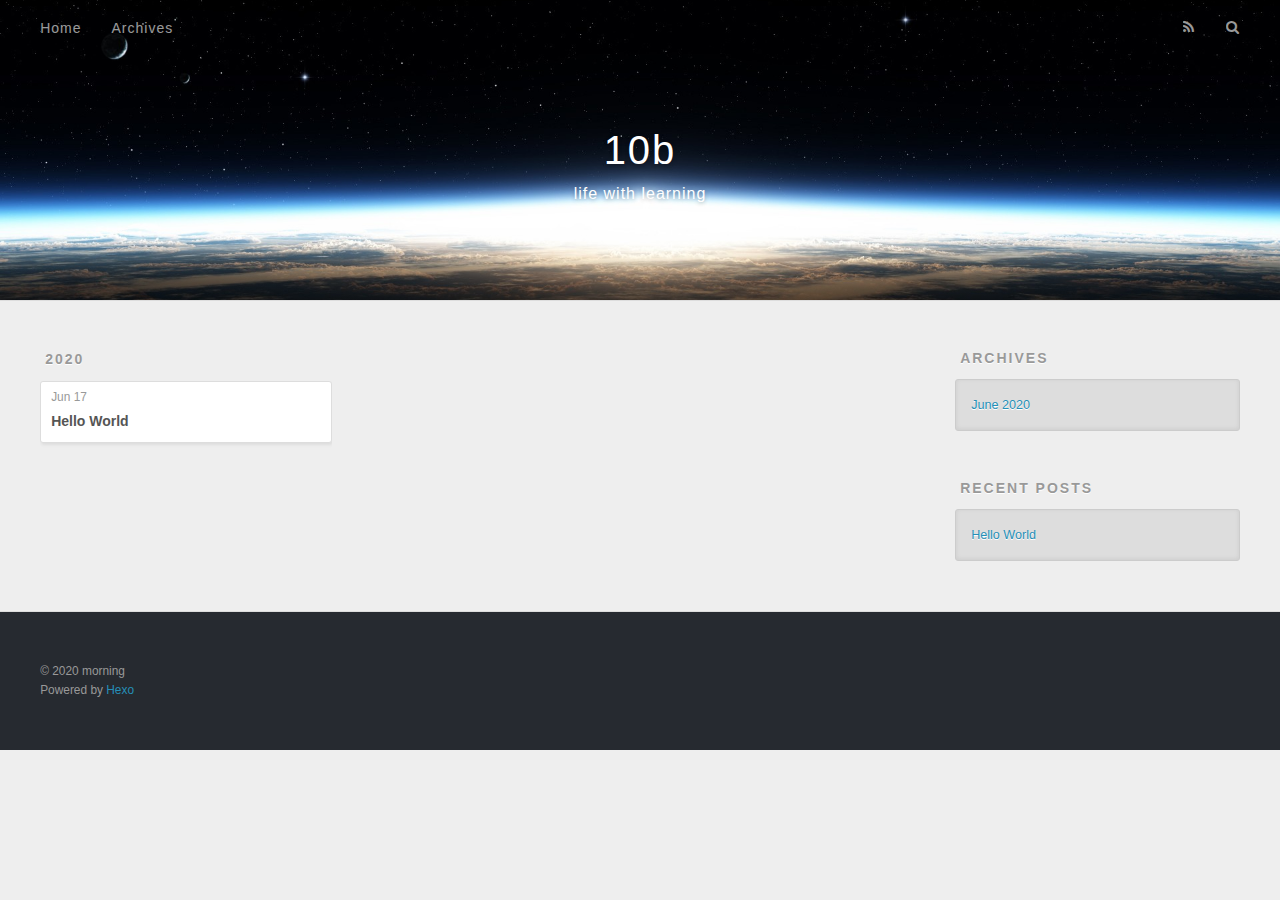
==== archives/index.html @ f396c90d "Site updated: 2020-06-17 15:58:06" ====
<!DOCTYPE html>
<html>
<head>
  <meta charset="utf-8">
  

  
  <title>Archives | 10b</title>
  <meta name="viewport" content="width=device-width, initial-scale=1, maximum-scale=1">
  <meta property="og:type" content="website">
<meta property="og:title" content="10b">
<meta property="og:url" content="http://morning19.github.io/archives/index.html">
<meta property="og:site_name" content="10b">
<meta property="og:locale" content="en_US">
<meta property="article:author" content="morning">
<meta property="article:tag" content="coding">
<meta property="article:tag" content=" music">
<meta property="article:tag" content=" food">
<meta property="article:tag" content=" environment">
<meta name="twitter:card" content="summary">
  
    <link rel="alternate" href="/atom.xml" title="10b" type="application/atom+xml">
  
  
    <link rel="icon" href="/favicon.png">
  
  
    <link href="//fonts.googleapis.com/css?family=Source+Code+Pro" rel="stylesheet" type="text/css">
  
  
<link rel="stylesheet" href="/css/style.css">

<meta name="generator" content="Hexo 4.2.1"></head>

<body>
  <div id="container">
    <div id="wrap">
      <header id="header">
  <div id="banner"></div>
  <div id="header-outer" class="outer">
    <div id="header-title" class="inner">
      <h1 id="logo-wrap">
        <a href="/" id="logo">10b</a>
      </h1>
      
        <h2 id="subtitle-wrap">
          <a href="/" id="subtitle">life with learning</a>
        </h2>
      
    </div>
    <div id="header-inner" class="inner">
      <nav id="main-nav">
        <a id="main-nav-toggle" class="nav-icon"></a>
        
          <a class="main-nav-link" href="/">Home</a>
        
          <a class="main-nav-link" href="/archives">Archives</a>
        
      </nav>
      <nav id="sub-nav">
        
          <a id="nav-rss-link" class="nav-icon" href="/atom.xml" title="RSS Feed"></a>
        
        <a id="nav-search-btn" class="nav-icon" title="Search"></a>
      </nav>
      <div id="search-form-wrap">
        <form action="//google.com/search" method="get" accept-charset="UTF-8" class="search-form"><input type="search" name="q" class="search-form-input" placeholder="Search"><button type="submit" class="search-form-submit">&#xF002;</button><input type="hidden" name="sitesearch" value="http://morning19.github.io"></form>
      </div>
    </div>
  </div>
</header>
      <div class="outer">
        <section id="main">
  
  
    
    
      
      
      <section class="archives-wrap">
        <div class="archive-year-wrap">
          <a href="/archives/2020" class="archive-year">2020</a>
        </div>
        <div class="archives">
    
    <article class="archive-article archive-type-post">
  <div class="archive-article-inner">
    <header class="archive-article-header">
      <a href="/2020/06/17/hello-world/" class="archive-article-date">
  <time datetime="2020-06-17T13:44:21.506Z" itemprop="datePublished">Jun 17</time>
</a>
      
  
    <h1 itemprop="name">
      <a class="archive-article-title" href="/2020/06/17/hello-world/">Hello World</a>
    </h1>
  

    </header>
  </div>
</article>
  
  
    </div></section>
  


</section>
        
          <aside id="sidebar">
  
    

  
    

  
    
  
    
  <div class="widget-wrap">
    <h3 class="widget-title">Archives</h3>
    <div class="widget">
      <ul class="archive-list"><li class="archive-list-item"><a class="archive-list-link" href="/archives/2020/06/">June 2020</a></li></ul>
    </div>
  </div>


  
    
  <div class="widget-wrap">
    <h3 class="widget-title">Recent Posts</h3>
    <div class="widget">
      <ul>
        
          <li>
            <a href="/2020/06/17/hello-world/">Hello World</a>
          </li>
        
      </ul>
    </div>
  </div>

  
</aside>
        
      </div>
      <footer id="footer">
  
  <div class="outer">
    <div id="footer-info" class="inner">
      &copy; 2020 morning<br>
      Powered by <a href="http://hexo.io/" target="_blank">Hexo</a>
    </div>
  </div>
</footer>
    </div>
    <nav id="mobile-nav">
  
    <a href="/" class="mobile-nav-link">Home</a>
  
    <a href="/archives" class="mobile-nav-link">Archives</a>
  
</nav>
    

<script src="//ajax.googleapis.com/ajax/libs/jquery/2.0.3/jquery.min.js"></script>


  
<link rel="stylesheet" href="/fancybox/jquery.fancybox.css">

  
<script src="/fancybox/jquery.fancybox.pack.js"></script>




<script src="/js/script.js"></script>




  </div>
</body>
</html>
---- css/style.css ----
body {
  width: 100%;
}
body:before,
body:after {
  content: "";
  display: table;
}
body:after {
  clear: both;
}
html,
body,
div,
span,
applet,
object,
iframe,
h1,
h2,
h3,
h4,
h5,
h6,
p,
blockquote,
pre,
a,
abbr,
acronym,
address,
big,
cite,
code,
del,
dfn,
em,
img,
ins,
kbd,
q,
s,
samp,
small,
strike,
strong,
sub,
sup,
tt,
var,
dl,
dt,
dd,
ol,
ul,
li,
fieldset,
form,
label,
legend,
table,
caption,
tbody,
tfoot,
thead,
tr,
th,
td {
  margin: 0;
  padding: 0;
  border: 0;
  outline: 0;
  font-weight: inherit;
  font-style: inherit;
  font-family: inherit;
  font-size: 100%;
  vertical-align: baseline;
}
body {
  line-height: 1;
  color: #000;
  background: #fff;
}
ol,
ul {
  list-style: none;
}
table {
  border-collapse: separate;
  border-spacing: 0;
  vertical-align: middle;
}
caption,
th,
td {
  text-align: left;
  font-weight: normal;
  vertical-align: middle;
}
a img {
  border: none;
}
input,
button {
  margin: 0;
  padding: 0;
}
input::-moz-focus-inner,
button::-moz-focus-inner {
  border: 0;
  padding: 0;
}
@font-face {
  font-family: FontAwesome;
  font-style: normal;
  font-weight: normal;
  src: url("fonts/fontawesome-webfont.eot?v=#4.0.3");
  src: url("fonts/fontawesome-webfont.eot?#iefix&v=#4.0.3") format("embedded-opentype"), url("fonts/fontawesome-webfont.woff?v=#4.0.3") format("woff"), url("fonts/fontawesome-webfont.ttf?v=#4.0.3") format("truetype"), url("fonts/fontawesome-webfont.svg#fontawesomeregular?v=#4.0.3") format("svg");
}
html,
body,
#container {
  height: 100%;
}
body {
  background: #eee;
  font: 14px -apple-system, BlinkMacSystemFont, "Segoe UI", "Roboto", "Oxygen", "Ubuntu", "Cantarell", "Fira Sans", "Droid Sans", "Helvetica Neue", sans-serif;
  -webkit-text-size-adjust: 100%;
}
.outer {
  max-width: 1220px;
  margin: 0 auto;
  padding: 0 20px;
}
.outer:before,
.outer:after {
  content: "";
  display: table;
}
.outer:after {
  clear: both;
}
.inner {
  display: inline;
  float: left;
  width: 98.33333333333333%;
  margin: 0 0.833333333333333%;
}
.left,
.alignleft {
  float: left;
}
.right,
.alignright {
  float: right;
}
.clear {
  clear: both;
}
#container {
  position: relative;
}
.mobile-nav-on {
  overflow: hidden;
}
#wrap {
  height: 100%;
  width: 100%;
  position: absolute;
  top: 0;
  left: 0;
  -webkit-transition: 0.2s ease-out;
  -moz-transition: 0.2s ease-out;
  -ms-transition: 0.2s ease-out;
  transition: 0.2s ease-out;
  z-index: 1;
  background: #eee;
}
.mobile-nav-on #wrap {
  left: 280px;
}
@media screen and (min-width: 768px) {
  #main {
    display: inline;
    float: left;
    width: 73.33333333333333%;
    margin: 0 0.833333333333333%;
  }
}
.article-date,
.article-category-link,
.archive-year,
.widget-title {
  text-decoration: none;
  text-transform: uppercase;
  letter-spacing: 2px;
  color: #999;
  margin-bottom: 1em;
  margin-left: 5px;
  line-height: 1em;
  text-shadow: 0 1px #fff;
  font-weight: bold;
}
.article-inner,
.archive-article-inner {
  background: #fff;
  -webkit-box-shadow: 1px 2px 3px #ddd;
  box-shadow: 1px 2px 3px #ddd;
  border: 1px solid #ddd;
  border-radius: 3px;
}
.article-entry h1,
.widget h1 {
  font-size: 2em;
}
.article-entry h2,
.widget h2 {
  font-size: 1.5em;
}
.article-entry h3,
.widget h3 {
  font-size: 1.3em;
}
.article-entry h4,
.widget h4 {
  font-size: 1.2em;
}
.article-entry h5,
.widget h5 {
  font-size: 1em;
}
.article-entry h6,
.widget h6 {
  font-size: 1em;
  color: #999;
}
.article-entry hr,
.widget hr {
  border: 1px dashed #ddd;
}
.article-entry strong,
.widget strong {
  font-weight: bold;
}
.article-entry em,
.widget em,
.article-entry cite,
.widget cite {
  font-style: italic;
}
.article-entry sup,
.widget sup,
.article-entry sub,
.widget sub {
  font-size: 0.75em;
  line-height: 0;
  position: relative;
  vertical-align: baseline;
}
.article-entry sup,
.widget sup {
  top: -0.5em;
}
.article-entry sub,
.widget sub {
  bottom: -0.2em;
}
.article-entry small,
.widget small {
  font-size: 0.85em;
}
.article-entry acronym,
.widget acronym,
.article-entry abbr,
.widget abbr {
  border-bottom: 1px dotted;
}
.article-entry ul,
.widget ul,
.article-entry ol,
.widget ol,
.article-entry dl,
.widget dl {
  margin: 0 20px;
  line-height: 1.6em;
}
.article-entry ul ul,
.widget ul ul,
.article-entry ol ul,
.widget ol ul,
.article-entry ul ol,
.widget ul ol,
.article-entry ol ol,
.widget ol ol {
  margin-top: 0;
  margin-bottom: 0;
}
.article-entry ul,
.widget ul {
  list-style: disc;
}
.article-entry ol,
.widget ol {
  list-style: decimal;
}
.article-entry dt,
.widget dt {
  font-weight: bold;
}
#header {
  height: 300px;
  position: relative;
  border-bottom: 1px solid #ddd;
}
#header:before,
#header:after {
  content: "";
  position: absolute;
  left: 0;
  right: 0;
  height: 40px;
}
#header:before {
  top: 0;
  background: -webkit-linear-gradient(rgba(0,0,0,0.2), transparent);
  background: -moz-linear-gradient(rgba(0,0,0,0.2), transparent);
  background: -ms-linear-gradient(rgba(0,0,0,0.2), transparent);
  background: linear-gradient(rgba(0,0,0,0.2), transparent);
}
#header:after {
  bottom: 0;
  background: -webkit-linear-gradient(transparent, rgba(0,0,0,0.2));
  background: -moz-linear-gradient(transparent, rgba(0,0,0,0.2));
  background: -ms-linear-gradient(transparent, rgba(0,0,0,0.2));
  background: linear-gradient(transparent, rgba(0,0,0,0.2));
}
#header-outer {
  height: 100%;
  position: relative;
}
#header-inner {
  position: relative;
  overflow: hidden;
}
#banner {
  position: absolute;
  top: 0;
  left: 0;
  width: 100%;
  height: 100%;
  background: url("images/banner.jpg") center #000;
  -webkit-background-size: cover;
  -moz-background-size: cover;
  background-size: cover;
  z-index: -1;
}
#header-title {
  text-align: center;
  height: 40px;
  position: absolute;
  top: 50%;
  left: 0;
  margin-top: -20px;
}
#logo,
#subtitle {
  text-decoration: none;
  color: #fff;
  font-weight: 300;
  text-shadow: 0 1px 4px rgba(0,0,0,0.3);
}
#logo {
  font-size: 40px;
  line-height: 40px;
  letter-spacing: 2px;
}
#subtitle {
  font-size: 16px;
  line-height: 16px;
  letter-spacing: 1px;
}
#subtitle-wrap {
  margin-top: 16px;
}
#main-nav {
  float: left;
  margin-left: -15px;
}
.nav-icon,
.main-nav-link {
  float: left;
  color: #fff;
  opacity: 0.6;
  text-decoration: none;
  text-shadow: 0 1px rgba(0,0,0,0.2);
  -webkit-transition: opacity 0.2s;
  -moz-transition: opacity 0.2s;
  -ms-transition: opacity 0.2s;
  transition: opacity 0.2s;
  display: block;
  padding: 20px 15px;
}
.nav-icon:hover,
.main-nav-link:hover {
  opacity: 1;
}
.nav-icon {
  font-family: FontAwesome;
  text-align: center;
  font-size: 14px;
  width: 14px;
  height: 14px;
  padding: 20px 15px;
  position: relative;
  cursor: pointer;
}
.main-nav-link {
  font-weight: 300;
  letter-spacing: 1px;
}
@media screen and (max-width: 479px) {
  .main-nav-link {
    display: none;
  }
}
#main-nav-toggle {
  display: none;
}
#main-nav-toggle:before {
  content: "\f0c9";
}
@media screen and (max-width: 479px) {
  #main-nav-toggle {
    display: block;
  }
}
#sub-nav {
  float: right;
  margin-right: -15px;
}
#nav-rss-link:before {
  content: "\f09e";
}
#nav-search-btn:before {
  content: "\f002";
}
#search-form-wrap {
  position: absolute;
  top: 15px;
  width: 150px;
  height: 30px;
  right: -150px;
  opacity: 0;
  -webkit-transition: 0.2s ease-out;
  -moz-transition: 0.2s ease-out;
  -ms-transition: 0.2s ease-out;
  transition: 0.2s ease-out;
}
#search-form-wrap.on {
  opacity: 1;
  right: 0;
}
@media screen and (max-width: 479px) {
  #search-form-wrap {
    width: 100%;
    right: -100%;
  }
}
.search-form {
  position: absolute;
  top: 0;
  left: 0;
  right: 0;
  background: #fff;
  padding: 5px 15px;
  border-radius: 15px;
  -webkit-box-shadow: 0 0 10px rgba(0,0,0,0.3);
  box-shadow: 0 0 10px rgba(0,0,0,0.3);
}
.search-form-input {
  border: none;
  background: none;
  color: #555;
  width: 100%;
  font: 13px -apple-system, BlinkMacSystemFont, "Segoe UI", "Roboto", "Oxygen", "Ubuntu", "Cantarell", "Fira Sans", "Droid Sans", "Helvetica Neue", sans-serif;
  outline: none;
}
.search-form-input::-webkit-search-results-decoration,
.search-form-input::-webkit-search-cancel-button {
  -webkit-appearance: none;
}
.search-form-submit {
  position: absolute;
  top: 50%;
  right: 10px;
  margin-top: -7px;
  font: 13px FontAwesome;
  border: none;
  background: none;
  color: #bbb;
  cursor: pointer;
}
.search-form-submit:hover,
.search-form-submit:focus {
  color: #777;
}
.article {
  margin: 50px 0;
}
.article-inner {
  overflow: hidden;
}
.article-meta:before,
.article-meta:after {
  content: "";
  display: table;
}
.article-meta:after {
  clear: both;
}
.article-date {
  float: left;
}
.article-category {
  float: left;
  line-height: 1em;
  color: #ccc;
  text-shadow: 0 1px #fff;
  margin-left: 8px;
}
.article-category:before {
  content: "\2022";
}
.article-category-link {
  margin: 0 12px 1em;
}
.article-header {
  padding: 20px 20px 0;
}
.article-title {
  text-decoration: none;
  font-size: 2em;
  font-weight: bold;
  color: #555;
  line-height: 1.1em;
  -webkit-transition: color 0.2s;
  -moz-transition: color 0.2s;
  -ms-transition: color 0.2s;
  transition: color 0.2s;
}
a.article-title:hover {
  color: #258fb8;
}
.article-entry {
  color: #555;
  padding: 0 20px;
}
.article-entry:before,
.article-entry:after {
  content: "";
  display: table;
}
.article-entry:after {
  clear: both;
}
.article-entry p,
.article-entry table {
  line-height: 1.6em;
  margin: 1.6em 0;
}
.article-entry h1,
.article-entry h2,
.article-entry h3,
.article-entry h4,
.article-entry h5,
.article-entry h6 {
  font-weight: bold;
}
.article-entry h1,
.article-entry h2,
.article-entry h3,
.article-entry h4,
.article-entry h5,
.article-entry h6 {
  line-height: 1.1em;
  margin: 1.1em 0;
}
.article-entry a {
  color: #258fb8;
  text-decoration: none;
}
.article-entry a:hover {
  text-decoration: underline;
}
.article-entry ul,
.article-entry ol,
.article-entry dl {
  margin-top: 1.6em;
  margin-bottom: 1.6em;
}
.article-entry img,
.article-entry video {
  max-width: 100%;
  height: auto;
  display: block;
  margin: auto;
}
.article-entry iframe {
  border: none;
}
.article-entry table {
  width: 100%;
  border-collapse: collapse;
  border-spacing: 0;
}
.article-entry th {
  font-weight: bold;
  border-bottom: 3px solid #ddd;
  padding-bottom: 0.5em;
}
.article-entry td {
  border-bottom: 1px solid #ddd;
  padding: 10px 0;
}
.article-entry blockquote {
  font-family: Georgia, "Times New Roman", serif;
  font-size: 1.4em;
  margin: 1.6em 20px;
  text-align: center;
}
.article-entry blockquote footer {
  font-size: 14px;
  margin: 1.6em 0;
  font-family: -apple-system, BlinkMacSystemFont, "Segoe UI", "Roboto", "Oxygen", "Ubuntu", "Cantarell", "Fira Sans", "Droid Sans", "Helvetica Neue", sans-serif;
}
.article-entry blockquote footer cite:before {
  content: "—";
  padding: 0 0.5em;
}
.article-entry .pullquote {
  text-align: left;
  width: 45%;
  margin: 0;
}
.article-entry .pullquote.left {
  margin-left: 0.5em;
  margin-right: 1em;
}
.article-entry .pullquote.right {
  margin-right: 0.5em;
  margin-left: 1em;
}
.article-entry .caption {
  color: #999;
  display: block;
  font-size: 0.9em;
  margin-top: 0.5em;
  position: relative;
  text-align: center;
}
.article-entry .video-container {
  position: relative;
  padding-top: 56.25%;
  height: 0;
  overflow: hidden;
}
.article-entry .video-container iframe,
.article-entry .video-container object,
.article-entry .video-container embed {
  position: absolute;
  top: 0;
  left: 0;
  width: 100%;
  height: 100%;
  margin-top: 0;
}
.article-more-link a {
  display: inline-block;
  line-height: 1em;
  padding: 6px 15px;
  border-radius: 15px;
  background: #eee;
  color: #999;
  text-shadow: 0 1px #fff;
  text-decoration: none;
}
.article-more-link a:hover {
  background: #258fb8;
  color: #fff;
  text-decoration: none;
  text-shadow: 0 1px #1e7293;
}
.article-footer {
  font-size: 0.85em;
  line-height: 1.6em;
  border-top: 1px solid #ddd;
  padding-top: 1.6em;
  margin: 0 20px 20px;
}
.article-footer:before,
.article-footer:after {
  content: "";
  display: table;
}
.article-footer:after {
  clear: both;
}
.article-footer a {
  color: #999;
  text-decoration: none;
}
.article-footer a:hover {
  color: #555;
}
.article-tag-list-item {
  float: left;
  margin-right: 10px;
}
.article-tag-list-link:before {
  content: "#";
}
.article-comment-link {
  float: right;
}
.article-comment-link:before {
  content: "\f075";
  font-family: FontAwesome;
  padding-right: 8px;
}
.article-share-link {
  cursor: pointer;
  float: right;
  margin-left: 20px;
}
.article-share-link:before {
  content: "\f064";
  font-family: FontAwesome;
  padding-right: 6px;
}
#article-nav {
  position: relative;
}
#article-nav:before,
#article-nav:after {
  content: "";
  display: table;
}
#article-nav:after {
  clear: both;
}
@media screen and (min-width: 768px) {
  #article-nav {
    margin: 50px 0;
  }
  #article-nav:before {
    width: 8px;
    height: 8px;
    position: absolute;
    top: 50%;
    left: 50%;
    margin-top: -4px;
    margin-left: -4px;
    content: "";
    border-radius: 50%;
    background: #ddd;
    -webkit-box-shadow: 0 1px 2px #fff;
    box-shadow: 0 1px 2px #fff;
  }
}
.article-nav-link-wrap {
  text-decoration: none;
  text-shadow: 0 1px #fff;
  color: #999;
  -webkit-box-sizing: border-box;
  -moz-box-sizing: border-box;
  box-sizing: border-box;
  margin-top: 50px;
  text-align: center;
  display: block;
}
.article-nav-link-wrap:hover {
  color: #555;
}
@media screen and (min-width: 768px) {
  .article-nav-link-wrap {
    width: 50%;
    margin-top: 0;
  }
}
@media screen and (min-width: 768px) {
  #article-nav-newer {
    float: left;
    text-align: right;
    padding-right: 20px;
  }
}
@media screen and (min-width: 768px) {
  #article-nav-older {
    float: right;
    text-align: left;
    padding-left: 20px;
  }
}
.article-nav-caption {
  text-transform: uppercase;
  letter-spacing: 2px;
  color: #ddd;
  line-height: 1em;
  font-weight: bold;
}
#article-nav-newer .article-nav-caption {
  margin-right: -2px;
}
.article-nav-title {
  font-size: 0.85em;
  line-height: 1.6em;
  margin-top: 0.5em;
}
.article-share-box {
  position: absolute;
  display: none;
  background: #fff;
  -webkit-box-shadow: 1px 2px 10px rgba(0,0,0,0.2);
  box-shadow: 1px 2px 10px rgba(0,0,0,0.2);
  border-radius: 3px;
  margin-left: -145px;
  overflow: hidden;
  z-index: 1;
}
.article-share-box.on {
  display: block;
}
.article-share-input {
  width: 100%;
  background: none;
  -webkit-box-sizing: border-box;
  -moz-box-sizing: border-box;
  box-sizing: border-box;
  font: 14px -apple-system, BlinkMacSystemFont, "Segoe UI", "Roboto", "Oxygen", "Ubuntu", "Cantarell", "Fira Sans", "Droid Sans", "Helvetica Neue", sans-serif;
  padding: 0 15px;
  color: #555;
  outline: none;
  border: 1px solid #ddd;
  border-radius: 3px 3px 0 0;
  height: 36px;
  line-height: 36px;
}
.article-share-links {
  background: #eee;
}
.article-share-links:before,
.article-share-links:after {
  content: "";
  display: table;
}
.article-share-links:after {
  clear: both;
}
.article-share-twitter,
.article-share-facebook,
.article-share-pinterest,
.article-share-google {
  width: 50px;
  height: 36px;
  display: block;
  float: left;
  position: relative;
  color: #999;
  text-shadow: 0 1px #fff;
}
.article-share-twitter:before,
.article-share-facebook:before,
.article-share-pinterest:before,
.article-share-google:before {
  font-size: 20px;
  font-family: FontAwesome;
  width: 20px;
  height: 20px;
  position: absolute;
  top: 50%;
  left: 50%;
  margin-top: -10px;
  margin-left: -10px;
  text-align: center;
}
.article-share-twitter:hover,
.article-share-facebook:hover,
.article-share-pinterest:hover,
.article-share-google:hover {
  color: #fff;
}
.article-share-twitter:before {
  content: "\f099";
}
.article-share-twitter:hover {
  background: #00aced;
  text-shadow: 0 1px #008abe;
}
.article-share-facebook:before {
  content: "\f09a";
}
.article-share-facebook:hover {
  background: #3b5998;
  text-shadow: 0 1px #2f477a;
}
.article-share-pinterest:before {
  content: "\f0d2";
}
.article-share-pinterest:hover {
  background: #cb2027;
  text-shadow: 0 1px #a21a1f;
}
.article-share-google:before {
  content: "\f0d5";
}
.article-share-google:hover {
  background: #dd4b39;
  text-shadow: 0 1px #be3221;
}
.article-gallery {
  background: #000;
  position: relative;
}
.article-gallery-photos {
  position: relative;
  overflow: hidden;
}
.article-gallery-img {
  display: none;
  max-width: 100%;
}
.article-gallery-img:first-child {
  display: block;
}
.article-gallery-img.loaded {
  position: absolute;
  display: block;
}
.article-gallery-img img {
  display: block;
  max-width: 100%;
  margin: 0 auto;
}
#comments {
  background: #fff;
  -webkit-box-shadow: 1px 2px 3px #ddd;
  box-shadow: 1px 2px 3px #ddd;
  padding: 20px;
  border: 1px solid #ddd;
  border-radius: 3px;
  margin: 50px 0;
}
#comments a {
  color: #258fb8;
}
.archives-wrap {
  margin: 50px 0;
}
.archives:before,
.archives:after {
  content: "";
  display: table;
}
.archives:after {
  clear: both;
}
.archive-year-wrap {
  margin-bottom: 1em;
}
.archives {
  -webkit-column-gap: 10px;
  -moz-column-gap: 10px;
  column-gap: 10px;
}
@media screen and (min-width: 480px) and (max-width: 767px) {
  .archives {
    -webkit-column-count: 2;
    -moz-column-count: 2;
    column-count: 2;
  }
}
@media screen and (min-width: 768px) {
  .archives {
    -webkit-column-count: 3;
    -moz-column-count: 3;
    column-count: 3;
  }
}
.archive-article {
  -webkit-column-break-inside: avoid;
  page-break-inside: avoid;
  overflow: hidden;
  break-inside: avoid-column;
}
.archive-article-inner {
  padding: 10px;
  margin-bottom: 15px;
}
.archive-article-title {
  text-decoration: none;
  font-weight: bold;
  color: #555;
  -webkit-transition: color 0.2s;
  -moz-transition: color 0.2s;
  -ms-transition: color 0.2s;
  transition: color 0.2s;
  line-height: 1.6em;
}
.archive-article-title:hover {
  color: #258fb8;
}
.archive-article-footer {
  margin-top: 1em;
}
.archive-article-date {
  color: #999;
  text-decoration: none;
  font-size: 0.85em;
  line-height: 1em;
  margin-bottom: 0.5em;
  display: block;
}
#page-nav {
  margin: 50px auto;
  background: #fff;
  -webkit-box-shadow: 1px 2px 3px #ddd;
  box-shadow: 1px 2px 3px #ddd;
  border: 1px solid #ddd;
  border-radius: 3px;
  text-align: center;
  color: #999;
  overflow: hidden;
}
#page-nav:before,
#page-nav:after {
  content: "";
  display: table;
}
#page-nav:after {
  clear: both;
}
#page-nav a,
#page-nav span {
  padding: 10px 20px;
  line-height: 1;
  height: 2ex;
}
#page-nav a {
  color: #999;
  text-decoration: none;
}
#page-nav a:hover {
  background: #999;
  color: #fff;
}
#page-nav .prev {
  float: left;
}
#page-nav .next {
  float: right;
}
#page-nav .page-number {
  display: inline-block;
}
@media screen and (max-width: 479px) {
  #page-nav .page-number {
    display: none;
  }
}
#page-nav .current {
  color: #555;
  font-weight: bold;
}
#page-nav .space {
  color: #ddd;
}
#footer {
  background: #262a30;
  padding: 50px 0;
  border-top: 1px solid #ddd;
  color: #999;
}
#footer a {
  color: #258fb8;
  text-decoration: none;
}
#footer a:hover {
  text-decoration: underline;
}
#footer-info {
  line-height: 1.6em;
  font-size: 0.85em;
}
.article-entry pre,
.article-entry .highlight {
  background: #2d2d2d;
  margin: 0 -20px;
  padding: 15px 20px;
  border-style: solid;
  border-color: #ddd;
  border-width: 1px 0;
  overflow: auto;
  color: #ccc;
  line-height: 22.400000000000002px;
}
.article-entry .highlight .gutter pre,
.article-entry .gist .gist-file .gist-data .line-numbers {
  color: #666;
  font-size: 0.85em;
}
.article-entry pre,
.article-entry code {
  font-family: "Source Code Pro", Consolas, Monaco, Menlo, Consolas, monospace;
}
.article-entry code {
  background: #eee;
  text-shadow: 0 1px #fff;
  padding: 0 0.3em;
}
.article-entry pre code {
  background: none;
  text-shadow: none;
  padding: 0;
}
.article-entry .highlight pre {
  border: none;
  margin: 0;
  padding: 0;
}
.article-entry .highlight table {
  margin: 0;
  width: auto;
}
.article-entry .highlight td {
  border: none;
  padding: 0;
}
.article-entry .highlight figcaption {
  font-size: 0.85em;
  color: #999;
  line-height: 1em;
  margin-bottom: 1em;
}
.article-entry .highlight figcaption:before,
.article-entry .highlight figcaption:after {
  content: "";
  display: table;
}
.article-entry .highlight figcaption:after {
  clear: both;
}
.article-entry .highlight figcaption a {
  float: right;
}
.article-entry .highlight .gutter pre {
  text-align: right;
  padding-right: 20px;
}
.article-entry .highlight .line {
  height: 22.400000000000002px;
}
.article-entry .highlight .line.marked {
  background: #515151;
}
.article-entry .gist {
  margin: 0 -20px;
  border-style: solid;
  border-color: #ddd;
  border-width: 1px 0;
  background: #2d2d2d;
  padding: 15px 20px 15px 0;
}
.article-entry .gist .gist-file {
  border: none;
  font-family: "Source Code Pro", Consolas, Monaco, Menlo, Consolas, monospace;
  margin: 0;
}
.article-entry .gist .gist-file .gist-data {
  background: none;
  border: none;
}
.article-entry .gist .gist-file .gist-data .line-numbers {
  background: none;
  border: none;
  padding: 0 20px 0 0;
}
.article-entry .gist .gist-file .gist-data .line-data {
  padding: 0 !important;
}
.article-entry .gist .gist-file .highlight {
  margin: 0;
  padding: 0;
  border: none;
}
.article-entry .gist .gist-file .gist-meta {
  background: #2d2d2d;
  color: #999;
  font: 0.85em -apple-system, BlinkMacSystemFont, "Segoe UI", "Roboto", "Oxygen", "Ubuntu", "Cantarell", "Fira Sans", "Droid Sans", "Helvetica Neue", sans-serif;
  text-shadow: 0 0;
  padding: 0;
  margin-top: 1em;
  margin-left: 20px;
}
.article-entry .gist .gist-file .gist-meta a {
  color: #258fb8;
  font-weight: normal;
}
.article-entry .gist .gist-file .gist-meta a:hover {
  text-decoration: underline;
}
pre .comment,
pre .title {
  color: #999;
}
pre .variable,
pre .attribute,
pre .tag,
pre .regexp,
pre .ruby .constant,
pre .xml .tag .title,
pre .xml .pi,
pre .xml .doctype,
pre .html .doctype,
pre .css .id,
pre .css .class,
pre .css .pseudo {
  color: #f2777a;
}
pre .number,
pre .preprocessor,
pre .built_in,
pre .literal,
pre .params,
pre .constant {
  color: #f99157;
}
pre .class,
pre .ruby .class .title,
pre .css .rules .attribute {
  color: #9c9;
}
pre .string,
pre .value,
pre .inheritance,
pre .header,
pre .ruby .symbol,
pre .xml .cdata {
  color: #9c9;
}
pre .css .hexcolor {
  color: #6cc;
}
pre .function,
pre .python .decorator,
pre .python .title,
pre .ruby .function .title,
pre .ruby .title .keyword,
pre .perl .sub,
pre .javascript .title,
pre .coffeescript .title {
  color: #69c;
}
pre .keyword,
pre .javascript .function {
  color: #c9c;
}
@media screen and (max-width: 479px) {
  #mobile-nav {
    position: absolute;
    top: 0;
    left: 0;
    width: 280px;
    height: 100%;
    background: #191919;
    border-right: 1px solid #fff;
  }
}
@media screen and (max-width: 479px) {
  .mobile-nav-link {
    display: block;
    color: #999;
    text-decoration: none;
    padding: 15px 20px;
    font-weight: bold;
  }
  .mobile-nav-link:hover {
    color: #fff;
  }
}
@media screen and (min-width: 768px) {
  #sidebar {
    display: inline;
    float: left;
    width: 23.333333333333332%;
    margin: 0 0.833333333333333%;
  }
}
.widget-wrap {
  margin: 50px 0;
}
.widget {
  color: #777;
  text-shadow: 0 1px #fff;
  background: #ddd;
  -webkit-box-shadow: 0 -1px 4px #ccc inset;
  box-shadow: 0 -1px 4px #ccc inset;
  border: 1px solid #ccc;
  padding: 15px;
  border-radius: 3px;
}
.widget a {
  color: #258fb8;
  text-decoration: none;
}
.widget a:hover {
  text-decoration: underline;
}
.widget ul ul,
.widget ol ul,
.widget dl ul,
.widget ul ol,
.widget ol ol,
.widget dl ol,
.widget ul dl,
.widget ol dl,
.widget dl dl {
  margin-left: 15px;
  list-style: disc;
}
.widget {
  line-height: 1.6em;
  word-wrap: break-word;
  font-size: 0.9em;
}
.widget ul,
.widget ol {
  list-style: none;
  margin: 0;
}
.widget ul ul,
.widget ol ul,
.widget ul ol,
.widget ol ol {
  margin: 0 20px;
}
.widget ul ul,
.widget ol ul {
  list-style: disc;
}
.widget ul ol,
.widget ol ol {
  list-style: decimal;
}
.category-list-count,
.tag-list-count,
.archive-list-count {
  padding-left: 5px;
  color: #999;
  font-size: 0.85em;
}
.category-list-count:before,
.tag-list-count:before,
.archive-list-count:before {
  content: "(";
}
.category-list-count:after,
.tag-list-count:after,
.archive-list-count:after {
  content: ")";
}
.tagcloud a {
  margin-right: 5px;
  display: inline-block;
}
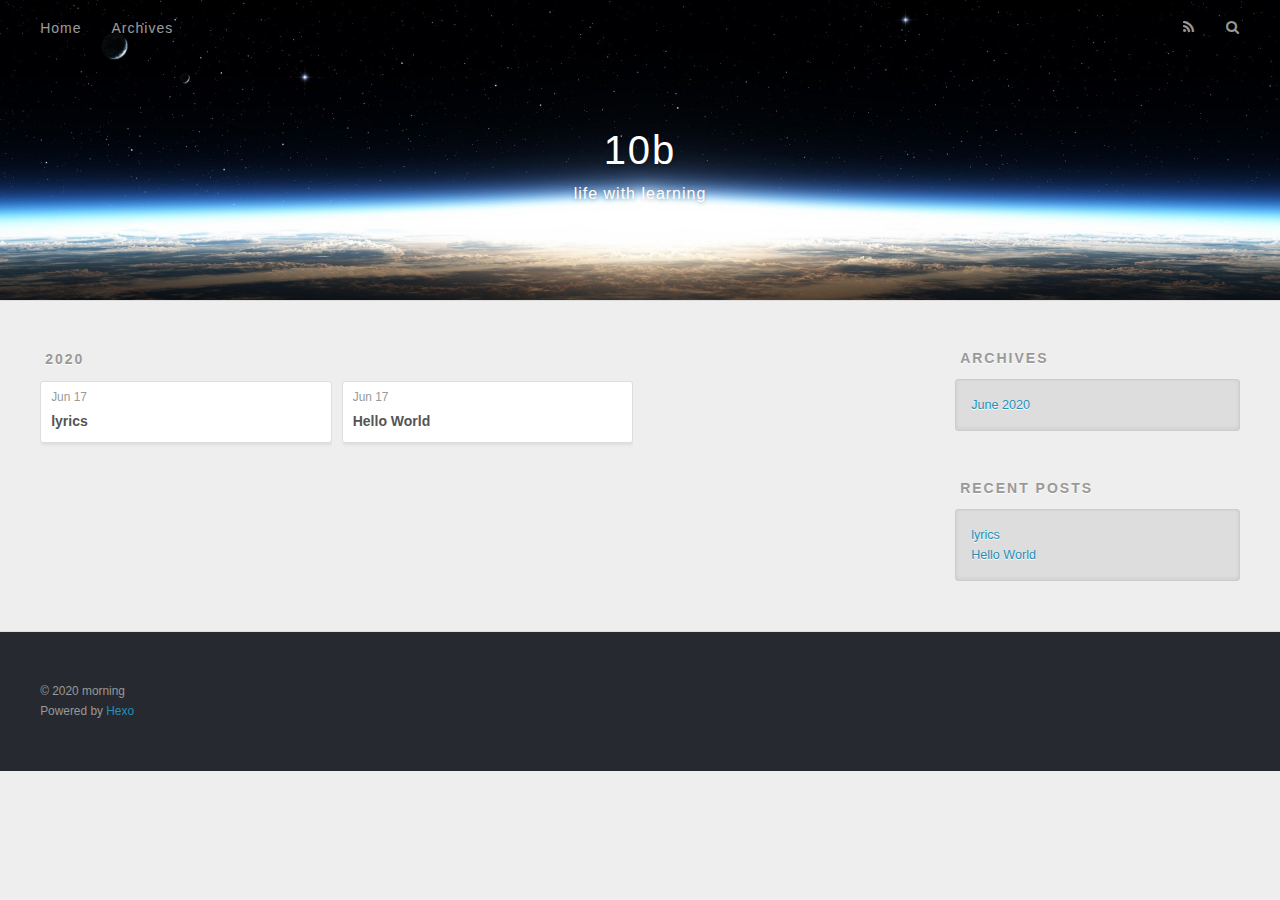
==== commit d5c1f12d: "Site updated: 2020-06-17 17:01:29" ====
--- a/archives/index.html
+++ b/archives/index.html
@@ -86,6 +86,25 @@
     <article class="archive-article archive-type-post">
   <div class="archive-article-inner">
     <header class="archive-article-header">
+      <a href="/2020/06/17/lyrics/" class="archive-article-date">
+  <time datetime="2020-06-17T14:50:49.000Z" itemprop="datePublished">Jun 17</time>
+</a>
+      
+  
+    <h1 itemprop="name">
+      <a class="archive-article-title" href="/2020/06/17/lyrics/">lyrics</a>
+    </h1>
+  
+
+    </header>
+  </div>
+</article>
+  
+    
+    
+    <article class="archive-article archive-type-post">
+  <div class="archive-article-inner">
+    <header class="archive-article-header">
       <a href="/2020/06/17/hello-world/" class="archive-article-date">
   <time datetime="2020-06-17T13:44:21.506Z" itemprop="datePublished">Jun 17</time>
 </a>
@@ -134,6 +153,10 @@
       <ul>
         
           <li>
+            <a href="/2020/06/17/lyrics/">lyrics</a>
+          </li>
+        
+          <li>
             <a href="/2020/06/17/hello-world/">Hello World</a>
           </li>
         
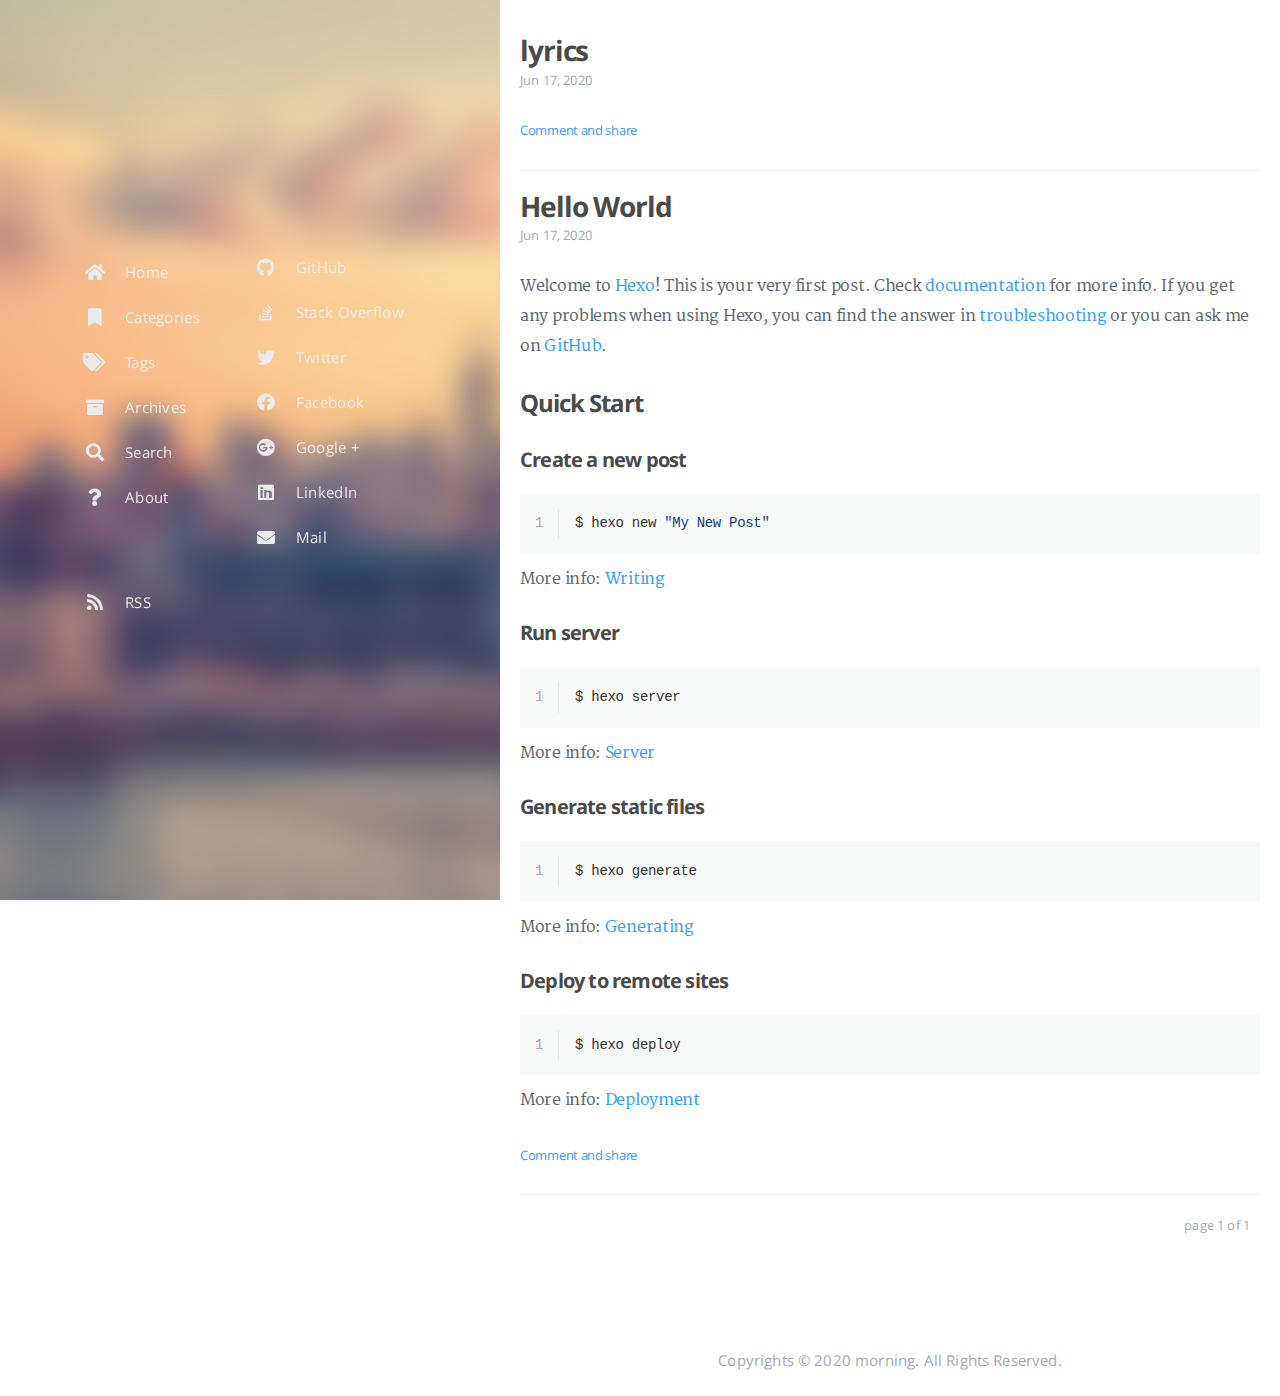
==== commit 44b4909a: "Site updated: 2020-06-17 18:19:52" ====
--- a/archives/index.html
+++ b/archives/index.html
@@ -1,13 +1,20 @@
+
 <!DOCTYPE html>
-<html>
+<html lang="en">
+    
 <head>
-  <meta charset="utf-8">
-  
-
-  
-  <title>Archives | 10b</title>
-  <meta name="viewport" content="width=device-width, initial-scale=1, maximum-scale=1">
-  <meta property="og:type" content="website">
+    <meta charset="UTF-8">
+    <meta name="viewport" content="width=device-width, initial-scale=1">
+    <meta name="generator" content="10b">
+    <title>Archives - 10b</title>
+    <meta name="author" content="morning">
+    
+        <meta name="keywords" content="coding, music, food, environment,">
+    
+    
+    
+    <script type="application/ld+json">{}</script>
+    <meta property="og:type" content="blog">
 <meta property="og:title" content="10b">
 <meta property="og:url" content="http://morning19.github.io/archives/index.html">
 <meta property="og:site_name" content="10b">
@@ -18,192 +25,469 @@
 <meta property="article:tag" content=" food">
 <meta property="article:tag" content=" environment">
 <meta name="twitter:card" content="summary">
-  
-    <link rel="alternate" href="/atom.xml" title="10b" type="application/atom+xml">
-  
-  
-    <link rel="icon" href="/favicon.png">
-  
-  
-    <link href="//fonts.googleapis.com/css?family=Source+Code+Pro" rel="stylesheet" type="text/css">
-  
-  
-<link rel="stylesheet" href="/css/style.css">
-
-<meta name="generator" content="Hexo 4.2.1"></head>
-
-<body>
-  <div id="container">
-    <div id="wrap">
-      <header id="header">
-  <div id="banner"></div>
-  <div id="header-outer" class="outer">
-    <div id="header-title" class="inner">
-      <h1 id="logo-wrap">
-        <a href="/" id="logo">10b</a>
-      </h1>
-      
-        <h2 id="subtitle-wrap">
-          <a href="/" id="subtitle">life with learning</a>
-        </h2>
-      
+    
+    
+        
+    
+    
+    
+    
+    
+    <!--STYLES-->
+    
+<link rel="stylesheet" href="/assets/css/style-m4aoo9r1fnb2jol6fjckke3lqeebt4hlc2wprqqr8qiga5oy0shlybxfuyxv.min.css">
+
+    <!--STYLES END-->
+    
+
+    
+
+    
+</head>
+
+    <body>
+        <div id="blog">
+            <!-- Define author's picture -->
+
+
+    
+
+<header id="header" data-behavior="1">
+    <i id="btn-open-sidebar" class="fa fa-lg fa-bars"></i>
+    <div class="header-title">
+        <a
+            class="header-title-link"
+            href="/%20"
+            aria-label=""
+        >
+            10b
+        </a>
     </div>
-    <div id="header-inner" class="inner">
-      <nav id="main-nav">
-        <a id="main-nav-toggle" class="nav-icon"></a>
-        
-          <a class="main-nav-link" href="/">Home</a>
-        
-          <a class="main-nav-link" href="/archives">Archives</a>
-        
-      </nav>
-      <nav id="sub-nav">
-        
-          <a id="nav-rss-link" class="nav-icon" href="/atom.xml" title="RSS Feed"></a>
-        
-        <a id="nav-search-btn" class="nav-icon" title="Search"></a>
-      </nav>
-      <div id="search-form-wrap">
-        <form action="//google.com/search" method="get" accept-charset="UTF-8" class="search-form"><input type="search" name="q" class="search-form-input" placeholder="Search"><button type="submit" class="search-form-submit">&#xF002;</button><input type="hidden" name="sitesearch" value="http://morning19.github.io"></form>
-      </div>
+    
+        
+            <a
+                class="header-right-picture "
+                href="#about"
+                aria-label="Open the link: /#about"
+            >
+        
+        
+        </a>
+    
+</header>
+
+            <!-- Define author's picture -->
+
+
+<nav id="sidebar" data-behavior="1">
+    <div class="sidebar-container">
+        
+        
+            <ul class="sidebar-buttons">
+            
+                <li class="sidebar-button">
+                    
+                        <a
+                            class="sidebar-button-link "
+                            href="/"
+                            
+                            rel="noopener"
+                            title="Home"
+                        >
+                        <i class="sidebar-button-icon fa fa-home" aria-hidden="true"></i>
+                        <span class="sidebar-button-desc">Home</span>
+                    </a>
+            </li>
+            
+                <li class="sidebar-button">
+                    
+                        <a
+                            class="sidebar-button-link "
+                            href="/all-categories"
+                            
+                            rel="noopener"
+                            title="Categories"
+                        >
+                        <i class="sidebar-button-icon fa fa-bookmark" aria-hidden="true"></i>
+                        <span class="sidebar-button-desc">Categories</span>
+                    </a>
+            </li>
+            
+                <li class="sidebar-button">
+                    
+                        <a
+                            class="sidebar-button-link "
+                            href="/all-tags"
+                            
+                            rel="noopener"
+                            title="Tags"
+                        >
+                        <i class="sidebar-button-icon fa fa-tags" aria-hidden="true"></i>
+                        <span class="sidebar-button-desc">Tags</span>
+                    </a>
+            </li>
+            
+                <li class="sidebar-button">
+                    
+                        <a
+                            class="sidebar-button-link "
+                            href="/all-archives"
+                            
+                            rel="noopener"
+                            title="Archives"
+                        >
+                        <i class="sidebar-button-icon fa fa-archive" aria-hidden="true"></i>
+                        <span class="sidebar-button-desc">Archives</span>
+                    </a>
+            </li>
+            
+                <li class="sidebar-button">
+                    
+                        <a
+                            class="sidebar-button-link open-algolia-search"
+                            href="#search"
+                            
+                            rel="noopener"
+                            title="Search"
+                        >
+                        <i class="sidebar-button-icon fa fa-search" aria-hidden="true"></i>
+                        <span class="sidebar-button-desc">Search</span>
+                    </a>
+            </li>
+            
+                <li class="sidebar-button">
+                    
+                        <a
+                            class="sidebar-button-link "
+                            href="#about"
+                            
+                            rel="noopener"
+                            title="About"
+                        >
+                        <i class="sidebar-button-icon fa fa-question" aria-hidden="true"></i>
+                        <span class="sidebar-button-desc">About</span>
+                    </a>
+            </li>
+            
+        </ul>
+        
+            <ul class="sidebar-buttons">
+            
+                <li class="sidebar-button">
+                    
+                        <a
+                            class="sidebar-button-link "
+                            href="https://github.com/"
+                            
+                                target="_blank"
+                            
+                            rel="noopener"
+                            title="GitHub"
+                        >
+                        <i class="sidebar-button-icon fab fa-github" aria-hidden="true"></i>
+                        <span class="sidebar-button-desc">GitHub</span>
+                    </a>
+            </li>
+            
+                <li class="sidebar-button">
+                    
+                        <a
+                            class="sidebar-button-link "
+                            href="http://stackoverflow.com/users"
+                            
+                                target="_blank"
+                            
+                            rel="noopener"
+                            title="Stack Overflow"
+                        >
+                        <i class="sidebar-button-icon fab fa-stack-overflow" aria-hidden="true"></i>
+                        <span class="sidebar-button-desc">Stack Overflow</span>
+                    </a>
+            </li>
+            
+                <li class="sidebar-button">
+                    
+                        <a
+                            class="sidebar-button-link "
+                            href="https://twitter.com/"
+                            
+                                target="_blank"
+                            
+                            rel="noopener"
+                            title="Twitter"
+                        >
+                        <i class="sidebar-button-icon fab fa-twitter" aria-hidden="true"></i>
+                        <span class="sidebar-button-desc">Twitter</span>
+                    </a>
+            </li>
+            
+                <li class="sidebar-button">
+                    
+                        <a
+                            class="sidebar-button-link "
+                            href="https://facebook.com/"
+                            
+                                target="_blank"
+                            
+                            rel="noopener"
+                            title="Facebook"
+                        >
+                        <i class="sidebar-button-icon fab fa-facebook" aria-hidden="true"></i>
+                        <span class="sidebar-button-desc">Facebook</span>
+                    </a>
+            </li>
+            
+                <li class="sidebar-button">
+                    
+                        <a
+                            class="sidebar-button-link "
+                            href="https://plus.google.com/"
+                            
+                                target="_blank"
+                            
+                            rel="noopener"
+                            title="Google +"
+                        >
+                        <i class="sidebar-button-icon fab fa-google-plus" aria-hidden="true"></i>
+                        <span class="sidebar-button-desc">Google +</span>
+                    </a>
+            </li>
+            
+                <li class="sidebar-button">
+                    
+                        <a
+                            class="sidebar-button-link "
+                            href="https://www.linkedin.com/profile/"
+                            
+                                target="_blank"
+                            
+                            rel="noopener"
+                            title="LinkedIn"
+                        >
+                        <i class="sidebar-button-icon fab fa-linkedin" aria-hidden="true"></i>
+                        <span class="sidebar-button-desc">LinkedIn</span>
+                    </a>
+            </li>
+            
+                <li class="sidebar-button">
+                    
+                        <a
+                            class="sidebar-button-link "
+                            href="/mailto"
+                            
+                            rel="noopener"
+                            title="Mail"
+                        >
+                        <i class="sidebar-button-icon fa fa-envelope" aria-hidden="true"></i>
+                        <span class="sidebar-button-desc">Mail</span>
+                    </a>
+            </li>
+            
+        </ul>
+        
+            <ul class="sidebar-buttons">
+            
+                <li class="sidebar-button">
+                    
+                        <a
+                            class="sidebar-button-link "
+                            href="/atom.xml"
+                            
+                            rel="noopener"
+                            title="RSS"
+                        >
+                        <i class="sidebar-button-icon fa fa-rss" aria-hidden="true"></i>
+                        <span class="sidebar-button-desc">RSS</span>
+                    </a>
+            </li>
+            
+        </ul>
+        
     </div>
-  </div>
-</header>
-      <div class="outer">
-        <section id="main">
-  
-  
-    
-    
-      
-      
-      <section class="archives-wrap">
-        <div class="archive-year-wrap">
-          <a href="/archives/2020" class="archive-year">2020</a>
+</nav>
+
+            
+            <div id="main" data-behavior="1"
+                 class="
+                        hasCoverMetaIn
+                        ">
+                
+    <section class="postShorten-group main-content-wrap">
+    
+    
+    <article class="postShorten postShorten--thumbnailimg-bottom">
+        <div class="postShorten-wrap">
+            
+            <div class="postShorten-header">
+                <h1 class="postShorten-title">
+                    
+                        <a
+                            class="link-unstyled"
+                            href="/2020/06/17/lyrics/"
+                            aria-label=": lyrics"
+                        >
+                            lyrics
+                        </a>
+                    
+                </h1>
+                <div class="postShorten-meta">
+    <time datetime="2020-06-17T17:05:16+02:00">
+	
+		    Jun 17, 2020
+    	
+    </time>
+    
+</div>
+
+            </div>
+            
+                <div class="postShorten-content">
+                    
+                    
+                        
+
+
+                    
+                    
+                        <p>
+                            <a
+                                href="/2020/06/17/lyrics/#post-footer"
+                                class="postShorten-excerpt_link link"
+                                aria-label=""
+                            >
+                                Comment and share
+                            </a>
+                        </p>
+                    
+                </div>
+            
         </div>
-        <div class="archives">
-    
-    <article class="archive-article archive-type-post">
-  <div class="archive-article-inner">
-    <header class="archive-article-header">
-      <a href="/2020/06/17/lyrics/" class="archive-article-date">
-  <time datetime="2020-06-17T14:50:49.000Z" itemprop="datePublished">Jun 17</time>
-</a>
-      
-  
-    <h1 itemprop="name">
-      <a class="archive-article-title" href="/2020/06/17/lyrics/">lyrics</a>
-    </h1>
-  
-
-    </header>
-  </div>
-</article>
-  
-    
-    
-    <article class="archive-article archive-type-post">
-  <div class="archive-article-inner">
-    <header class="archive-article-header">
-      <a href="/2020/06/17/hello-world/" class="archive-article-date">
-  <time datetime="2020-06-17T13:44:21.506Z" itemprop="datePublished">Jun 17</time>
-</a>
-      
-  
-    <h1 itemprop="name">
-      <a class="archive-article-title" href="/2020/06/17/hello-world/">Hello World</a>
-    </h1>
-  
-
-    </header>
-  </div>
-</article>
-  
-  
-    </div></section>
-  
-
+        
+    </article>
+    
+    
+    <article class="postShorten postShorten--thumbnailimg-bottom">
+        <div class="postShorten-wrap">
+            
+            <div class="postShorten-header">
+                <h1 class="postShorten-title">
+                    
+                        <a
+                            class="link-unstyled"
+                            href="/2020/06/17/hello-world/"
+                            aria-label=": Hello World"
+                        >
+                            Hello World
+                        </a>
+                    
+                </h1>
+                <div class="postShorten-meta">
+    <time datetime="2020-06-17T15:44:21+02:00">
+	
+		    Jun 17, 2020
+    	
+    </time>
+    
+</div>
+
+            </div>
+            
+                <div class="postShorten-content">
+                    <p>Welcome to <a href="https://hexo.io/" target="_blank" rel="noopener">Hexo</a>! This is your very first post. Check <a href="https://hexo.io/docs/" target="_blank" rel="noopener">documentation</a> for more info. If you get any problems when using Hexo, you can find the answer in <a href="https://hexo.io/docs/troubleshooting.html" target="_blank" rel="noopener">troubleshooting</a> or you can ask me on <a href="https://github.com/hexojs/hexo/issues" target="_blank" rel="noopener">GitHub</a>.</p>
+<h2 id="Quick-Start"><a href="#Quick-Start" class="headerlink" title="Quick Start"></a>Quick Start</h2><h3 id="Create-a-new-post"><a href="#Create-a-new-post" class="headerlink" title="Create a new post"></a>Create a new post</h3><figure class="highlight bash"><table><tr><td class="gutter"><pre><span class="line">1</span><br></pre></td><td class="code"><pre><span class="line">$ hexo new <span class="string">"My New Post"</span></span><br></pre></td></tr></table></figure>
+
+<p>More info: <a href="https://hexo.io/docs/writing.html" target="_blank" rel="noopener">Writing</a></p>
+<h3 id="Run-server"><a href="#Run-server" class="headerlink" title="Run server"></a>Run server</h3><figure class="highlight bash"><table><tr><td class="gutter"><pre><span class="line">1</span><br></pre></td><td class="code"><pre><span class="line">$ hexo server</span><br></pre></td></tr></table></figure>
+
+<p>More info: <a href="https://hexo.io/docs/server.html" target="_blank" rel="noopener">Server</a></p>
+<h3 id="Generate-static-files"><a href="#Generate-static-files" class="headerlink" title="Generate static files"></a>Generate static files</h3><figure class="highlight bash"><table><tr><td class="gutter"><pre><span class="line">1</span><br></pre></td><td class="code"><pre><span class="line">$ hexo generate</span><br></pre></td></tr></table></figure>
+
+<p>More info: <a href="https://hexo.io/docs/generating.html" target="_blank" rel="noopener">Generating</a></p>
+<h3 id="Deploy-to-remote-sites"><a href="#Deploy-to-remote-sites" class="headerlink" title="Deploy to remote sites"></a>Deploy to remote sites</h3><figure class="highlight bash"><table><tr><td class="gutter"><pre><span class="line">1</span><br></pre></td><td class="code"><pre><span class="line">$ hexo deploy</span><br></pre></td></tr></table></figure>
+
+<p>More info: <a href="https://hexo.io/docs/one-command-deployment.html" target="_blank" rel="noopener">Deployment</a></p>
+
+                    
+                        
+
+
+                    
+                    
+                        <p>
+                            <a
+                                href="/2020/06/17/hello-world/#post-footer"
+                                class="postShorten-excerpt_link link"
+                                aria-label=""
+                            >
+                                Comment and share
+                            </a>
+                        </p>
+                    
+                </div>
+            
+        </div>
+        
+    </article>
+    
+    <div class="pagination-bar">
+    <ul class="pagination">
+        
+        
+        <li class="pagination-number">page 1 of 1</li>
+    </ul>
+</div>
 
 </section>
-        
-          <aside id="sidebar">
-  
-    
-
-  
-    
-
-  
-    
-  
-    
-  <div class="widget-wrap">
-    <h3 class="widget-title">Archives</h3>
-    <div class="widget">
-      <ul class="archive-list"><li class="archive-list-item"><a class="archive-list-link" href="/archives/2020/06/">June 2020</a></li></ul>
+
+
+
+                <footer id="footer" class="main-content-wrap">
+    <span class="copyrights">
+        Copyrights &copy; 2020 morning. All Rights Reserved.
+    </span>
+</footer>
+
+            </div>
+            
+        </div>
+        
+
+
+<div id="about">
+    <div id="about-card">
+        <div id="about-btn-close">
+            <i class="fa fa-times"></i>
+        </div>
+        
+            <h4 id="about-card-name">morning</h4>
+        
+            <div id="about-card-bio"><p>author.bio</p>
+</div>
+        
+        
+            <div id="about-card-job">
+                <i class="fa fa-briefcase"></i>
+                <br/>
+                <p>author.job</p>
+
+            </div>
+        
+        
     </div>
-  </div>
-
-
-  
-    
-  <div class="widget-wrap">
-    <h3 class="widget-title">Recent Posts</h3>
-    <div class="widget">
-      <ul>
-        
-          <li>
-            <a href="/2020/06/17/lyrics/">lyrics</a>
-          </li>
-        
-          <li>
-            <a href="/2020/06/17/hello-world/">Hello World</a>
-          </li>
-        
-      </ul>
-    </div>
-  </div>
-
-  
-</aside>
-        
-      </div>
-      <footer id="footer">
-  
-  <div class="outer">
-    <div id="footer-info" class="inner">
-      &copy; 2020 morning<br>
-      Powered by <a href="http://hexo.io/" target="_blank">Hexo</a>
-    </div>
-  </div>
-</footer>
-    </div>
-    <nav id="mobile-nav">
-  
-    <a href="/" class="mobile-nav-link">Home</a>
-  
-    <a href="/archives" class="mobile-nav-link">Archives</a>
-  
-</nav>
-    
-
-<script src="//ajax.googleapis.com/ajax/libs/jquery/2.0.3/jquery.min.js"></script>
-
-
-  
-<link rel="stylesheet" href="/fancybox/jquery.fancybox.css">
-
-  
-<script src="/fancybox/jquery.fancybox.pack.js"></script>
-
-
-
-
-<script src="/js/script.js"></script>
-
-
-
-
-  </div>
-</body>
-</html>+</div>
+
+        
+        
+<div id="cover" style="background-image:url('/assets/images/cover.jpg');"></div>
+        <!--SCRIPTS-->
+
+<script src="/assets/js/script-iiecridnvoz5mtuq8i77t9l6gbkm4raxnyoqj8tevdfdmsuphopq2ewhkouj.min.js"></script>
+
+<!--SCRIPTS END-->
+
+
+
+
+
+    </body>
+</html>
--- a/assets/css/style-m4aoo9r1fnb2jol6fjckke3lqeebt4hlc2wprqqr8qiga5oy0shlybxfuyxv.min.css
+++ b/assets/css/style-m4aoo9r1fnb2jol6fjckke3lqeebt4hlc2wprqqr8qiga5oy0shlybxfuyxv.min.css
@@ -0,0 +1,4 @@
+@charset "UTF-8";/*!
+ * Font Awesome Free 5.12.1 by @fontawesome - https://fontawesome.com
+ * License - https://fontawesome.com/license/free (Icons: CC BY 4.0, Fonts: SIL OFL 1.1, Code: MIT License)
+ */.fa,.fab,.fad,.fal,.far,.fas{-moz-osx-font-smoothing:grayscale;-webkit-font-smoothing:antialiased;display:inline-block;font-style:normal;font-variant:normal;text-rendering:auto;line-height:1}.fa-lg{font-size:1.33333em;line-height:.75em;vertical-align:-.0667em}.fa-xs{font-size:.75em}.fa-sm{font-size:.875em}.fa-1x{font-size:1em}.fa-2x{font-size:2em}.fa-3x{font-size:3em}.fa-4x{font-size:4em}.fa-5x{font-size:5em}.fa-6x{font-size:6em}.fa-7x{font-size:7em}.fa-8x{font-size:8em}.fa-9x{font-size:9em}.fa-10x{font-size:10em}.fa-fw{text-align:center;width:1.25em}.fa-ul{list-style-type:none;margin-left:2.5em;padding-left:0}.fa-ul>li{position:relative}.fa-li{left:-2em;position:absolute;text-align:center;width:2em;line-height:inherit}.fa-border{border:solid .08em #eee;border-radius:.1em;padding:.2em .25em .15em}.fa-pull-left{float:left}.fa-pull-right{float:right}.fa.fa-pull-left,.fab.fa-pull-left,.fal.fa-pull-left,.far.fa-pull-left,.fas.fa-pull-left{margin-right:.3em}.fa.fa-pull-right,.fab.fa-pull-right,.fal.fa-pull-right,.far.fa-pull-right,.fas.fa-pull-right{margin-left:.3em}.fa-spin{-webkit-animation:fa-spin 2s infinite linear;animation:fa-spin 2s infinite linear}.fa-pulse{-webkit-animation:fa-spin 1s infinite steps(8);animation:fa-spin 1s infinite steps(8)}@-webkit-keyframes fa-spin{0%{-webkit-transform:rotate(0);transform:rotate(0)}100%{-webkit-transform:rotate(360deg);transform:rotate(360deg)}}@keyframes fa-spin{0%{-webkit-transform:rotate(0);transform:rotate(0)}100%{-webkit-transform:rotate(360deg);transform:rotate(360deg)}}.fa-rotate-90{-webkit-transform:rotate(90deg);transform:rotate(90deg)}.fa-rotate-180{-webkit-transform:rotate(180deg);transform:rotate(180deg)}.fa-rotate-270{-webkit-transform:rotate(270deg);transform:rotate(270deg)}.fa-flip-horizontal{-webkit-transform:scale(-1,1);transform:scale(-1,1)}.fa-flip-vertical{-webkit-transform:scale(1,-1);transform:scale(1,-1)}.fa-flip-both,.fa-flip-horizontal.fa-flip-vertical{-webkit-transform:scale(-1,-1);transform:scale(-1,-1)}:root .fa-flip-both,:root .fa-flip-horizontal,:root .fa-flip-vertical,:root .fa-rotate-180,:root .fa-rotate-270,:root .fa-rotate-90{-webkit-filter:none;filter:none}.fa-stack{display:inline-block;height:2em;line-height:2em;position:relative;vertical-align:middle;width:2.5em}.fa-stack-1x,.fa-stack-2x{left:0;position:absolute;text-align:center;width:100%}.fa-stack-1x{line-height:inherit}.fa-stack-2x{font-size:2em}.fa-inverse{color:#fff}.fa-500px:before{content:"\f26e"}.fa-accessible-icon:before{content:"\f368"}.fa-accusoft:before{content:"\f369"}.fa-acquisitions-incorporated:before{content:"\f6af"}.fa-ad:before{content:"\f641"}.fa-address-book:before{content:"\f2b9"}.fa-address-card:before{content:"\f2bb"}.fa-adjust:before{content:"\f042"}.fa-adn:before{content:"\f170"}.fa-adobe:before{content:"\f778"}.fa-adversal:before{content:"\f36a"}.fa-affiliatetheme:before{content:"\f36b"}.fa-air-freshener:before{content:"\f5d0"}.fa-airbnb:before{content:"\f834"}.fa-algolia:before{content:"\f36c"}.fa-align-center:before{content:"\f037"}.fa-align-justify:before{content:"\f039"}.fa-align-left:before{content:"\f036"}.fa-align-right:before{content:"\f038"}.fa-alipay:before{content:"\f642"}.fa-allergies:before{content:"\f461"}.fa-amazon:before{content:"\f270"}.fa-amazon-pay:before{content:"\f42c"}.fa-ambulance:before{content:"\f0f9"}.fa-american-sign-language-interpreting:before{content:"\f2a3"}.fa-amilia:before{content:"\f36d"}.fa-anchor:before{content:"\f13d"}.fa-android:before{content:"\f17b"}.fa-angellist:before{content:"\f209"}.fa-angle-double-down:before{content:"\f103"}.fa-angle-double-left:before{content:"\f100"}.fa-angle-double-right:before{content:"\f101"}.fa-angle-double-up:before{content:"\f102"}.fa-angle-down:before{content:"\f107"}.fa-angle-left:before{content:"\f104"}.fa-angle-right:before{content:"\f105"}.fa-angle-up:before{content:"\f106"}.fa-angry:before{content:"\f556"}.fa-angrycreative:before{content:"\f36e"}.fa-angular:before{content:"\f420"}.fa-ankh:before{content:"\f644"}.fa-app-store:before{content:"\f36f"}.fa-app-store-ios:before{content:"\f370"}.fa-apper:before{content:"\f371"}.fa-apple:before{content:"\f179"}.fa-apple-alt:before{content:"\f5d1"}.fa-apple-pay:before{content:"\f415"}.fa-archive:before{content:"\f187"}.fa-archway:before{content:"\f557"}.fa-arrow-alt-circle-down:before{content:"\f358"}.fa-arrow-alt-circle-left:before{content:"\f359"}.fa-arrow-alt-circle-right:before{content:"\f35a"}.fa-arrow-alt-circle-up:before{content:"\f35b"}.fa-arrow-circle-down:before{content:"\f0ab"}.fa-arrow-circle-left:before{content:"\f0a8"}.fa-arrow-circle-right:before{content:"\f0a9"}.fa-arrow-circle-up:before{content:"\f0aa"}.fa-arrow-down:before{content:"\f063"}.fa-arrow-left:before{content:"\f060"}.fa-arrow-right:before{content:"\f061"}.fa-arrow-up:before{content:"\f062"}.fa-arrows-alt:before{content:"\f0b2"}.fa-arrows-alt-h:before{content:"\f337"}.fa-arrows-alt-v:before{content:"\f338"}.fa-artstation:before{content:"\f77a"}.fa-assistive-listening-systems:before{content:"\f2a2"}.fa-asterisk:before{content:"\f069"}.fa-asymmetrik:before{content:"\f372"}.fa-at:before{content:"\f1fa"}.fa-atlas:before{content:"\f558"}.fa-atlassian:before{content:"\f77b"}.fa-atom:before{content:"\f5d2"}.fa-audible:before{content:"\f373"}.fa-audio-description:before{content:"\f29e"}.fa-autoprefixer:before{content:"\f41c"}.fa-avianex:before{content:"\f374"}.fa-aviato:before{content:"\f421"}.fa-award:before{content:"\f559"}.fa-aws:before{content:"\f375"}.fa-baby:before{content:"\f77c"}.fa-baby-carriage:before{content:"\f77d"}.fa-backspace:before{content:"\f55a"}.fa-backward:before{content:"\f04a"}.fa-bacon:before{content:"\f7e5"}.fa-bahai:before{content:"\f666"}.fa-balance-scale:before{content:"\f24e"}.fa-balance-scale-left:before{content:"\f515"}.fa-balance-scale-right:before{content:"\f516"}.fa-ban:before{content:"\f05e"}.fa-band-aid:before{content:"\f462"}.fa-bandcamp:before{content:"\f2d5"}.fa-barcode:before{content:"\f02a"}.fa-bars:before{content:"\f0c9"}.fa-baseball-ball:before{content:"\f433"}.fa-basketball-ball:before{content:"\f434"}.fa-bath:before{content:"\f2cd"}.fa-battery-empty:before{content:"\f244"}.fa-battery-full:before{content:"\f240"}.fa-battery-half:before{content:"\f242"}.fa-battery-quarter:before{content:"\f243"}.fa-battery-three-quarters:before{content:"\f241"}.fa-battle-net:before{content:"\f835"}.fa-bed:before{content:"\f236"}.fa-beer:before{content:"\f0fc"}.fa-behance:before{content:"\f1b4"}.fa-behance-square:before{content:"\f1b5"}.fa-bell:before{content:"\f0f3"}.fa-bell-slash:before{content:"\f1f6"}.fa-bezier-curve:before{content:"\f55b"}.fa-bible:before{content:"\f647"}.fa-bicycle:before{content:"\f206"}.fa-biking:before{content:"\f84a"}.fa-bimobject:before{content:"\f378"}.fa-binoculars:before{content:"\f1e5"}.fa-biohazard:before{content:"\f780"}.fa-birthday-cake:before{content:"\f1fd"}.fa-bitbucket:before{content:"\f171"}.fa-bitcoin:before{content:"\f379"}.fa-bity:before{content:"\f37a"}.fa-black-tie:before{content:"\f27e"}.fa-blackberry:before{content:"\f37b"}.fa-blender:before{content:"\f517"}.fa-blender-phone:before{content:"\f6b6"}.fa-blind:before{content:"\f29d"}.fa-blog:before{content:"\f781"}.fa-blogger:before{content:"\f37c"}.fa-blogger-b:before{content:"\f37d"}.fa-bluetooth:before{content:"\f293"}.fa-bluetooth-b:before{content:"\f294"}.fa-bold:before{content:"\f032"}.fa-bolt:before{content:"\f0e7"}.fa-bomb:before{content:"\f1e2"}.fa-bone:before{content:"\f5d7"}.fa-bong:before{content:"\f55c"}.fa-book:before{content:"\f02d"}.fa-book-dead:before{content:"\f6b7"}.fa-book-medical:before{content:"\f7e6"}.fa-book-open:before{content:"\f518"}.fa-book-reader:before{content:"\f5da"}.fa-bookmark:before{content:"\f02e"}.fa-bootstrap:before{content:"\f836"}.fa-border-all:before{content:"\f84c"}.fa-border-none:before{content:"\f850"}.fa-border-style:before{content:"\f853"}.fa-bowling-ball:before{content:"\f436"}.fa-box:before{content:"\f466"}.fa-box-open:before{content:"\f49e"}.fa-boxes:before{content:"\f468"}.fa-braille:before{content:"\f2a1"}.fa-brain:before{content:"\f5dc"}.fa-bread-slice:before{content:"\f7ec"}.fa-briefcase:before{content:"\f0b1"}.fa-briefcase-medical:before{content:"\f469"}.fa-broadcast-tower:before{content:"\f519"}.fa-broom:before{content:"\f51a"}.fa-brush:before{content:"\f55d"}.fa-btc:before{content:"\f15a"}.fa-buffer:before{content:"\f837"}.fa-bug:before{content:"\f188"}.fa-building:before{content:"\f1ad"}.fa-bullhorn:before{content:"\f0a1"}.fa-bullseye:before{content:"\f140"}.fa-burn:before{content:"\f46a"}.fa-buromobelexperte:before{content:"\f37f"}.fa-bus:before{content:"\f207"}.fa-bus-alt:before{content:"\f55e"}.fa-business-time:before{content:"\f64a"}.fa-buy-n-large:before{content:"\f8a6"}.fa-buysellads:before{content:"\f20d"}.fa-calculator:before{content:"\f1ec"}.fa-calendar:before{content:"\f133"}.fa-calendar-alt:before{content:"\f073"}.fa-calendar-check:before{content:"\f274"}.fa-calendar-day:before{content:"\f783"}.fa-calendar-minus:before{content:"\f272"}.fa-calendar-plus:before{content:"\f271"}.fa-calendar-times:before{content:"\f273"}.fa-calendar-week:before{content:"\f784"}.fa-camera:before{content:"\f030"}.fa-camera-retro:before{content:"\f083"}.fa-campground:before{content:"\f6bb"}.fa-canadian-maple-leaf:before{content:"\f785"}.fa-candy-cane:before{content:"\f786"}.fa-cannabis:before{content:"\f55f"}.fa-capsules:before{content:"\f46b"}.fa-car:before{content:"\f1b9"}.fa-car-alt:before{content:"\f5de"}.fa-car-battery:before{content:"\f5df"}.fa-car-crash:before{content:"\f5e1"}.fa-car-side:before{content:"\f5e4"}.fa-caravan:before{content:"\f8ff"}.fa-caret-down:before{content:"\f0d7"}.fa-caret-left:before{content:"\f0d9"}.fa-caret-right:before{content:"\f0da"}.fa-caret-square-down:before{content:"\f150"}.fa-caret-square-left:before{content:"\f191"}.fa-caret-square-right:before{content:"\f152"}.fa-caret-square-up:before{content:"\f151"}.fa-caret-up:before{content:"\f0d8"}.fa-carrot:before{content:"\f787"}.fa-cart-arrow-down:before{content:"\f218"}.fa-cart-plus:before{content:"\f217"}.fa-cash-register:before{content:"\f788"}.fa-cat:before{content:"\f6be"}.fa-cc-amazon-pay:before{content:"\f42d"}.fa-cc-amex:before{content:"\f1f3"}.fa-cc-apple-pay:before{content:"\f416"}.fa-cc-diners-club:before{content:"\f24c"}.fa-cc-discover:before{content:"\f1f2"}.fa-cc-jcb:before{content:"\f24b"}.fa-cc-mastercard:before{content:"\f1f1"}.fa-cc-paypal:before{content:"\f1f4"}.fa-cc-stripe:before{content:"\f1f5"}.fa-cc-visa:before{content:"\f1f0"}.fa-centercode:before{content:"\f380"}.fa-centos:before{content:"\f789"}.fa-certificate:before{content:"\f0a3"}.fa-chair:before{content:"\f6c0"}.fa-chalkboard:before{content:"\f51b"}.fa-chalkboard-teacher:before{content:"\f51c"}.fa-charging-station:before{content:"\f5e7"}.fa-chart-area:before{content:"\f1fe"}.fa-chart-bar:before{content:"\f080"}.fa-chart-line:before{content:"\f201"}.fa-chart-pie:before{content:"\f200"}.fa-check:before{content:"\f00c"}.fa-check-circle:before{content:"\f058"}.fa-check-double:before{content:"\f560"}.fa-check-square:before{content:"\f14a"}.fa-cheese:before{content:"\f7ef"}.fa-chess:before{content:"\f439"}.fa-chess-bishop:before{content:"\f43a"}.fa-chess-board:before{content:"\f43c"}.fa-chess-king:before{content:"\f43f"}.fa-chess-knight:before{content:"\f441"}.fa-chess-pawn:before{content:"\f443"}.fa-chess-queen:before{content:"\f445"}.fa-chess-rook:before{content:"\f447"}.fa-chevron-circle-down:before{content:"\f13a"}.fa-chevron-circle-left:before{content:"\f137"}.fa-chevron-circle-right:before{content:"\f138"}.fa-chevron-circle-up:before{content:"\f139"}.fa-chevron-down:before{content:"\f078"}.fa-chevron-left:before{content:"\f053"}.fa-chevron-right:before{content:"\f054"}.fa-chevron-up:before{content:"\f077"}.fa-child:before{content:"\f1ae"}.fa-chrome:before{content:"\f268"}.fa-chromecast:before{content:"\f838"}.fa-church:before{content:"\f51d"}.fa-circle:before{content:"\f111"}.fa-circle-notch:before{content:"\f1ce"}.fa-city:before{content:"\f64f"}.fa-clinic-medical:before{content:"\f7f2"}.fa-clipboard:before{content:"\f328"}.fa-clipboard-check:before{content:"\f46c"}.fa-clipboard-list:before{content:"\f46d"}.fa-clock:before{content:"\f017"}.fa-clone:before{content:"\f24d"}.fa-closed-captioning:before{content:"\f20a"}.fa-cloud:before{content:"\f0c2"}.fa-cloud-download-alt:before{content:"\f381"}.fa-cloud-meatball:before{content:"\f73b"}.fa-cloud-moon:before{content:"\f6c3"}.fa-cloud-moon-rain:before{content:"\f73c"}.fa-cloud-rain:before{content:"\f73d"}.fa-cloud-showers-heavy:before{content:"\f740"}.fa-cloud-sun:before{content:"\f6c4"}.fa-cloud-sun-rain:before{content:"\f743"}.fa-cloud-upload-alt:before{content:"\f382"}.fa-cloudscale:before{content:"\f383"}.fa-cloudsmith:before{content:"\f384"}.fa-cloudversify:before{content:"\f385"}.fa-cocktail:before{content:"\f561"}.fa-code:before{content:"\f121"}.fa-code-branch:before{content:"\f126"}.fa-codepen:before{content:"\f1cb"}.fa-codiepie:before{content:"\f284"}.fa-coffee:before{content:"\f0f4"}.fa-cog:before{content:"\f013"}.fa-cogs:before{content:"\f085"}.fa-coins:before{content:"\f51e"}.fa-columns:before{content:"\f0db"}.fa-comment:before{content:"\f075"}.fa-comment-alt:before{content:"\f27a"}.fa-comment-dollar:before{content:"\f651"}.fa-comment-dots:before{content:"\f4ad"}.fa-comment-medical:before{content:"\f7f5"}.fa-comment-slash:before{content:"\f4b3"}.fa-comments:before{content:"\f086"}.fa-comments-dollar:before{content:"\f653"}.fa-compact-disc:before{content:"\f51f"}.fa-compass:before{content:"\f14e"}.fa-compress:before{content:"\f066"}.fa-compress-alt:before{content:"\f422"}.fa-compress-arrows-alt:before{content:"\f78c"}.fa-concierge-bell:before{content:"\f562"}.fa-confluence:before{content:"\f78d"}.fa-connectdevelop:before{content:"\f20e"}.fa-contao:before{content:"\f26d"}.fa-cookie:before{content:"\f563"}.fa-cookie-bite:before{content:"\f564"}.fa-copy:before{content:"\f0c5"}.fa-copyright:before{content:"\f1f9"}.fa-cotton-bureau:before{content:"\f89e"}.fa-couch:before{content:"\f4b8"}.fa-cpanel:before{content:"\f388"}.fa-creative-commons:before{content:"\f25e"}.fa-creative-commons-by:before{content:"\f4e7"}.fa-creative-commons-nc:before{content:"\f4e8"}.fa-creative-commons-nc-eu:before{content:"\f4e9"}.fa-creative-commons-nc-jp:before{content:"\f4ea"}.fa-creative-commons-nd:before{content:"\f4eb"}.fa-creative-commons-pd:before{content:"\f4ec"}.fa-creative-commons-pd-alt:before{content:"\f4ed"}.fa-creative-commons-remix:before{content:"\f4ee"}.fa-creative-commons-sa:before{content:"\f4ef"}.fa-creative-commons-sampling:before{content:"\f4f0"}.fa-creative-commons-sampling-plus:before{content:"\f4f1"}.fa-creative-commons-share:before{content:"\f4f2"}.fa-creative-commons-zero:before{content:"\f4f3"}.fa-credit-card:before{content:"\f09d"}.fa-critical-role:before{content:"\f6c9"}.fa-crop:before{content:"\f125"}.fa-crop-alt:before{content:"\f565"}.fa-cross:before{content:"\f654"}.fa-crosshairs:before{content:"\f05b"}.fa-crow:before{content:"\f520"}.fa-crown:before{content:"\f521"}.fa-crutch:before{content:"\f7f7"}.fa-css3:before{content:"\f13c"}.fa-css3-alt:before{content:"\f38b"}.fa-cube:before{content:"\f1b2"}.fa-cubes:before{content:"\f1b3"}.fa-cut:before{content:"\f0c4"}.fa-cuttlefish:before{content:"\f38c"}.fa-d-and-d:before{content:"\f38d"}.fa-d-and-d-beyond:before{content:"\f6ca"}.fa-dailymotion:before{content:"\f952"}.fa-dashcube:before{content:"\f210"}.fa-database:before{content:"\f1c0"}.fa-deaf:before{content:"\f2a4"}.fa-delicious:before{content:"\f1a5"}.fa-democrat:before{content:"\f747"}.fa-deploydog:before{content:"\f38e"}.fa-deskpro:before{content:"\f38f"}.fa-desktop:before{content:"\f108"}.fa-dev:before{content:"\f6cc"}.fa-deviantart:before{content:"\f1bd"}.fa-dharmachakra:before{content:"\f655"}.fa-dhl:before{content:"\f790"}.fa-diagnoses:before{content:"\f470"}.fa-diaspora:before{content:"\f791"}.fa-dice:before{content:"\f522"}.fa-dice-d20:before{content:"\f6cf"}.fa-dice-d6:before{content:"\f6d1"}.fa-dice-five:before{content:"\f523"}.fa-dice-four:before{content:"\f524"}.fa-dice-one:before{content:"\f525"}.fa-dice-six:before{content:"\f526"}.fa-dice-three:before{content:"\f527"}.fa-dice-two:before{content:"\f528"}.fa-digg:before{content:"\f1a6"}.fa-digital-ocean:before{content:"\f391"}.fa-digital-tachograph:before{content:"\f566"}.fa-directions:before{content:"\f5eb"}.fa-discord:before{content:"\f392"}.fa-discourse:before{content:"\f393"}.fa-divide:before{content:"\f529"}.fa-dizzy:before{content:"\f567"}.fa-dna:before{content:"\f471"}.fa-dochub:before{content:"\f394"}.fa-docker:before{content:"\f395"}.fa-dog:before{content:"\f6d3"}.fa-dollar-sign:before{content:"\f155"}.fa-dolly:before{content:"\f472"}.fa-dolly-flatbed:before{content:"\f474"}.fa-donate:before{content:"\f4b9"}.fa-door-closed:before{content:"\f52a"}.fa-door-open:before{content:"\f52b"}.fa-dot-circle:before{content:"\f192"}.fa-dove:before{content:"\f4ba"}.fa-download:before{content:"\f019"}.fa-draft2digital:before{content:"\f396"}.fa-drafting-compass:before{content:"\f568"}.fa-dragon:before{content:"\f6d5"}.fa-draw-polygon:before{content:"\f5ee"}.fa-dribbble:before{content:"\f17d"}.fa-dribbble-square:before{content:"\f397"}.fa-dropbox:before{content:"\f16b"}.fa-drum:before{content:"\f569"}.fa-drum-steelpan:before{content:"\f56a"}.fa-drumstick-bite:before{content:"\f6d7"}.fa-drupal:before{content:"\f1a9"}.fa-dumbbell:before{content:"\f44b"}.fa-dumpster:before{content:"\f793"}.fa-dumpster-fire:before{content:"\f794"}.fa-dungeon:before{content:"\f6d9"}.fa-dyalog:before{content:"\f399"}.fa-earlybirds:before{content:"\f39a"}.fa-ebay:before{content:"\f4f4"}.fa-edge:before{content:"\f282"}.fa-edit:before{content:"\f044"}.fa-egg:before{content:"\f7fb"}.fa-eject:before{content:"\f052"}.fa-elementor:before{content:"\f430"}.fa-ellipsis-h:before{content:"\f141"}.fa-ellipsis-v:before{content:"\f142"}.fa-ello:before{content:"\f5f1"}.fa-ember:before{content:"\f423"}.fa-empire:before{content:"\f1d1"}.fa-envelope:before{content:"\f0e0"}.fa-envelope-open:before{content:"\f2b6"}.fa-envelope-open-text:before{content:"\f658"}.fa-envelope-square:before{content:"\f199"}.fa-envira:before{content:"\f299"}.fa-equals:before{content:"\f52c"}.fa-eraser:before{content:"\f12d"}.fa-erlang:before{content:"\f39d"}.fa-ethereum:before{content:"\f42e"}.fa-ethernet:before{content:"\f796"}.fa-etsy:before{content:"\f2d7"}.fa-euro-sign:before{content:"\f153"}.fa-evernote:before{content:"\f839"}.fa-exchange-alt:before{content:"\f362"}.fa-exclamation:before{content:"\f12a"}.fa-exclamation-circle:before{content:"\f06a"}.fa-exclamation-triangle:before{content:"\f071"}.fa-expand:before{content:"\f065"}.fa-expand-alt:before{content:"\f424"}.fa-expand-arrows-alt:before{content:"\f31e"}.fa-expeditedssl:before{content:"\f23e"}.fa-external-link-alt:before{content:"\f35d"}.fa-external-link-square-alt:before{content:"\f360"}.fa-eye:before{content:"\f06e"}.fa-eye-dropper:before{content:"\f1fb"}.fa-eye-slash:before{content:"\f070"}.fa-facebook:before{content:"\f09a"}.fa-facebook-f:before{content:"\f39e"}.fa-facebook-messenger:before{content:"\f39f"}.fa-facebook-square:before{content:"\f082"}.fa-fan:before{content:"\f863"}.fa-fantasy-flight-games:before{content:"\f6dc"}.fa-fast-backward:before{content:"\f049"}.fa-fast-forward:before{content:"\f050"}.fa-fax:before{content:"\f1ac"}.fa-feather:before{content:"\f52d"}.fa-feather-alt:before{content:"\f56b"}.fa-fedex:before{content:"\f797"}.fa-fedora:before{content:"\f798"}.fa-female:before{content:"\f182"}.fa-fighter-jet:before{content:"\f0fb"}.fa-figma:before{content:"\f799"}.fa-file:before{content:"\f15b"}.fa-file-alt:before{content:"\f15c"}.fa-file-archive:before{content:"\f1c6"}.fa-file-audio:before{content:"\f1c7"}.fa-file-code:before{content:"\f1c9"}.fa-file-contract:before{content:"\f56c"}.fa-file-csv:before{content:"\f6dd"}.fa-file-download:before{content:"\f56d"}.fa-file-excel:before{content:"\f1c3"}.fa-file-export:before{content:"\f56e"}.fa-file-image:before{content:"\f1c5"}.fa-file-import:before{content:"\f56f"}.fa-file-invoice:before{content:"\f570"}.fa-file-invoice-dollar:before{content:"\f571"}.fa-file-medical:before{content:"\f477"}.fa-file-medical-alt:before{content:"\f478"}.fa-file-pdf:before{content:"\f1c1"}.fa-file-powerpoint:before{content:"\f1c4"}.fa-file-prescription:before{content:"\f572"}.fa-file-signature:before{content:"\f573"}.fa-file-upload:before{content:"\f574"}.fa-file-video:before{content:"\f1c8"}.fa-file-word:before{content:"\f1c2"}.fa-fill:before{content:"\f575"}.fa-fill-drip:before{content:"\f576"}.fa-film:before{content:"\f008"}.fa-filter:before{content:"\f0b0"}.fa-fingerprint:before{content:"\f577"}.fa-fire:before{content:"\f06d"}.fa-fire-alt:before{content:"\f7e4"}.fa-fire-extinguisher:before{content:"\f134"}.fa-firefox:before{content:"\f269"}.fa-firefox-browser:before{content:"\f907"}.fa-first-aid:before{content:"\f479"}.fa-first-order:before{content:"\f2b0"}.fa-first-order-alt:before{content:"\f50a"}.fa-firstdraft:before{content:"\f3a1"}.fa-fish:before{content:"\f578"}.fa-fist-raised:before{content:"\f6de"}.fa-flag:before{content:"\f024"}.fa-flag-checkered:before{content:"\f11e"}.fa-flag-usa:before{content:"\f74d"}.fa-flask:before{content:"\f0c3"}.fa-flickr:before{content:"\f16e"}.fa-flipboard:before{content:"\f44d"}.fa-flushed:before{content:"\f579"}.fa-fly:before{content:"\f417"}.fa-folder:before{content:"\f07b"}.fa-folder-minus:before{content:"\f65d"}.fa-folder-open:before{content:"\f07c"}.fa-folder-plus:before{content:"\f65e"}.fa-font:before{content:"\f031"}.fa-font-awesome:before{content:"\f2b4"}.fa-font-awesome-alt:before{content:"\f35c"}.fa-font-awesome-flag:before{content:"\f425"}.fa-font-awesome-logo-full:before{content:"\f4e6"}.fa-fonticons:before{content:"\f280"}.fa-fonticons-fi:before{content:"\f3a2"}.fa-football-ball:before{content:"\f44e"}.fa-fort-awesome:before{content:"\f286"}.fa-fort-awesome-alt:before{content:"\f3a3"}.fa-forumbee:before{content:"\f211"}.fa-forward:before{content:"\f04e"}.fa-foursquare:before{content:"\f180"}.fa-free-code-camp:before{content:"\f2c5"}.fa-freebsd:before{content:"\f3a4"}.fa-frog:before{content:"\f52e"}.fa-frown:before{content:"\f119"}.fa-frown-open:before{content:"\f57a"}.fa-fulcrum:before{content:"\f50b"}.fa-funnel-dollar:before{content:"\f662"}.fa-futbol:before{content:"\f1e3"}.fa-galactic-republic:before{content:"\f50c"}.fa-galactic-senate:before{content:"\f50d"}.fa-gamepad:before{content:"\f11b"}.fa-gas-pump:before{content:"\f52f"}.fa-gavel:before{content:"\f0e3"}.fa-gem:before{content:"\f3a5"}.fa-genderless:before{content:"\f22d"}.fa-get-pocket:before{content:"\f265"}.fa-gg:before{content:"\f260"}.fa-gg-circle:before{content:"\f261"}.fa-ghost:before{content:"\f6e2"}.fa-gift:before{content:"\f06b"}.fa-gifts:before{content:"\f79c"}.fa-git:before{content:"\f1d3"}.fa-git-alt:before{content:"\f841"}.fa-git-square:before{content:"\f1d2"}.fa-github:before{content:"\f09b"}.fa-github-alt:before{content:"\f113"}.fa-github-square:before{content:"\f092"}.fa-gitkraken:before{content:"\f3a6"}.fa-gitlab:before{content:"\f296"}.fa-gitter:before{content:"\f426"}.fa-glass-cheers:before{content:"\f79f"}.fa-glass-martini:before{content:"\f000"}.fa-glass-martini-alt:before{content:"\f57b"}.fa-glass-whiskey:before{content:"\f7a0"}.fa-glasses:before{content:"\f530"}.fa-glide:before{content:"\f2a5"}.fa-glide-g:before{content:"\f2a6"}.fa-globe:before{content:"\f0ac"}.fa-globe-africa:before{content:"\f57c"}.fa-globe-americas:before{content:"\f57d"}.fa-globe-asia:before{content:"\f57e"}.fa-globe-europe:before{content:"\f7a2"}.fa-gofore:before{content:"\f3a7"}.fa-golf-ball:before{content:"\f450"}.fa-goodreads:before{content:"\f3a8"}.fa-goodreads-g:before{content:"\f3a9"}.fa-google:before{content:"\f1a0"}.fa-google-drive:before{content:"\f3aa"}.fa-google-play:before{content:"\f3ab"}.fa-google-plus:before{content:"\f2b3"}.fa-google-plus-g:before{content:"\f0d5"}.fa-google-plus-square:before{content:"\f0d4"}.fa-google-wallet:before{content:"\f1ee"}.fa-gopuram:before{content:"\f664"}.fa-graduation-cap:before{content:"\f19d"}.fa-gratipay:before{content:"\f184"}.fa-grav:before{content:"\f2d6"}.fa-greater-than:before{content:"\f531"}.fa-greater-than-equal:before{content:"\f532"}.fa-grimace:before{content:"\f57f"}.fa-grin:before{content:"\f580"}.fa-grin-alt:before{content:"\f581"}.fa-grin-beam:before{content:"\f582"}.fa-grin-beam-sweat:before{content:"\f583"}.fa-grin-hearts:before{content:"\f584"}.fa-grin-squint:before{content:"\f585"}.fa-grin-squint-tears:before{content:"\f586"}.fa-grin-stars:before{content:"\f587"}.fa-grin-tears:before{content:"\f588"}.fa-grin-tongue:before{content:"\f589"}.fa-grin-tongue-squint:before{content:"\f58a"}.fa-grin-tongue-wink:before{content:"\f58b"}.fa-grin-wink:before{content:"\f58c"}.fa-grip-horizontal:before{content:"\f58d"}.fa-grip-lines:before{content:"\f7a4"}.fa-grip-lines-vertical:before{content:"\f7a5"}.fa-grip-vertical:before{content:"\f58e"}.fa-gripfire:before{content:"\f3ac"}.fa-grunt:before{content:"\f3ad"}.fa-guitar:before{content:"\f7a6"}.fa-gulp:before{content:"\f3ae"}.fa-h-square:before{content:"\f0fd"}.fa-hacker-news:before{content:"\f1d4"}.fa-hacker-news-square:before{content:"\f3af"}.fa-hackerrank:before{content:"\f5f7"}.fa-hamburger:before{content:"\f805"}.fa-hammer:before{content:"\f6e3"}.fa-hamsa:before{content:"\f665"}.fa-hand-holding:before{content:"\f4bd"}.fa-hand-holding-heart:before{content:"\f4be"}.fa-hand-holding-usd:before{content:"\f4c0"}.fa-hand-lizard:before{content:"\f258"}.fa-hand-middle-finger:before{content:"\f806"}.fa-hand-paper:before{content:"\f256"}.fa-hand-peace:before{content:"\f25b"}.fa-hand-point-down:before{content:"\f0a7"}.fa-hand-point-left:before{content:"\f0a5"}.fa-hand-point-right:before{content:"\f0a4"}.fa-hand-point-up:before{content:"\f0a6"}.fa-hand-pointer:before{content:"\f25a"}.fa-hand-rock:before{content:"\f255"}.fa-hand-scissors:before{content:"\f257"}.fa-hand-spock:before{content:"\f259"}.fa-hands:before{content:"\f4c2"}.fa-hands-helping:before{content:"\f4c4"}.fa-handshake:before{content:"\f2b5"}.fa-hanukiah:before{content:"\f6e6"}.fa-hard-hat:before{content:"\f807"}.fa-hashtag:before{content:"\f292"}.fa-hat-cowboy:before{content:"\f8c0"}.fa-hat-cowboy-side:before{content:"\f8c1"}.fa-hat-wizard:before{content:"\f6e8"}.fa-hdd:before{content:"\f0a0"}.fa-heading:before{content:"\f1dc"}.fa-headphones:before{content:"\f025"}.fa-headphones-alt:before{content:"\f58f"}.fa-headset:before{content:"\f590"}.fa-heart:before{content:"\f004"}.fa-heart-broken:before{content:"\f7a9"}.fa-heartbeat:before{content:"\f21e"}.fa-helicopter:before{content:"\f533"}.fa-highlighter:before{content:"\f591"}.fa-hiking:before{content:"\f6ec"}.fa-hippo:before{content:"\f6ed"}.fa-hips:before{content:"\f452"}.fa-hire-a-helper:before{content:"\f3b0"}.fa-history:before{content:"\f1da"}.fa-hockey-puck:before{content:"\f453"}.fa-holly-berry:before{content:"\f7aa"}.fa-home:before{content:"\f015"}.fa-hooli:before{content:"\f427"}.fa-hornbill:before{content:"\f592"}.fa-horse:before{content:"\f6f0"}.fa-horse-head:before{content:"\f7ab"}.fa-hospital:before{content:"\f0f8"}.fa-hospital-alt:before{content:"\f47d"}.fa-hospital-symbol:before{content:"\f47e"}.fa-hot-tub:before{content:"\f593"}.fa-hotdog:before{content:"\f80f"}.fa-hotel:before{content:"\f594"}.fa-hotjar:before{content:"\f3b1"}.fa-hourglass:before{content:"\f254"}.fa-hourglass-end:before{content:"\f253"}.fa-hourglass-half:before{content:"\f252"}.fa-hourglass-start:before{content:"\f251"}.fa-house-damage:before{content:"\f6f1"}.fa-houzz:before{content:"\f27c"}.fa-hryvnia:before{content:"\f6f2"}.fa-html5:before{content:"\f13b"}.fa-hubspot:before{content:"\f3b2"}.fa-i-cursor:before{content:"\f246"}.fa-ice-cream:before{content:"\f810"}.fa-icicles:before{content:"\f7ad"}.fa-icons:before{content:"\f86d"}.fa-id-badge:before{content:"\f2c1"}.fa-id-card:before{content:"\f2c2"}.fa-id-card-alt:before{content:"\f47f"}.fa-ideal:before{content:"\f913"}.fa-igloo:before{content:"\f7ae"}.fa-image:before{content:"\f03e"}.fa-images:before{content:"\f302"}.fa-imdb:before{content:"\f2d8"}.fa-inbox:before{content:"\f01c"}.fa-indent:before{content:"\f03c"}.fa-industry:before{content:"\f275"}.fa-infinity:before{content:"\f534"}.fa-info:before{content:"\f129"}.fa-info-circle:before{content:"\f05a"}.fa-instagram:before{content:"\f16d"}.fa-instagram-square:before{content:"\f955"}.fa-intercom:before{content:"\f7af"}.fa-internet-explorer:before{content:"\f26b"}.fa-invision:before{content:"\f7b0"}.fa-ioxhost:before{content:"\f208"}.fa-italic:before{content:"\f033"}.fa-itch-io:before{content:"\f83a"}.fa-itunes:before{content:"\f3b4"}.fa-itunes-note:before{content:"\f3b5"}.fa-java:before{content:"\f4e4"}.fa-jedi:before{content:"\f669"}.fa-jedi-order:before{content:"\f50e"}.fa-jenkins:before{content:"\f3b6"}.fa-jira:before{content:"\f7b1"}.fa-joget:before{content:"\f3b7"}.fa-joint:before{content:"\f595"}.fa-joomla:before{content:"\f1aa"}.fa-journal-whills:before{content:"\f66a"}.fa-js:before{content:"\f3b8"}.fa-js-square:before{content:"\f3b9"}.fa-jsfiddle:before{content:"\f1cc"}.fa-kaaba:before{content:"\f66b"}.fa-kaggle:before{content:"\f5fa"}.fa-key:before{content:"\f084"}.fa-keybase:before{content:"\f4f5"}.fa-keyboard:before{content:"\f11c"}.fa-keycdn:before{content:"\f3ba"}.fa-khanda:before{content:"\f66d"}.fa-kickstarter:before{content:"\f3bb"}.fa-kickstarter-k:before{content:"\f3bc"}.fa-kiss:before{content:"\f596"}.fa-kiss-beam:before{content:"\f597"}.fa-kiss-wink-heart:before{content:"\f598"}.fa-kiwi-bird:before{content:"\f535"}.fa-korvue:before{content:"\f42f"}.fa-landmark:before{content:"\f66f"}.fa-language:before{content:"\f1ab"}.fa-laptop:before{content:"\f109"}.fa-laptop-code:before{content:"\f5fc"}.fa-laptop-medical:before{content:"\f812"}.fa-laravel:before{content:"\f3bd"}.fa-lastfm:before{content:"\f202"}.fa-lastfm-square:before{content:"\f203"}.fa-laugh:before{content:"\f599"}.fa-laugh-beam:before{content:"\f59a"}.fa-laugh-squint:before{content:"\f59b"}.fa-laugh-wink:before{content:"\f59c"}.fa-layer-group:before{content:"\f5fd"}.fa-leaf:before{content:"\f06c"}.fa-leanpub:before{content:"\f212"}.fa-lemon:before{content:"\f094"}.fa-less:before{content:"\f41d"}.fa-less-than:before{content:"\f536"}.fa-less-than-equal:before{content:"\f537"}.fa-level-down-alt:before{content:"\f3be"}.fa-level-up-alt:before{content:"\f3bf"}.fa-life-ring:before{content:"\f1cd"}.fa-lightbulb:before{content:"\f0eb"}.fa-line:before{content:"\f3c0"}.fa-link:before{content:"\f0c1"}.fa-linkedin:before{content:"\f08c"}.fa-linkedin-in:before{content:"\f0e1"}.fa-linode:before{content:"\f2b8"}.fa-linux:before{content:"\f17c"}.fa-lira-sign:before{content:"\f195"}.fa-list:before{content:"\f03a"}.fa-list-alt:before{content:"\f022"}.fa-list-ol:before{content:"\f0cb"}.fa-list-ul:before{content:"\f0ca"}.fa-location-arrow:before{content:"\f124"}.fa-lock:before{content:"\f023"}.fa-lock-open:before{content:"\f3c1"}.fa-long-arrow-alt-down:before{content:"\f309"}.fa-long-arrow-alt-left:before{content:"\f30a"}.fa-long-arrow-alt-right:before{content:"\f30b"}.fa-long-arrow-alt-up:before{content:"\f30c"}.fa-low-vision:before{content:"\f2a8"}.fa-luggage-cart:before{content:"\f59d"}.fa-lyft:before{content:"\f3c3"}.fa-magento:before{content:"\f3c4"}.fa-magic:before{content:"\f0d0"}.fa-magnet:before{content:"\f076"}.fa-mail-bulk:before{content:"\f674"}.fa-mailchimp:before{content:"\f59e"}.fa-male:before{content:"\f183"}.fa-mandalorian:before{content:"\f50f"}.fa-map:before{content:"\f279"}.fa-map-marked:before{content:"\f59f"}.fa-map-marked-alt:before{content:"\f5a0"}.fa-map-marker:before{content:"\f041"}.fa-map-marker-alt:before{content:"\f3c5"}.fa-map-pin:before{content:"\f276"}.fa-map-signs:before{content:"\f277"}.fa-markdown:before{content:"\f60f"}.fa-marker:before{content:"\f5a1"}.fa-mars:before{content:"\f222"}.fa-mars-double:before{content:"\f227"}.fa-mars-stroke:before{content:"\f229"}.fa-mars-stroke-h:before{content:"\f22b"}.fa-mars-stroke-v:before{content:"\f22a"}.fa-mask:before{content:"\f6fa"}.fa-mastodon:before{content:"\f4f6"}.fa-maxcdn:before{content:"\f136"}.fa-mdb:before{content:"\f8ca"}.fa-medal:before{content:"\f5a2"}.fa-medapps:before{content:"\f3c6"}.fa-medium:before{content:"\f23a"}.fa-medium-m:before{content:"\f3c7"}.fa-medkit:before{content:"\f0fa"}.fa-medrt:before{content:"\f3c8"}.fa-meetup:before{content:"\f2e0"}.fa-megaport:before{content:"\f5a3"}.fa-meh:before{content:"\f11a"}.fa-meh-blank:before{content:"\f5a4"}.fa-meh-rolling-eyes:before{content:"\f5a5"}.fa-memory:before{content:"\f538"}.fa-mendeley:before{content:"\f7b3"}.fa-menorah:before{content:"\f676"}.fa-mercury:before{content:"\f223"}.fa-meteor:before{content:"\f753"}.fa-microblog:before{content:"\f91a"}.fa-microchip:before{content:"\f2db"}.fa-microphone:before{content:"\f130"}.fa-microphone-alt:before{content:"\f3c9"}.fa-microphone-alt-slash:before{content:"\f539"}.fa-microphone-slash:before{content:"\f131"}.fa-microscope:before{content:"\f610"}.fa-microsoft:before{content:"\f3ca"}.fa-minus:before{content:"\f068"}.fa-minus-circle:before{content:"\f056"}.fa-minus-square:before{content:"\f146"}.fa-mitten:before{content:"\f7b5"}.fa-mix:before{content:"\f3cb"}.fa-mixcloud:before{content:"\f289"}.fa-mixer:before{content:"\f956"}.fa-mizuni:before{content:"\f3cc"}.fa-mobile:before{content:"\f10b"}.fa-mobile-alt:before{content:"\f3cd"}.fa-modx:before{content:"\f285"}.fa-monero:before{content:"\f3d0"}.fa-money-bill:before{content:"\f0d6"}.fa-money-bill-alt:before{content:"\f3d1"}.fa-money-bill-wave:before{content:"\f53a"}.fa-money-bill-wave-alt:before{content:"\f53b"}.fa-money-check:before{content:"\f53c"}.fa-money-check-alt:before{content:"\f53d"}.fa-monument:before{content:"\f5a6"}.fa-moon:before{content:"\f186"}.fa-mortar-pestle:before{content:"\f5a7"}.fa-mosque:before{content:"\f678"}.fa-motorcycle:before{content:"\f21c"}.fa-mountain:before{content:"\f6fc"}.fa-mouse:before{content:"\f8cc"}.fa-mouse-pointer:before{content:"\f245"}.fa-mug-hot:before{content:"\f7b6"}.fa-music:before{content:"\f001"}.fa-napster:before{content:"\f3d2"}.fa-neos:before{content:"\f612"}.fa-network-wired:before{content:"\f6ff"}.fa-neuter:before{content:"\f22c"}.fa-newspaper:before{content:"\f1ea"}.fa-nimblr:before{content:"\f5a8"}.fa-node:before{content:"\f419"}.fa-node-js:before{content:"\f3d3"}.fa-not-equal:before{content:"\f53e"}.fa-notes-medical:before{content:"\f481"}.fa-npm:before{content:"\f3d4"}.fa-ns8:before{content:"\f3d5"}.fa-nutritionix:before{content:"\f3d6"}.fa-object-group:before{content:"\f247"}.fa-object-ungroup:before{content:"\f248"}.fa-odnoklassniki:before{content:"\f263"}.fa-odnoklassniki-square:before{content:"\f264"}.fa-oil-can:before{content:"\f613"}.fa-old-republic:before{content:"\f510"}.fa-om:before{content:"\f679"}.fa-opencart:before{content:"\f23d"}.fa-openid:before{content:"\f19b"}.fa-opera:before{content:"\f26a"}.fa-optin-monster:before{content:"\f23c"}.fa-orcid:before{content:"\f8d2"}.fa-osi:before{content:"\f41a"}.fa-otter:before{content:"\f700"}.fa-outdent:before{content:"\f03b"}.fa-page4:before{content:"\f3d7"}.fa-pagelines:before{content:"\f18c"}.fa-pager:before{content:"\f815"}.fa-paint-brush:before{content:"\f1fc"}.fa-paint-roller:before{content:"\f5aa"}.fa-palette:before{content:"\f53f"}.fa-palfed:before{content:"\f3d8"}.fa-pallet:before{content:"\f482"}.fa-paper-plane:before{content:"\f1d8"}.fa-paperclip:before{content:"\f0c6"}.fa-parachute-box:before{content:"\f4cd"}.fa-paragraph:before{content:"\f1dd"}.fa-parking:before{content:"\f540"}.fa-passport:before{content:"\f5ab"}.fa-pastafarianism:before{content:"\f67b"}.fa-paste:before{content:"\f0ea"}.fa-patreon:before{content:"\f3d9"}.fa-pause:before{content:"\f04c"}.fa-pause-circle:before{content:"\f28b"}.fa-paw:before{content:"\f1b0"}.fa-paypal:before{content:"\f1ed"}.fa-peace:before{content:"\f67c"}.fa-pen:before{content:"\f304"}.fa-pen-alt:before{content:"\f305"}.fa-pen-fancy:before{content:"\f5ac"}.fa-pen-nib:before{content:"\f5ad"}.fa-pen-square:before{content:"\f14b"}.fa-pencil-alt:before{content:"\f303"}.fa-pencil-ruler:before{content:"\f5ae"}.fa-penny-arcade:before{content:"\f704"}.fa-people-carry:before{content:"\f4ce"}.fa-pepper-hot:before{content:"\f816"}.fa-percent:before{content:"\f295"}.fa-percentage:before{content:"\f541"}.fa-periscope:before{content:"\f3da"}.fa-person-booth:before{content:"\f756"}.fa-phabricator:before{content:"\f3db"}.fa-phoenix-framework:before{content:"\f3dc"}.fa-phoenix-squadron:before{content:"\f511"}.fa-phone:before{content:"\f095"}.fa-phone-alt:before{content:"\f879"}.fa-phone-slash:before{content:"\f3dd"}.fa-phone-square:before{content:"\f098"}.fa-phone-square-alt:before{content:"\f87b"}.fa-phone-volume:before{content:"\f2a0"}.fa-photo-video:before{content:"\f87c"}.fa-php:before{content:"\f457"}.fa-pied-piper:before{content:"\f2ae"}.fa-pied-piper-alt:before{content:"\f1a8"}.fa-pied-piper-hat:before{content:"\f4e5"}.fa-pied-piper-pp:before{content:"\f1a7"}.fa-pied-piper-square:before{content:"\f91e"}.fa-piggy-bank:before{content:"\f4d3"}.fa-pills:before{content:"\f484"}.fa-pinterest:before{content:"\f0d2"}.fa-pinterest-p:before{content:"\f231"}.fa-pinterest-square:before{content:"\f0d3"}.fa-pizza-slice:before{content:"\f818"}.fa-place-of-worship:before{content:"\f67f"}.fa-plane:before{content:"\f072"}.fa-plane-arrival:before{content:"\f5af"}.fa-plane-departure:before{content:"\f5b0"}.fa-play:before{content:"\f04b"}.fa-play-circle:before{content:"\f144"}.fa-playstation:before{content:"\f3df"}.fa-plug:before{content:"\f1e6"}.fa-plus:before{content:"\f067"}.fa-plus-circle:before{content:"\f055"}.fa-plus-square:before{content:"\f0fe"}.fa-podcast:before{content:"\f2ce"}.fa-poll:before{content:"\f681"}.fa-poll-h:before{content:"\f682"}.fa-poo:before{content:"\f2fe"}.fa-poo-storm:before{content:"\f75a"}.fa-poop:before{content:"\f619"}.fa-portrait:before{content:"\f3e0"}.fa-pound-sign:before{content:"\f154"}.fa-power-off:before{content:"\f011"}.fa-pray:before{content:"\f683"}.fa-praying-hands:before{content:"\f684"}.fa-prescription:before{content:"\f5b1"}.fa-prescription-bottle:before{content:"\f485"}.fa-prescription-bottle-alt:before{content:"\f486"}.fa-print:before{content:"\f02f"}.fa-procedures:before{content:"\f487"}.fa-product-hunt:before{content:"\f288"}.fa-project-diagram:before{content:"\f542"}.fa-pushed:before{content:"\f3e1"}.fa-puzzle-piece:before{content:"\f12e"}.fa-python:before{content:"\f3e2"}.fa-qq:before{content:"\f1d6"}.fa-qrcode:before{content:"\f029"}.fa-question:before{content:"\f128"}.fa-question-circle:before{content:"\f059"}.fa-quidditch:before{content:"\f458"}.fa-quinscape:before{content:"\f459"}.fa-quora:before{content:"\f2c4"}.fa-quote-left:before{content:"\f10d"}.fa-quote-right:before{content:"\f10e"}.fa-quran:before{content:"\f687"}.fa-r-project:before{content:"\f4f7"}.fa-radiation:before{content:"\f7b9"}.fa-radiation-alt:before{content:"\f7ba"}.fa-rainbow:before{content:"\f75b"}.fa-random:before{content:"\f074"}.fa-raspberry-pi:before{content:"\f7bb"}.fa-ravelry:before{content:"\f2d9"}.fa-react:before{content:"\f41b"}.fa-reacteurope:before{content:"\f75d"}.fa-readme:before{content:"\f4d5"}.fa-rebel:before{content:"\f1d0"}.fa-receipt:before{content:"\f543"}.fa-record-vinyl:before{content:"\f8d9"}.fa-recycle:before{content:"\f1b8"}.fa-red-river:before{content:"\f3e3"}.fa-reddit:before{content:"\f1a1"}.fa-reddit-alien:before{content:"\f281"}.fa-reddit-square:before{content:"\f1a2"}.fa-redhat:before{content:"\f7bc"}.fa-redo:before{content:"\f01e"}.fa-redo-alt:before{content:"\f2f9"}.fa-registered:before{content:"\f25d"}.fa-remove-format:before{content:"\f87d"}.fa-renren:before{content:"\f18b"}.fa-reply:before{content:"\f3e5"}.fa-reply-all:before{content:"\f122"}.fa-replyd:before{content:"\f3e6"}.fa-republican:before{content:"\f75e"}.fa-researchgate:before{content:"\f4f8"}.fa-resolving:before{content:"\f3e7"}.fa-restroom:before{content:"\f7bd"}.fa-retweet:before{content:"\f079"}.fa-rev:before{content:"\f5b2"}.fa-ribbon:before{content:"\f4d6"}.fa-ring:before{content:"\f70b"}.fa-road:before{content:"\f018"}.fa-robot:before{content:"\f544"}.fa-rocket:before{content:"\f135"}.fa-rocketchat:before{content:"\f3e8"}.fa-rockrms:before{content:"\f3e9"}.fa-route:before{content:"\f4d7"}.fa-rss:before{content:"\f09e"}.fa-rss-square:before{content:"\f143"}.fa-ruble-sign:before{content:"\f158"}.fa-ruler:before{content:"\f545"}.fa-ruler-combined:before{content:"\f546"}.fa-ruler-horizontal:before{content:"\f547"}.fa-ruler-vertical:before{content:"\f548"}.fa-running:before{content:"\f70c"}.fa-rupee-sign:before{content:"\f156"}.fa-sad-cry:before{content:"\f5b3"}.fa-sad-tear:before{content:"\f5b4"}.fa-safari:before{content:"\f267"}.fa-salesforce:before{content:"\f83b"}.fa-sass:before{content:"\f41e"}.fa-satellite:before{content:"\f7bf"}.fa-satellite-dish:before{content:"\f7c0"}.fa-save:before{content:"\f0c7"}.fa-schlix:before{content:"\f3ea"}.fa-school:before{content:"\f549"}.fa-screwdriver:before{content:"\f54a"}.fa-scribd:before{content:"\f28a"}.fa-scroll:before{content:"\f70e"}.fa-sd-card:before{content:"\f7c2"}.fa-search:before{content:"\f002"}.fa-search-dollar:before{content:"\f688"}.fa-search-location:before{content:"\f689"}.fa-search-minus:before{content:"\f010"}.fa-search-plus:before{content:"\f00e"}.fa-searchengin:before{content:"\f3eb"}.fa-seedling:before{content:"\f4d8"}.fa-sellcast:before{content:"\f2da"}.fa-sellsy:before{content:"\f213"}.fa-server:before{content:"\f233"}.fa-servicestack:before{content:"\f3ec"}.fa-shapes:before{content:"\f61f"}.fa-share:before{content:"\f064"}.fa-share-alt:before{content:"\f1e0"}.fa-share-alt-square:before{content:"\f1e1"}.fa-share-square:before{content:"\f14d"}.fa-shekel-sign:before{content:"\f20b"}.fa-shield-alt:before{content:"\f3ed"}.fa-ship:before{content:"\f21a"}.fa-shipping-fast:before{content:"\f48b"}.fa-shirtsinbulk:before{content:"\f214"}.fa-shoe-prints:before{content:"\f54b"}.fa-shopify:before{content:"\f957"}.fa-shopping-bag:before{content:"\f290"}.fa-shopping-basket:before{content:"\f291"}.fa-shopping-cart:before{content:"\f07a"}.fa-shopware:before{content:"\f5b5"}.fa-shower:before{content:"\f2cc"}.fa-shuttle-van:before{content:"\f5b6"}.fa-sign:before{content:"\f4d9"}.fa-sign-in-alt:before{content:"\f2f6"}.fa-sign-language:before{content:"\f2a7"}.fa-sign-out-alt:before{content:"\f2f5"}.fa-signal:before{content:"\f012"}.fa-signature:before{content:"\f5b7"}.fa-sim-card:before{content:"\f7c4"}.fa-simplybuilt:before{content:"\f215"}.fa-sistrix:before{content:"\f3ee"}.fa-sitemap:before{content:"\f0e8"}.fa-sith:before{content:"\f512"}.fa-skating:before{content:"\f7c5"}.fa-sketch:before{content:"\f7c6"}.fa-skiing:before{content:"\f7c9"}.fa-skiing-nordic:before{content:"\f7ca"}.fa-skull:before{content:"\f54c"}.fa-skull-crossbones:before{content:"\f714"}.fa-skyatlas:before{content:"\f216"}.fa-skype:before{content:"\f17e"}.fa-slack:before{content:"\f198"}.fa-slack-hash:before{content:"\f3ef"}.fa-slash:before{content:"\f715"}.fa-sleigh:before{content:"\f7cc"}.fa-sliders-h:before{content:"\f1de"}.fa-slideshare:before{content:"\f1e7"}.fa-smile:before{content:"\f118"}.fa-smile-beam:before{content:"\f5b8"}.fa-smile-wink:before{content:"\f4da"}.fa-smog:before{content:"\f75f"}.fa-smoking:before{content:"\f48d"}.fa-smoking-ban:before{content:"\f54d"}.fa-sms:before{content:"\f7cd"}.fa-snapchat:before{content:"\f2ab"}.fa-snapchat-ghost:before{content:"\f2ac"}.fa-snapchat-square:before{content:"\f2ad"}.fa-snowboarding:before{content:"\f7ce"}.fa-snowflake:before{content:"\f2dc"}.fa-snowman:before{content:"\f7d0"}.fa-snowplow:before{content:"\f7d2"}.fa-socks:before{content:"\f696"}.fa-solar-panel:before{content:"\f5ba"}.fa-sort:before{content:"\f0dc"}.fa-sort-alpha-down:before{content:"\f15d"}.fa-sort-alpha-down-alt:before{content:"\f881"}.fa-sort-alpha-up:before{content:"\f15e"}.fa-sort-alpha-up-alt:before{content:"\f882"}.fa-sort-amount-down:before{content:"\f160"}.fa-sort-amount-down-alt:before{content:"\f884"}.fa-sort-amount-up:before{content:"\f161"}.fa-sort-amount-up-alt:before{content:"\f885"}.fa-sort-down:before{content:"\f0dd"}.fa-sort-numeric-down:before{content:"\f162"}.fa-sort-numeric-down-alt:before{content:"\f886"}.fa-sort-numeric-up:before{content:"\f163"}.fa-sort-numeric-up-alt:before{content:"\f887"}.fa-sort-up:before{content:"\f0de"}.fa-soundcloud:before{content:"\f1be"}.fa-sourcetree:before{content:"\f7d3"}.fa-spa:before{content:"\f5bb"}.fa-space-shuttle:before{content:"\f197"}.fa-speakap:before{content:"\f3f3"}.fa-speaker-deck:before{content:"\f83c"}.fa-spell-check:before{content:"\f891"}.fa-spider:before{content:"\f717"}.fa-spinner:before{content:"\f110"}.fa-splotch:before{content:"\f5bc"}.fa-spotify:before{content:"\f1bc"}.fa-spray-can:before{content:"\f5bd"}.fa-square:before{content:"\f0c8"}.fa-square-full:before{content:"\f45c"}.fa-square-root-alt:before{content:"\f698"}.fa-squarespace:before{content:"\f5be"}.fa-stack-exchange:before{content:"\f18d"}.fa-stack-overflow:before{content:"\f16c"}.fa-stackpath:before{content:"\f842"}.fa-stamp:before{content:"\f5bf"}.fa-star:before{content:"\f005"}.fa-star-and-crescent:before{content:"\f699"}.fa-star-half:before{content:"\f089"}.fa-star-half-alt:before{content:"\f5c0"}.fa-star-of-david:before{content:"\f69a"}.fa-star-of-life:before{content:"\f621"}.fa-staylinked:before{content:"\f3f5"}.fa-steam:before{content:"\f1b6"}.fa-steam-square:before{content:"\f1b7"}.fa-steam-symbol:before{content:"\f3f6"}.fa-step-backward:before{content:"\f048"}.fa-step-forward:before{content:"\f051"}.fa-stethoscope:before{content:"\f0f1"}.fa-sticker-mule:before{content:"\f3f7"}.fa-sticky-note:before{content:"\f249"}.fa-stop:before{content:"\f04d"}.fa-stop-circle:before{content:"\f28d"}.fa-stopwatch:before{content:"\f2f2"}.fa-store:before{content:"\f54e"}.fa-store-alt:before{content:"\f54f"}.fa-strava:before{content:"\f428"}.fa-stream:before{content:"\f550"}.fa-street-view:before{content:"\f21d"}.fa-strikethrough:before{content:"\f0cc"}.fa-stripe:before{content:"\f429"}.fa-stripe-s:before{content:"\f42a"}.fa-stroopwafel:before{content:"\f551"}.fa-studiovinari:before{content:"\f3f8"}.fa-stumbleupon:before{content:"\f1a4"}.fa-stumbleupon-circle:before{content:"\f1a3"}.fa-subscript:before{content:"\f12c"}.fa-subway:before{content:"\f239"}.fa-suitcase:before{content:"\f0f2"}.fa-suitcase-rolling:before{content:"\f5c1"}.fa-sun:before{content:"\f185"}.fa-superpowers:before{content:"\f2dd"}.fa-superscript:before{content:"\f12b"}.fa-supple:before{content:"\f3f9"}.fa-surprise:before{content:"\f5c2"}.fa-suse:before{content:"\f7d6"}.fa-swatchbook:before{content:"\f5c3"}.fa-swift:before{content:"\f8e1"}.fa-swimmer:before{content:"\f5c4"}.fa-swimming-pool:before{content:"\f5c5"}.fa-symfony:before{content:"\f83d"}.fa-synagogue:before{content:"\f69b"}.fa-sync:before{content:"\f021"}.fa-sync-alt:before{content:"\f2f1"}.fa-syringe:before{content:"\f48e"}.fa-table:before{content:"\f0ce"}.fa-table-tennis:before{content:"\f45d"}.fa-tablet:before{content:"\f10a"}.fa-tablet-alt:before{content:"\f3fa"}.fa-tablets:before{content:"\f490"}.fa-tachometer-alt:before{content:"\f3fd"}.fa-tag:before{content:"\f02b"}.fa-tags:before{content:"\f02c"}.fa-tape:before{content:"\f4db"}.fa-tasks:before{content:"\f0ae"}.fa-taxi:before{content:"\f1ba"}.fa-teamspeak:before{content:"\f4f9"}.fa-teeth:before{content:"\f62e"}.fa-teeth-open:before{content:"\f62f"}.fa-telegram:before{content:"\f2c6"}.fa-telegram-plane:before{content:"\f3fe"}.fa-temperature-high:before{content:"\f769"}.fa-temperature-low:before{content:"\f76b"}.fa-tencent-weibo:before{content:"\f1d5"}.fa-tenge:before{content:"\f7d7"}.fa-terminal:before{content:"\f120"}.fa-text-height:before{content:"\f034"}.fa-text-width:before{content:"\f035"}.fa-th:before{content:"\f00a"}.fa-th-large:before{content:"\f009"}.fa-th-list:before{content:"\f00b"}.fa-the-red-yeti:before{content:"\f69d"}.fa-theater-masks:before{content:"\f630"}.fa-themeco:before{content:"\f5c6"}.fa-themeisle:before{content:"\f2b2"}.fa-thermometer:before{content:"\f491"}.fa-thermometer-empty:before{content:"\f2cb"}.fa-thermometer-full:before{content:"\f2c7"}.fa-thermometer-half:before{content:"\f2c9"}.fa-thermometer-quarter:before{content:"\f2ca"}.fa-thermometer-three-quarters:before{content:"\f2c8"}.fa-think-peaks:before{content:"\f731"}.fa-thumbs-down:before{content:"\f165"}.fa-thumbs-up:before{content:"\f164"}.fa-thumbtack:before{content:"\f08d"}.fa-ticket-alt:before{content:"\f3ff"}.fa-times:before{content:"\f00d"}.fa-times-circle:before{content:"\f057"}.fa-tint:before{content:"\f043"}.fa-tint-slash:before{content:"\f5c7"}.fa-tired:before{content:"\f5c8"}.fa-toggle-off:before{content:"\f204"}.fa-toggle-on:before{content:"\f205"}.fa-toilet:before{content:"\f7d8"}.fa-toilet-paper:before{content:"\f71e"}.fa-toolbox:before{content:"\f552"}.fa-tools:before{content:"\f7d9"}.fa-tooth:before{content:"\f5c9"}.fa-torah:before{content:"\f6a0"}.fa-torii-gate:before{content:"\f6a1"}.fa-tractor:before{content:"\f722"}.fa-trade-federation:before{content:"\f513"}.fa-trademark:before{content:"\f25c"}.fa-traffic-light:before{content:"\f637"}.fa-trailer:before{content:"\f941"}.fa-train:before{content:"\f238"}.fa-tram:before{content:"\f7da"}.fa-transgender:before{content:"\f224"}.fa-transgender-alt:before{content:"\f225"}.fa-trash:before{content:"\f1f8"}.fa-trash-alt:before{content:"\f2ed"}.fa-trash-restore:before{content:"\f829"}.fa-trash-restore-alt:before{content:"\f82a"}.fa-tree:before{content:"\f1bb"}.fa-trello:before{content:"\f181"}.fa-tripadvisor:before{content:"\f262"}.fa-trophy:before{content:"\f091"}.fa-truck:before{content:"\f0d1"}.fa-truck-loading:before{content:"\f4de"}.fa-truck-monster:before{content:"\f63b"}.fa-truck-moving:before{content:"\f4df"}.fa-truck-pickup:before{content:"\f63c"}.fa-tshirt:before{content:"\f553"}.fa-tty:before{content:"\f1e4"}.fa-tumblr:before{content:"\f173"}.fa-tumblr-square:before{content:"\f174"}.fa-tv:before{content:"\f26c"}.fa-twitch:before{content:"\f1e8"}.fa-twitter:before{content:"\f099"}.fa-twitter-square:before{content:"\f081"}.fa-typo3:before{content:"\f42b"}.fa-uber:before{content:"\f402"}.fa-ubuntu:before{content:"\f7df"}.fa-uikit:before{content:"\f403"}.fa-umbraco:before{content:"\f8e8"}.fa-umbrella:before{content:"\f0e9"}.fa-umbrella-beach:before{content:"\f5ca"}.fa-underline:before{content:"\f0cd"}.fa-undo:before{content:"\f0e2"}.fa-undo-alt:before{content:"\f2ea"}.fa-uniregistry:before{content:"\f404"}.fa-unity:before{content:"\f949"}.fa-universal-access:before{content:"\f29a"}.fa-university:before{content:"\f19c"}.fa-unlink:before{content:"\f127"}.fa-unlock:before{content:"\f09c"}.fa-unlock-alt:before{content:"\f13e"}.fa-untappd:before{content:"\f405"}.fa-upload:before{content:"\f093"}.fa-ups:before{content:"\f7e0"}.fa-usb:before{content:"\f287"}.fa-user:before{content:"\f007"}.fa-user-alt:before{content:"\f406"}.fa-user-alt-slash:before{content:"\f4fa"}.fa-user-astronaut:before{content:"\f4fb"}.fa-user-check:before{content:"\f4fc"}.fa-user-circle:before{content:"\f2bd"}.fa-user-clock:before{content:"\f4fd"}.fa-user-cog:before{content:"\f4fe"}.fa-user-edit:before{content:"\f4ff"}.fa-user-friends:before{content:"\f500"}.fa-user-graduate:before{content:"\f501"}.fa-user-injured:before{content:"\f728"}.fa-user-lock:before{content:"\f502"}.fa-user-md:before{content:"\f0f0"}.fa-user-minus:before{content:"\f503"}.fa-user-ninja:before{content:"\f504"}.fa-user-nurse:before{content:"\f82f"}.fa-user-plus:before{content:"\f234"}.fa-user-secret:before{content:"\f21b"}.fa-user-shield:before{content:"\f505"}.fa-user-slash:before{content:"\f506"}.fa-user-tag:before{content:"\f507"}.fa-user-tie:before{content:"\f508"}.fa-user-times:before{content:"\f235"}.fa-users:before{content:"\f0c0"}.fa-users-cog:before{content:"\f509"}.fa-usps:before{content:"\f7e1"}.fa-ussunnah:before{content:"\f407"}.fa-utensil-spoon:before{content:"\f2e5"}.fa-utensils:before{content:"\f2e7"}.fa-vaadin:before{content:"\f408"}.fa-vector-square:before{content:"\f5cb"}.fa-venus:before{content:"\f221"}.fa-venus-double:before{content:"\f226"}.fa-venus-mars:before{content:"\f228"}.fa-viacoin:before{content:"\f237"}.fa-viadeo:before{content:"\f2a9"}.fa-viadeo-square:before{content:"\f2aa"}.fa-vial:before{content:"\f492"}.fa-vials:before{content:"\f493"}.fa-viber:before{content:"\f409"}.fa-video:before{content:"\f03d"}.fa-video-slash:before{content:"\f4e2"}.fa-vihara:before{content:"\f6a7"}.fa-vimeo:before{content:"\f40a"}.fa-vimeo-square:before{content:"\f194"}.fa-vimeo-v:before{content:"\f27d"}.fa-vine:before{content:"\f1ca"}.fa-vk:before{content:"\f189"}.fa-vnv:before{content:"\f40b"}.fa-voicemail:before{content:"\f897"}.fa-volleyball-ball:before{content:"\f45f"}.fa-volume-down:before{content:"\f027"}.fa-volume-mute:before{content:"\f6a9"}.fa-volume-off:before{content:"\f026"}.fa-volume-up:before{content:"\f028"}.fa-vote-yea:before{content:"\f772"}.fa-vr-cardboard:before{content:"\f729"}.fa-vuejs:before{content:"\f41f"}.fa-walking:before{content:"\f554"}.fa-wallet:before{content:"\f555"}.fa-warehouse:before{content:"\f494"}.fa-water:before{content:"\f773"}.fa-wave-square:before{content:"\f83e"}.fa-waze:before{content:"\f83f"}.fa-weebly:before{content:"\f5cc"}.fa-weibo:before{content:"\f18a"}.fa-weight:before{content:"\f496"}.fa-weight-hanging:before{content:"\f5cd"}.fa-weixin:before{content:"\f1d7"}.fa-whatsapp:before{content:"\f232"}.fa-whatsapp-square:before{content:"\f40c"}.fa-wheelchair:before{content:"\f193"}.fa-whmcs:before{content:"\f40d"}.fa-wifi:before{content:"\f1eb"}.fa-wikipedia-w:before{content:"\f266"}.fa-wind:before{content:"\f72e"}.fa-window-close:before{content:"\f410"}.fa-window-maximize:before{content:"\f2d0"}.fa-window-minimize:before{content:"\f2d1"}.fa-window-restore:before{content:"\f2d2"}.fa-windows:before{content:"\f17a"}.fa-wine-bottle:before{content:"\f72f"}.fa-wine-glass:before{content:"\f4e3"}.fa-wine-glass-alt:before{content:"\f5ce"}.fa-wix:before{content:"\f5cf"}.fa-wizards-of-the-coast:before{content:"\f730"}.fa-wolf-pack-battalion:before{content:"\f514"}.fa-won-sign:before{content:"\f159"}.fa-wordpress:before{content:"\f19a"}.fa-wordpress-simple:before{content:"\f411"}.fa-wpbeginner:before{content:"\f297"}.fa-wpexplorer:before{content:"\f2de"}.fa-wpforms:before{content:"\f298"}.fa-wpressr:before{content:"\f3e4"}.fa-wrench:before{content:"\f0ad"}.fa-x-ray:before{content:"\f497"}.fa-xbox:before{content:"\f412"}.fa-xing:before{content:"\f168"}.fa-xing-square:before{content:"\f169"}.fa-y-combinator:before{content:"\f23b"}.fa-yahoo:before{content:"\f19e"}.fa-yammer:before{content:"\f840"}.fa-yandex:before{content:"\f413"}.fa-yandex-international:before{content:"\f414"}.fa-yarn:before{content:"\f7e3"}.fa-yelp:before{content:"\f1e9"}.fa-yen-sign:before{content:"\f157"}.fa-yin-yang:before{content:"\f6ad"}.fa-yoast:before{content:"\f2b1"}.fa-youtube:before{content:"\f167"}.fa-youtube-square:before{content:"\f431"}.fa-zhihu:before{content:"\f63f"}.sr-only{border:0;clip:rect(0,0,0,0);height:1px;margin:-1px;overflow:hidden;padding:0;position:absolute;width:1px}.sr-only-focusable:active,.sr-only-focusable:focus{clip:auto;height:auto;margin:0;overflow:visible;position:static;width:auto}@font-face{font-family:'Font Awesome 5 Brands';font-style:normal;font-weight:400;font-display:auto;src:url(../fonts/fa-brands-400.eot);src:url(../fonts/fa-brands-400.eot?#iefix) format("embedded-opentype"),url(../fonts/fa-brands-400.woff2) format("woff2"),url(../fonts/fa-brands-400.woff) format("woff"),url(../fonts/fa-brands-400.ttf) format("truetype"),url(../fonts/fa-brands-400.svg#fontawesome) format("svg")}.fab{font-family:'Font Awesome 5 Brands';font-weight:400}@font-face{font-family:'Font Awesome 5 Free';font-style:normal;font-weight:400;font-display:auto;src:url(../fonts/fa-regular-400.eot);src:url(../fonts/fa-regular-400.eot?#iefix) format("embedded-opentype"),url(../fonts/fa-regular-400.woff2) format("woff2"),url(../fonts/fa-regular-400.woff) format("woff"),url(../fonts/fa-regular-400.ttf) format("truetype"),url(../fonts/fa-regular-400.svg#fontawesome) format("svg")}.far{font-family:'Font Awesome 5 Free';font-weight:400}@font-face{font-family:'Font Awesome 5 Free';font-style:normal;font-weight:900;font-display:auto;src:url(../fonts/fa-solid-900.eot);src:url(../fonts/fa-solid-900.eot?#iefix) format("embedded-opentype"),url(../fonts/fa-solid-900.woff2) format("woff2"),url(../fonts/fa-solid-900.woff) format("woff"),url(../fonts/fa-solid-900.ttf) format("truetype"),url(../fonts/fa-solid-900.svg#fontawesome) format("svg")}.fa,.fas{font-family:'Font Awesome 5 Free';font-weight:900}@font-face{font-family:octicons-link;src:url([data-uri]) format('woff')}.markdown-body{-ms-text-size-adjust:100%;-webkit-text-size-adjust:100%;line-height:1.5;color:#24292e;font-family:-apple-system,BlinkMacSystemFont,"Segoe UI",Helvetica,Arial,sans-serif,"Apple Color Emoji","Segoe UI Emoji","Segoe UI Symbol";font-size:16px;line-height:1.5;word-wrap:break-word}.markdown-body .pl-c{color:#6a737d}.markdown-body .pl-c1,.markdown-body .pl-s .pl-v{color:#005cc5}.markdown-body .pl-e,.markdown-body .pl-en{color:#6f42c1}.markdown-body .pl-s .pl-s1,.markdown-body .pl-smi{color:#24292e}.markdown-body .pl-ent{color:#22863a}.markdown-body .pl-k{color:#d73a49}.markdown-body .pl-pds,.markdown-body .pl-s,.markdown-body .pl-s .pl-pse .pl-s1,.markdown-body .pl-sr,.markdown-body .pl-sr .pl-cce,.markdown-body .pl-sr .pl-sra,.markdown-body .pl-sr .pl-sre{color:#032f62}.markdown-body .pl-smw,.markdown-body .pl-v{color:#e36209}.markdown-body .pl-bu{color:#b31d28}.markdown-body .pl-ii{color:#fafbfc;background-color:#b31d28}.markdown-body .pl-c2{color:#fafbfc;background-color:#d73a49}.markdown-body .pl-c2::before{content:"^M"}.markdown-body .pl-sr .pl-cce{font-weight:700;color:#22863a}.markdown-body .pl-ml{color:#735c0f}.markdown-body .pl-mh,.markdown-body .pl-mh .pl-en,.markdown-body .pl-ms{font-weight:700;color:#005cc5}.markdown-body .pl-mi{font-style:italic;color:#24292e}.markdown-body .pl-mb{font-weight:700;color:#24292e}.markdown-body .pl-md{color:#b31d28;background-color:#ffeef0}.markdown-body .pl-mi1{color:#22863a;background-color:#f0fff4}.markdown-body .pl-mc{color:#e36209;background-color:#ffebda}.markdown-body .pl-mi2{color:#f6f8fa;background-color:#005cc5}.markdown-body .pl-mdr{font-weight:700;color:#6f42c1}.markdown-body .pl-ba{color:#586069}.markdown-body .pl-sg{color:#959da5}.markdown-body .pl-corl{text-decoration:underline;color:#032f62}.markdown-body .octicon{display:inline-block;vertical-align:text-top;fill:currentColor}.markdown-body a{background-color:transparent;-webkit-text-decoration-skip:objects}.markdown-body a:active,.markdown-body a:hover{outline-width:0}.markdown-body strong{font-weight:inherit}.markdown-body strong{font-weight:bolder}.markdown-body h1{font-size:2em;margin:.67em 0}.markdown-body img{border-style:none}.markdown-body svg:not(:root){overflow:hidden}.markdown-body code,.markdown-body kbd,.markdown-body pre{font-family:monospace,monospace;font-size:1em}.markdown-body hr{-webkit-box-sizing:content-box;box-sizing:content-box;height:0;overflow:visible}.markdown-body input{font:inherit;margin:0}.markdown-body input{overflow:visible}.markdown-body [type=checkbox]{-webkit-box-sizing:border-box;box-sizing:border-box;padding:0}.markdown-body *{-webkit-box-sizing:border-box;box-sizing:border-box}.markdown-body input{font-family:inherit;font-size:inherit;line-height:inherit}.markdown-body a{color:#0366d6;text-decoration:none}.markdown-body a:hover{text-decoration:underline}.markdown-body strong{font-weight:600}.markdown-body hr{height:0;margin:15px 0;overflow:hidden;background:0 0;border:0;border-bottom:1px solid #dfe2e5}.markdown-body hr::before{display:table;content:""}.markdown-body hr::after{display:table;clear:both;content:""}.markdown-body table{border-spacing:0;border-collapse:collapse}.markdown-body td,.markdown-body th{padding:0}.markdown-body h1,.markdown-body h2,.markdown-body h3,.markdown-body h4,.markdown-body h5,.markdown-body h6{margin-top:0;margin-bottom:0}.markdown-body h1{font-size:32px;font-weight:600}.markdown-body h2{font-size:24px;font-weight:600}.markdown-body h3{font-size:20px;font-weight:600}.markdown-body h4{font-size:16px;font-weight:600}.markdown-body h5{font-size:14px;font-weight:600}.markdown-body h6{font-size:12px;font-weight:600}.markdown-body p{margin-top:0;margin-bottom:10px}.markdown-body blockquote{margin:0}.markdown-body ol,.markdown-body ul{padding-left:0;margin-top:0;margin-bottom:0}.markdown-body ol ol,.markdown-body ul ol{list-style-type:lower-roman}.markdown-body ol ol ol,.markdown-body ol ul ol,.markdown-body ul ol ol,.markdown-body ul ul ol{list-style-type:lower-alpha}.markdown-body dd{margin-left:0}.markdown-body code{font-family:SFMono-Regular,Consolas,"Liberation Mono",Menlo,Courier,monospace;font-size:12px}.markdown-body pre{margin-top:0;margin-bottom:0;font:12px SFMono-Regular,Consolas,"Liberation Mono",Menlo,Courier,monospace}.markdown-body .octicon{vertical-align:text-bottom}.markdown-body .pl-0{padding-left:0!important}.markdown-body .pl-1{padding-left:4px!important}.markdown-body .pl-2{padding-left:8px!important}.markdown-body .pl-3{padding-left:16px!important}.markdown-body .pl-4{padding-left:24px!important}.markdown-body .pl-5{padding-left:32px!important}.markdown-body .pl-6{padding-left:40px!important}.markdown-body::before{display:table;content:""}.markdown-body::after{display:table;clear:both;content:""}.markdown-body>:first-child{margin-top:0!important}.markdown-body>:last-child{margin-bottom:0!important}.markdown-body a:not([href]){color:inherit;text-decoration:none}.markdown-body .anchor{float:left;padding-right:4px;margin-left:-20px;line-height:1}.markdown-body .anchor:focus{outline:0}.markdown-body blockquote,.markdown-body dl,.markdown-body ol,.markdown-body p,.markdown-body pre,.markdown-body table,.markdown-body ul{margin-top:0;margin-bottom:16px}.markdown-body hr{height:.25em;padding:0;margin:24px 0;background-color:#e1e4e8;border:0}.markdown-body blockquote{padding:0 1em;color:#6a737d;border-left:.25em solid #dfe2e5}.markdown-body blockquote>:first-child{margin-top:0}.markdown-body blockquote>:last-child{margin-bottom:0}.markdown-body kbd{display:inline-block;padding:3px 5px;font-size:11px;line-height:10px;color:#444d56;vertical-align:middle;background-color:#fafbfc;border:solid 1px #c6cbd1;border-bottom-color:#959da5;border-radius:3px;-webkit-box-shadow:inset 0 -1px 0 #959da5;box-shadow:inset 0 -1px 0 #959da5}.markdown-body h1,.markdown-body h2,.markdown-body h3,.markdown-body h4,.markdown-body h5,.markdown-body h6{margin-top:24px;margin-bottom:16px;font-weight:600;line-height:1.25}.markdown-body h1 .octicon-link,.markdown-body h2 .octicon-link,.markdown-body h3 .octicon-link,.markdown-body h4 .octicon-link,.markdown-body h5 .octicon-link,.markdown-body h6 .octicon-link{color:#1b1f23;vertical-align:middle;visibility:hidden}.markdown-body h1:hover .anchor,.markdown-body h2:hover .anchor,.markdown-body h3:hover .anchor,.markdown-body h4:hover .anchor,.markdown-body h5:hover .anchor,.markdown-body h6:hover .anchor{text-decoration:none}.markdown-body h1:hover .anchor .octicon-link,.markdown-body h2:hover .anchor .octicon-link,.markdown-body h3:hover .anchor .octicon-link,.markdown-body h4:hover .anchor .octicon-link,.markdown-body h5:hover .anchor .octicon-link,.markdown-body h6:hover .anchor .octicon-link{visibility:visible}.markdown-body h1{padding-bottom:.3em;font-size:2em;border-bottom:1px solid #eaecef}.markdown-body h2{padding-bottom:.3em;font-size:1.5em;border-bottom:1px solid #eaecef}.markdown-body h3{font-size:1.25em}.markdown-body h4{font-size:1em}.markdown-body h5{font-size:.875em}.markdown-body h6{font-size:.85em;color:#6a737d}.markdown-body ol,.markdown-body ul{padding-left:2em}.markdown-body ol ol,.markdown-body ol ul,.markdown-body ul ol,.markdown-body ul ul{margin-top:0;margin-bottom:0}.markdown-body li>p{margin-top:16px}.markdown-body li+li{margin-top:.25em}.markdown-body dl{padding:0}.markdown-body dl dt{padding:0;margin-top:16px;font-size:1em;font-style:italic;font-weight:600}.markdown-body dl dd{padding:0 16px;margin-bottom:16px}.markdown-body table{display:block;width:100%;overflow:auto}.markdown-body table th{font-weight:600}.markdown-body table td,.markdown-body table th{padding:6px 13px;border:1px solid #dfe2e5}.markdown-body table tr{background-color:#fff;border-top:1px solid #c6cbd1}.markdown-body table tr:nth-child(2n){background-color:#f6f8fa}.markdown-body img{max-width:100%;-webkit-box-sizing:content-box;box-sizing:content-box;background-color:#fff}.markdown-body code{padding:0;padding-top:.2em;padding-bottom:.2em;margin:0;font-size:85%;background-color:rgba(27,31,35,.05);border-radius:3px}.markdown-body code::after,.markdown-body code::before{letter-spacing:-.2em;content:"\A0"}.markdown-body pre{word-wrap:normal}.markdown-body pre>code{padding:0;margin:0;font-size:100%;word-break:normal;white-space:pre;background:0 0;border:0}.markdown-body .highlight{margin-bottom:16px}.markdown-body .highlight pre{margin-bottom:0;word-break:normal}.markdown-body .highlight pre,.markdown-body pre{padding:16px;overflow:auto;font-size:85%;line-height:1.45;background-color:#f6f8fa;border-radius:3px}.markdown-body pre code{display:inline;max-width:auto;padding:0;margin:0;overflow:visible;line-height:inherit;word-wrap:normal;background-color:transparent;border:0}.markdown-body pre code::after,.markdown-body pre code::before{content:normal}.markdown-body .full-commit .btn-outline:not(:disabled):hover{color:#005cc5;border-color:#005cc5}.markdown-body kbd{display:inline-block;padding:3px 5px;font:11px SFMono-Regular,Consolas,"Liberation Mono",Menlo,Courier,monospace;line-height:10px;color:#444d56;vertical-align:middle;background-color:#fafbfc;border:solid 1px #d1d5da;border-bottom-color:#c6cbd1;border-radius:3px;-webkit-box-shadow:inset 0 -1px 0 #c6cbd1;box-shadow:inset 0 -1px 0 #c6cbd1}.markdown-body :checked+.radio-label{position:relative;z-index:1;border-color:#0366d6}.markdown-body .task-list-item{list-style-type:none}.markdown-body .task-list-item+.task-list-item{margin-top:3px}.markdown-body .task-list-item input{margin:0 .2em .25em -1.6em;vertical-align:middle}.markdown-body hr{border-bottom-color:#eee}.gt-container{-webkit-box-sizing:border-box;box-sizing:border-box;font-size:16px}.gt-container *{-webkit-box-sizing:border-box;box-sizing:border-box}.gt-container a{color:#6190e8}.gt-container a:hover{color:#81a6ed;border-color:#81a6ed}.gt-container a.is--active{color:#333;cursor:default!important}.gt-container a.is--active:hover{color:#333}.gt-container .hide{display:none!important}.gt-container .gt-svg{display:inline-block;width:1em;height:1em;vertical-align:sub}.gt-container .gt-svg svg{width:100%;height:100%;fill:#6190e8}.gt-container .gt-ico{display:inline-block}.gt-container .gt-ico-text{margin-left:.3125em}.gt-container .gt-ico-github{width:100%;height:100%}.gt-container .gt-ico-github .gt-svg{width:100%;height:100%}.gt-container .gt-ico-github svg{fill:inherit}.gt-container .gt-spinner{position:relative}.gt-container .gt-spinner::before{content:'';-webkit-box-sizing:border-box;box-sizing:border-box;position:absolute;top:3px;width:.75em;height:.75em;margin-top:-.1875em;margin-left:-.375em;border-radius:50%;border:1px solid #fff;border-top-color:#6190e8;-webkit-animation:gt-kf-rotate .6s linear infinite;animation:gt-kf-rotate .6s linear infinite}.gt-container .gt-loader{position:relative;border:1px solid #999;-webkit-animation:ease gt-kf-rotate 1.5s infinite;animation:ease gt-kf-rotate 1.5s infinite;display:inline-block;font-style:normal;width:1.75em;height:1.75em;line-height:1.75em;border-radius:50%}.gt-container .gt-loader:before{content:'';position:absolute;display:block;top:0;left:50%;margin-top:-.1875em;margin-left:-.1875em;width:.375em;height:.375em;background-color:#999;border-radius:50%}.gt-container .gt-avatar{display:inline-block;width:3.125em;height:3.125em}@media (max-width:479px){.gt-container .gt-avatar{width:2em;height:2em}}.gt-container .gt-avatar img{width:100%;height:auto;border-radius:3px}.gt-container .gt-avatar-github{width:3em;height:3em}@media (max-width:479px){.gt-container .gt-avatar-github{width:1.875em;height:1.875em}}.gt-container .gt-btn{padding:.75em 1.25em;display:inline-block;line-height:1;text-decoration:none;white-space:nowrap;cursor:pointer;border:1px solid #6190e8;border-radius:5px;background-color:#6190e8;color:#fff;outline:0;font-size:.75em}.gt-container .gt-btn-text{font-weight:400}.gt-container .gt-btn-loading{position:relative;margin-left:.5em;display:inline-block;width:.75em;height:1em;vertical-align:top}.gt-container .gt-btn.is--disable{cursor:not-allowed;opacity:.5}.gt-container .gt-btn-login{margin-right:0}.gt-container .gt-btn-preview{background-color:#fff;color:#6190e8}.gt-container .gt-btn-preview:hover{background-color:#f2f2f2;border-color:#81a6ed}.gt-container .gt-btn-public:hover{background-color:#81a6ed;border-color:#81a6ed}.gt-container .gt-error{text-align:center;margin:.625em;color:#ff3860}.gt-container .gt-initing{padding:1.25em 0;text-align:center}.gt-container .gt-initing-text{margin:.625em auto;font-size:92%}.gt-container .gt-no-init{padding:1.25em 0;text-align:center}.gt-container .gt-link{border-bottom:1px dotted #6190e8}.gt-container .gt-link-counts,.gt-container .gt-link-project{text-decoration:none}.gt-container .gt-meta{margin:1.25em 0;padding:1em 0;position:relative;border-bottom:1px solid #e9e9e9;font-size:1em;position:relative;z-index:10}.gt-container .gt-meta:after,.gt-container .gt-meta:before{content:" ";display:table}.gt-container .gt-meta:after{clear:both}.gt-container .gt-counts{margin:0 .625em 0 0}.gt-container .gt-user{float:right;margin:0;font-size:92%}.gt-container .gt-user-pic{width:16px;height:16px;vertical-align:top;margin-right:.5em}.gt-container .gt-user-inner{display:inline-block;cursor:pointer}.gt-container .gt-user .gt-ico{margin:0 0 0 .3125em}.gt-container .gt-user .gt-ico svg{fill:inherit}.gt-container .gt-user .is--poping .gt-ico svg{fill:#6190e8}.gt-container .gt-version{color:#a1a1a1;margin-left:.375em}.gt-container .gt-copyright{margin:0 .9375em .5em;border-top:1px solid #e9e9e9;padding-top:.5em}.gt-container .gt-popup{position:absolute;right:0;top:2.375em;background:#fff;display:inline-block;border:1px solid #e9e9e9;padding:.625em 0;font-size:.875em;letter-spacing:.5px}.gt-container .gt-popup .gt-action{cursor:pointer;display:block;margin:.5em 0;padding:0 1.125em;position:relative;text-decoration:none}.gt-container .gt-popup .gt-action.is--active:before{content:'';width:.25em;height:.25em;background:#6190e8;position:absolute;left:.5em;top:.4375em}.gt-container .gt-header{position:relative;display:-webkit-box;display:-ms-flexbox;display:flex}.gt-container .gt-header-comment{-webkit-box-flex:1;-ms-flex:1;flex:1;margin-left:1.25em}@media (max-width:479px){.gt-container .gt-header-comment{margin-left:.875em}}.gt-container .gt-header-textarea{padding:.75em;display:block;-webkit-box-sizing:border-box;box-sizing:border-box;width:100%;min-height:5.125em;max-height:15em;border-radius:5px;border:1px solid rgba(0,0,0,.1);font-size:.875em;word-wrap:break-word;resize:vertical;background-color:#f6f6f6;outline:0;-webkit-transition:all .25s ease;transition:all .25s ease}.gt-container .gt-header-textarea:hover{background-color:#fbfbfb}.gt-container .gt-header-preview{padding:.75em;border-radius:5px;border:1px solid rgba(0,0,0,.1);background-color:#f6f6f6}.gt-container .gt-header-controls{position:relative;margin:.75em 0 0}.gt-container .gt-header-controls:after,.gt-container .gt-header-controls:before{content:" ";display:table}.gt-container .gt-header-controls:after{clear:both}@media (max-width:479px){.gt-container .gt-header-controls{margin:0}}.gt-container .gt-header-controls-tip{font-size:.875em;color:#6190e8;text-decoration:none;vertical-align:sub}@media (max-width:479px){.gt-container .gt-header-controls-tip{display:none}}.gt-container .gt-header-controls .gt-btn{float:right;margin-left:1.25em}@media (max-width:479px){.gt-container .gt-header-controls .gt-btn{float:none;width:100%;margin:.75em 0 0}}.gt-container:after{content:'';position:fixed;bottom:100%;left:0;right:0;top:0;opacity:0}.gt-container.gt-input-focused{position:relative}.gt-container.gt-input-focused:after{content:'';position:fixed;bottom:0;left:0;right:0;top:0;background:#000;opacity:.6;-webkit-transition:opacity .3s,bottom 0s;transition:opacity .3s,bottom 0s;z-index:9999}.gt-container.gt-input-focused .gt-header-comment{z-index:10000}.gt-container .gt-comments{padding-top:1.25em}.gt-container .gt-comments-null{text-align:center}.gt-container .gt-comments-controls{margin:1.25em 0;text-align:center}.gt-container .gt-comment{position:relative;padding:.625em 0;display:-webkit-box;display:-ms-flexbox;display:flex}.gt-container .gt-comment-content{-webkit-box-flex:1;-ms-flex:1;flex:1;margin-left:1.25em;padding:.75em 1em;background-color:#f9f9f9;overflow:auto;-webkit-transition:all ease .25s;transition:all ease .25s}.gt-container .gt-comment-content:hover{-webkit-box-shadow:0 .625em 3.75em 0 #f4f4f4;box-shadow:0 .625em 3.75em 0 #f4f4f4}@media (max-width:479px){.gt-container .gt-comment-content{margin-left:.875em;padding:.625em .75em}}.gt-container .gt-comment-header{margin-bottom:.5em;font-size:.875em;position:relative}.gt-container .gt-comment-block-1{float:right;height:1.375em;width:2em}.gt-container .gt-comment-block-2{float:right;height:1.375em;width:4em}.gt-container .gt-comment-username{font-weight:500;color:#6190e8;text-decoration:none}.gt-container .gt-comment-username:hover{text-decoration:underline}.gt-container .gt-comment-text{margin-left:.5em;color:#a1a1a1}.gt-container .gt-comment-date{margin-left:.5em;color:#a1a1a1}.gt-container .gt-comment-edit,.gt-container .gt-comment-like,.gt-container .gt-comment-reply{position:absolute;height:1.375em}.gt-container .gt-comment-edit:hover,.gt-container .gt-comment-like:hover,.gt-container .gt-comment-reply:hover{cursor:pointer}.gt-container .gt-comment-like{top:0;right:2em}.gt-container .gt-comment-edit,.gt-container .gt-comment-reply{top:0;right:0}.gt-container .gt-comment-body{color:#333!important}.gt-container .gt-comment-admin .gt-comment-content{background-color:#f6f9fe}@-webkit-keyframes gt-kf-rotate{0%{-webkit-transform:rotate(0);transform:rotate(0)}100%{-webkit-transform:rotate(360deg);transform:rotate(360deg)}}@keyframes gt-kf-rotate{0%{-webkit-transform:rotate(0);transform:rotate(0)}100%{-webkit-transform:rotate(360deg);transform:rotate(360deg)}}.gitment-container{font-family:sans-serif;font-size:14px;line-height:1.5;color:#333;word-wrap:break-word}.gitment-container *{box-sizing:border-box}.gitment-container :disabled{cursor:not-allowed}.gitment-container a,.gitment-container a:visited{cursor:pointer;text-decoration:none}.gitment-container a:hover{text-decoration:underline}.gitment-container .gitment-hidden{display:none}.gitment-container .gitment-spinner-icon{fill:#333;-webkit-animation:gitment-spin 1s steps(12) infinite;animation:gitment-spin 1s steps(12) infinite}@-webkit-keyframes gitment-spin{100%{-webkit-transform:rotate(360deg);transform:rotate(360deg)}}@keyframes gitment-spin{100%{-webkit-transform:rotate(360deg);transform:rotate(360deg)}}.gitment-root-container{margin:19px 0}.gitment-header-container{margin:19px 0}.gitment-comment-like-btn,.gitment-header-like-btn{cursor:pointer}.gitment-comment-like-btn{float:right}.gitment-comment-like-btn.liked{color:#f44336}.gitment-header-like-btn svg{vertical-align:middle;height:30px}.gitment-comment-like-btn svg{vertical-align:middle;height:20px}.gitment-comment-like-btn.liked svg,.gitment-header-like-btn.liked svg{fill:#f44336}a.gitment-header-issue-link,a.gitment-header-issue-link:visited{float:right;line-height:30px;color:#666}a.gitment-header-issue-link:hover{color:#666}.gitment-comments-empty,.gitment-comments-error,.gitment-comments-loading{text-align:center;margin:50px 0}.gitment-comments-list{list-style:none;padding-left:0;margin:0 0 38px}.gitment-comment,.gitment-editor-container{position:relative;min-height:60px;padding-left:60px;margin:19px 0}.gitment-comment-avatar,.gitment-editor-avatar{float:left;margin-left:-60px}.gitment-comment-avatar,.gitment-comment-avatar-img,.gitment-editor-avatar svg,.gitment-editor-avatar-img{width:44px;height:44px;border-radius:3px}.gitment-editor-avatar .gitment-github-icon{fill:#fff;background-color:#333}.gitment-comment-main,.gitment-editor-main{position:relative;border:1px solid #cfd8dc;border-radius:0}.gitment-comment-main::after,.gitment-comment-main::before,.gitment-editor-main::after,.gitment-editor-main::before{position:absolute;top:11px;left:-16px;display:block;width:0;height:0;pointer-events:none;content:"";border-color:transparent;border-style:solid solid outset}.gitment-comment-main::before,.gitment-editor-main::before{border-width:8px;border-right-color:#cfd8dc}.gitment-comment-main::after,.gitment-editor-main::after{margin-top:1px;margin-left:2px;border-width:7px;border-right-color:#fff}.gitment-comment-header{margin:12px 15px;color:#666;background-color:#fff;border-radius:3px}.gitment-editor-header{padding:0;margin:0;border-bottom:1px solid #cfd8dc}a.gitment-comment-name,a.gitment-comment-name:visited{font-weight:600;color:#666}.gitment-editor-tabs{margin-bottom:-1px;margin-left:-1px}.gitment-editor-tab{display:inline-block;padding:11px 12px;font-size:14px;line-height:20px;color:#666;text-decoration:none;background-color:transparent;border-width:0 1px;border-style:solid;border-color:transparent;border-radius:0;white-space:nowrap;cursor:pointer;user-select:none;outline:0}.gitment-editor-tab.gitment-selected{color:#333;background-color:#fff;border-color:#cfd8dc}.gitment-editor-login{float:right;margin-top:-30px;margin-right:15px}a.gitment-editor-login-link,a.gitment-editor-login-link:visited,a.gitment-footer-project-link,a.gitment-footer-project-link:visited{color:#2196f3}a.gitment-editor-logout-link,a.gitment-editor-logout-link:visited{color:#666}a.gitment-editor-logout-link:hover{color:#2196f3;text-decoration:none}.gitment-comment-body{position:relative;margin:12px 15px;overflow:hidden;border-radius:3px}.gitment-comment-body-folded{cursor:pointer}.gitment-comment-body-folded::before{display:block!important;content:"";position:absolute;width:100%;left:0;top:0;bottom:50px;pointer-events:none;background:-webkit-linear-gradient(top,rgba(255,255,255,0),rgba(255,255,255,.9));background:linear-gradient(180deg,rgba(255,255,255,0),rgba(255,255,255,.9))}.gitment-comment-body-folded::after{display:block!important;content:"Click to Expand"!important;text-align:center;color:#666;position:absolute;width:100%;height:50px;line-height:50px;left:0;bottom:0;pointer-events:none;background:rgba(255,255,255,.9)}.gitment-editor-body{margin:0}.gitment-comment-body>:first-child,.gitment-editor-preview>:first-child{margin-top:0!important}.gitment-comment-body>:last-child,.gitment-editor-preview>:last-child{margin-bottom:0!important}.gitment-editor-body textarea{display:block;width:100%;min-height:150px;max-height:500px;padding:16px;resize:vertical;max-width:100%;margin:0;font-size:14px;line-height:1.6;background-color:#fff;color:#333;vertical-align:middle;border:none;border-radius:0;outline:0;box-shadow:none;overflow:visible}.gitment-editor-body textarea:focus{background-color:#fff}.gitment-editor-preview{min-height:150px;padding:16px;background-color:transparent;width:100%;font-size:14px;line-height:1.5;word-wrap:break-word}.gitment-editor-footer{padding:0;margin-top:10px}.gitment-editor-footer::after{display:table;clear:both;content:""}a.gitment-editor-footer-tip{display:inline-block;padding-top:10px;font-size:12px;color:#666}a.gitment-editor-footer-tip:hover{color:#2196f3;text-decoration:none}.gitment-comments-pagination{list-style:none;text-align:right;border-radius:0;margin:-19px 0 19px 0}.gitment-comments-page-item{display:inline-block;cursor:pointer;border:1px solid #cfd8dc;margin-left:-1px;padding:.25rem .5rem}.gitment-comments-page-item:hover{background-color:#f5f5f5}.gitment-comments-page-item.gitment-selected{background-color:#f5f5f5}.gitment-comments-init-btn,.gitment-editor-submit{color:#fff;background-color:#00bcd4;position:relative;display:inline-block;padding:7px 13px;font-size:14px;font-weight:600;line-height:20px;white-space:nowrap;vertical-align:middle;cursor:pointer;-webkit-user-select:none;-moz-user-select:none;-ms-user-select:none;user-select:none;background-size:110% 110%;border:none;-webkit-appearance:none;-moz-appearance:none;appearance:none}.gitment-comments-init-btn:hover,.gitment-editor-submit:hover{background-color:#00acc1}.gitment-comments-init-btn:disabled,.gitment-editor-submit:disabled{color:rgba(255,255,255,.75);background-color:#4dd0e1;box-shadow:none}.gitment-editor-submit{float:right}.gitment-footer-container{margin-top:30px;margin-bottom:20px;text-align:right;font-size:12px}.gitment-markdown{-ms-text-size-adjust:100%;-webkit-text-size-adjust:100%;line-height:1.5;color:#333;font-family:-apple-system,BlinkMacSystemFont,"Segoe UI",Helvetica,Arial,sans-serif,"Apple Color Emoji","Segoe UI Emoji","Segoe UI Symbol";font-size:16px;line-height:1.5;word-wrap:break-word}.gitment-markdown .pl-c{color:#969896}.gitment-markdown .pl-c1,.gitment-markdown .pl-s .pl-v{color:#0086b3}.gitment-markdown .pl-e,.gitment-markdown .pl-en{color:#795da3}.gitment-markdown .pl-s .pl-s1,.gitment-markdown .pl-smi{color:#333}.gitment-markdown .pl-ent{color:#63a35c}.gitment-markdown .pl-k{color:#a71d5d}.gitment-markdown .pl-pds,.gitment-markdown .pl-s,.gitment-markdown .pl-s .pl-pse .pl-s1,.gitment-markdown .pl-sr,.gitment-markdown .pl-sr .pl-cce,.gitment-markdown .pl-sr .pl-sra,.gitment-markdown .pl-sr .pl-sre{color:#183691}.gitment-markdown .pl-smw,.gitment-markdown .pl-v{color:#ed6a43}.gitment-markdown .pl-bu{color:#b52a1d}.gitment-markdown .pl-ii{color:#f8f8f8;background-color:#b52a1d}.gitment-markdown .pl-c2{color:#f8f8f8;background-color:#b52a1d}.gitment-markdown .pl-c2::before{content:"^M"}.gitment-markdown .pl-sr .pl-cce{font-weight:700;color:#63a35c}.gitment-markdown .pl-ml{color:#693a17}.gitment-markdown .pl-mh,.gitment-markdown .pl-mh .pl-en,.gitment-markdown .pl-ms{font-weight:700;color:#1d3e81}.gitment-markdown .pl-mq{color:teal}.gitment-markdown .pl-mi{font-style:italic;color:#333}.gitment-markdown .pl-mb{font-weight:700;color:#333}.gitment-markdown .pl-md{color:#bd2c00;background-color:#ffecec}.gitment-markdown .pl-mi1{color:#55a532;background-color:#eaffea}.gitment-markdown .pl-mc{color:#ef9700;background-color:#ffe3b4}.gitment-markdown .pl-mi2{color:#d8d8d8;background-color:grey}.gitment-markdown .pl-mdr{font-weight:700;color:#795da3}.gitment-markdown .pl-mo{color:#1d3e81}.gitment-markdown .pl-ba{color:#595e62}.gitment-markdown .pl-sg{color:silver}.gitment-markdown .pl-corl{text-decoration:underline;color:#183691}.gitment-markdown .octicon{display:inline-block;vertical-align:text-top;fill:currentColor}.gitment-markdown a{background-color:transparent;-webkit-text-decoration-skip:objects}.gitment-markdown a:active,.gitment-markdown a:hover{outline-width:0}.gitment-markdown strong{font-weight:inherit}.gitment-markdown strong{font-weight:bolder}.gitment-markdown h1{font-size:2em;margin:.67em 0}.gitment-markdown img{border-style:none}.gitment-markdown svg:not(:root){overflow:hidden}.gitment-markdown code,.gitment-markdown kbd,.gitment-markdown pre{font-family:monospace,monospace;font-size:1em}.gitment-markdown hr{box-sizing:content-box;height:0;overflow:visible}.gitment-markdown input{font:inherit;margin:0}.gitment-markdown input{overflow:visible}.gitment-markdown [type=checkbox]{box-sizing:border-box;padding:0}.gitment-markdown *{box-sizing:border-box}.gitment-markdown input{font-family:inherit;font-size:inherit;line-height:inherit}.gitment-markdown a{color:#0366d6;text-decoration:none}.gitment-markdown a:hover{text-decoration:underline}.gitment-markdown strong{font-weight:600}.gitment-markdown hr{height:0;margin:15px 0;overflow:hidden;background:0 0;border:0;border-bottom:1px solid #dfe2e5}.gitment-markdown hr::before{display:table;content:""}.gitment-markdown hr::after{display:table;clear:both;content:""}.gitment-markdown table{border-spacing:0;border-collapse:collapse}.gitment-markdown td,.gitment-markdown th{padding:0}.gitment-markdown h1,.gitment-markdown h2,.gitment-markdown h3,.gitment-markdown h4,.gitment-markdown h5,.gitment-markdown h6{margin-top:0;margin-bottom:0}.gitment-markdown h1{font-size:32px;font-weight:600}.gitment-markdown h2{font-size:24px;font-weight:600}.gitment-markdown h3{font-size:20px;font-weight:600}.gitment-markdown h4{font-size:16px;font-weight:600}.gitment-markdown h5{font-size:14px;font-weight:600}.gitment-markdown h6{font-size:12px;font-weight:600}.gitment-markdown p{margin-top:0;margin-bottom:10px}.gitment-markdown blockquote{margin:0}.gitment-markdown ol,.gitment-markdown ul{padding-left:0;margin-top:0;margin-bottom:0}.gitment-markdown ol ol,.gitment-markdown ul ol{list-style-type:lower-roman}.gitment-markdown ol ol ol,.gitment-markdown ol ul ol,.gitment-markdown ul ol ol,.gitment-markdown ul ul ol{list-style-type:lower-alpha}.gitment-markdown dd{margin-left:0}.gitment-markdown code{font-family:SFMono-Regular,Consolas,"Liberation Mono",Menlo,Courier,monospace;font-size:12px}.gitment-markdown pre{margin-top:0;margin-bottom:0;font:12px SFMono-Regular,Consolas,"Liberation Mono",Menlo,Courier,monospace}.gitment-markdown .octicon{vertical-align:text-bottom}.gitment-markdown .pl-0{padding-left:0!important}.gitment-markdown .pl-1{padding-left:4px!important}.gitment-markdown .pl-2{padding-left:8px!important}.gitment-markdown .pl-3{padding-left:16px!important}.gitment-markdown .pl-4{padding-left:24px!important}.gitment-markdown .pl-5{padding-left:32px!important}.gitment-markdown .pl-6{padding-left:40px!important}.gitment-markdown::before{display:table;content:""}.gitment-markdown::after{display:table;clear:both;content:""}.gitment-markdown>:first-child{margin-top:0!important}.gitment-markdown>:last-child{margin-bottom:0!important}.gitment-markdown a:not([href]){color:inherit;text-decoration:none}.gitment-markdown .anchor{float:left;padding-right:4px;margin-left:-20px;line-height:1}.gitment-markdown .anchor:focus{outline:0}.gitment-markdown blockquote,.gitment-markdown dl,.gitment-markdown ol,.gitment-markdown p,.gitment-markdown pre,.gitment-markdown table,.gitment-markdown ul{margin-top:0;margin-bottom:16px}.gitment-markdown hr{height:.25em;padding:0;margin:24px 0;background-color:#e1e4e8;border:0}.gitment-markdown blockquote{padding:0 1em;color:#6a737d;border-left:.25em solid #dfe2e5}.gitment-markdown blockquote>:first-child{margin-top:0}.gitment-markdown blockquote>:last-child{margin-bottom:0}.gitment-markdown kbd{display:inline-block;padding:3px 5px;font-size:11px;line-height:10px;color:#444d56;vertical-align:middle;background-color:#fafbfc;border:solid 1px #c6cbd1;border-bottom-color:#959da5;border-radius:0;box-shadow:inset 0 -1px 0 #959da5}.gitment-markdown h1,.gitment-markdown h2,.gitment-markdown h3,.gitment-markdown h4,.gitment-markdown h5,.gitment-markdown h6{margin-top:24px;margin-bottom:16px;font-weight:600;line-height:1.25}.gitment-markdown h1 .octicon-link,.gitment-markdown h2 .octicon-link,.gitment-markdown h3 .octicon-link,.gitment-markdown h4 .octicon-link,.gitment-markdown h5 .octicon-link,.gitment-markdown h6 .octicon-link{color:#1b1f23;vertical-align:middle;visibility:hidden}.gitment-markdown h1:hover .anchor,.gitment-markdown h2:hover .anchor,.gitment-markdown h3:hover .anchor,.gitment-markdown h4:hover .anchor,.gitment-markdown h5:hover .anchor,.gitment-markdown h6:hover .anchor{text-decoration:none}.gitment-markdown h1:hover .anchor .octicon-link,.gitment-markdown h2:hover .anchor .octicon-link,.gitment-markdown h3:hover .anchor .octicon-link,.gitment-markdown h4:hover .anchor .octicon-link,.gitment-markdown h5:hover .anchor .octicon-link,.gitment-markdown h6:hover .anchor .octicon-link{visibility:visible}.gitment-markdown h1{padding-bottom:.3em;font-size:2em;border-bottom:1px solid #eaecef}.gitment-markdown h2{padding-bottom:.3em;font-size:1.5em;border-bottom:1px solid #eaecef}.gitment-markdown h3{font-size:1.25em}.gitment-markdown h4{font-size:1em}.gitment-markdown h5{font-size:.875em}.gitment-markdown h6{font-size:.85em;color:#6a737d}.gitment-markdown ol,.gitment-markdown ul{padding-left:2em}.gitment-markdown ol ol,.gitment-markdown ol ul,.gitment-markdown ul ol,.gitment-markdown ul ul{margin-top:0;margin-bottom:0}.gitment-markdown li>p{margin-top:16px}.gitment-markdown li+li{margin-top:.25em}.gitment-markdown dl{padding:0}.gitment-markdown dl dt{padding:0;margin-top:16px;font-size:1em;font-style:italic;font-weight:600}.gitment-markdown dl dd{padding:0 16px;margin-bottom:16px}.gitment-markdown table{display:block;width:100%;overflow:auto}.gitment-markdown table th{font-weight:600}.gitment-markdown table td,.gitment-markdown table th{padding:6px 13px;border:1px solid #dfe2e5}.gitment-markdown table tr{background-color:#fff;border-top:1px solid #c6cbd1}.gitment-markdown table tr:nth-child(2n){background-color:#f5f5f5}.gitment-markdown img{max-width:100%;box-sizing:content-box;background-color:#fff}.gitment-markdown code{padding:0;padding-top:.2em;padding-bottom:.2em;margin:0;font-size:85%;background-color:rgba(27,31,35,.05);border-radius:0}.gitment-markdown code::after,.gitment-markdown code::before{letter-spacing:-.2em;content:"\00a0"}.gitment-markdown pre{word-wrap:normal}.gitment-markdown pre>code{padding:0;margin:0;font-size:100%;word-break:normal;white-space:pre;background:0 0;border:0}.gitment-markdown .highlight{margin-bottom:16px}.gitment-markdown .highlight pre{margin-bottom:0;word-break:normal}.gitment-markdown .highlight pre,.gitment-markdown pre{padding:16px;overflow:auto;font-size:85%;line-height:1.45;background-color:#f5f5f5;border-radius:0}.gitment-markdown pre code{display:inline;max-width:auto;padding:0;margin:0;overflow:visible;line-height:inherit;word-wrap:normal;background-color:transparent;border:0}.gitment-markdown pre code::after,.gitment-markdown pre code::before{content:normal}.gitment-markdown .full-commit .btn-outline:not(:disabled):hover{color:#005cc5;border-color:#005cc5}.gitment-markdown kbd{display:inline-block;padding:3px 5px;font:11px SFMono-Regular,Consolas,"Liberation Mono",Menlo,Courier,monospace;line-height:10px;color:#444d56;vertical-align:middle;background-color:#fcfcfc;border:solid 1px #c6cbd1;border-bottom-color:#959da5;border-radius:0;box-shadow:inset 0 -1px 0 #959da5}.gitment-markdown :checked+.radio-label{position:relative;z-index:1;border-color:#0366d6}.gitment-markdown .task-list-item{list-style-type:none}.gitment-markdown .task-list-item+.task-list-item{margin-top:3px}.gitment-markdown .task-list-item input{margin:0 .2em .25em -1.6em;vertical-align:middle}.gitment-markdown hr{border-bottom-color:#eee}body.compensate-for-scrollbar{overflow:hidden}.fancybox-active{height:auto}.fancybox-is-hidden{left:-9999px;margin:0;position:absolute!important;top:-9999px;visibility:hidden}.fancybox-container{-webkit-backface-visibility:hidden;height:100%;left:0;outline:0;position:fixed;-webkit-tap-highlight-color:transparent;top:0;-ms-touch-action:manipulation;touch-action:manipulation;transform:translateZ(0);width:100%;z-index:99992}.fancybox-container *{box-sizing:border-box}.fancybox-bg,.fancybox-inner,.fancybox-outer,.fancybox-stage{bottom:0;left:0;position:absolute;right:0;top:0}.fancybox-outer{-webkit-overflow-scrolling:touch;overflow-y:auto}.fancybox-bg{background:#1e1e1e;opacity:0;transition-duration:inherit;transition-property:opacity;transition-timing-function:cubic-bezier(.47,0,.74,.71)}.fancybox-is-open .fancybox-bg{opacity:.9;transition-timing-function:cubic-bezier(.22,.61,.36,1)}.fancybox-caption,.fancybox-infobar,.fancybox-navigation .fancybox-button,.fancybox-toolbar{direction:ltr;opacity:0;position:absolute;transition:opacity .25s ease,visibility 0s ease .25s;visibility:hidden;z-index:99997}.fancybox-show-caption .fancybox-caption,.fancybox-show-infobar .fancybox-infobar,.fancybox-show-nav .fancybox-navigation .fancybox-button,.fancybox-show-toolbar .fancybox-toolbar{opacity:1;transition:opacity .25s ease 0s,visibility 0s ease 0s;visibility:visible}.fancybox-infobar{color:#ccc;font-size:13px;-webkit-font-smoothing:subpixel-antialiased;height:44px;left:0;line-height:44px;min-width:44px;mix-blend-mode:difference;padding:0 10px;pointer-events:none;top:0;-webkit-touch-callout:none;-webkit-user-select:none;-moz-user-select:none;-ms-user-select:none;user-select:none}.fancybox-toolbar{right:0;top:0}.fancybox-stage{direction:ltr;overflow:visible;transform:translateZ(0);z-index:99994}.fancybox-is-open .fancybox-stage{overflow:hidden}.fancybox-slide{-webkit-backface-visibility:hidden;display:none;height:100%;left:0;outline:0;overflow:auto;-webkit-overflow-scrolling:touch;padding:44px;position:absolute;text-align:center;top:0;transition-property:transform,opacity;white-space:normal;width:100%;z-index:99994}.fancybox-slide::before{content:'';display:inline-block;font-size:0;height:100%;vertical-align:middle;width:0}.fancybox-is-sliding .fancybox-slide,.fancybox-slide--current,.fancybox-slide--next,.fancybox-slide--previous{display:block}.fancybox-slide--image{overflow:hidden;padding:44px 0}.fancybox-slide--image::before{display:none}.fancybox-slide--html{padding:6px}.fancybox-content{background:#fff;display:inline-block;margin:0;max-width:100%;overflow:auto;-webkit-overflow-scrolling:touch;padding:44px;position:relative;text-align:left;vertical-align:middle}.fancybox-slide--image .fancybox-content{animation-timing-function:cubic-bezier(.5,0,.14,1);-webkit-backface-visibility:hidden;background:0 0;background-repeat:no-repeat;background-size:100% 100%;left:0;max-width:none;overflow:visible;padding:0;position:absolute;top:0;-ms-transform-origin:top left;transform-origin:top left;transition-property:transform,opacity;-webkit-user-select:none;-moz-user-select:none;-ms-user-select:none;user-select:none;z-index:99995}.fancybox-can-zoomOut .fancybox-content{cursor:zoom-out}.fancybox-can-zoomIn .fancybox-content{cursor:zoom-in}.fancybox-can-pan .fancybox-content,.fancybox-can-swipe .fancybox-content{cursor:-webkit-grab;cursor:grab}.fancybox-is-grabbing .fancybox-content{cursor:-webkit-grabbing;cursor:grabbing}.fancybox-container [data-selectable=true]{cursor:text}.fancybox-image,.fancybox-spaceball{background:0 0;border:0;height:100%;left:0;margin:0;max-height:none;max-width:none;padding:0;position:absolute;top:0;-webkit-user-select:none;-moz-user-select:none;-ms-user-select:none;user-select:none;width:100%}.fancybox-spaceball{z-index:1}.fancybox-slide--iframe .fancybox-content,.fancybox-slide--map .fancybox-content,.fancybox-slide--pdf .fancybox-content,.fancybox-slide--video .fancybox-content{height:100%;overflow:visible;padding:0;width:100%}.fancybox-slide--video .fancybox-content{background:#000}.fancybox-slide--map .fancybox-content{background:#e5e3df}.fancybox-slide--iframe .fancybox-content{background:#fff}.fancybox-iframe,.fancybox-video{background:0 0;border:0;display:block;height:100%;margin:0;overflow:hidden;padding:0;width:100%}.fancybox-iframe{left:0;position:absolute;top:0}.fancybox-error{background:#fff;cursor:default;max-width:400px;padding:40px;width:100%}.fancybox-error p{color:#444;font-size:16px;line-height:20px;margin:0;padding:0}.fancybox-button{background:rgba(30,30,30,.6);border:0;border-radius:0;box-shadow:none;cursor:pointer;display:inline-block;height:44px;margin:0;padding:10px;position:relative;transition:color .2s;vertical-align:top;visibility:inherit;width:44px}.fancybox-button,.fancybox-button:link,.fancybox-button:visited{color:#ccc}.fancybox-button:hover{color:#fff}.fancybox-button:focus{outline:0}.fancybox-button.fancybox-focus{outline:1px dotted}.fancybox-button[disabled],.fancybox-button[disabled]:hover{color:#888;cursor:default;outline:0}.fancybox-button div{height:100%}.fancybox-button svg{display:block;height:100%;overflow:visible;position:relative;width:100%}.fancybox-button svg path{fill:currentColor;stroke-width:0}.fancybox-button--fsenter svg:nth-child(2),.fancybox-button--play svg:nth-child(2){display:none}.fancybox-button--fsexit svg:nth-child(1),.fancybox-button--pause svg:nth-child(1){display:none}.fancybox-progress{background:#ff5268;height:2px;left:0;position:absolute;right:0;top:0;-ms-transform:scaleX(0);transform:scaleX(0);-ms-transform-origin:0;transform-origin:0;transition-property:transform;transition-timing-function:linear;z-index:99998}.fancybox-close-small{background:0 0;border:0;border-radius:0;color:#ccc;cursor:pointer;opacity:.8;padding:8px;position:absolute;right:-12px;top:-44px;z-index:401}.fancybox-close-small:hover{color:#fff;opacity:1}.fancybox-slide--html .fancybox-close-small{color:currentColor;padding:10px;right:0;top:0}.fancybox-slide--image.fancybox-is-scaling .fancybox-content{overflow:hidden}.fancybox-is-scaling .fancybox-close-small,.fancybox-is-zoomable.fancybox-can-pan .fancybox-close-small{display:none}.fancybox-navigation .fancybox-button{background-clip:content-box;height:100px;opacity:0;position:absolute;top:calc(50% - 50px);width:70px}.fancybox-navigation .fancybox-button div{padding:7px}.fancybox-navigation .fancybox-button--arrow_left{left:0;left:env(safe-area-inset-left);padding:31px 26px 31px 6px}.fancybox-navigation .fancybox-button--arrow_right{padding:31px 6px 31px 26px;right:0;right:env(safe-area-inset-right)}.fancybox-caption{background:linear-gradient(to top,rgba(0,0,0,.85) 0,rgba(0,0,0,.3) 50%,rgba(0,0,0,.15) 65%,rgba(0,0,0,.075) 75.5%,rgba(0,0,0,.037) 82.85%,rgba(0,0,0,.019) 88%,rgba(0,0,0,0) 100%);bottom:0;color:#eee;font-size:14px;font-weight:400;left:0;line-height:1.5;padding:75px 44px 25px 44px;pointer-events:none;right:0;text-align:center;z-index:99996}@supports (padding:max(0px)){.fancybox-caption{padding:75px max(44px,env(safe-area-inset-right)) max(25px,env(safe-area-inset-bottom)) max(44px,env(safe-area-inset-left))}}.fancybox-caption--separate{margin-top:-50px}.fancybox-caption__body{max-height:50vh;overflow:auto;pointer-events:all}.fancybox-caption a,.fancybox-caption a:link,.fancybox-caption a:visited{color:#ccc;text-decoration:none}.fancybox-caption a:hover{color:#fff;text-decoration:underline}.fancybox-loading{animation:fancybox-rotate 1s linear infinite;background:0 0;border:4px solid #888;border-bottom-color:#fff;border-radius:50%;height:50px;left:50%;margin:-25px 0 0 -25px;opacity:.7;padding:0;position:absolute;top:50%;width:50px;z-index:99999}@keyframes fancybox-rotate{100%{transform:rotate(360deg)}}.fancybox-animated{transition-timing-function:cubic-bezier(0,0,.25,1)}.fancybox-fx-slide.fancybox-slide--previous{opacity:0;transform:translate3d(-100%,0,0)}.fancybox-fx-slide.fancybox-slide--next{opacity:0;transform:translate3d(100%,0,0)}.fancybox-fx-slide.fancybox-slide--current{opacity:1;transform:translate3d(0,0,0)}.fancybox-fx-fade.fancybox-slide--next,.fancybox-fx-fade.fancybox-slide--previous{opacity:0;transition-timing-function:cubic-bezier(.19,1,.22,1)}.fancybox-fx-fade.fancybox-slide--current{opacity:1}.fancybox-fx-zoom-in-out.fancybox-slide--previous{opacity:0;transform:scale3d(1.5,1.5,1.5)}.fancybox-fx-zoom-in-out.fancybox-slide--next{opacity:0;transform:scale3d(.5,.5,.5)}.fancybox-fx-zoom-in-out.fancybox-slide--current{opacity:1;transform:scale3d(1,1,1)}.fancybox-fx-rotate.fancybox-slide--previous{opacity:0;-ms-transform:rotate(-360deg);transform:rotate(-360deg)}.fancybox-fx-rotate.fancybox-slide--next{opacity:0;-ms-transform:rotate(360deg);transform:rotate(360deg)}.fancybox-fx-rotate.fancybox-slide--current{opacity:1;-ms-transform:rotate(0);transform:rotate(0)}.fancybox-fx-circular.fancybox-slide--previous{opacity:0;transform:scale3d(0,0,0) translate3d(-100%,0,0)}.fancybox-fx-circular.fancybox-slide--next{opacity:0;transform:scale3d(0,0,0) translate3d(100%,0,0)}.fancybox-fx-circular.fancybox-slide--current{opacity:1;transform:scale3d(1,1,1) translate3d(0,0,0)}.fancybox-fx-tube.fancybox-slide--previous{transform:translate3d(-100%,0,0) scale(.1) skew(-10deg)}.fancybox-fx-tube.fancybox-slide--next{transform:translate3d(100%,0,0) scale(.1) skew(10deg)}.fancybox-fx-tube.fancybox-slide--current{transform:translate3d(0,0,0) scale(1)}@media all and (max-height:576px){.fancybox-slide{padding-left:6px;padding-right:6px}.fancybox-slide--image{padding:6px 0}.fancybox-close-small{right:-6px}.fancybox-slide--image .fancybox-close-small{background:#4e4e4e;color:#f2f4f6;height:36px;opacity:1;padding:6px;right:0;top:0;width:36px}.fancybox-caption{padding-left:12px;padding-right:12px}@supports (padding:max(0px)){.fancybox-caption{padding-left:max(12px,env(safe-area-inset-left));padding-right:max(12px,env(safe-area-inset-right))}}}.fancybox-share{background:#f4f4f4;border-radius:3px;max-width:90%;padding:30px;text-align:center}.fancybox-share h1{color:#222;font-size:35px;font-weight:700;margin:0 0 20px 0}.fancybox-share p{margin:0;padding:0}.fancybox-share__button{border:0;border-radius:3px;display:inline-block;font-size:14px;font-weight:700;line-height:40px;margin:0 5px 10px 5px;min-width:130px;padding:0 15px;text-decoration:none;transition:all .2s;-webkit-user-select:none;-moz-user-select:none;-ms-user-select:none;user-select:none;white-space:nowrap}.fancybox-share__button:link,.fancybox-share__button:visited{color:#fff}.fancybox-share__button:hover{text-decoration:none}.fancybox-share__button--fb{background:#3b5998}.fancybox-share__button--fb:hover{background:#344e86}.fancybox-share__button--pt{background:#bd081d}.fancybox-share__button--pt:hover{background:#aa0719}.fancybox-share__button--tw{background:#1da1f2}.fancybox-share__button--tw:hover{background:#0d95e8}.fancybox-share__button svg{height:25px;margin-right:7px;position:relative;top:-1px;vertical-align:middle;width:25px}.fancybox-share__button svg path{fill:#fff}.fancybox-share__input{background:0 0;border:0;border-bottom:1px solid #d7d7d7;border-radius:0;color:#5d5b5b;font-size:14px;margin:10px 0 0 0;outline:0;padding:10px 15px;width:100%}.fancybox-thumbs{background:#ddd;bottom:0;display:none;margin:0;-webkit-overflow-scrolling:touch;-ms-overflow-style:-ms-autohiding-scrollbar;padding:2px 2px 4px 2px;position:absolute;right:0;-webkit-tap-highlight-color:transparent;top:0;width:212px;z-index:99995}.fancybox-thumbs-x{overflow-x:auto;overflow-y:hidden}.fancybox-show-thumbs .fancybox-thumbs{display:block}.fancybox-show-thumbs .fancybox-inner{right:212px}.fancybox-thumbs__list{font-size:0;height:100%;list-style:none;margin:0;overflow-x:hidden;overflow-y:auto;padding:0;position:absolute;position:relative;white-space:nowrap;width:100%}.fancybox-thumbs-x .fancybox-thumbs__list{overflow:hidden}.fancybox-thumbs-y .fancybox-thumbs__list::-webkit-scrollbar{width:7px}.fancybox-thumbs-y .fancybox-thumbs__list::-webkit-scrollbar-track{background:#fff;border-radius:10px;box-shadow:inset 0 0 6px rgba(0,0,0,.3)}.fancybox-thumbs-y .fancybox-thumbs__list::-webkit-scrollbar-thumb{background:#2a2a2a;border-radius:10px}.fancybox-thumbs__list a{-webkit-backface-visibility:hidden;backface-visibility:hidden;background-color:rgba(0,0,0,.1);background-position:center center;background-repeat:no-repeat;background-size:cover;cursor:pointer;float:left;height:75px;margin:2px;max-height:calc(100% - 8px);max-width:calc(50% - 4px);outline:0;overflow:hidden;padding:0;position:relative;-webkit-tap-highlight-color:transparent;width:100px}.fancybox-thumbs__list a::before{border:6px solid #ff5268;bottom:0;content:'';left:0;opacity:0;position:absolute;right:0;top:0;transition:all .2s cubic-bezier(.25,.46,.45,.94);z-index:99991}.fancybox-thumbs__list a:focus::before{opacity:.5}.fancybox-thumbs__list a.fancybox-thumbs-active::before{opacity:1}@media all and (max-width:576px){.fancybox-thumbs{width:110px}.fancybox-show-thumbs .fancybox-inner{right:110px}.fancybox-thumbs__list a{max-width:calc(100% - 10px)}}.fancybox-thumbs{background:#ddd;bottom:0;display:none;margin:0;-webkit-overflow-scrolling:touch;-ms-overflow-style:-ms-autohiding-scrollbar;padding:2px 2px 4px 2px;position:absolute;right:0;-webkit-tap-highlight-color:transparent;top:0;width:212px;z-index:99995}.fancybox-thumbs-x{overflow-x:auto;overflow-y:hidden}.fancybox-show-thumbs .fancybox-thumbs{display:block}.fancybox-show-thumbs .fancybox-inner{right:212px}.fancybox-thumbs__list{font-size:0;height:100%;list-style:none;margin:0;overflow-x:hidden;overflow-y:auto;padding:0;position:absolute;position:relative;white-space:nowrap;width:100%}.fancybox-thumbs-x .fancybox-thumbs__list{overflow:hidden}.fancybox-thumbs-y .fancybox-thumbs__list::-webkit-scrollbar{width:7px}.fancybox-thumbs-y .fancybox-thumbs__list::-webkit-scrollbar-track{background:#fff;border-radius:10px;box-shadow:inset 0 0 6px rgba(0,0,0,.3)}.fancybox-thumbs-y .fancybox-thumbs__list::-webkit-scrollbar-thumb{background:#2a2a2a;border-radius:10px}.fancybox-thumbs__list a{backface-visibility:hidden;background-color:rgba(0,0,0,.1);background-position:center center;background-repeat:no-repeat;background-size:cover;cursor:pointer;float:left;height:75px;margin:2px;max-height:calc(100% - 8px);max-width:calc(50% - 4px);outline:0;overflow:hidden;padding:0;position:relative;-webkit-tap-highlight-color:transparent;width:100px}.fancybox-thumbs__list a::before{border:6px solid #ff5268;bottom:0;content:'';left:0;opacity:0;position:absolute;right:0;top:0;transition:all .2s cubic-bezier(.25,.46,.45,.94);z-index:99991}.fancybox-thumbs__list a:focus::before{opacity:.5}.fancybox-thumbs__list a.fancybox-thumbs-active::before{opacity:1}@media all and (max-width:576px){.fancybox-thumbs{width:110px}.fancybox-show-thumbs .fancybox-inner{right:110px}.fancybox-thumbs__list a{max-width:calc(100% - 10px)}}@font-face{font-family:'Open Sans';font-style:normal;font-weight:400;src:local("Open Sans"),local("OpenSans"),url(../fonts/open-sans.ttf) format("truetype")}@font-face{font-family:'Open Sans';font-style:normal;font-weight:700;src:local("Open Sans Bold"),local("OpenSans-Bold"),url(../fonts/open-sans-bold.ttf) format("truetype")}@font-face{font-family:Merriweather;font-style:normal;font-weight:300;src:local("Merriweather Light"),local("Merriweather-Light"),url(../fonts/merriweather-light.ttf) format("truetype")}@font-face{font-family:Merriweather;font-style:normal;font-weight:400;src:local("Merriweather"),url(../fonts/merriweather.ttf) format("truetype")}@font-face{font-family:Merriweather;font-style:normal;font-weight:700;src:local("Merriweather Bold"),local("Merriweather-Bold"),url(../fonts/merriweather-bold.ttf) format("truetype")}@font-face{font-family:Merriweather;font-style:italic;font-weight:300;src:local("Merriweather Light Italic"),local("Merriweather-LightItalic"),url(../fonts/merriweather-light-italic.ttf) format("truetype")}@font-face{font-family:Merriweather;font-style:italic;font-weight:700;src:local("Merriweather Bold Italic"),local("Merriweather-BoldItalic"),url(../fonts/merriweather-bold-italic.ttf) format("truetype")}html{font-family:"Open Sans",sans-serif;font-size:10px;-ms-text-size-adjust:100%;-webkit-text-size-adjust:100%;text-size-adjust:100%;-webkit-tap-highlight-color:transparent;tap-highlight-color:transparent}body{width:100%;height:100%;margin:0;padding:0;background:#fff;font-family:"Open Sans",sans-serif;font-size:1.6rem;line-height:1.9em;letter-spacing:.01em;-webkit-font-smoothing:subpixel-antialiased;font-smoothing:subpixel-antialiased}body.pushed{overflow-x:hidden}h1,h2,h3,h4,h5,h6{letter-spacing:-.04em;font-family:"Open Sans",sans-serif;font-weight:700;line-height:1.45em;color:#4a4a4a}h1,h2,h3{margin:1em 0 1em 0}h4,h5,h6{margin:1em 0 .5em 0}h1{font-size:2.8rem}h2{font-size:2.4rem}h3{font-size:2rem}h4{font-size:1.8rem}h5{font-size:1.7rem}h6{font-size:1.6rem}p{margin:0 0 1.5em 0}dl,ol,ul{margin:0 0 .5em 0}a,a:active,a:hover,a:visited{cursor:pointer;color:#349ef3;text-decoration:none}a:hover{color:#349ef3;text-decoration:underline}table{width:100%;background:0 0;border-collapse:collapse;border-spacing:0;text-align:left}table th{padding:5px 10px;font-weight:700;border-bottom:2px solid #909ba2}table td{padding:5px 10px}table tr:nth-child(2n){background:#f7f8f8}hr{margin:1.5em 0 0;outline:0;border:none;border-top:1px solid #eef2f8}dl dt{font-weight:700}dl dd{margin-left:0}pre>code{display:block;width:100%;box-sizing:border-box;padding:15px;font-family:Menlo,Consolas,monospace;border:none;margin:0;cursor:text;overflow-x:auto;line-height:1.7em;font-size:1.4rem}code{font-size:1.5rem;display:inline-block;font-family:Menlo,Consolas,monospace;font-weight:400;background-color:#f7f8f8;padding:0 10px}abbr,acronym{border-bottom:1px dotted #5d686f}blockquote{border-left:3px solid #5d686f;padding:0 15px;font-style:italic;margin:1.5em 0 0}blockquote cite:before{content:' — ';padding:0 .3em}blockquote>p:first-child{margin:0}@media only screen and (max-width:767px){code{font-size:1.4rem}h1{font-size:2.6rem}h2{font-size:2.2rem}h3{font-size:1.8rem}h4{font-size:1.6rem}h5{font-size:1.5rem}h6{font-size:1.4rem}}@media only screen and (min-width:768px) and (max-width:1023px){h1{font-size:2.65rem}h2{font-size:2.25rem}h3{font-size:1.85rem}h4{font-size:1.65rem}h5{font-size:1.55rem}h6{font-size:1.45rem}}#about{display:none;position:fixed;top:0;left:0;width:100%;height:100%;background:rgba(17,26,35,0);text-align:center;line-height:100%;overflow-y:auto;overflow-x:hidden;cursor:pointer;z-index:30}#about #about-card{position:relative;top:-1000px;display:block;background:#fff;max-width:400px;margin:15px auto;border-radius:3px;padding:30px 0;cursor:initial;-webkit-box-shadow:0 0 5px rgba(0,0,0,.5);-moz-box-shadow:0 0 5px rgba(0,0,0,.5);box-shadow:0 0 5px rgba(0,0,0,.5)}#about #about-card #about-btn-close{position:absolute;top:15px;right:15px;color:#9eabb3;cursor:pointer}#about #about-card #about-btn-close:hover{color:#738691}#about #about-card #about-card-picture{margin-bottom:15px}#about #about-card #about-card-name{margin-top:0;margin-bottom:20px}#about #about-card #about-card-bio{padding:0 30px;margin:0 0 30px 0}#about #about-card #about-card-job,#about #about-card #about-card-location{display:inline-block;vertical-align:top}#about #about-card #about-card-bio,#about #about-card #about-card-job,#about #about-card #about-card-location{font-size:1.6rem;line-height:1.9em;font-weight:400;color:#5d686f}@media only screen and (max-width:767px){#about #about-card{width:90%}#about #about-card #about-card-job,#about #about-card #about-card-location{display:block;width:calc(100% - 60px);padding:0 30px}#about #about-card #about-card-picture{width:90px;height:90px;border-radius:45px}#about #about-card #about-card-job{margin-bottom:15px}}@media only screen and (min-width:768px){#about #about-card{width:80%}#about #about-card #about-card-picture{width:110px;height:110px;border-radius:55px}#about #about-card #about-card-job,#about #about-card #about-card-location{display:inline-block;width:calc((100% / 2) - 48px)}#about #about-card #about-card-job{padding:0 15px 0 30px}#about #about-card #about-card-location{padding:0 30px 0 15px}}#blog{position:absolute;top:0;left:0;width:100%;height:100%}#bottom-bar{display:none;position:fixed;bottom:0;height:60px;background:#fff;margin:0;border-top:1px solid #eef2f8;padding:0 15px;z-index:40;transition:transform .25s ease-in-out;-webkit-transition:-webkit-transform .25s ease-in-out}@media only screen and (max-width:767px){#bottom-bar{width:calc(100% - 15px * 2);left:0}#bottom-bar[data-behavior="1"].pushed,#bottom-bar[data-behavior="2"].pushed,#bottom-bar[data-behavior="4"].pushed,#bottom-bar[data-behavior="5"].pushed{-webkit-transform:translate3d(250px,0,0);-moz-transform:translate3d(250px,0,0);transform:translate3d(250px,0,0)}#bottom-bar[data-behavior="3"].pushed,#bottom-bar[data-behavior="6"].pushed{-webkit-transform:translate3d(75px,0,0);-moz-transform:translate3d(75px,0,0);transform:translate3d(75px,0,0)}}@media only screen and (min-width:768px) and (max-width:1023px){#bottom-bar[data-behavior="1"],#bottom-bar[data-behavior="2"],#bottom-bar[data-behavior="3"]{width:calc(100% - 75px - 15px * 2);left:75px}#bottom-bar[data-behavior="1"].pushed,#bottom-bar[data-behavior="2"].pushed,#bottom-bar[data-behavior="3"].pushed{-webkit-transform:translate3d(75px,0,0);-moz-transform:translate3d(75px,0,0);transform:translate3d(75px,0,0)}#bottom-bar[data-behavior="4"],#bottom-bar[data-behavior="5"]{width:calc(100% - 15px * 2);left:0}#bottom-bar[data-behavior="4"].pushed,#bottom-bar[data-behavior="5"].pushed{-webkit-transform:translate3d(250px,0,0);-moz-transform:translate3d(250px,0,0);transform:translate3d(250px,0,0)}#bottom-bar[data-behavior="6"]{width:calc(100% - 15px * 2);left:0}#bottom-bar[data-behavior="6"].pushed{-webkit-transform:translate3d(75px,0,0);-moz-transform:translate3d(75px,0,0);transform:translate3d(75px,0,0)}}@media only screen and (min-width:1024px) and (max-width:1279px){#bottom-bar[data-behavior="1"],#bottom-bar[data-behavior="2"]{width:calc(100% - 250px - 15px * 2);left:250px}#bottom-bar[data-behavior="1"].pushed,#bottom-bar[data-behavior="2"].pushed{-webkit-transform:translate3d(250px,0,0);-moz-transform:translate3d(250px,0,0);transform:translate3d(250px,0,0)}#bottom-bar[data-behavior="3"]{width:calc(100% - 75px - 15px * 2);left:75px}#bottom-bar[data-behavior="3"].pushed{-webkit-transform:translate3d(75px,0,0);-moz-transform:translate3d(75px,0,0);transform:translate3d(75px,0,0)}#bottom-bar[data-behavior="4"],#bottom-bar[data-behavior="5"]{width:calc(100% - 15px * 2);left:0}#bottom-bar[data-behavior="4"].pushed,#bottom-bar[data-behavior="5"].pushed{-webkit-transform:translate3d(250px,0,0);-moz-transform:translate3d(250px,0,0);transform:translate3d(250px,0,0)}#bottom-bar[data-behavior="6"]{width:calc(100% - 15px * 2);left:0}#bottom-bar[data-behavior="6"].pushed{-webkit-transform:translate3d(75px,0,0);-moz-transform:translate3d(75px,0,0);transform:translate3d(75px,0,0)}}@media only screen and (min-width:1280px){#bottom-bar[data-behavior="1"]{width:calc(100% - 500px - 15px * 2);left:500px}#bottom-bar[data-behavior="1"].pushed{-webkit-transform:translate3d(500px,0,0);-moz-transform:translate3d(500px,0,0);transform:translate3d(500px,0,0)}#bottom-bar[data-behavior="2"]{width:calc(100% - 250px - 15px * 2);left:250px}#bottom-bar[data-behavior="2"].pushed{-webkit-transform:translate3d(250px,0,0);-moz-transform:translate3d(250px,0,0);transform:translate3d(250px,0,0)}#bottom-bar[data-behavior="3"]{width:calc(100% - 75px - 15px * 2);left:75px}#bottom-bar[data-behavior="3"].pushed{-webkit-transform:translate3d(75px,0,0);-moz-transform:translate3d(75px,0,0);transform:translate3d(75px,0,0)}#bottom-bar[data-behavior="4"]{width:calc(100% - 15px * 2);left:0}#bottom-bar[data-behavior="4"].pushed{-webkit-transform:translate3d(500px,0,0);-moz-transform:translate3d(500px,0,0);transform:translate3d(500px,0,0)}#bottom-bar[data-behavior="5"]{width:calc(100% - 15px * 2);left:0}#bottom-bar[data-behavior="5"].pushed{-webkit-transform:translate3d(250px,0,0);-moz-transform:translate3d(250px,0,0);transform:translate3d(250px,0,0)}#bottom-bar[data-behavior="6"]{width:calc(100% - 15px * 2);left:0}#bottom-bar[data-behavior="6"].pushed{-webkit-transform:translate3d(75px,0,0);-moz-transform:translate3d(75px,0,0);transform:translate3d(75px,0,0)}}#cover{position:fixed;width:100%;height:100%;background-repeat:no-repeat;background-size:cover;top:0;left:0;z-index:-1}#footer{color:#9eabb3;font-size:1.5rem;text-align:center;margin-top:70px;height:auto;padding:20px 20px}#header{display:block;width:100%;height:55px;background:#fff;position:fixed;top:0;border:1px solid #eef2f8;color:#88909a;z-index:20;transition:transform .25s ease-in-out;-webkit-transition:-webkit-transform .25s ease-in-out;-webkit-backface-visibility:hidden;-webkit-perspective:1000}#header #btn-open-sidebar{position:absolute;top:20px;left:20px;cursor:pointer}#header .header-right-picture{position:absolute;top:12.5px;right:20px;display:block;width:30px;height:30px;color:#88909a}#header .header-right-picture .header-picture{display:block;width:30px;height:30px;border-radius:15px}#header .header-right-icon{position:absolute;top:12.5px;right:20px;color:#88909a}#header .header-title{text-align:center;font-size:1.6rem;line-height:55px;margin:0}#header .header-title .header-title-link{color:#88909a;font-weight:400}#header .header-title .header-title-link:active,#header .header-title .header-title-link:hover{color:#6e7681;text-decoration:none}#header.header-up{-webkit-transform:translate3d(0,-55px,0);-moz-transform:translate3d(0,-55px,0);transform:translate3d(0,-55px,0)}#header[data-behavior="1"].pushed,#header[data-behavior="2"].pushed,#header[data-behavior="4"].pushed,#header[data-behavior="5"].pushed{-webkit-transform:translate3d(250px,0,0);-moz-transform:translate3d(250px,0,0);transform:translate3d(250px,0,0)}#header[data-behavior="3"].pushed,#header[data-behavior="6"].pushed{-webkit-transform:translate3d(75px,0,0);-moz-transform:translate3d(75px,0,0);transform:translate3d(75px,0,0)}@media only screen and (min-width:768px){#header[data-behavior="1"],#header[data-behavior="2"],#header[data-behavior="3"]{display:none}}@media only screen and (min-width:1280px){#header[data-behavior="1"].pushed,#header[data-behavior="4"].pushed{-webkit-transform:translate3d(500px,0,0);-moz-transform:translate3d(500px,0,0);transform:translate3d(500px,0,0)}#header[data-behavior="2"].pushed,#header[data-behavior="5"].pushed{-webkit-transform:translate3d(250px,0,0);-moz-transform:translate3d(250px,0,0);transform:translate3d(250px,0,0)}}@media print{#header{display:none}}#main{display:block;min-height:100%;background:#fff;transition:transform .25s ease-in-out;-webkit-transition:-webkit-transform .25s ease-in-out}#main.hasCover.hasCoverCaption,#main.hasCover.hasCoverMetaOut{padding-top:50px!important}#main.hasCover.hasCoverMetaIn,#main.hasCover.hasCoverMetaOut.hasCoverCaption{padding-top:0!important}@media only screen and (max-width:767px){#main{padding-top:70px;display:block;width:100%}#main[data-behavior="1"].pushed,#main[data-behavior="2"].pushed,#main[data-behavior="4"].pushed,#main[data-behavior="5"].pushed{-webkit-transform:translate3d(250px,0,0);-moz-transform:translate3d(250px,0,0);transform:translate3d(250px,0,0)}#main[data-behavior="3"].pushed,#main[data-behavior="6"].pushed{-webkit-transform:translate3d(75px,0,0);-moz-transform:translate3d(75px,0,0);transform:translate3d(75px,0,0)}}@media only screen and (min-width:768px) and (max-width:1023px){#main[data-behavior="1"],#main[data-behavior="2"],#main[data-behavior="3"]{padding-top:15px;float:right;width:calc(100% - 75px)}#main[data-behavior="4"],#main[data-behavior="5"]{padding-top:70px;display:block;width:100%}#main[data-behavior="4"].pushed,#main[data-behavior="5"].pushed{-webkit-transform:translate3d(250px,0,0);-moz-transform:translate3d(250px,0,0);transform:translate3d(250px,0,0)}#main[data-behavior="6"]{padding-top:70px;display:block;width:100%}#main[data-behavior="6"].pushed{-webkit-transform:translate3d(75px,0,0);-moz-transform:translate3d(75px,0,0);transform:translate3d(75px,0,0)}}@media only screen and (min-width:1024px) and (max-width:1279px){#main[data-behavior="1"],#main[data-behavior="2"]{padding-top:15px;float:right;width:calc(100% - 250px)}#main[data-behavior="3"]{padding-top:15px;float:right;width:calc(100% - 75px)}#main[data-behavior="4"],#main[data-behavior="5"]{padding-top:70px;display:block;width:100%}#main[data-behavior="4"].pushed,#main[data-behavior="5"].pushed{-webkit-transform:translate3d(250px,0,0);-moz-transform:translate3d(250px,0,0);transform:translate3d(250px,0,0)}#main[data-behavior="6"]{padding-top:70px;display:block;width:100%}#main[data-behavior="6"].pushed{-webkit-transform:translate3d(75px,0,0);-moz-transform:translate3d(75px,0,0);transform:translate3d(75px,0,0)}}@media only screen and (min-width:1280px){#main[data-behavior="1"]{padding-top:15px;float:right;width:calc(100% - 500px)}#main[data-behavior="2"]{padding-top:15px;float:right;width:calc(100% - 250px)}#main[data-behavior="3"]{padding-top:15px;float:right;width:calc(100% - 75px)}#main[data-behavior="4"]{padding-top:70px;display:block;width:100%}#main[data-behavior="4"].pushed{-webkit-transform:translate3d(500px,0,0);-moz-transform:translate3d(500px,0,0);transform:translate3d(500px,0,0)}#main[data-behavior="5"]{padding-top:70px;display:block;width:100%}#main[data-behavior="5"].pushed{-webkit-transform:translate3d(250px,0,0);-moz-transform:translate3d(250px,0,0);transform:translate3d(250px,0,0)}#main[data-behavior="6"]{padding-top:70px;display:block;width:100%}#main[data-behavior="6"].pushed{-webkit-transform:translate3d(75px,0,0);-moz-transform:translate3d(75px,0,0);transform:translate3d(75px,0,0)}}#sidebar{font-family:"Open Sans",sans-serif;height:100%;position:fixed;top:0;background:rgba(17,26,35,0);overflow:auto;z-index:20;transition:transform .25s ease-in-out;-webkit-transition:-webkit-transform .25s ease-in-out;-webkit-font-smoothing:antialiased;font-smoothing:antialiased}#sidebar .sidebar-container{overflow:auto}#sidebar .sidebar-profile{color:#ebebeb;text-align:center;padding-top:18px;margin-bottom:15px}#sidebar .sidebar-profile .sidebar-profile-picture{display:block;margin:0 auto}#sidebar .sidebar-profile .sidebar-profile-name{font-size:1.1em;color:#ebebeb}#sidebar ul.sidebar-buttons{padding:0;margin:0 0 20px 0}#sidebar ul.sidebar-buttons li.sidebar-button{display:block;width:100%;height:45px;line-height:45px}#sidebar ul.sidebar-buttons li.sidebar-button .sidebar-button-link{color:#ebebeb;display:block;height:100%}#sidebar ul.sidebar-buttons li.sidebar-button .sidebar-button-link:active,#sidebar ul.sidebar-buttons li.sidebar-button .sidebar-button-link:hover{text-decoration:none;color:#fff}#sidebar ul.sidebar-buttons:first-child{margin-top:5px}@media only screen and (max-width:767px){#sidebar[data-behavior="1"],#sidebar[data-behavior="2"],#sidebar[data-behavior="4"],#sidebar[data-behavior="5"]{left:-250px;width:250px}#sidebar[data-behavior="1"] .sidebar-profile,#sidebar[data-behavior="2"] .sidebar-profile,#sidebar[data-behavior="4"] .sidebar-profile,#sidebar[data-behavior="5"] .sidebar-profile{height:130px;padding-top:40px;padding-bottom:7.5px}#sidebar[data-behavior="1"] .sidebar-profile .sidebar-profile-picture,#sidebar[data-behavior="2"] .sidebar-profile .sidebar-profile-picture,#sidebar[data-behavior="4"] .sidebar-profile .sidebar-profile-picture,#sidebar[data-behavior="5"] .sidebar-profile .sidebar-profile-picture{width:90px;height:90px;border-radius:90px;margin-bottom:5px}#sidebar[data-behavior="1"] .sidebar-profile .sidebar-profile-name,#sidebar[data-behavior="2"] .sidebar-profile .sidebar-profile-name,#sidebar[data-behavior="4"] .sidebar-profile .sidebar-profile-name,#sidebar[data-behavior="5"] .sidebar-profile .sidebar-profile-name{font-size:1.6rem}#sidebar[data-behavior="1"] ul.sidebar-buttons li.sidebar-button,#sidebar[data-behavior="2"] ul.sidebar-buttons li.sidebar-button,#sidebar[data-behavior="4"] ul.sidebar-buttons li.sidebar-button,#sidebar[data-behavior="5"] ul.sidebar-buttons li.sidebar-button{text-align:left}#sidebar[data-behavior="1"] ul.sidebar-buttons li.sidebar-button .sidebar-button-link,#sidebar[data-behavior="2"] ul.sidebar-buttons li.sidebar-button .sidebar-button-link,#sidebar[data-behavior="4"] ul.sidebar-buttons li.sidebar-button .sidebar-button-link,#sidebar[data-behavior="5"] ul.sidebar-buttons li.sidebar-button .sidebar-button-link{text-align:left;width:auto;padding-left:23px;padding-top:0}#sidebar[data-behavior="1"] ul.sidebar-buttons li.sidebar-button .sidebar-button-link .sidebar-button-icon,#sidebar[data-behavior="2"] ul.sidebar-buttons li.sidebar-button .sidebar-button-link .sidebar-button-icon,#sidebar[data-behavior="4"] ul.sidebar-buttons li.sidebar-button .sidebar-button-link .sidebar-button-icon,#sidebar[data-behavior="5"] ul.sidebar-buttons li.sidebar-button .sidebar-button-link .sidebar-button-icon{font-size:1.8rem;display:inline-block;text-align:center;width:30px;height:30px;line-height:30px;padding-top:0;vertical-align:middle;margin-right:15px}#sidebar[data-behavior="1"] ul.sidebar-buttons li.sidebar-button .sidebar-button-link .sidebar-button-desc,#sidebar[data-behavior="2"] ul.sidebar-buttons li.sidebar-button .sidebar-button-link .sidebar-button-desc,#sidebar[data-behavior="4"] ul.sidebar-buttons li.sidebar-button .sidebar-button-link .sidebar-button-desc,#sidebar[data-behavior="5"] ul.sidebar-buttons li.sidebar-button .sidebar-button-link .sidebar-button-desc{display:inline-block;width:auto;height:35px;line-height:35px;font-size:1.5rem;letter-spacing:.3px;vertical-align:middle}#sidebar[data-behavior="1"].pushed,#sidebar[data-behavior="2"].pushed,#sidebar[data-behavior="4"].pushed,#sidebar[data-behavior="5"].pushed{-webkit-transform:translate3d(250px,0,0);-moz-transform:translate3d(250px,0,0);transform:translate3d(250px,0,0)}#sidebar[data-behavior="3"],#sidebar[data-behavior="6"]{left:-75px;width:75px}#sidebar[data-behavior="3"] .sidebar-profile .sidebar-profile-picture,#sidebar[data-behavior="6"] .sidebar-profile .sidebar-profile-picture{width:30px;height:30px;line-height:30px;vertical-align:middle;border-radius:30px}#sidebar[data-behavior="3"] .sidebar-profile .sidebar-profile-name,#sidebar[data-behavior="6"] .sidebar-profile .sidebar-profile-name{display:none}#sidebar[data-behavior="3"] ul.sidebar-buttons li.sidebar-button,#sidebar[data-behavior="6"] ul.sidebar-buttons li.sidebar-button{text-align:center}#sidebar[data-behavior="3"] ul.sidebar-buttons li.sidebar-button .sidebar-button-link,#sidebar[data-behavior="6"] ul.sidebar-buttons li.sidebar-button .sidebar-button-link{text-align:center;width:100%}#sidebar[data-behavior="3"] ul.sidebar-buttons li.sidebar-button .sidebar-button-link .sidebar-button-icon,#sidebar[data-behavior="6"] ul.sidebar-buttons li.sidebar-button .sidebar-button-link .sidebar-button-icon{font-size:1.8rem;display:inline-block;text-align:center;width:30px;height:30px;line-height:30px;padding-top:0;vertical-align:middle}#sidebar[data-behavior="3"] ul.sidebar-buttons li.sidebar-button .sidebar-button-link .sidebar-button-desc,#sidebar[data-behavior="6"] ul.sidebar-buttons li.sidebar-button .sidebar-button-link .sidebar-button-desc{display:none}#sidebar[data-behavior="3"].pushed,#sidebar[data-behavior="6"].pushed{-webkit-transform:translate3d(75px,0,0);-moz-transform:translate3d(75px,0,0);transform:translate3d(75px,0,0)}}@media only screen and (min-width:768px) and (max-width:1023px){#sidebar[data-behavior="1"],#sidebar[data-behavior="2"],#sidebar[data-behavior="3"]{width:75px}#sidebar[data-behavior="1"] .sidebar-profile .sidebar-profile-picture,#sidebar[data-behavior="2"] .sidebar-profile .sidebar-profile-picture,#sidebar[data-behavior="3"] .sidebar-profile .sidebar-profile-picture{width:30px;height:30px;line-height:30px;vertical-align:middle;border-radius:30px}#sidebar[data-behavior="1"] .sidebar-profile .sidebar-profile-name,#sidebar[data-behavior="2"] .sidebar-profile .sidebar-profile-name,#sidebar[data-behavior="3"] .sidebar-profile .sidebar-profile-name{display:none}#sidebar[data-behavior="1"] ul.sidebar-buttons li.sidebar-button,#sidebar[data-behavior="2"] ul.sidebar-buttons li.sidebar-button,#sidebar[data-behavior="3"] ul.sidebar-buttons li.sidebar-button{text-align:center}#sidebar[data-behavior="1"] ul.sidebar-buttons li.sidebar-button .sidebar-button-link,#sidebar[data-behavior="2"] ul.sidebar-buttons li.sidebar-button .sidebar-button-link,#sidebar[data-behavior="3"] ul.sidebar-buttons li.sidebar-button .sidebar-button-link{text-align:center;width:100%}#sidebar[data-behavior="1"] ul.sidebar-buttons li.sidebar-button .sidebar-button-link .sidebar-button-icon,#sidebar[data-behavior="2"] ul.sidebar-buttons li.sidebar-button .sidebar-button-link .sidebar-button-icon,#sidebar[data-behavior="3"] ul.sidebar-buttons li.sidebar-button .sidebar-button-link .sidebar-button-icon{font-size:1.8rem;display:inline-block;text-align:center;width:30px;height:30px;line-height:30px;padding-top:0;vertical-align:middle}#sidebar[data-behavior="1"] ul.sidebar-buttons li.sidebar-button .sidebar-button-link .sidebar-button-desc,#sidebar[data-behavior="2"] ul.sidebar-buttons li.sidebar-button .sidebar-button-link .sidebar-button-desc,#sidebar[data-behavior="3"] ul.sidebar-buttons li.sidebar-button .sidebar-button-link .sidebar-button-desc{display:none}#sidebar[data-behavior="1"].pushed,#sidebar[data-behavior="2"].pushed,#sidebar[data-behavior="3"].pushed{-webkit-transform:translate3d(75px,0,0);-moz-transform:translate3d(75px,0,0);transform:translate3d(75px,0,0)}#sidebar[data-behavior="4"],#sidebar[data-behavior="5"]{left:-250px;width:250px}#sidebar[data-behavior="4"] .sidebar-profile,#sidebar[data-behavior="5"] .sidebar-profile{height:130px;padding-top:40px;padding-bottom:7.5px}#sidebar[data-behavior="4"] .sidebar-profile .sidebar-profile-picture,#sidebar[data-behavior="5"] .sidebar-profile .sidebar-profile-picture{width:90px;height:90px;border-radius:90px;margin-bottom:5px}#sidebar[data-behavior="4"] .sidebar-profile .sidebar-profile-name,#sidebar[data-behavior="5"] .sidebar-profile .sidebar-profile-name{font-size:1.6rem}#sidebar[data-behavior="4"] ul.sidebar-buttons li.sidebar-button,#sidebar[data-behavior="5"] ul.sidebar-buttons li.sidebar-button{text-align:left}#sidebar[data-behavior="4"] ul.sidebar-buttons li.sidebar-button .sidebar-button-link,#sidebar[data-behavior="5"] ul.sidebar-buttons li.sidebar-button .sidebar-button-link{text-align:left;width:auto;padding-left:23px;padding-top:0}#sidebar[data-behavior="4"] ul.sidebar-buttons li.sidebar-button .sidebar-button-link .sidebar-button-icon,#sidebar[data-behavior="5"] ul.sidebar-buttons li.sidebar-button .sidebar-button-link .sidebar-button-icon{font-size:1.8rem;display:inline-block;text-align:center;width:30px;height:30px;line-height:30px;padding-top:0;vertical-align:middle;margin-right:15px}#sidebar[data-behavior="4"] ul.sidebar-buttons li.sidebar-button .sidebar-button-link .sidebar-button-desc,#sidebar[data-behavior="5"] ul.sidebar-buttons li.sidebar-button .sidebar-button-link .sidebar-button-desc{display:inline-block;width:auto;height:35px;line-height:35px;font-size:1.5rem;letter-spacing:.3px;vertical-align:middle}#sidebar[data-behavior="4"].pushed,#sidebar[data-behavior="5"].pushed{-webkit-transform:translate3d(250px,0,0);-moz-transform:translate3d(250px,0,0);transform:translate3d(250px,0,0)}#sidebar[data-behavior="6"]{left:-75px;width:75px}#sidebar[data-behavior="6"] .sidebar-profile .sidebar-profile-picture{width:30px;height:30px;line-height:30px;vertical-align:middle;border-radius:30px}#sidebar[data-behavior="6"] .sidebar-profile .sidebar-profile-name{display:none}#sidebar[data-behavior="6"] ul.sidebar-buttons li.sidebar-button{text-align:center}#sidebar[data-behavior="6"] ul.sidebar-buttons li.sidebar-button .sidebar-button-link{text-align:center;width:100%}#sidebar[data-behavior="6"] ul.sidebar-buttons li.sidebar-button .sidebar-button-link .sidebar-button-icon{font-size:1.8rem;display:inline-block;text-align:center;width:30px;height:30px;line-height:30px;padding-top:0;vertical-align:middle}#sidebar[data-behavior="6"] ul.sidebar-buttons li.sidebar-button .sidebar-button-link .sidebar-button-desc{display:none}#sidebar[data-behavior="6"].pushed{-webkit-transform:translate3d(75px,0,0);-moz-transform:translate3d(75px,0,0);transform:translate3d(75px,0,0)}}@media only screen and (min-width:1024px) and (max-width:1279px){#sidebar[data-behavior="1"],#sidebar[data-behavior="2"]{width:250px}#sidebar[data-behavior="1"] .sidebar-profile,#sidebar[data-behavior="2"] .sidebar-profile{height:130px;padding-top:40px;padding-bottom:7.5px}#sidebar[data-behavior="1"] .sidebar-profile .sidebar-profile-picture,#sidebar[data-behavior="2"] .sidebar-profile .sidebar-profile-picture{width:90px;height:90px;border-radius:90px;margin-bottom:5px}#sidebar[data-behavior="1"] .sidebar-profile .sidebar-profile-name,#sidebar[data-behavior="2"] .sidebar-profile .sidebar-profile-name{font-size:1.6rem}#sidebar[data-behavior="1"] ul.sidebar-buttons li.sidebar-button,#sidebar[data-behavior="2"] ul.sidebar-buttons li.sidebar-button{text-align:left}#sidebar[data-behavior="1"] ul.sidebar-buttons li.sidebar-button .sidebar-button-link,#sidebar[data-behavior="2"] ul.sidebar-buttons li.sidebar-button .sidebar-button-link{text-align:left;width:auto;padding-left:23px;padding-top:0}#sidebar[data-behavior="1"] ul.sidebar-buttons li.sidebar-button .sidebar-button-link .sidebar-button-icon,#sidebar[data-behavior="2"] ul.sidebar-buttons li.sidebar-button .sidebar-button-link .sidebar-button-icon{font-size:1.8rem;display:inline-block;text-align:center;width:30px;height:30px;line-height:30px;padding-top:0;vertical-align:middle;margin-right:15px}#sidebar[data-behavior="1"] ul.sidebar-buttons li.sidebar-button .sidebar-button-link .sidebar-button-desc,#sidebar[data-behavior="2"] ul.sidebar-buttons li.sidebar-button .sidebar-button-link .sidebar-button-desc{display:inline-block;width:auto;height:35px;line-height:35px;font-size:1.5rem;letter-spacing:.3px;vertical-align:middle}#sidebar[data-behavior="1"].pushed,#sidebar[data-behavior="2"].pushed{-webkit-transform:translate3d(250px,0,0);-moz-transform:translate3d(250px,0,0);transform:translate3d(250px,0,0)}#sidebar[data-behavior="3"]{width:75px}#sidebar[data-behavior="3"] .sidebar-profile .sidebar-profile-picture{width:30px;height:30px;line-height:30px;vertical-align:middle;border-radius:30px}#sidebar[data-behavior="3"] .sidebar-profile .sidebar-profile-name{display:none}#sidebar[data-behavior="3"] ul.sidebar-buttons li.sidebar-button{text-align:center}#sidebar[data-behavior="3"] ul.sidebar-buttons li.sidebar-button .sidebar-button-link{text-align:center;width:100%}#sidebar[data-behavior="3"] ul.sidebar-buttons li.sidebar-button .sidebar-button-link .sidebar-button-icon{font-size:1.8rem;display:inline-block;text-align:center;width:30px;height:30px;line-height:30px;padding-top:0;vertical-align:middle}#sidebar[data-behavior="3"] ul.sidebar-buttons li.sidebar-button .sidebar-button-link .sidebar-button-desc{display:none}#sidebar[data-behavior="3"].pushed{-webkit-transform:translate3d(75px,0,0);-moz-transform:translate3d(75px,0,0);transform:translate3d(75px,0,0)}#sidebar[data-behavior="4"],#sidebar[data-behavior="5"]{left:-250px;width:250px}#sidebar[data-behavior="4"] .sidebar-profile,#sidebar[data-behavior="5"] .sidebar-profile{height:130px;padding-top:40px;padding-bottom:7.5px}#sidebar[data-behavior="4"] .sidebar-profile .sidebar-profile-picture,#sidebar[data-behavior="5"] .sidebar-profile .sidebar-profile-picture{width:90px;height:90px;border-radius:90px;margin-bottom:5px}#sidebar[data-behavior="4"] .sidebar-profile .sidebar-profile-name,#sidebar[data-behavior="5"] .sidebar-profile .sidebar-profile-name{font-size:1.6rem}#sidebar[data-behavior="4"] ul.sidebar-buttons li.sidebar-button,#sidebar[data-behavior="5"] ul.sidebar-buttons li.sidebar-button{text-align:left}#sidebar[data-behavior="4"] ul.sidebar-buttons li.sidebar-button .sidebar-button-link,#sidebar[data-behavior="5"] ul.sidebar-buttons li.sidebar-button .sidebar-button-link{text-align:left;width:auto;padding-left:23px;padding-top:0}#sidebar[data-behavior="4"] ul.sidebar-buttons li.sidebar-button .sidebar-button-link .sidebar-button-icon,#sidebar[data-behavior="5"] ul.sidebar-buttons li.sidebar-button .sidebar-button-link .sidebar-button-icon{font-size:1.8rem;display:inline-block;text-align:center;width:30px;height:30px;line-height:30px;padding-top:0;vertical-align:middle;margin-right:15px}#sidebar[data-behavior="4"] ul.sidebar-buttons li.sidebar-button .sidebar-button-link .sidebar-button-desc,#sidebar[data-behavior="5"] ul.sidebar-buttons li.sidebar-button .sidebar-button-link .sidebar-button-desc{display:inline-block;width:auto;height:35px;line-height:35px;font-size:1.5rem;letter-spacing:.3px;vertical-align:middle}#sidebar[data-behavior="4"].pushed,#sidebar[data-behavior="5"].pushed{-webkit-transform:translate3d(250px,0,0);-moz-transform:translate3d(250px,0,0);transform:translate3d(250px,0,0)}#sidebar[data-behavior="6"]{left:-75px;width:75px}#sidebar[data-behavior="6"] .sidebar-profile .sidebar-profile-picture{width:30px;height:30px;line-height:30px;vertical-align:middle;border-radius:30px}#sidebar[data-behavior="6"] .sidebar-profile .sidebar-profile-name{display:none}#sidebar[data-behavior="6"] ul.sidebar-buttons li.sidebar-button{text-align:center}#sidebar[data-behavior="6"] ul.sidebar-buttons li.sidebar-button .sidebar-button-link{text-align:center;width:100%}#sidebar[data-behavior="6"] ul.sidebar-buttons li.sidebar-button .sidebar-button-link .sidebar-button-icon{font-size:1.8rem;display:inline-block;text-align:center;width:30px;height:30px;line-height:30px;padding-top:0;vertical-align:middle}#sidebar[data-behavior="6"] ul.sidebar-buttons li.sidebar-button .sidebar-button-link .sidebar-button-desc{display:none}#sidebar[data-behavior="6"].pushed{-webkit-transform:translate3d(75px,0,0);-moz-transform:translate3d(75px,0,0);transform:translate3d(75px,0,0)}}@media only screen and (min-width:1280px){#sidebar[data-behavior="1"]{width:500px;display:-webkit-flex;display:-webkit-box;display:-moz-box;display:-ms-flexbox;display:flex;flex-direction:column;justify-content:center}#sidebar[data-behavior="1"] .sidebar-container{position:relative;padding:0 80px}#sidebar[data-behavior="1"] .sidebar-profile{padding-top:0;padding-bottom:7.5px}#sidebar[data-behavior="1"] .sidebar-profile .sidebar-profile-picture{width:90px;height:90px;border-radius:90px;margin-bottom:5px}#sidebar[data-behavior="1"] .sidebar-profile .sidebar-profile-bio,#sidebar[data-behavior="1"] .sidebar-profile .sidebar-profile-job,#sidebar[data-behavior="1"] .sidebar-profile .sidebar-profile-location{font-weight:400;font-size:1.6rem;color:#ebebeb}#sidebar[data-behavior="1"] .sidebar-profile .sidebar-profile-job,#sidebar[data-behavior="1"] .sidebar-profile .sidebar-profile-location{margin-top:0;width:49%;display:inline-block}#sidebar[data-behavior="1"] ul.sidebar-buttons{width:49%;vertical-align:top;display:inline-block}#sidebar[data-behavior="1"] ul.sidebar-buttons li.sidebar-button{text-align:left;box-sizing:border-box}#sidebar[data-behavior="1"] ul.sidebar-buttons li.sidebar-button .sidebar-button-link{text-align:left;width:auto;padding-top:0;white-space:nowrap}#sidebar[data-behavior="1"] ul.sidebar-buttons li.sidebar-button .sidebar-button-link .sidebar-button-icon{font-size:1.8rem;float:left;text-align:center;width:30px;height:35px;line-height:35px;padding-top:0;vertical-align:middle;margin-right:15px}#sidebar[data-behavior="1"] ul.sidebar-buttons li.sidebar-button .sidebar-button-link .sidebar-button-desc{display:block;width:auto;height:35px;line-height:35px;font-size:1.5rem;letter-spacing:.3px;vertical-align:middle;overflow:hidden;white-space:nowrap;text-overflow:ellipsis}#sidebar[data-behavior="1"] ul.sidebar-buttons li.sidebar-button:nth-child(odd){padding-right:20px}#sidebar[data-behavior="1"].pushed{-webkit-transform:translate3d(500px,0,0);-moz-transform:translate3d(500px,0,0);transform:translate3d(500px,0,0)}#sidebar[data-behavior="2"]{width:250px}#sidebar[data-behavior="2"] .sidebar-profile{height:130px;padding-top:40px;padding-bottom:7.5px}#sidebar[data-behavior="2"] .sidebar-profile .sidebar-profile-picture{width:90px;height:90px;border-radius:90px;margin-bottom:5px}#sidebar[data-behavior="2"] .sidebar-profile .sidebar-profile-name{font-size:1.6rem}#sidebar[data-behavior="2"] ul.sidebar-buttons li.sidebar-button{text-align:left}#sidebar[data-behavior="2"] ul.sidebar-buttons li.sidebar-button .sidebar-button-link{text-align:left;width:auto;padding-left:23px;padding-top:0}#sidebar[data-behavior="2"] ul.sidebar-buttons li.sidebar-button .sidebar-button-link .sidebar-button-icon{font-size:1.8rem;display:inline-block;text-align:center;width:30px;height:30px;line-height:30px;padding-top:0;vertical-align:middle;margin-right:15px}#sidebar[data-behavior="2"] ul.sidebar-buttons li.sidebar-button .sidebar-button-link .sidebar-button-desc{display:inline-block;width:auto;height:35px;line-height:35px;font-size:1.5rem;letter-spacing:.3px;vertical-align:middle}#sidebar[data-behavior="2"].pushed{-webkit-transform:translate3d(250px,0,0);-moz-transform:translate3d(250px,0,0);transform:translate3d(250px,0,0)}#sidebar[data-behavior="3"]{width:75px}#sidebar[data-behavior="3"] .sidebar-profile .sidebar-profile-picture{width:30px;height:30px;line-height:30px;vertical-align:middle;border-radius:30px}#sidebar[data-behavior="3"] .sidebar-profile .sidebar-profile-name{display:none}#sidebar[data-behavior="3"] ul.sidebar-buttons li.sidebar-button{text-align:center}#sidebar[data-behavior="3"] ul.sidebar-buttons li.sidebar-button .sidebar-button-link{text-align:center;width:100%}#sidebar[data-behavior="3"] ul.sidebar-buttons li.sidebar-button .sidebar-button-link .sidebar-button-icon{font-size:1.8rem;display:inline-block;text-align:center;width:30px;height:30px;line-height:30px;padding-top:0;vertical-align:middle}#sidebar[data-behavior="3"] ul.sidebar-buttons li.sidebar-button .sidebar-button-link .sidebar-button-desc{display:none}#sidebar[data-behavior="3"].pushed{-webkit-transform:translate3d(75px,0,0);-moz-transform:translate3d(75px,0,0);transform:translate3d(75px,0,0)}#sidebar[data-behavior="4"]{left:-500px;width:500px;display:-webkit-flex;display:-webkit-box;display:-moz-box;display:-ms-flexbox;display:flex;flex-direction:column;justify-content:center}#sidebar[data-behavior="4"] .sidebar-container{position:relative;padding:0 80px}#sidebar[data-behavior="4"] .sidebar-profile{padding-top:0;padding-bottom:7.5px}#sidebar[data-behavior="4"] .sidebar-profile .sidebar-profile-picture{width:90px;height:90px;border-radius:90px;margin-bottom:5px}#sidebar[data-behavior="4"] .sidebar-profile .sidebar-profile-bio,#sidebar[data-behavior="4"] .sidebar-profile .sidebar-profile-job,#sidebar[data-behavior="4"] .sidebar-profile .sidebar-profile-location{font-weight:400;font-size:1.6rem;color:#ebebeb}#sidebar[data-behavior="4"] .sidebar-profile .sidebar-profile-job,#sidebar[data-behavior="4"] .sidebar-profile .sidebar-profile-location{margin-top:0;width:49%;display:inline-block}#sidebar[data-behavior="4"] ul.sidebar-buttons{width:49%;vertical-align:top;display:inline-block}#sidebar[data-behavior="4"] ul.sidebar-buttons li.sidebar-button{text-align:left;box-sizing:border-box}#sidebar[data-behavior="4"] ul.sidebar-buttons li.sidebar-button .sidebar-button-link{text-align:left;width:auto;padding-top:0;white-space:nowrap}#sidebar[data-behavior="4"] ul.sidebar-buttons li.sidebar-button .sidebar-button-link .sidebar-button-icon{font-size:1.8rem;float:left;text-align:center;width:30px;height:35px;line-height:35px;padding-top:0;vertical-align:middle;margin-right:15px}#sidebar[data-behavior="4"] ul.sidebar-buttons li.sidebar-button .sidebar-button-link .sidebar-button-desc{display:block;width:auto;height:35px;line-height:35px;font-size:1.5rem;letter-spacing:.3px;vertical-align:middle;overflow:hidden;white-space:nowrap;text-overflow:ellipsis}#sidebar[data-behavior="4"] ul.sidebar-buttons li.sidebar-button:nth-child(odd){padding-right:20px}#sidebar[data-behavior="4"].pushed{-webkit-transform:translate3d(500px,0,0);-moz-transform:translate3d(500px,0,0);transform:translate3d(500px,0,0)}#sidebar[data-behavior="5"]{left:-250px;width:250px}#sidebar[data-behavior="5"] .sidebar-profile{height:130px;padding-top:40px;padding-bottom:7.5px}#sidebar[data-behavior="5"] .sidebar-profile .sidebar-profile-picture{width:90px;height:90px;border-radius:90px;margin-bottom:5px}#sidebar[data-behavior="5"] .sidebar-profile .sidebar-profile-name{font-size:1.6rem}#sidebar[data-behavior="5"] ul.sidebar-buttons li.sidebar-button{text-align:left}#sidebar[data-behavior="5"] ul.sidebar-buttons li.sidebar-button .sidebar-button-link{text-align:left;width:auto;padding-left:23px;padding-top:0}#sidebar[data-behavior="5"] ul.sidebar-buttons li.sidebar-button .sidebar-button-link .sidebar-button-icon{font-size:1.8rem;display:inline-block;text-align:center;width:30px;height:30px;line-height:30px;padding-top:0;vertical-align:middle;margin-right:15px}#sidebar[data-behavior="5"] ul.sidebar-buttons li.sidebar-button .sidebar-button-link .sidebar-button-desc{display:inline-block;width:auto;height:35px;line-height:35px;font-size:1.5rem;letter-spacing:.3px;vertical-align:middle}#sidebar[data-behavior="5"].pushed{-webkit-transform:translate3d(250px,0,0);-moz-transform:translate3d(250px,0,0);transform:translate3d(250px,0,0)}#sidebar[data-behavior="6"]{left:-75px;width:75px}#sidebar[data-behavior="6"] .sidebar-profile .sidebar-profile-picture{width:30px;height:30px;line-height:30px;vertical-align:middle;border-radius:30px}#sidebar[data-behavior="6"] .sidebar-profile .sidebar-profile-name{display:none}#sidebar[data-behavior="6"] ul.sidebar-buttons li.sidebar-button{text-align:center}#sidebar[data-behavior="6"] ul.sidebar-buttons li.sidebar-button .sidebar-button-link{text-align:center;width:100%}#sidebar[data-behavior="6"] ul.sidebar-buttons li.sidebar-button .sidebar-button-link .sidebar-button-icon{font-size:1.8rem;display:inline-block;text-align:center;width:30px;height:30px;line-height:30px;padding-top:0;vertical-align:middle}#sidebar[data-behavior="6"] ul.sidebar-buttons li.sidebar-button .sidebar-button-link .sidebar-button-desc{display:none}#sidebar[data-behavior="6"].pushed{-webkit-transform:translate3d(75px,0,0);-moz-transform:translate3d(75px,0,0);transform:translate3d(75px,0,0)}#sidebar[data-behavior="2"] .sidebar-profile-bio,#sidebar[data-behavior="3"] .sidebar-profile-bio,#sidebar[data-behavior="5"] .sidebar-profile-bio,#sidebar[data-behavior="6"] .sidebar-profile-bio{display:none}}@media only screen and (max-width:1279px){#sidebar .sidebar-profile-bio{display:none}}@media print{#sidebar{display:none}}.alert{position:relative;text-align:left;padding:10px 15px;min-height:30px;margin:1em 0 0;border:none;border-left:3px solid;word-break:break-word}.alert p{margin:1.5em 0 0}.alert p:first-child{margin:0}.alert:not(.no-icon){padding-left:55px}.alert:not(.no-icon):before{position:absolute;top:10px;left:15px;font-family:'Font Awesome 5 Free';font-weight:600;font-size:2rem}.alert.info{border-color:#349ef3;background-color:#e6f3fe}.alert.info:not(.no-icon):before{content:"\f05a";color:#349ef3}.alert.success{border-color:#4dc657;background-color:#effaf0;content:"\f058"}.alert.success:not(.no-icon):before{content:"\f058";color:#4dc657}.alert.warning{border-color:#f5aa0a;background-color:#fdf1d8}.alert.warning:not(.no-icon):before{content:"\f071";color:#f5aa0a}.alert.danger{border-color:#f5311d;background-color:#feecea}.alert.danger:not(.no-icon):before{content:"\f05e";color:#f5311d}.archive-result{display:none}.archive .archive-title{color:#5d686f}.archive .archive-title:hover{text-decoration:underline}.archive .archive-posts{list-style:none}.archive .archive-posts .archive-post .archive-post-title{margin-left:10px;color:#5d686f}.archive .archive-posts .archive-post .archive-post-title:hover{text-decoration:underline}.archive .archive-posts .archive-post .archive-post-date{color:#9eabb3}.archive .archive-posts .archive-post::before{font-family:'Font Awesome 5 Free';font-weight:600;content:'\f0da';font-size:1.3rem}.boxes{margin-top:20px}.boxes .box:nth-child(n+2){margin-top:20px}.box{border-bottom:1px solid #eef2f8}.btn{width:auto;height:auto;background:#fff;border-radius:3px;padding:8px 15px;margin:0;letter-spacing:.01em;font-size:1.6rem;cursor:pointer}.btn:active,.btn:focus,.btn:hover{text-decoration:none}.btn--disabled,.btn--disabled:hover{color:#bbc4c9!important;border:1px solid #bbc4c9;cursor:not-allowed;text-decoration:none}.btn--default{color:#9eabb3!important;border:1px solid #9eabb3}.btn--default:hover{color:#738691!important;border:1px solid #738691}.btn--success{color:#4dc657!important;border:1px solid #4dc657}.btn--success:hover{color:#309639!important;border:1px solid #309639}.btn--primary{color:#349ef3!important;border:1px solid #349ef3}.btn--primary:hover{color:#0c78ce!important;border:1px solid #0c78ce}.btn--danger{color:#f5311d!important;border:1px solid #f5311d}.btn--danger:hover{color:#bd1908!important;border:1px solid #bd1908}.btn--medium{font-size:1.5rem;padding:8px 15px}.btn--small{font-size:1.3rem;padding:8px 15px}.caption{display:block;font-family:Merriweather,serif;font-size:1.3rem;color:#81929d;text-align:center;font-style:italic;padding-right:10px;padding-left:10px}.codeblock,figure.highlight{margin:10px 0;line-height:1.3em;padding-top:15px;padding-bottom:15px;overflow:hidden}.codeblock table,figure.highlight table{display:block;width:100%}.codeblock .code,.codeblock .gutter,.codeblock .tag,.codeblock pre,figure.highlight .code,figure.highlight .gutter,figure.highlight .tag,figure.highlight pre{background-color:inherit;font-family:Menlo,Consolas,monospace;border:none;padding:0;margin:0;cursor:text}.codeblock .code,.codeblock .gutter,figure.highlight .code,figure.highlight .gutter{vertical-align:top}.codeblock.plain .gutter,figure.highlight.plain .gutter{display:none}.codeblock figcaption,figure.highlight figcaption{font-size:1.3rem;padding:0 15px 20px;margin:0}.codeblock figcaption a,figure.highlight figcaption a{float:right}.codeblock .gutter,figure.highlight .gutter{border-right:1px solid;padding:.3em 15px}.codeblock .code,figure.highlight .code{padding:.3em 15px .3em 1em;width:100%}.codeblock .code pre,figure.highlight .code pre{max-width:calc(750px - 50px);overflow-x:auto;overflow-y:hidden}.codeblock .line,figure.highlight .line{height:1.3em;font-size:1.4rem}.codeblock--tabbed figure.highlight,.codeblock--tabbed pre>code{margin-bottom:0;padding-bottom:0}.codeblock--tabbed figcaption a,.codeblock--tabbed figcaption span{float:left!important}.codeblock--tabbed figcaption .tabs{float:right}.codeblock--tabbed figcaption .tabs .tab{cursor:pointer;display:inline-block;margin:0 5px;padding:0 7px}.codeblock--tabbed figcaption .tabs .tab:last-child{margin-right:0}.gist .line,.gist .line-number{font-family:Menlo,Consolas,monospace;font-size:1em;margin:0 0 5px 0}.fancybox-caption-wrap{padding:0;background:0 0}.fancybox-caption-wrap .fancybox-caption{text-align:center;border:none}.fancybox-thumbs{top:auto;width:auto;bottom:0;left:0;right:0;height:95px;padding:10px 10px 5px 10px;box-sizing:border-box;opacity:1;background:0 0}.fancybox-show-thumbs .fancybox-inner{right:0;bottom:95px}.figure.clear{clear:both}.figure.center{width:calc(100% - 4px);margin:2px auto}.figure.center .fig-img{margin:2px auto}.figure.fig-20,.figure.fig-25,.figure.fig-33,.figure.fig-50,.figure.fig-75,.figure.left{float:left;margin:2px}.figure.right{float:right;margin:2px}.figure .fig-video{width:100%;height:auto}.figure.fig-20{width:calc(20% - 4px)}.figure.fig-25{width:calc(25% - 4px)}.figure.fig-33{width:calc(33.3% - 4px)}.figure.fig-50{width:calc(50% - 4px)}.figure.fig-75{width:calc(75% - 4px)}.figure.fig-100{width:calc(100% - 4px);margin:2px}.figure.figure--fullWidth{width:100%}.figure.figure--fullWidth .figure-img{margin:0 auto}@media only screen and (max-width:767px){.fig-20 .caption,.fig-25 .caption,.fig-33 .caption{display:none}}.form-control{background:0 0;width:100%;border:none;outline:0;color:#5d686f;font-weight:300}.form-control:focus,.form-control:hover{outline:0}.input--large{height:auto;padding:10px 0;font-size:18px;line-height:21px}.input--xlarge{height:auto;padding:10px 0;font-size:25px;line-height:30px}.hide{display:none}@media only screen and (max-width:479px){.hide-xs{display:none}}@media only screen and (min-width:480px) and (max-width:767px){.hide-sm{display:none}}@media only screen and (min-width:768px) and (max-width:1023px){.hide-md{display:none}}@media only screen and (min-width:1024px){.hide-lg{display:none}}.highlight-text{display:inline;padding:3px}.highlight-text.red{background-color:#ffe6e6}.highlight-text.green{background-color:#cdffcd}.highlight-text.blue{background-color:#e6e6ff}.highlight-text.purple{background-color:#ffe6ff}.highlight-text.orange{background-color:#ffedcc}.highlight-text.yellow{background-color:#ffc}.highlight-text.cyan{background-color:#cff}.highlight-text.primary{background-color:#ddeffd}.highlight-text.success{background-color:#d4f1d7}.highlight-text.warning{background-color:#fdeece}.highlight-text.danger{background-color:#fee3e0}.icon-mt{margin-top:10px}.icon-mr{margin-right:10px}.icon-mb{margin-bottom:10px}.icon-ml{margin-left:10px}.image-gallery{display:block;position:relative;height:auto;overflow:hidden;margin-bottom:30px}.image-gallery .image-gallery-metabar{position:absolute;bottom:0;width:calc(100% - (1.5em) * 2);font-family:"Open Sans";font-style:italic;background:rgba(0,0,0,.75);font-size:1.3rem;color:#fff;padding:.5em 1.5em;z-index:1}.image-gallery .image-gallery-photos .photo-box{float:left;position:relative;overflow:hidden;display:none}.image-gallery .image-gallery-photos .photo-box:first-child{display:block;width:100%;padding-bottom:56.25%}.image-gallery .image-gallery-photos .photo-box .photo-box-inner{position:absolute;overflow:hidden}.image-gallery .image-gallery-photos .photo-box .photo-box-inner .photo{width:100%;cursor:-webkit-zoom-in;cursor:-moz-zoom-in}.image-gallery .image-gallery-photos--thumbnail .photo-box{display:block;width:50%;padding-bottom:30%}.image-gallery .image-gallery-photos--thumbnail .photo-box:first-child{width:100%;padding-bottom:40%;margin-bottom:2px}.image-gallery .image-gallery-photos--thumbnail .photo-box:nth-child(2){margin-right:2px;width:calc(50% - 2px)}.image-gallery .image-gallery-photos--thumbnail .photo-box:nth-child(n+4){display:none}a.link-unstyled,a.link-unstyled:active,a.link-unstyled:hover{cursor:pointer!important;color:inherit!important;text-decoration:none!important}a.link-unstyled a.link,a.link-unstyled a.link:active,a.link-unstyled a.link:hover{text-decoration:underline!important}a.fancybox{cursor:zoom-in!important}.main-content-wrap{display:block;max-width:750px;margin:0 auto;padding-right:20px;padding-left:20px}@media only screen and (min-width:1024px){.markdown h1{font-size:3rem}.markdown h2{font-size:2.7rem}.markdown h3{font-size:2.4rem}.markdown h4{font-size:2.1rem}.markdown h5{font-size:1.9rem}.markdown h6{font-size:1.7rem}}@media only screen and (max-width:767px){.markdown h1{font-size:2.65rem}.markdown h2{font-size:2.35rem}.markdown h3{font-size:2.05rem}.markdown h4{font-size:1.75rem}.markdown h5{font-size:1.55rem}.markdown h6{font-size:1.35rem}}@media only screen and (min-width:768px) and (max-width:1023px){.markdown h1{font-size:2.8rem}.markdown h2{font-size:2.5rem}.markdown h3{font-size:2.2rem}.markdown h4{font-size:1.9rem}.markdown h5{font-size:1.7rem}.markdown h6{font-size:1.5rem}}.media-body,.media-left{display:table-cell;vertical-align:top}.media-left{float:left;padding-right:15px}.media-body{width:100%}.media-heading{margin:0 0 -5px}.media-meta{color:#9eabb3}.media-content{color:#5d686f}.modal-container{position:fixed;top:0;left:0;width:100%;height:100%;box-sizing:border-box;z-index:1010}.modal{width:100%;height:100%;max-width:750px;box-sizing:border-box;position:relative;margin:0 auto;padding:0;overflow:hidden}.modal-header{position:relative;padding:10px 15px 0;background:#fff;border-bottom:1px solid #eef2f8}.modal-body{position:relative;padding:0 15px;overflow-y:auto;background:#fff}.modal-footer{height:50px;padding:0 15px;background:#fff;border-top:1px solid #eef2f8}.modal .close-button{position:absolute;top:9px;right:15px;color:#5d686f;cursor:pointer}.overlay{display:none;background:rgba(0,0,0,.5);width:100%;height:100%;position:fixed;top:0;left:0;z-index:1009;overflow:hidden}@media only screen and (min-width:768px){.modal-container{padding:50px 0;left:50%;transform:translateX(-50%)}.modal{border-radius:5px}}.pagination-bar{height:auto;width:100%;height:60px}.pagination-bar .pagination{position:relative;height:60px;line-height:60px;display:block;list-style:none;padding:0 10px;width:auto}.pagination-bar .pagination .pagination-next,.pagination-bar .pagination .pagination-prev{float:left;margin-right:10px}.pagination-bar .pagination .pagination-number{float:right;font-size:1.3rem;color:#9eabb3}.post{position:relative;width:100%;display:inline-block;vertical-align:top}.post .post-header .post-title{margin:0;word-break:initial;overflow:hidden}.post .post-header .post-title:hover{text-decoration:none}.post .post-meta{line-height:1.5em;font-family:"Open Sans",sans-serif;font-size:1.3rem;font-weight:400;color:#9eabb3}.post .post-meta a{color:#9eabb3}.post .post-content{text-rendering:optimizelegibility;letter-spacing:-.3px;font-family:Merriweather,serif;color:#5d686f;margin-top:20px;font-weight:400;overflow:hidden;-webkit-hypens:auto;-moz-hypens:auto;hypens:auto}.post .post-content img{display:block;width:auto;max-width:100%}.post .post-content :not(blockquote):not(li):not(.alert)>p{margin:1.5em 0 0 0}.post .post-content li p{margin:0}.post .post-footer{margin-top:20px}.post .post-footer-tags{padding-bottom:10px;margin-bottom:10px;border-bottom:1px solid #eef2f8}@media only screen and (min-width:768px) and (max-width:1023px){.post .post-header .post-title{font-size:3.3rem}}@media only screen and (min-width:1024px){.post .post-header .post-title{font-size:3.7rem}}@media only screen and (min-width:768px){.post-content{font-size:1.7rem}}.post-actions-wrap{height:60px;padding:0;line-height:60px;clear:both}.post-actions-wrap ul.post-actions{float:left;padding-left:0;margin-top:0;list-style:none}.post-actions-wrap ul.post-actions li.post-action{width:auto;text-align:center}.post-actions-wrap ul.post-action-nav{width:35%;z-index:42}.post-actions-wrap ul.post-action-nav li.post-action{float:left;min-width:45px}.post-actions-wrap ul.post-action-nav li.post-action:last-child .post-action-btn{margin-left:15px}.post-actions-wrap ul.post-action-share{width:65%;z-index:41}.post-actions-wrap ul.post-action-share li.post-action{float:right}.post-actions-wrap ul.post-action-share li.post-action:nth-child(n+3) .post-action-btn{margin-right:15px}@media only screen and (max-width:767px){.post-actions-wrap ul.post-action-nav{width:25%}.post-actions-wrap ul.post-action-share{width:75%}}@media only screen and (max-width:479px){.post-actions-wrap ul.post-action-nav{width:35%}.post-actions-wrap ul.post-action-share{width:65%}}@media print{.post-actions-wrap{display:none}}.pullquote{text-align:left;font-style:italic;margin:1.5em 0 0}.pullquote.figure.fig-20,.pullquote.figure.fig-25,.pullquote.figure.fig-33,.pullquote.figure.fig-50,.pullquote.figure.fig-75,.pullquote.left{width:45%;float:left;margin:1.5em 35px 1.5em 0}.pullquote.right{width:45%;float:right;margin:1.5em 0 1.5em 35px}.pullquote.blur{background-color:#eef0f1}.post-header .post-title{margin:0;word-break:initial;overflow:hidden}.post-header .post-title:hover{text-decoration:none}.post-header-cover{display:table;position:relative;top:0;left:0;background-size:cover;background-position:center;background-repeat:no-repeat;width:100%;padding:calc(55px + 30px) 0 30px 0;height:100%;z-index:15;transition:transform .25s ease-in-out;-webkit-transition:-webkit-transform .25s ease-in-out;-webkit-backface-visibility:hidden;-webkit-perspective:1000}.post-header-cover .post-header{display:table-cell;vertical-align:middle}.post-header-cover .post-header .post-title{max-width:750px;margin:0 auto;color:#fff;text-shadow:0 2px 0 rgba(0,0,0,.9);margin-bottom:20px}.post-header-cover .post-header .post-title:hover{text-decoration:none}.post-header-cover .post-header .post-meta{max-width:750px;font-family:"Open Sans",sans-serif;font-size:1.6rem;color:#fff!important;font-weight:400;letter-spacing:.05em;text-shadow:0 1px 0 rgba(0,0,0,.9);margin:0 auto}.post-header-cover .post-header .post-meta a{color:#fff}.post-header-cover.post-header-cover--partial{height:60%}.post-header-cover-caption{margin:5px 0 50px 0}@media only screen and (max-width:479px){.post-header-cover .post-header .post-title{font-size:2.8rem}}@media only screen and (min-width:480px) and (max-width:767px){.post-header-cover .post-header .post-title{font-size:3.3rem}}@media only screen and (max-width:767px){.post-header-cover{width:100%;left:0}.post-header-cover[data-behavior="1"].pushed,.post-header-cover[data-behavior="2"].pushed,.post-header-cover[data-behavior="4"].pushed,.post-header-cover[data-behavior="5"].pushed{-webkit-transform:translate3d(250px,0,0);-moz-transform:translate3d(250px,0,0);transform:translate3d(250px,0,0)}.post-header-cover[data-behavior="3"].pushed,.post-header-cover[data-behavior="6"].pushed{-webkit-transform:translate3d(75px,0,0);-moz-transform:translate3d(75px,0,0);transform:translate3d(75px,0,0)}}@media only screen and (min-width:768px) and (max-width:1023px){.post-header-cover .post-header .post-title{font-size:5.8rem;line-height:1.3em}.post-header-cover[data-behavior="1"],.post-header-cover[data-behavior="2"],.post-header-cover[data-behavior="3"]{width:calc(100% - 75px);left:75px}.post-header-cover[data-behavior="4"],.post-header-cover[data-behavior="5"]{width:100%;left:0}.post-header-cover[data-behavior="4"].pushed,.post-header-cover[data-behavior="5"].pushed{-webkit-transform:translate3d(250px,0,0);-moz-transform:translate3d(250px,0,0);transform:translate3d(250px,0,0)}.post-header-cover[data-behavior="6"]{width:100%;left:0}.post-header-cover[data-behavior="6"].pushed{-webkit-transform:translate3d(75px,0,0);-moz-transform:translate3d(75px,0,0);transform:translate3d(75px,0,0)}}@media only screen and (min-width:1024px) and (max-width:1279px){.post-header-cover .post-header .post-title{font-size:6.5rem;line-height:1.3em}.post-header-cover[data-behavior="1"],.post-header-cover[data-behavior="2"]{width:calc(100% - 250px);left:250px}.post-header-cover[data-behavior="3"]{width:calc(100% - 75px);left:75px}.post-header-cover[data-behavior="4"],.post-header-cover[data-behavior="5"]{width:100%;left:0}.post-header-cover[data-behavior="4"].pushed,.post-header-cover[data-behavior="5"].pushed{-webkit-transform:translate3d(250px,0,0);-moz-transform:translate3d(250px,0,0);transform:translate3d(250px,0,0)}.post-header-cover[data-behavior="6"]{width:100%;left:0}.post-header-cover[data-behavior="6"].pushed{-webkit-transform:translate3d(75px,0,0);-moz-transform:translate3d(75px,0,0);transform:translate3d(75px,0,0)}}@media only screen and (min-width:1280px){.post-header-cover .post-header .post-title{font-size:6.5rem;line-height:1.3em}.post-header-cover[data-behavior="1"]{width:calc(100% - 500px);left:500px}.post-header-cover[data-behavior="2"]{width:calc(100% - 250px);left:250px}.post-header-cover[data-behavior="3"]{width:calc(100% - 75px);left:75px}.post-header-cover[data-behavior="4"]{width:100%;left:0}.post-header-cover[data-behavior="4"].pushed{-webkit-transform:translate3d(500px,0,0);-moz-transform:translate3d(500px,0,0);transform:translate3d(500px,0,0)}.post-header-cover[data-behavior="5"]{width:100%;left:0}.post-header-cover[data-behavior="5"].pushed{-webkit-transform:translate3d(250px,0,0);-moz-transform:translate3d(250px,0,0);transform:translate3d(250px,0,0)}.post-header-cover[data-behavior="6"]{width:100%;left:0}.post-header-cover[data-behavior="6"].pushed{-webkit-transform:translate3d(75px,0,0);-moz-transform:translate3d(75px,0,0);transform:translate3d(75px,0,0)}}.postShorten-group .postShorten{margin-top:15px;border-bottom:1px solid #eef2f8}.postShorten{position:relative;width:100%;display:inline-block;vertical-align:top}.postShorten .postShorten-thumbnailimg{overflow:hidden}.postShorten .postShorten-header .postShorten-title{margin:0;word-break:initial;overflow:hidden}.postShorten .postShorten-header .postShorten-title:hover{text-decoration:none}.postShorten .postShorten-meta{line-height:1.5em}.postShorten .postShorten-meta a{color:#9eabb3}.postShorten .postShorten-meta,.postShorten .postShorten-readingtime{color:#9eabb3}.postShorten .postShorten-excerpt_link{margin-top:-15px}.postShorten .postShorten-excerpt_link,.postShorten .postShorten-meta,.postShorten .postShorten-readingtime{font-family:"Open Sans",sans-serif;font-size:1.3rem;font-weight:400}.postShorten .postShorten-content,.postShorten .postShorten-excerpt{text-rendering:optimizelegibility;letter-spacing:-.3px;font-family:Merriweather,serif;color:#5d686f;font-weight:400;overflow:hidden;-webkit-hypens:auto;-moz-hypens:auto;hypens:auto}.postShorten .postShorten-content img,.postShorten .postShorten-excerpt img{display:block;width:auto;max-width:100%}.postShorten .postShorten-excerpt{margin-top:15px}.postShorten .postShorten-content{margin-top:25px}@media only screen and (max-width:479px){.postShorten .postShorten-thumbnailimg{display:none}.postShorten .postShorten-thumbnailimg img{display:none}}@media only screen and (min-width:480px){.postShorten.postShorten--thumbnailimg-right .postShorten-thumbnailimg{float:right;margin:5px 0 30px 15px}.postShorten.postShorten--thumbnailimg-right .postShorten-thumbnailimg img{display:block;width:140px;height:140px;object-fit:cover;overflow:hidden}.postShorten.postShorten--thumbnailimg-right .postShorten-wrap{float:left;width:calc(100% - 140px - 20px)}.postShorten.postShorten--thumbnailimg-left .postShorten-thumbnailimg{float:left;margin:5px 15px 30px 0}.postShorten.postShorten--thumbnailimg-left .postShorten-thumbnailimg img{display:block;width:140px;height:140px;object-fit:cover;overflow:hidden}.postShorten.postShorten--thumbnailimg-left .postShorten-wrap{float:right;width:calc(100% - 140px - 20px)}.postShorten.postShorten--thumbnailimg-top .postShorten-thumbnailimg{margin-top:5px}.postShorten.postShorten--thumbnailimg-bottom .postShorten-wrap{display:block;width:100%}.postShorten.postShorten--thumbnailimg-bottom .postShorten-excerpt>p{margin-bottom:0}.postShorten.postShorten--thumbnailimg-bottom .postShorten-thumbnailimg{display:block;width:100%;overflow:hidden;margin:15px 0 15px 0}.postShorten.postShorten--thumbnailimg-bottom .postShorten-thumbnailimg img{width:100%;height:auto;max-height:250px;object-fit:cover}}.share-options-bar{position:fixed;bottom:-100%;background:#fff;height:100%;clear:both;box-sizing:border-box;border-top:1px solid #eef2f8;transition:transform .25s ease-in-out;z-index:50;-webkit-transition:-webkit-transform .25s ease-in-out;display:-webkit-flex;display:-webkit-box;display:-moz-box;display:-ms-flexbox;display:flex;flex-direction:column;justify-content:center;align-items:center}.share-options-bar.opened{-webkit-transform:translate3d(0,-100%,0);-moz-transform:translate3d(0,-100%,0);transform:translate3d(0,-100%,0)}.share-options-bar .share-options{padding:0;margin:0;list-style:none}.share-options-bar .share-options .share-option:first-child .share-option-btn{padding:20px 0 10px 0}.share-options-bar .share-options .share-option:last-child .share-option-btn{padding:10px 0 20px 0}.share-options-bar .share-options .share-option .share-option-btn{color:#6e7681;display:block;width:100%;padding:10px 0 10px 0}.share-options-bar .share-options .share-option .share-option-btn .fa,.share-options-bar .share-options .share-option .share-option-btn .fab{margin-right:15px}#btn-close-shareoptions{position:absolute;top:15px;right:15px;font-size:20px;color:#5d686f;cursor:pointer}@media only screen and (max-width:767px){.share-options-bar{width:100%}}@media only screen and (min-width:768px) and (max-width:1023px){.share-options-bar[data-behavior="1"],.share-options-bar[data-behavior="2"],.share-options-bar[data-behavior="3"]{width:calc(100% - 75px);left:75px}.share-options-bar[data-behavior="4"],.share-options-bar[data-behavior="5"],.share-options-bar[data-behavior="6"]{width:100%}}@media only screen and (min-width:1024px){.share-options-bar[data-behavior="1"],.share-options-bar[data-behavior="2"]{width:calc(100% - 250px);left:250px}.share-options-bar[data-behavior="3"]{width:calc(100% - 75px);left:75px}.share-options-bar[data-behavior="4"],.share-options-bar[data-behavior="5"],.share-options-bar[data-behavior="6"]{width:100%}}@media print{.share-options-bar{display:none}}.tag,a.tag{display:inline-block;background:#fff;width:auto;height:auto;border-radius:3px;letter-spacing:.01em;cursor:pointer;margin:0;margin-right:4px;margin-bottom:7px}.tag--default,a.tag--default{color:#9eabb3!important;border:1px solid #9eabb3}.tag--default:hover,a.tag--default:hover{color:#738691!important;border:1px solid #738691;text-decoration:none}.tag--success,a.tag--success{color:#4dc657!important;border:1px solid #4dc657}.tag--success:hover,a.tag--success:hover{color:#309639!important;border:1px solid #309639;text-decoration:none}.tag--primary,a.tag--primary{color:#349ef3!important;border:1px solid #349ef3}.tag--primary:hover,a.tag--primary:hover{color:#0c78ce!important;border:1px solid #0c78ce;text-decoration:none}.tag--danger,a.tag--danger{color:#f5311d!important;border:1px solid #f5311d}.tag--danger:hover,a.tag--danger:hover{color:#bd1908!important;border:1px solid #bd1908;text-decoration:none}.tag--default,a.tag--default{font-size:1.3rem;padding:4.5px 15px}.tag--small,a.tag--small{font-size:1.3rem;padding:2px 10px}.text-left{text-align:left!important}.text-right{text-align:right!important}.text-center{text-align:center!important}.text-justify{text-align:justify!important}.text-nowrap{white-space:nowrap!important}.text-lowercase{text-transform:lowercase!important}.text-uppercase{text-transform:uppercase!important}.text-capitalize{text-transform:capitalize!important}.text-xsmall{font-size:1rem!important}.text-small{font-size:1.3rem!important}.text-medium{font-size:1.5rem!important}.text-base{font-size:1.6rem!important}.text-large{font-size:1.7rem!important}.text-xlarge{font-size:1.8rem!important}.text-strong{font-weight:700!important}.text-regular{font-weight:400!important}.text-light{font-weight:300!important}.text-italic{font-style:italic!important}.text-underline{text-decoration:underline!important}.text-underline-hover:hover{text-decoration:underline!important}.text-color-base{color:#5d686f!important}.text-color-light{color:#9eabb3!important}.text-color-link{color:#349ef3!important}.font-merryweather{font-family:Merriweather,serif}.tooltip,[data-tooltip]{position:relative;cursor:pointer}.tooltip:before,[data-tooltip]:before{z-index:1000;border:6px solid transparent;background:0 0;content:""}.tooltip:after,[data-tooltip]:after{z-index:1000;padding:8px;min-width:180px;background-color:rgba(0,0,20,.93);color:#fff;content:attr(data-tooltip);font-size:.93em;line-height:1.9em;border-radius:5px}.tooltip:after,.tooltip:before,[data-tooltip]:after,[data-tooltip]:before{position:absolute;visibility:hidden;opacity:0;-webkit-transition:opacity .2s ease-in-out,visibility .2s ease-in-out,-webkit-transform .2s cubic-bezier(.71,1.7,.77,1.24);-moz-transition:opacity .2s ease-in-out,visibility .2s ease-in-out,-moz-transform .2s cubic-bezier(.71,1.7,.77,1.24);transition:opacity .2s ease-in-out,visibility .2s ease-in-out,transform .2s cubic-bezier(.71,1.7,.77,1.24);-webkit-transform:translate3d(0,0,0);-moz-transform:translate3d(0,0,0);-ms-transform:translate3d(0,0,0);transform:translate3d(0,0,0);pointer-events:none}.tooltip:focus:after,.tooltip:focus:before,.tooltip:hover:after,.tooltip:hover:before,[data-tooltip]:focus:after,[data-tooltip]:focus:before,[data-tooltip]:hover:after,[data-tooltip]:hover:before{visibility:visible;opacity:1;-webkit-transform:translateY(-12px);-moz-transform:translateY(-12px);-ms-transform:translateY(-12px);-o-transform:translateY(-12px);transform:translateY(-12px)}.tooltip--top:before,.tooltip:before,[data-tooltip]:before{margin-bottom:-12px;border-top-color:rgba(0,0,20,.93)}.tooltip--top:after,.tooltip:after,[data-tooltip]:after{margin-left:-91px}.tooltip--top:after,.tooltip--top:before,.tooltip:after,.tooltip:before,[data-tooltip]:after,[data-tooltip]:before{bottom:100%;left:calc(50% - (15px / 2))}.tooltip--top:focus:after,.tooltip--top:focus:before,.tooltip--top:hover:after,.tooltip--top:hover:before,.tooltip:focus:after,.tooltip:focus:before,.tooltip:hover:after,.tooltip:hover:before,[data-tooltip]:focus:after,[data-tooltip]:focus:before,[data-tooltip]:hover:after,[data-tooltip]:hover:before{-webkit-transform:translateY(-12px);-moz-transform:translateY(-12px);-ms-transform:translateY(-12px);-o-transform:translateY(-12px);transform:translateY(-12px)}.tooltip--left:before{margin-left:0;margin-right:-12px;margin-bottom:0;border-top-color:transparent;border-left-color:rgba(0,0,20,.93)}.tooltip--left:after{margin-left:0;margin-bottom:-15px}.tooltip--left:after,.tooltip--left:before{right:100%;bottom:calc(50% - (15px / 2));left:auto}.tooltip--left:focus:after,.tooltip--left:focus:before,.tooltip--left:hover:after,.tooltip--left:hover:before{-webkit-transform:translateX(-12px);-moz-transform:translateX(-12px);-ms-transform:translateX(-12px);-o-transform:translateX(-12px);transform:translateX(-12px)}.tooltip--bottom:before{margin-top:-12px;margin-bottom:0;border-top-color:transparent;border-bottom-color:rgba(0,0,20,.93)}.tooltip--bottom:after,.tooltip--bottom:before{top:100%;bottom:auto;left:calc(50% - (15px / 2))}.tooltip--bottom:focus:after,.tooltip--bottom:focus:before,.tooltip--bottom:hover:after,.tooltip--bottom:hover:before{-webkit-transform:translateY(12px);-moz-transform:translateY(12px);-ms-transform:translateY(12px);-o-transform:translateY(12px);transform:translateY(12px)}.tooltip--right:before{margin-bottom:0;margin-left:-12px;border-top-color:transparent;border-right-color:rgba(0,0,20,.93)}.tooltip--right:after{margin-left:0;margin-bottom:-15px}.tooltip--right:after,.tooltip--right:before{bottom:calc(50% - (15px / 2));left:100%;right:auto}.tooltip--right:focus:after,.tooltip--right:focus:before,.tooltip--right:hover:after,.tooltip--right:hover:before{-webkit-transform:translateX(12px);-moz-transform:translateX(12px);-ms-transform:translateX(12px);-o-transform:translateX(12px);transform:translateX(12px)}.video-container{position:relative;height:0;overflow:hidden;padding-bottom:56.25%;margin:0 0 1.75em 0}.video-container embed,.video-container iframe,.video-container object{position:absolute;top:0;left:0;width:100%;height:100%;margin-top:0}#algolia-search-modal{display:none}#algolia-search-modal .search-icon{position:absolute;top:15px;left:15px;color:#5d686f}#algolia-search-modal .media-content{font-size:.95em}#algolia-search-modal .search-input{box-sizing:border-box;padding:0 130px 0 25px;margin:0}#algolia-search-modal .modal-header{padding-bottom:8px}#algolia-search-modal .modal-body{padding-top:15px;height:calc(100% - 100px - 15px)}#algolia-search-modal .media:nth-child(n+2){padding-top:15px}#algolia-search-modal hr{margin-top:0}#algolia-search-modal .results-count{line-height:50px;color:#5d686f}#algolia-search-modal .searchby-algolia{position:absolute;top:15px;right:45px}#algolia-search-modal .searchby-algolia-text{display:inline-block;vertical-align:top;line-height:20px;height:20px}#algolia-search-modal .searchby-algolia-logo{display:inline-block;vertical-align:top;height:20px}#algolia-search-modal .no-result{display:none;position:relative;top:50%;transform:translateY(-50%)}pre>code{background:#f7f8f8;color:#333}code{background-color:#f7f8f8}.codeblock--tabbed figcaption .tab.active{background:#349ef3;color:#fff}.codeblock,figure.highlight{background:#f7f8f8;color:#333}.codeblock figcaption,figure.highlight figcaption{background:#f7f8f8;color:#999}.codeblock .gutter,figure.highlight .gutter{background:#f7f8f8;border-right-color:#e6e6e6}.codeblock .gutter .line,figure.highlight .gutter .line{color:#aaa}.codeblock .comment,figure.highlight .comment{color:#969896}.codeblock .string,figure.highlight .string{color:#183691}.codeblock .keyword,figure.highlight .keyword{color:#a71d5d}.codeblock.apacheconf .code .attribute,.codeblock.apacheconf .code .cbracket,.codeblock.apacheconf .code .common,.codeblock.apacheconf .code .keyword,.codeblock.apacheconf .code .nomarkup,.codeblock.apacheconf .code .variable,figure.highlight.apacheconf .code .attribute,figure.highlight.apacheconf .code .cbracket,figure.highlight.apacheconf .code .common,figure.highlight.apacheconf .code .keyword,figure.highlight.apacheconf .code .nomarkup,figure.highlight.apacheconf .code .variable{color:#0086b3}.codeblock.apacheconf .code .sqbracket,figure.highlight.apacheconf .code .sqbracket{color:#df5000}.codeblock.apacheconf .code .section,.codeblock.apacheconf .code .tag,figure.highlight.apacheconf .code .section,figure.highlight.apacheconf .code .tag{color:#63a35c}.codeblock.bash .code .shebang,figure.highlight.bash .code .shebang{color:#969896}.codeblock.bash .code .built_in,.codeblock.bash .code .literal,figure.highlight.bash .code .built_in,figure.highlight.bash .code .literal{color:#0086b3}.codeblock.bash .code .variable,figure.highlight.bash .code .variable{color:#333}.codeblock.bash .code .title,figure.highlight.bash .code .title{color:#795da3}.codeblock.coffeescript .code .title,figure.highlight.coffeescript .code .title{color:#795da3}.codeblock.coffeescript .code .built_in,.codeblock.coffeescript .code .literal,.codeblock.coffeescript .code .number,figure.highlight.coffeescript .code .built_in,figure.highlight.coffeescript .code .literal,figure.highlight.coffeescript .code .number{color:#0086b3}.codeblock.coffeescript .code .attribute,.codeblock.coffeescript .code .reserved,figure.highlight.coffeescript .code .attribute,figure.highlight.coffeescript .code .reserved{color:#1d3e81}.codeblock.coffeescript .code .attribute,.codeblock.coffeescript .code .regexp,.codeblock.coffeescript .code .subst,figure.highlight.coffeescript .code .attribute,figure.highlight.coffeescript .code .regexp,figure.highlight.coffeescript .code .subst{color:#df5000}.codeblock.c .code .preprocessor,.codeblock.cpp .code .preprocessor,figure.highlight.c .code .preprocessor,figure.highlight.cpp .code .preprocessor{color:#df5000}.codeblock.c .code .meta-keyword,.codeblock.cpp .code .meta-keyword,figure.highlight.c .code .meta-keyword,figure.highlight.cpp .code .meta-keyword{color:#a71d5d}.codeblock.c .code .title,.codeblock.cpp .code .title,figure.highlight.c .code .title,figure.highlight.cpp .code .title{color:#795da3}.codeblock.c .code .built_in,.codeblock.c .code .number,.codeblock.cpp .code .built_in,.codeblock.cpp .code .number,figure.highlight.c .code .built_in,figure.highlight.c .code .number,figure.highlight.cpp .code .built_in,figure.highlight.cpp .code .number{color:#0086b3}.codeblock.clj .code .builtin-name,figure.highlight.clj .code .builtin-name{color:#df5000}.codeblock.clj .code .name,figure.highlight.clj .code .name{color:#795da3}.codeblock.clj .code .number,figure.highlight.clj .code .number{color:#0086b3}.codeblock.cs .code .preprocessor,.codeblock.cs .code .preprocessor .keyword,figure.highlight.cs .code .preprocessor,figure.highlight.cs .code .preprocessor .keyword{color:#333}.codeblock.cs .code .title,figure.highlight.cs .code .title{color:#795da3}.codeblock.cs .code .built_in,.codeblock.cs .code .number,figure.highlight.cs .code .built_in,figure.highlight.cs .code .number{color:#0086b3}.codeblock.cs .code .doctag,.codeblock.cs .code .xmlDocTag,figure.highlight.cs .code .doctag,figure.highlight.cs .code .xmlDocTag{color:#63a35c}.codeblock.css .code .at_rule,.codeblock.css .code .important,.codeblock.css .code .meta,figure.highlight.css .code .at_rule,figure.highlight.css .code .important,figure.highlight.css .code .meta{color:#a71d5d}.codeblock.css .code .attribute,.codeblock.css .code .function,.codeblock.css .code .hexcolor,.codeblock.css .code .number,figure.highlight.css .code .attribute,figure.highlight.css .code .function,figure.highlight.css .code .hexcolor,figure.highlight.css .code .number{color:#0086b3}.codeblock.css .code .attr_selector,.codeblock.css .code .value,figure.highlight.css .code .attr_selector,figure.highlight.css .code .value{color:#333}.codeblock.css .code .class,.codeblock.css .code .id,.codeblock.css .code .pseudo,.codeblock.css .code .selector-pseudo,figure.highlight.css .code .class,figure.highlight.css .code .id,figure.highlight.css .code .pseudo,figure.highlight.css .code .selector-pseudo{color:#795da3}.codeblock.css .code .selector-tag,.codeblock.css .code .tag,figure.highlight.css .code .selector-tag,figure.highlight.css .code .tag{color:#63a35c}.codeblock.diff .code .chunk,.codeblock.diff .code .meta,figure.highlight.diff .code .chunk,figure.highlight.diff .code .meta{color:#795da3;font-weight:700}.codeblock.diff .code .addition,figure.highlight.diff .code .addition{color:#55a532;background-color:#eaffea}.codeblock.diff .code .deletion,figure.highlight.diff .code .deletion{color:#bd2c00;background-color:#ffecec}.codeblock.http .code .attr,.codeblock.http .code .attribute,figure.highlight.http .code .attr,figure.highlight.http .code .attribute{color:#183691}.codeblock.http .code .literal,figure.highlight.http .code .literal{color:#0086b3}.codeblock.http .code .request,figure.highlight.http .code .request{color:#a71d5d}.codeblock.ini .code .section,.codeblock.ini .code .title,figure.highlight.ini .code .section,figure.highlight.ini .code .title{color:#795da3}.codeblock.ini .code .attr,.codeblock.ini .code .setting,figure.highlight.ini .code .attr,figure.highlight.ini .code .setting{color:#a71d5d}.codeblock.ini .code .keyword,.codeblock.ini .code .value,figure.highlight.ini .code .keyword,figure.highlight.ini .code .value{color:#333}.codeblock.java .code .title,figure.highlight.java .code .title{color:#795da3}.codeblock.java .code .javadoc,figure.highlight.java .code .javadoc{color:#969896}.codeblock.java .code .annotation,.codeblock.java .code .javadoctag,.codeblock.java .code .meta,figure.highlight.java .code .annotation,figure.highlight.java .code .javadoctag,figure.highlight.java .code .meta{color:#a71d5d}.codeblock.java .code .number,figure.highlight.java .code .number{color:#0086b3}.codeblock.java .code .params,figure.highlight.java .code .params{color:#1d3e81}.codeblock.js .code .built_in,.codeblock.js .code .title,figure.highlight.js .code .built_in,figure.highlight.js .code .title{color:#795da3}.codeblock.js .code .javadoc,figure.highlight.js .code .javadoc{color:#969896}.codeblock.js .code .javadoctag,.codeblock.js .code .tag,figure.highlight.js .code .javadoctag,figure.highlight.js .code .tag{color:#a71d5d}.codeblock.js .code .tag .title,figure.highlight.js .code .tag .title{color:#333}.codeblock.js .code .regexp,figure.highlight.js .code .regexp{color:#df5000}.codeblock.js .code .literal,.codeblock.js .code .number,figure.highlight.js .code .literal,figure.highlight.js .code .number{color:#0086b3}.codeblock.json .code .attribute,figure.highlight.json .code .attribute{color:#183691}.codeblock.json .code .literal,.codeblock.json .code .number,figure.highlight.json .code .literal,figure.highlight.json .code .number{color:#0086b3}.codeblock.mak .code .constant,figure.highlight.mak .code .constant{color:#333}.codeblock.mak .code .title,figure.highlight.mak .code .title{color:#795da3}.codeblock.mak .code .keyword,.codeblock.mak .code .meta-keyword,figure.highlight.mak .code .keyword,figure.highlight.mak .code .meta-keyword{color:#0086b3}.codeblock.md .code .blockquote,.codeblock.md .code .emphasis,.codeblock.md .code .link_label,.codeblock.md .code .quote,.codeblock.md .code .section,.codeblock.md .code .strong,.codeblock.md .code .value,figure.highlight.md .code .blockquote,figure.highlight.md .code .emphasis,figure.highlight.md .code .link_label,figure.highlight.md .code .quote,figure.highlight.md .code .section,figure.highlight.md .code .strong,figure.highlight.md .code .value{color:#183691}.codeblock.md .code .code,.codeblock.md .code .link_reference,.codeblock.md .code .symbol,figure.highlight.md .code .code,figure.highlight.md .code .link_reference,figure.highlight.md .code .symbol{color:#0086b3}.codeblock.md .code .link,.codeblock.md .code .link_url,figure.highlight.md .code .link,figure.highlight.md .code .link_url{text-decoration:underline}.codeblock.nginx .code .attribute,.codeblock.nginx .code .title,figure.highlight.nginx .code .attribute,figure.highlight.nginx .code .title{color:#a71d5d}.codeblock.nginx .code .built_in,.codeblock.nginx .code .literal,figure.highlight.nginx .code .built_in,figure.highlight.nginx .code .literal{color:#0086b3}.codeblock.nginx .code .regexp,figure.highlight.nginx .code .regexp{color:#183691}.codeblock.nginx .code .variable,figure.highlight.nginx .code .variable{color:#333}.codeblock.objectivec .code .meta,.codeblock.objectivec .code .preprocessor,figure.highlight.objectivec .code .meta,figure.highlight.objectivec .code .preprocessor{color:#a71d5d}.codeblock.objectivec .code .meta .title,.codeblock.objectivec .code .preprocessor .title,figure.highlight.objectivec .code .meta .title,figure.highlight.objectivec .code .preprocessor .title{color:#df5000}.codeblock.objectivec .code .meta-string,figure.highlight.objectivec .code .meta-string{color:#183691}.codeblock.objectivec .code .title,figure.highlight.objectivec .code .title{color:#795da3}.codeblock.objectivec .code .built_in,.codeblock.objectivec .code .literal,.codeblock.objectivec .code .number,figure.highlight.objectivec .code .built_in,figure.highlight.objectivec .code .literal,figure.highlight.objectivec .code .number{color:#0086b3}.codeblock.perl .code .sub,figure.highlight.perl .code .sub{color:#795da3}.codeblock.perl .code .title,figure.highlight.perl .code .title{color:#795da3}.codeblock.perl .code .regexp,figure.highlight.perl .code .regexp{color:#df5000}.codeblock.php .code .doctag,.codeblock.php .code .phpdoc,figure.highlight.php .code .doctag,figure.highlight.php .code .phpdoc{color:#a71d5d}.codeblock.php .code .regexp,figure.highlight.php .code .regexp{color:#df5000}.codeblock.php .code .literal,.codeblock.php .code .number,figure.highlight.php .code .literal,figure.highlight.php .code .number{color:#0086b3}.codeblock.php .code .title,figure.highlight.php .code .title{color:#795da3}.codeblock.python .code .decorator,.codeblock.python .code .meta,.codeblock.python .code .title,figure.highlight.python .code .decorator,figure.highlight.python .code .meta,figure.highlight.python .code .title{color:#795da3}.codeblock.python .code .number,figure.highlight.python .code .number{color:#0086b3}.codeblock.ruby .code .parent,.codeblock.ruby .code .title,figure.highlight.ruby .code .parent,figure.highlight.ruby .code .title{color:#795da3}.codeblock.ruby .code .constant,.codeblock.ruby .code .number,.codeblock.ruby .code .prompt,.codeblock.ruby .code .subst .keyword,.codeblock.ruby .code .symbol,figure.highlight.ruby .code .constant,figure.highlight.ruby .code .number,figure.highlight.ruby .code .prompt,figure.highlight.ruby .code .subst .keyword,figure.highlight.ruby .code .symbol{color:#0086b3}.codeblock.sql .built_in,figure.highlight.sql .built_in{color:#a71d5d}.codeblock.sql .number,figure.highlight.sql .number{color:#0086b3}.codeblock.html .tag,.codeblock.xml .tag,figure.highlight.html .tag,figure.highlight.xml .tag{color:#333}.codeblock.html .value,.codeblock.xml .value,figure.highlight.html .value,figure.highlight.xml .value{color:#183691}.codeblock.html .attr,.codeblock.html .attribute,.codeblock.xml .attr,.codeblock.xml .attribute,figure.highlight.html .attr,figure.highlight.html .attribute,figure.highlight.xml .attr,figure.highlight.xml .attribute{color:#795da3}.codeblock.html .name,.codeblock.html .title,.codeblock.xml .name,.codeblock.xml .title,figure.highlight.html .name,figure.highlight.html .title,figure.highlight.xml .name,figure.highlight.xml .title{color:#63a35c}.codeblock.puppet .title,figure.highlight.puppet .title{color:#795da3}.codeblock.puppet .function,figure.highlight.puppet .function{color:#0086b3}.codeblock.puppet .name,figure.highlight.puppet .name{color:#a71d5d}.codeblock.puppet .attr,figure.highlight.puppet .attr{color:#0086b3}.codeblock.less .at_rule,.codeblock.less .tag,figure.highlight.less .at_rule,figure.highlight.less .tag{color:#a71d5d}.codeblock.less .attribute,.codeblock.less .function,.codeblock.less .hexcolor,.codeblock.less .number,figure.highlight.less .attribute,figure.highlight.less .function,figure.highlight.less .hexcolor,figure.highlight.less .number{color:#0086b3}.codeblock.less .built_in,figure.highlight.less .built_in{color:#df5000}.codeblock.less .class,.codeblock.less .id,.codeblock.less .pseudo,.codeblock.less .selector-class,.codeblock.less .selector-id,.codeblock.less .selector-tag,figure.highlight.less .class,figure.highlight.less .id,figure.highlight.less .pseudo,figure.highlight.less .selector-class,figure.highlight.less .selector-id,figure.highlight.less .selector-tag{color:#795da3}.codeblock.lisp .code .name,figure.highlight.lisp .code .name{color:#df5000}.codeblock.lisp .code .number,figure.highlight.lisp .code .number{color:#0086b3}.codeblock.scss .at_rule,.codeblock.scss .important,.codeblock.scss .tag,figure.highlight.scss .at_rule,figure.highlight.scss .important,figure.highlight.scss .tag{color:#a71d5d}.codeblock.scss .attribute,.codeblock.scss .function,.codeblock.scss .hexcolor,.codeblock.scss .number,figure.highlight.scss .attribute,figure.highlight.scss .function,figure.highlight.scss .hexcolor,figure.highlight.scss .number{color:#0086b3}.codeblock.scss .variable,figure.highlight.scss .variable{color:#333}.codeblock.scss .built_in,figure.highlight.scss .built_in{color:#df5000}.codeblock.scss .class,.codeblock.scss .id,.codeblock.scss .preprocessor,.codeblock.scss .pseudo,.codeblock.scss .selector-class,.codeblock.scss .selector-id,figure.highlight.scss .class,figure.highlight.scss .id,figure.highlight.scss .preprocessor,figure.highlight.scss .pseudo,figure.highlight.scss .selector-class,figure.highlight.scss .selector-id{color:#795da3}.codeblock.scss .selector-tag,.codeblock.scss .tag,figure.highlight.scss .selector-tag,figure.highlight.scss .tag{color:#63a35c}.codeblock.stylus .at_rule,figure.highlight.stylus .at_rule{color:#a71d5d}.codeblock.stylus .selector-tag,.codeblock.stylus .tag,figure.highlight.stylus .selector-tag,figure.highlight.stylus .tag{color:#63a35c}.codeblock.stylus .attribute,.codeblock.stylus .hexcolor,.codeblock.stylus .number,.codeblock.stylus .params,figure.highlight.stylus .attribute,figure.highlight.stylus .hexcolor,figure.highlight.stylus .number,figure.highlight.stylus .params{color:#0086b3}.codeblock.stylus .class,.codeblock.stylus .id,.codeblock.stylus .pseudo,.codeblock.stylus .selector-class,.codeblock.stylus .selector-id,.codeblock.stylus .selector-pseudo,.codeblock.stylus .title,figure.highlight.stylus .class,figure.highlight.stylus .id,figure.highlight.stylus .pseudo,figure.highlight.stylus .selector-class,figure.highlight.stylus .selector-id,figure.highlight.stylus .selector-pseudo,figure.highlight.stylus .title{color:#795da3}.codeblock.go .typename,figure.highlight.go .typename{color:#a71d5d}.codeblock.go .built_in,.codeblock.go .constant,figure.highlight.go .built_in,figure.highlight.go .constant{color:#0086b3}.codeblock.swift .preprocessor,figure.highlight.swift .preprocessor{color:#a71d5d}.codeblock.swift .title,figure.highlight.swift .title{color:#795da3}.codeblock.swift .built_in,.codeblock.swift .number,.codeblock.swift .type,figure.highlight.swift .built_in,figure.highlight.swift .number,figure.highlight.swift .type{color:#0086b3}.codeblock.yml .line .attr,figure.highlight.yml .line .attr{color:#63a35c}.codeblock.yml .line,.codeblock.yml .literal,.codeblock.yml .meta,.codeblock.yml .string,.codeblock.yml .type,figure.highlight.yml .line,figure.highlight.yml .literal,figure.highlight.yml .meta,figure.highlight.yml .string,figure.highlight.yml .type{color:#183691}.codeblock.yml .number,figure.highlight.yml .number{color:#0086b3}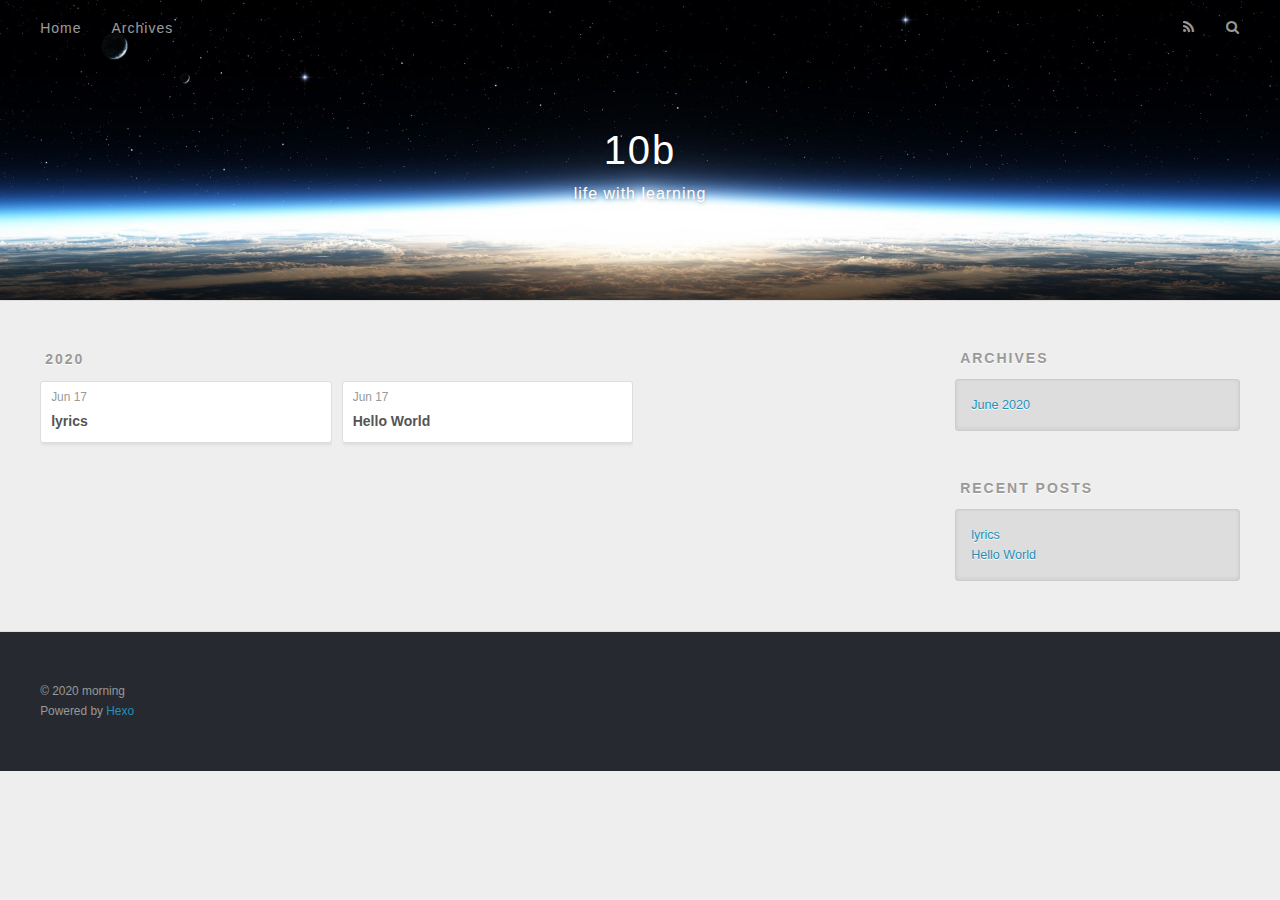
==== commit 1c5578ce: "Site updated: 2020-06-17 18:21:50" ====
--- a/archives/index.html
+++ b/archives/index.html
@@ -1,20 +1,13 @@
-
 <!DOCTYPE html>
-<html lang="en">
-    
+<html>
 <head>
-    <meta charset="UTF-8">
-    <meta name="viewport" content="width=device-width, initial-scale=1">
-    <meta name="generator" content="10b">
-    <title>Archives - 10b</title>
-    <meta name="author" content="morning">
-    
-        <meta name="keywords" content="coding, music, food, environment,">
-    
-    
-    
-    <script type="application/ld+json">{}</script>
-    <meta property="og:type" content="blog">
+  <meta charset="utf-8">
+  
+
+  
+  <title>Archives | 10b</title>
+  <meta name="viewport" content="width=device-width, initial-scale=1, maximum-scale=1">
+  <meta property="og:type" content="website">
 <meta property="og:title" content="10b">
 <meta property="og:url" content="http://morning19.github.io/archives/index.html">
 <meta property="og:site_name" content="10b">
@@ -25,469 +18,192 @@
 <meta property="article:tag" content=" food">
 <meta property="article:tag" content=" environment">
 <meta name="twitter:card" content="summary">
-    
-    
-        
-    
-    
-    
-    
-    
-    <!--STYLES-->
-    
-<link rel="stylesheet" href="/assets/css/style-m4aoo9r1fnb2jol6fjckke3lqeebt4hlc2wprqqr8qiga5oy0shlybxfuyxv.min.css">
-
-    <!--STYLES END-->
-    
-
-    
-
-    
-</head>
-
-    <body>
-        <div id="blog">
-            <!-- Define author's picture -->
-
-
-    
-
-<header id="header" data-behavior="1">
-    <i id="btn-open-sidebar" class="fa fa-lg fa-bars"></i>
-    <div class="header-title">
-        <a
-            class="header-title-link"
-            href="/%20"
-            aria-label=""
-        >
-            10b
-        </a>
-    </div>
-    
-        
-            <a
-                class="header-right-picture "
-                href="#about"
-                aria-label="Open the link: /#about"
-            >
-        
-        
-        </a>
-    
+  
+    <link rel="alternate" href="/atom.xml" title="10b" type="application/atom+xml">
+  
+  
+    <link rel="icon" href="/favicon.png">
+  
+  
+    <link href="//fonts.googleapis.com/css?family=Source+Code+Pro" rel="stylesheet" type="text/css">
+  
+  
+<link rel="stylesheet" href="/css/style.css">
+
+<meta name="generator" content="Hexo 4.2.1"></head>
+
+<body>
+  <div id="container">
+    <div id="wrap">
+      <header id="header">
+  <div id="banner"></div>
+  <div id="header-outer" class="outer">
+    <div id="header-title" class="inner">
+      <h1 id="logo-wrap">
+        <a href="/" id="logo">10b</a>
+      </h1>
+      
+        <h2 id="subtitle-wrap">
+          <a href="/" id="subtitle">life with learning</a>
+        </h2>
+      
+    </div>
+    <div id="header-inner" class="inner">
+      <nav id="main-nav">
+        <a id="main-nav-toggle" class="nav-icon"></a>
+        
+          <a class="main-nav-link" href="/">Home</a>
+        
+          <a class="main-nav-link" href="/archives">Archives</a>
+        
+      </nav>
+      <nav id="sub-nav">
+        
+          <a id="nav-rss-link" class="nav-icon" href="/atom.xml" title="RSS Feed"></a>
+        
+        <a id="nav-search-btn" class="nav-icon" title="Search"></a>
+      </nav>
+      <div id="search-form-wrap">
+        <form action="//google.com/search" method="get" accept-charset="UTF-8" class="search-form"><input type="search" name="q" class="search-form-input" placeholder="Search"><button type="submit" class="search-form-submit">&#xF002;</button><input type="hidden" name="sitesearch" value="http://morning19.github.io"></form>
+      </div>
+    </div>
+  </div>
 </header>
-
-            <!-- Define author's picture -->
-
-
-<nav id="sidebar" data-behavior="1">
-    <div class="sidebar-container">
-        
-        
-            <ul class="sidebar-buttons">
-            
-                <li class="sidebar-button">
-                    
-                        <a
-                            class="sidebar-button-link "
-                            href="/"
-                            
-                            rel="noopener"
-                            title="Home"
-                        >
-                        <i class="sidebar-button-icon fa fa-home" aria-hidden="true"></i>
-                        <span class="sidebar-button-desc">Home</span>
-                    </a>
-            </li>
-            
-                <li class="sidebar-button">
-                    
-                        <a
-                            class="sidebar-button-link "
-                            href="/all-categories"
-                            
-                            rel="noopener"
-                            title="Categories"
-                        >
-                        <i class="sidebar-button-icon fa fa-bookmark" aria-hidden="true"></i>
-                        <span class="sidebar-button-desc">Categories</span>
-                    </a>
-            </li>
-            
-                <li class="sidebar-button">
-                    
-                        <a
-                            class="sidebar-button-link "
-                            href="/all-tags"
-                            
-                            rel="noopener"
-                            title="Tags"
-                        >
-                        <i class="sidebar-button-icon fa fa-tags" aria-hidden="true"></i>
-                        <span class="sidebar-button-desc">Tags</span>
-                    </a>
-            </li>
-            
-                <li class="sidebar-button">
-                    
-                        <a
-                            class="sidebar-button-link "
-                            href="/all-archives"
-                            
-                            rel="noopener"
-                            title="Archives"
-                        >
-                        <i class="sidebar-button-icon fa fa-archive" aria-hidden="true"></i>
-                        <span class="sidebar-button-desc">Archives</span>
-                    </a>
-            </li>
-            
-                <li class="sidebar-button">
-                    
-                        <a
-                            class="sidebar-button-link open-algolia-search"
-                            href="#search"
-                            
-                            rel="noopener"
-                            title="Search"
-                        >
-                        <i class="sidebar-button-icon fa fa-search" aria-hidden="true"></i>
-                        <span class="sidebar-button-desc">Search</span>
-                    </a>
-            </li>
-            
-                <li class="sidebar-button">
-                    
-                        <a
-                            class="sidebar-button-link "
-                            href="#about"
-                            
-                            rel="noopener"
-                            title="About"
-                        >
-                        <i class="sidebar-button-icon fa fa-question" aria-hidden="true"></i>
-                        <span class="sidebar-button-desc">About</span>
-                    </a>
-            </li>
-            
-        </ul>
-        
-            <ul class="sidebar-buttons">
-            
-                <li class="sidebar-button">
-                    
-                        <a
-                            class="sidebar-button-link "
-                            href="https://github.com/"
-                            
-                                target="_blank"
-                            
-                            rel="noopener"
-                            title="GitHub"
-                        >
-                        <i class="sidebar-button-icon fab fa-github" aria-hidden="true"></i>
-                        <span class="sidebar-button-desc">GitHub</span>
-                    </a>
-            </li>
-            
-                <li class="sidebar-button">
-                    
-                        <a
-                            class="sidebar-button-link "
-                            href="http://stackoverflow.com/users"
-                            
-                                target="_blank"
-                            
-                            rel="noopener"
-                            title="Stack Overflow"
-                        >
-                        <i class="sidebar-button-icon fab fa-stack-overflow" aria-hidden="true"></i>
-                        <span class="sidebar-button-desc">Stack Overflow</span>
-                    </a>
-            </li>
-            
-                <li class="sidebar-button">
-                    
-                        <a
-                            class="sidebar-button-link "
-                            href="https://twitter.com/"
-                            
-                                target="_blank"
-                            
-                            rel="noopener"
-                            title="Twitter"
-                        >
-                        <i class="sidebar-button-icon fab fa-twitter" aria-hidden="true"></i>
-                        <span class="sidebar-button-desc">Twitter</span>
-                    </a>
-            </li>
-            
-                <li class="sidebar-button">
-                    
-                        <a
-                            class="sidebar-button-link "
-                            href="https://facebook.com/"
-                            
-                                target="_blank"
-                            
-                            rel="noopener"
-                            title="Facebook"
-                        >
-                        <i class="sidebar-button-icon fab fa-facebook" aria-hidden="true"></i>
-                        <span class="sidebar-button-desc">Facebook</span>
-                    </a>
-            </li>
-            
-                <li class="sidebar-button">
-                    
-                        <a
-                            class="sidebar-button-link "
-                            href="https://plus.google.com/"
-                            
-                                target="_blank"
-                            
-                            rel="noopener"
-                            title="Google +"
-                        >
-                        <i class="sidebar-button-icon fab fa-google-plus" aria-hidden="true"></i>
-                        <span class="sidebar-button-desc">Google +</span>
-                    </a>
-            </li>
-            
-                <li class="sidebar-button">
-                    
-                        <a
-                            class="sidebar-button-link "
-                            href="https://www.linkedin.com/profile/"
-                            
-                                target="_blank"
-                            
-                            rel="noopener"
-                            title="LinkedIn"
-                        >
-                        <i class="sidebar-button-icon fab fa-linkedin" aria-hidden="true"></i>
-                        <span class="sidebar-button-desc">LinkedIn</span>
-                    </a>
-            </li>
-            
-                <li class="sidebar-button">
-                    
-                        <a
-                            class="sidebar-button-link "
-                            href="/mailto"
-                            
-                            rel="noopener"
-                            title="Mail"
-                        >
-                        <i class="sidebar-button-icon fa fa-envelope" aria-hidden="true"></i>
-                        <span class="sidebar-button-desc">Mail</span>
-                    </a>
-            </li>
-            
-        </ul>
-        
-            <ul class="sidebar-buttons">
-            
-                <li class="sidebar-button">
-                    
-                        <a
-                            class="sidebar-button-link "
-                            href="/atom.xml"
-                            
-                            rel="noopener"
-                            title="RSS"
-                        >
-                        <i class="sidebar-button-icon fa fa-rss" aria-hidden="true"></i>
-                        <span class="sidebar-button-desc">RSS</span>
-                    </a>
-            </li>
-            
-        </ul>
-        
-    </div>
+      <div class="outer">
+        <section id="main">
+  
+  
+    
+    
+      
+      
+      <section class="archives-wrap">
+        <div class="archive-year-wrap">
+          <a href="/archives/2020" class="archive-year">2020</a>
+        </div>
+        <div class="archives">
+    
+    <article class="archive-article archive-type-post">
+  <div class="archive-article-inner">
+    <header class="archive-article-header">
+      <a href="/2020/06/17/lyrics/" class="archive-article-date">
+  <time datetime="2020-06-17T15:05:16.000Z" itemprop="datePublished">Jun 17</time>
+</a>
+      
+  
+    <h1 itemprop="name">
+      <a class="archive-article-title" href="/2020/06/17/lyrics/">lyrics</a>
+    </h1>
+  
+
+    </header>
+  </div>
+</article>
+  
+    
+    
+    <article class="archive-article archive-type-post">
+  <div class="archive-article-inner">
+    <header class="archive-article-header">
+      <a href="/2020/06/17/hello-world/" class="archive-article-date">
+  <time datetime="2020-06-17T13:44:21.506Z" itemprop="datePublished">Jun 17</time>
+</a>
+      
+  
+    <h1 itemprop="name">
+      <a class="archive-article-title" href="/2020/06/17/hello-world/">Hello World</a>
+    </h1>
+  
+
+    </header>
+  </div>
+</article>
+  
+  
+    </div></section>
+  
+
+
+</section>
+        
+          <aside id="sidebar">
+  
+    
+
+  
+    
+
+  
+    
+  
+    
+  <div class="widget-wrap">
+    <h3 class="widget-title">Archives</h3>
+    <div class="widget">
+      <ul class="archive-list"><li class="archive-list-item"><a class="archive-list-link" href="/archives/2020/06/">June 2020</a></li></ul>
+    </div>
+  </div>
+
+
+  
+    
+  <div class="widget-wrap">
+    <h3 class="widget-title">Recent Posts</h3>
+    <div class="widget">
+      <ul>
+        
+          <li>
+            <a href="/2020/06/17/lyrics/">lyrics</a>
+          </li>
+        
+          <li>
+            <a href="/2020/06/17/hello-world/">Hello World</a>
+          </li>
+        
+      </ul>
+    </div>
+  </div>
+
+  
+</aside>
+        
+      </div>
+      <footer id="footer">
+  
+  <div class="outer">
+    <div id="footer-info" class="inner">
+      &copy; 2020 morning<br>
+      Powered by <a href="http://hexo.io/" target="_blank">Hexo</a>
+    </div>
+  </div>
+</footer>
+    </div>
+    <nav id="mobile-nav">
+  
+    <a href="/" class="mobile-nav-link">Home</a>
+  
+    <a href="/archives" class="mobile-nav-link">Archives</a>
+  
 </nav>
-
-            
-            <div id="main" data-behavior="1"
-                 class="
-                        hasCoverMetaIn
-                        ">
-                
-    <section class="postShorten-group main-content-wrap">
-    
-    
-    <article class="postShorten postShorten--thumbnailimg-bottom">
-        <div class="postShorten-wrap">
-            
-            <div class="postShorten-header">
-                <h1 class="postShorten-title">
-                    
-                        <a
-                            class="link-unstyled"
-                            href="/2020/06/17/lyrics/"
-                            aria-label=": lyrics"
-                        >
-                            lyrics
-                        </a>
-                    
-                </h1>
-                <div class="postShorten-meta">
-    <time datetime="2020-06-17T17:05:16+02:00">
-	
-		    Jun 17, 2020
-    	
-    </time>
-    
-</div>
-
-            </div>
-            
-                <div class="postShorten-content">
-                    
-                    
-                        
-
-
-                    
-                    
-                        <p>
-                            <a
-                                href="/2020/06/17/lyrics/#post-footer"
-                                class="postShorten-excerpt_link link"
-                                aria-label=""
-                            >
-                                Comment and share
-                            </a>
-                        </p>
-                    
-                </div>
-            
-        </div>
-        
-    </article>
-    
-    
-    <article class="postShorten postShorten--thumbnailimg-bottom">
-        <div class="postShorten-wrap">
-            
-            <div class="postShorten-header">
-                <h1 class="postShorten-title">
-                    
-                        <a
-                            class="link-unstyled"
-                            href="/2020/06/17/hello-world/"
-                            aria-label=": Hello World"
-                        >
-                            Hello World
-                        </a>
-                    
-                </h1>
-                <div class="postShorten-meta">
-    <time datetime="2020-06-17T15:44:21+02:00">
-	
-		    Jun 17, 2020
-    	
-    </time>
-    
-</div>
-
-            </div>
-            
-                <div class="postShorten-content">
-                    <p>Welcome to <a href="https://hexo.io/" target="_blank" rel="noopener">Hexo</a>! This is your very first post. Check <a href="https://hexo.io/docs/" target="_blank" rel="noopener">documentation</a> for more info. If you get any problems when using Hexo, you can find the answer in <a href="https://hexo.io/docs/troubleshooting.html" target="_blank" rel="noopener">troubleshooting</a> or you can ask me on <a href="https://github.com/hexojs/hexo/issues" target="_blank" rel="noopener">GitHub</a>.</p>
-<h2 id="Quick-Start"><a href="#Quick-Start" class="headerlink" title="Quick Start"></a>Quick Start</h2><h3 id="Create-a-new-post"><a href="#Create-a-new-post" class="headerlink" title="Create a new post"></a>Create a new post</h3><figure class="highlight bash"><table><tr><td class="gutter"><pre><span class="line">1</span><br></pre></td><td class="code"><pre><span class="line">$ hexo new <span class="string">"My New Post"</span></span><br></pre></td></tr></table></figure>
-
-<p>More info: <a href="https://hexo.io/docs/writing.html" target="_blank" rel="noopener">Writing</a></p>
-<h3 id="Run-server"><a href="#Run-server" class="headerlink" title="Run server"></a>Run server</h3><figure class="highlight bash"><table><tr><td class="gutter"><pre><span class="line">1</span><br></pre></td><td class="code"><pre><span class="line">$ hexo server</span><br></pre></td></tr></table></figure>
-
-<p>More info: <a href="https://hexo.io/docs/server.html" target="_blank" rel="noopener">Server</a></p>
-<h3 id="Generate-static-files"><a href="#Generate-static-files" class="headerlink" title="Generate static files"></a>Generate static files</h3><figure class="highlight bash"><table><tr><td class="gutter"><pre><span class="line">1</span><br></pre></td><td class="code"><pre><span class="line">$ hexo generate</span><br></pre></td></tr></table></figure>
-
-<p>More info: <a href="https://hexo.io/docs/generating.html" target="_blank" rel="noopener">Generating</a></p>
-<h3 id="Deploy-to-remote-sites"><a href="#Deploy-to-remote-sites" class="headerlink" title="Deploy to remote sites"></a>Deploy to remote sites</h3><figure class="highlight bash"><table><tr><td class="gutter"><pre><span class="line">1</span><br></pre></td><td class="code"><pre><span class="line">$ hexo deploy</span><br></pre></td></tr></table></figure>
-
-<p>More info: <a href="https://hexo.io/docs/one-command-deployment.html" target="_blank" rel="noopener">Deployment</a></p>
-
-                    
-                        
-
-
-                    
-                    
-                        <p>
-                            <a
-                                href="/2020/06/17/hello-world/#post-footer"
-                                class="postShorten-excerpt_link link"
-                                aria-label=""
-                            >
-                                Comment and share
-                            </a>
-                        </p>
-                    
-                </div>
-            
-        </div>
-        
-    </article>
-    
-    <div class="pagination-bar">
-    <ul class="pagination">
-        
-        
-        <li class="pagination-number">page 1 of 1</li>
-    </ul>
-</div>
-
-</section>
-
-
-
-                <footer id="footer" class="main-content-wrap">
-    <span class="copyrights">
-        Copyrights &copy; 2020 morning. All Rights Reserved.
-    </span>
-</footer>
-
-            </div>
-            
-        </div>
-        
-
-
-<div id="about">
-    <div id="about-card">
-        <div id="about-btn-close">
-            <i class="fa fa-times"></i>
-        </div>
-        
-            <h4 id="about-card-name">morning</h4>
-        
-            <div id="about-card-bio"><p>author.bio</p>
-</div>
-        
-        
-            <div id="about-card-job">
-                <i class="fa fa-briefcase"></i>
-                <br/>
-                <p>author.job</p>
-
-            </div>
-        
-        
-    </div>
-</div>
-
-        
-        
-<div id="cover" style="background-image:url('/assets/images/cover.jpg');"></div>
-        <!--SCRIPTS-->
-
-<script src="/assets/js/script-iiecridnvoz5mtuq8i77t9l6gbkm4raxnyoqj8tevdfdmsuphopq2ewhkouj.min.js"></script>
-
-<!--SCRIPTS END-->
-
-
-
-
-
-    </body>
-</html>
+    
+
+<script src="//ajax.googleapis.com/ajax/libs/jquery/2.0.3/jquery.min.js"></script>
+
+
+  
+<link rel="stylesheet" href="/fancybox/jquery.fancybox.css">
+
+  
+<script src="/fancybox/jquery.fancybox.pack.js"></script>
+
+
+
+
+<script src="/js/script.js"></script>
+
+
+
+
+  </div>
+</body>
+</html>--- a/css/style.css
+++ b/css/style.css
@@ -0,0 +1,1374 @@
+body {
+  width: 100%;
+}
+body:before,
+body:after {
+  content: "";
+  display: table;
+}
+body:after {
+  clear: both;
+}
+html,
+body,
+div,
+span,
+applet,
+object,
+iframe,
+h1,
+h2,
+h3,
+h4,
+h5,
+h6,
+p,
+blockquote,
+pre,
+a,
+abbr,
+acronym,
+address,
+big,
+cite,
+code,
+del,
+dfn,
+em,
+img,
+ins,
+kbd,
+q,
+s,
+samp,
+small,
+strike,
+strong,
+sub,
+sup,
+tt,
+var,
+dl,
+dt,
+dd,
+ol,
+ul,
+li,
+fieldset,
+form,
+label,
+legend,
+table,
+caption,
+tbody,
+tfoot,
+thead,
+tr,
+th,
+td {
+  margin: 0;
+  padding: 0;
+  border: 0;
+  outline: 0;
+  font-weight: inherit;
+  font-style: inherit;
+  font-family: inherit;
+  font-size: 100%;
+  vertical-align: baseline;
+}
+body {
+  line-height: 1;
+  color: #000;
+  background: #fff;
+}
+ol,
+ul {
+  list-style: none;
+}
+table {
+  border-collapse: separate;
+  border-spacing: 0;
+  vertical-align: middle;
+}
+caption,
+th,
+td {
+  text-align: left;
+  font-weight: normal;
+  vertical-align: middle;
+}
+a img {
+  border: none;
+}
+input,
+button {
+  margin: 0;
+  padding: 0;
+}
+input::-moz-focus-inner,
+button::-moz-focus-inner {
+  border: 0;
+  padding: 0;
+}
+@font-face {
+  font-family: FontAwesome;
+  font-style: normal;
+  font-weight: normal;
+  src: url("fonts/fontawesome-webfont.eot?v=#4.0.3");
+  src: url("fonts/fontawesome-webfont.eot?#iefix&v=#4.0.3") format("embedded-opentype"), url("fonts/fontawesome-webfont.woff?v=#4.0.3") format("woff"), url("fonts/fontawesome-webfont.ttf?v=#4.0.3") format("truetype"), url("fonts/fontawesome-webfont.svg#fontawesomeregular?v=#4.0.3") format("svg");
+}
+html,
+body,
+#container {
+  height: 100%;
+}
+body {
+  background: #eee;
+  font: 14px -apple-system, BlinkMacSystemFont, "Segoe UI", "Roboto", "Oxygen", "Ubuntu", "Cantarell", "Fira Sans", "Droid Sans", "Helvetica Neue", sans-serif;
+  -webkit-text-size-adjust: 100%;
+}
+.outer {
+  max-width: 1220px;
+  margin: 0 auto;
+  padding: 0 20px;
+}
+.outer:before,
+.outer:after {
+  content: "";
+  display: table;
+}
+.outer:after {
+  clear: both;
+}
+.inner {
+  display: inline;
+  float: left;
+  width: 98.33333333333333%;
+  margin: 0 0.833333333333333%;
+}
+.left,
+.alignleft {
+  float: left;
+}
+.right,
+.alignright {
+  float: right;
+}
+.clear {
+  clear: both;
+}
+#container {
+  position: relative;
+}
+.mobile-nav-on {
+  overflow: hidden;
+}
+#wrap {
+  height: 100%;
+  width: 100%;
+  position: absolute;
+  top: 0;
+  left: 0;
+  -webkit-transition: 0.2s ease-out;
+  -moz-transition: 0.2s ease-out;
+  -ms-transition: 0.2s ease-out;
+  transition: 0.2s ease-out;
+  z-index: 1;
+  background: #eee;
+}
+.mobile-nav-on #wrap {
+  left: 280px;
+}
+@media screen and (min-width: 768px) {
+  #main {
+    display: inline;
+    float: left;
+    width: 73.33333333333333%;
+    margin: 0 0.833333333333333%;
+  }
+}
+.article-date,
+.article-category-link,
+.archive-year,
+.widget-title {
+  text-decoration: none;
+  text-transform: uppercase;
+  letter-spacing: 2px;
+  color: #999;
+  margin-bottom: 1em;
+  margin-left: 5px;
+  line-height: 1em;
+  text-shadow: 0 1px #fff;
+  font-weight: bold;
+}
+.article-inner,
+.archive-article-inner {
+  background: #fff;
+  -webkit-box-shadow: 1px 2px 3px #ddd;
+  box-shadow: 1px 2px 3px #ddd;
+  border: 1px solid #ddd;
+  border-radius: 3px;
+}
+.article-entry h1,
+.widget h1 {
+  font-size: 2em;
+}
+.article-entry h2,
+.widget h2 {
+  font-size: 1.5em;
+}
+.article-entry h3,
+.widget h3 {
+  font-size: 1.3em;
+}
+.article-entry h4,
+.widget h4 {
+  font-size: 1.2em;
+}
+.article-entry h5,
+.widget h5 {
+  font-size: 1em;
+}
+.article-entry h6,
+.widget h6 {
+  font-size: 1em;
+  color: #999;
+}
+.article-entry hr,
+.widget hr {
+  border: 1px dashed #ddd;
+}
+.article-entry strong,
+.widget strong {
+  font-weight: bold;
+}
+.article-entry em,
+.widget em,
+.article-entry cite,
+.widget cite {
+  font-style: italic;
+}
+.article-entry sup,
+.widget sup,
+.article-entry sub,
+.widget sub {
+  font-size: 0.75em;
+  line-height: 0;
+  position: relative;
+  vertical-align: baseline;
+}
+.article-entry sup,
+.widget sup {
+  top: -0.5em;
+}
+.article-entry sub,
+.widget sub {
+  bottom: -0.2em;
+}
+.article-entry small,
+.widget small {
+  font-size: 0.85em;
+}
+.article-entry acronym,
+.widget acronym,
+.article-entry abbr,
+.widget abbr {
+  border-bottom: 1px dotted;
+}
+.article-entry ul,
+.widget ul,
+.article-entry ol,
+.widget ol,
+.article-entry dl,
+.widget dl {
+  margin: 0 20px;
+  line-height: 1.6em;
+}
+.article-entry ul ul,
+.widget ul ul,
+.article-entry ol ul,
+.widget ol ul,
+.article-entry ul ol,
+.widget ul ol,
+.article-entry ol ol,
+.widget ol ol {
+  margin-top: 0;
+  margin-bottom: 0;
+}
+.article-entry ul,
+.widget ul {
+  list-style: disc;
+}
+.article-entry ol,
+.widget ol {
+  list-style: decimal;
+}
+.article-entry dt,
+.widget dt {
+  font-weight: bold;
+}
+#header {
+  height: 300px;
+  position: relative;
+  border-bottom: 1px solid #ddd;
+}
+#header:before,
+#header:after {
+  content: "";
+  position: absolute;
+  left: 0;
+  right: 0;
+  height: 40px;
+}
+#header:before {
+  top: 0;
+  background: -webkit-linear-gradient(rgba(0,0,0,0.2), transparent);
+  background: -moz-linear-gradient(rgba(0,0,0,0.2), transparent);
+  background: -ms-linear-gradient(rgba(0,0,0,0.2), transparent);
+  background: linear-gradient(rgba(0,0,0,0.2), transparent);
+}
+#header:after {
+  bottom: 0;
+  background: -webkit-linear-gradient(transparent, rgba(0,0,0,0.2));
+  background: -moz-linear-gradient(transparent, rgba(0,0,0,0.2));
+  background: -ms-linear-gradient(transparent, rgba(0,0,0,0.2));
+  background: linear-gradient(transparent, rgba(0,0,0,0.2));
+}
+#header-outer {
+  height: 100%;
+  position: relative;
+}
+#header-inner {
+  position: relative;
+  overflow: hidden;
+}
+#banner {
+  position: absolute;
+  top: 0;
+  left: 0;
+  width: 100%;
+  height: 100%;
+  background: url("images/banner.jpg") center #000;
+  -webkit-background-size: cover;
+  -moz-background-size: cover;
+  background-size: cover;
+  z-index: -1;
+}
+#header-title {
+  text-align: center;
+  height: 40px;
+  position: absolute;
+  top: 50%;
+  left: 0;
+  margin-top: -20px;
+}
+#logo,
+#subtitle {
+  text-decoration: none;
+  color: #fff;
+  font-weight: 300;
+  text-shadow: 0 1px 4px rgba(0,0,0,0.3);
+}
+#logo {
+  font-size: 40px;
+  line-height: 40px;
+  letter-spacing: 2px;
+}
+#subtitle {
+  font-size: 16px;
+  line-height: 16px;
+  letter-spacing: 1px;
+}
+#subtitle-wrap {
+  margin-top: 16px;
+}
+#main-nav {
+  float: left;
+  margin-left: -15px;
+}
+.nav-icon,
+.main-nav-link {
+  float: left;
+  color: #fff;
+  opacity: 0.6;
+  text-decoration: none;
+  text-shadow: 0 1px rgba(0,0,0,0.2);
+  -webkit-transition: opacity 0.2s;
+  -moz-transition: opacity 0.2s;
+  -ms-transition: opacity 0.2s;
+  transition: opacity 0.2s;
+  display: block;
+  padding: 20px 15px;
+}
+.nav-icon:hover,
+.main-nav-link:hover {
+  opacity: 1;
+}
+.nav-icon {
+  font-family: FontAwesome;
+  text-align: center;
+  font-size: 14px;
+  width: 14px;
+  height: 14px;
+  padding: 20px 15px;
+  position: relative;
+  cursor: pointer;
+}
+.main-nav-link {
+  font-weight: 300;
+  letter-spacing: 1px;
+}
+@media screen and (max-width: 479px) {
+  .main-nav-link {
+    display: none;
+  }
+}
+#main-nav-toggle {
+  display: none;
+}
+#main-nav-toggle:before {
+  content: "\f0c9";
+}
+@media screen and (max-width: 479px) {
+  #main-nav-toggle {
+    display: block;
+  }
+}
+#sub-nav {
+  float: right;
+  margin-right: -15px;
+}
+#nav-rss-link:before {
+  content: "\f09e";
+}
+#nav-search-btn:before {
+  content: "\f002";
+}
+#search-form-wrap {
+  position: absolute;
+  top: 15px;
+  width: 150px;
+  height: 30px;
+  right: -150px;
+  opacity: 0;
+  -webkit-transition: 0.2s ease-out;
+  -moz-transition: 0.2s ease-out;
+  -ms-transition: 0.2s ease-out;
+  transition: 0.2s ease-out;
+}
+#search-form-wrap.on {
+  opacity: 1;
+  right: 0;
+}
+@media screen and (max-width: 479px) {
+  #search-form-wrap {
+    width: 100%;
+    right: -100%;
+  }
+}
+.search-form {
+  position: absolute;
+  top: 0;
+  left: 0;
+  right: 0;
+  background: #fff;
+  padding: 5px 15px;
+  border-radius: 15px;
+  -webkit-box-shadow: 0 0 10px rgba(0,0,0,0.3);
+  box-shadow: 0 0 10px rgba(0,0,0,0.3);
+}
+.search-form-input {
+  border: none;
+  background: none;
+  color: #555;
+  width: 100%;
+  font: 13px -apple-system, BlinkMacSystemFont, "Segoe UI", "Roboto", "Oxygen", "Ubuntu", "Cantarell", "Fira Sans", "Droid Sans", "Helvetica Neue", sans-serif;
+  outline: none;
+}
+.search-form-input::-webkit-search-results-decoration,
+.search-form-input::-webkit-search-cancel-button {
+  -webkit-appearance: none;
+}
+.search-form-submit {
+  position: absolute;
+  top: 50%;
+  right: 10px;
+  margin-top: -7px;
+  font: 13px FontAwesome;
+  border: none;
+  background: none;
+  color: #bbb;
+  cursor: pointer;
+}
+.search-form-submit:hover,
+.search-form-submit:focus {
+  color: #777;
+}
+.article {
+  margin: 50px 0;
+}
+.article-inner {
+  overflow: hidden;
+}
+.article-meta:before,
+.article-meta:after {
+  content: "";
+  display: table;
+}
+.article-meta:after {
+  clear: both;
+}
+.article-date {
+  float: left;
+}
+.article-category {
+  float: left;
+  line-height: 1em;
+  color: #ccc;
+  text-shadow: 0 1px #fff;
+  margin-left: 8px;
+}
+.article-category:before {
+  content: "\2022";
+}
+.article-category-link {
+  margin: 0 12px 1em;
+}
+.article-header {
+  padding: 20px 20px 0;
+}
+.article-title {
+  text-decoration: none;
+  font-size: 2em;
+  font-weight: bold;
+  color: #555;
+  line-height: 1.1em;
+  -webkit-transition: color 0.2s;
+  -moz-transition: color 0.2s;
+  -ms-transition: color 0.2s;
+  transition: color 0.2s;
+}
+a.article-title:hover {
+  color: #258fb8;
+}
+.article-entry {
+  color: #555;
+  padding: 0 20px;
+}
+.article-entry:before,
+.article-entry:after {
+  content: "";
+  display: table;
+}
+.article-entry:after {
+  clear: both;
+}
+.article-entry p,
+.article-entry table {
+  line-height: 1.6em;
+  margin: 1.6em 0;
+}
+.article-entry h1,
+.article-entry h2,
+.article-entry h3,
+.article-entry h4,
+.article-entry h5,
+.article-entry h6 {
+  font-weight: bold;
+}
+.article-entry h1,
+.article-entry h2,
+.article-entry h3,
+.article-entry h4,
+.article-entry h5,
+.article-entry h6 {
+  line-height: 1.1em;
+  margin: 1.1em 0;
+}
+.article-entry a {
+  color: #258fb8;
+  text-decoration: none;
+}
+.article-entry a:hover {
+  text-decoration: underline;
+}
+.article-entry ul,
+.article-entry ol,
+.article-entry dl {
+  margin-top: 1.6em;
+  margin-bottom: 1.6em;
+}
+.article-entry img,
+.article-entry video {
+  max-width: 100%;
+  height: auto;
+  display: block;
+  margin: auto;
+}
+.article-entry iframe {
+  border: none;
+}
+.article-entry table {
+  width: 100%;
+  border-collapse: collapse;
+  border-spacing: 0;
+}
+.article-entry th {
+  font-weight: bold;
+  border-bottom: 3px solid #ddd;
+  padding-bottom: 0.5em;
+}
+.article-entry td {
+  border-bottom: 1px solid #ddd;
+  padding: 10px 0;
+}
+.article-entry blockquote {
+  font-family: Georgia, "Times New Roman", serif;
+  font-size: 1.4em;
+  margin: 1.6em 20px;
+  text-align: center;
+}
+.article-entry blockquote footer {
+  font-size: 14px;
+  margin: 1.6em 0;
+  font-family: -apple-system, BlinkMacSystemFont, "Segoe UI", "Roboto", "Oxygen", "Ubuntu", "Cantarell", "Fira Sans", "Droid Sans", "Helvetica Neue", sans-serif;
+}
+.article-entry blockquote footer cite:before {
+  content: "—";
+  padding: 0 0.5em;
+}
+.article-entry .pullquote {
+  text-align: left;
+  width: 45%;
+  margin: 0;
+}
+.article-entry .pullquote.left {
+  margin-left: 0.5em;
+  margin-right: 1em;
+}
+.article-entry .pullquote.right {
+  margin-right: 0.5em;
+  margin-left: 1em;
+}
+.article-entry .caption {
+  color: #999;
+  display: block;
+  font-size: 0.9em;
+  margin-top: 0.5em;
+  position: relative;
+  text-align: center;
+}
+.article-entry .video-container {
+  position: relative;
+  padding-top: 56.25%;
+  height: 0;
+  overflow: hidden;
+}
+.article-entry .video-container iframe,
+.article-entry .video-container object,
+.article-entry .video-container embed {
+  position: absolute;
+  top: 0;
+  left: 0;
+  width: 100%;
+  height: 100%;
+  margin-top: 0;
+}
+.article-more-link a {
+  display: inline-block;
+  line-height: 1em;
+  padding: 6px 15px;
+  border-radius: 15px;
+  background: #eee;
+  color: #999;
+  text-shadow: 0 1px #fff;
+  text-decoration: none;
+}
+.article-more-link a:hover {
+  background: #258fb8;
+  color: #fff;
+  text-decoration: none;
+  text-shadow: 0 1px #1e7293;
+}
+.article-footer {
+  font-size: 0.85em;
+  line-height: 1.6em;
+  border-top: 1px solid #ddd;
+  padding-top: 1.6em;
+  margin: 0 20px 20px;
+}
+.article-footer:before,
+.article-footer:after {
+  content: "";
+  display: table;
+}
+.article-footer:after {
+  clear: both;
+}
+.article-footer a {
+  color: #999;
+  text-decoration: none;
+}
+.article-footer a:hover {
+  color: #555;
+}
+.article-tag-list-item {
+  float: left;
+  margin-right: 10px;
+}
+.article-tag-list-link:before {
+  content: "#";
+}
+.article-comment-link {
+  float: right;
+}
+.article-comment-link:before {
+  content: "\f075";
+  font-family: FontAwesome;
+  padding-right: 8px;
+}
+.article-share-link {
+  cursor: pointer;
+  float: right;
+  margin-left: 20px;
+}
+.article-share-link:before {
+  content: "\f064";
+  font-family: FontAwesome;
+  padding-right: 6px;
+}
+#article-nav {
+  position: relative;
+}
+#article-nav:before,
+#article-nav:after {
+  content: "";
+  display: table;
+}
+#article-nav:after {
+  clear: both;
+}
+@media screen and (min-width: 768px) {
+  #article-nav {
+    margin: 50px 0;
+  }
+  #article-nav:before {
+    width: 8px;
+    height: 8px;
+    position: absolute;
+    top: 50%;
+    left: 50%;
+    margin-top: -4px;
+    margin-left: -4px;
+    content: "";
+    border-radius: 50%;
+    background: #ddd;
+    -webkit-box-shadow: 0 1px 2px #fff;
+    box-shadow: 0 1px 2px #fff;
+  }
+}
+.article-nav-link-wrap {
+  text-decoration: none;
+  text-shadow: 0 1px #fff;
+  color: #999;
+  -webkit-box-sizing: border-box;
+  -moz-box-sizing: border-box;
+  box-sizing: border-box;
+  margin-top: 50px;
+  text-align: center;
+  display: block;
+}
+.article-nav-link-wrap:hover {
+  color: #555;
+}
+@media screen and (min-width: 768px) {
+  .article-nav-link-wrap {
+    width: 50%;
+    margin-top: 0;
+  }
+}
+@media screen and (min-width: 768px) {
+  #article-nav-newer {
+    float: left;
+    text-align: right;
+    padding-right: 20px;
+  }
+}
+@media screen and (min-width: 768px) {
+  #article-nav-older {
+    float: right;
+    text-align: left;
+    padding-left: 20px;
+  }
+}
+.article-nav-caption {
+  text-transform: uppercase;
+  letter-spacing: 2px;
+  color: #ddd;
+  line-height: 1em;
+  font-weight: bold;
+}
+#article-nav-newer .article-nav-caption {
+  margin-right: -2px;
+}
+.article-nav-title {
+  font-size: 0.85em;
+  line-height: 1.6em;
+  margin-top: 0.5em;
+}
+.article-share-box {
+  position: absolute;
+  display: none;
+  background: #fff;
+  -webkit-box-shadow: 1px 2px 10px rgba(0,0,0,0.2);
+  box-shadow: 1px 2px 10px rgba(0,0,0,0.2);
+  border-radius: 3px;
+  margin-left: -145px;
+  overflow: hidden;
+  z-index: 1;
+}
+.article-share-box.on {
+  display: block;
+}
+.article-share-input {
+  width: 100%;
+  background: none;
+  -webkit-box-sizing: border-box;
+  -moz-box-sizing: border-box;
+  box-sizing: border-box;
+  font: 14px -apple-system, BlinkMacSystemFont, "Segoe UI", "Roboto", "Oxygen", "Ubuntu", "Cantarell", "Fira Sans", "Droid Sans", "Helvetica Neue", sans-serif;
+  padding: 0 15px;
+  color: #555;
+  outline: none;
+  border: 1px solid #ddd;
+  border-radius: 3px 3px 0 0;
+  height: 36px;
+  line-height: 36px;
+}
+.article-share-links {
+  background: #eee;
+}
+.article-share-links:before,
+.article-share-links:after {
+  content: "";
+  display: table;
+}
+.article-share-links:after {
+  clear: both;
+}
+.article-share-twitter,
+.article-share-facebook,
+.article-share-pinterest,
+.article-share-google {
+  width: 50px;
+  height: 36px;
+  display: block;
+  float: left;
+  position: relative;
+  color: #999;
+  text-shadow: 0 1px #fff;
+}
+.article-share-twitter:before,
+.article-share-facebook:before,
+.article-share-pinterest:before,
+.article-share-google:before {
+  font-size: 20px;
+  font-family: FontAwesome;
+  width: 20px;
+  height: 20px;
+  position: absolute;
+  top: 50%;
+  left: 50%;
+  margin-top: -10px;
+  margin-left: -10px;
+  text-align: center;
+}
+.article-share-twitter:hover,
+.article-share-facebook:hover,
+.article-share-pinterest:hover,
+.article-share-google:hover {
+  color: #fff;
+}
+.article-share-twitter:before {
+  content: "\f099";
+}
+.article-share-twitter:hover {
+  background: #00aced;
+  text-shadow: 0 1px #008abe;
+}
+.article-share-facebook:before {
+  content: "\f09a";
+}
+.article-share-facebook:hover {
+  background: #3b5998;
+  text-shadow: 0 1px #2f477a;
+}
+.article-share-pinterest:before {
+  content: "\f0d2";
+}
+.article-share-pinterest:hover {
+  background: #cb2027;
+  text-shadow: 0 1px #a21a1f;
+}
+.article-share-google:before {
+  content: "\f0d5";
+}
+.article-share-google:hover {
+  background: #dd4b39;
+  text-shadow: 0 1px #be3221;
+}
+.article-gallery {
+  background: #000;
+  position: relative;
+}
+.article-gallery-photos {
+  position: relative;
+  overflow: hidden;
+}
+.article-gallery-img {
+  display: none;
+  max-width: 100%;
+}
+.article-gallery-img:first-child {
+  display: block;
+}
+.article-gallery-img.loaded {
+  position: absolute;
+  display: block;
+}
+.article-gallery-img img {
+  display: block;
+  max-width: 100%;
+  margin: 0 auto;
+}
+#comments {
+  background: #fff;
+  -webkit-box-shadow: 1px 2px 3px #ddd;
+  box-shadow: 1px 2px 3px #ddd;
+  padding: 20px;
+  border: 1px solid #ddd;
+  border-radius: 3px;
+  margin: 50px 0;
+}
+#comments a {
+  color: #258fb8;
+}
+.archives-wrap {
+  margin: 50px 0;
+}
+.archives:before,
+.archives:after {
+  content: "";
+  display: table;
+}
+.archives:after {
+  clear: both;
+}
+.archive-year-wrap {
+  margin-bottom: 1em;
+}
+.archives {
+  -webkit-column-gap: 10px;
+  -moz-column-gap: 10px;
+  column-gap: 10px;
+}
+@media screen and (min-width: 480px) and (max-width: 767px) {
+  .archives {
+    -webkit-column-count: 2;
+    -moz-column-count: 2;
+    column-count: 2;
+  }
+}
+@media screen and (min-width: 768px) {
+  .archives {
+    -webkit-column-count: 3;
+    -moz-column-count: 3;
+    column-count: 3;
+  }
+}
+.archive-article {
+  -webkit-column-break-inside: avoid;
+  page-break-inside: avoid;
+  overflow: hidden;
+  break-inside: avoid-column;
+}
+.archive-article-inner {
+  padding: 10px;
+  margin-bottom: 15px;
+}
+.archive-article-title {
+  text-decoration: none;
+  font-weight: bold;
+  color: #555;
+  -webkit-transition: color 0.2s;
+  -moz-transition: color 0.2s;
+  -ms-transition: color 0.2s;
+  transition: color 0.2s;
+  line-height: 1.6em;
+}
+.archive-article-title:hover {
+  color: #258fb8;
+}
+.archive-article-footer {
+  margin-top: 1em;
+}
+.archive-article-date {
+  color: #999;
+  text-decoration: none;
+  font-size: 0.85em;
+  line-height: 1em;
+  margin-bottom: 0.5em;
+  display: block;
+}
+#page-nav {
+  margin: 50px auto;
+  background: #fff;
+  -webkit-box-shadow: 1px 2px 3px #ddd;
+  box-shadow: 1px 2px 3px #ddd;
+  border: 1px solid #ddd;
+  border-radius: 3px;
+  text-align: center;
+  color: #999;
+  overflow: hidden;
+}
+#page-nav:before,
+#page-nav:after {
+  content: "";
+  display: table;
+}
+#page-nav:after {
+  clear: both;
+}
+#page-nav a,
+#page-nav span {
+  padding: 10px 20px;
+  line-height: 1;
+  height: 2ex;
+}
+#page-nav a {
+  color: #999;
+  text-decoration: none;
+}
+#page-nav a:hover {
+  background: #999;
+  color: #fff;
+}
+#page-nav .prev {
+  float: left;
+}
+#page-nav .next {
+  float: right;
+}
+#page-nav .page-number {
+  display: inline-block;
+}
+@media screen and (max-width: 479px) {
+  #page-nav .page-number {
+    display: none;
+  }
+}
+#page-nav .current {
+  color: #555;
+  font-weight: bold;
+}
+#page-nav .space {
+  color: #ddd;
+}
+#footer {
+  background: #262a30;
+  padding: 50px 0;
+  border-top: 1px solid #ddd;
+  color: #999;
+}
+#footer a {
+  color: #258fb8;
+  text-decoration: none;
+}
+#footer a:hover {
+  text-decoration: underline;
+}
+#footer-info {
+  line-height: 1.6em;
+  font-size: 0.85em;
+}
+.article-entry pre,
+.article-entry .highlight {
+  background: #2d2d2d;
+  margin: 0 -20px;
+  padding: 15px 20px;
+  border-style: solid;
+  border-color: #ddd;
+  border-width: 1px 0;
+  overflow: auto;
+  color: #ccc;
+  line-height: 22.400000000000002px;
+}
+.article-entry .highlight .gutter pre,
+.article-entry .gist .gist-file .gist-data .line-numbers {
+  color: #666;
+  font-size: 0.85em;
+}
+.article-entry pre,
+.article-entry code {
+  font-family: "Source Code Pro", Consolas, Monaco, Menlo, Consolas, monospace;
+}
+.article-entry code {
+  background: #eee;
+  text-shadow: 0 1px #fff;
+  padding: 0 0.3em;
+}
+.article-entry pre code {
+  background: none;
+  text-shadow: none;
+  padding: 0;
+}
+.article-entry .highlight pre {
+  border: none;
+  margin: 0;
+  padding: 0;
+}
+.article-entry .highlight table {
+  margin: 0;
+  width: auto;
+}
+.article-entry .highlight td {
+  border: none;
+  padding: 0;
+}
+.article-entry .highlight figcaption {
+  font-size: 0.85em;
+  color: #999;
+  line-height: 1em;
+  margin-bottom: 1em;
+}
+.article-entry .highlight figcaption:before,
+.article-entry .highlight figcaption:after {
+  content: "";
+  display: table;
+}
+.article-entry .highlight figcaption:after {
+  clear: both;
+}
+.article-entry .highlight figcaption a {
+  float: right;
+}
+.article-entry .highlight .gutter pre {
+  text-align: right;
+  padding-right: 20px;
+}
+.article-entry .highlight .line {
+  height: 22.400000000000002px;
+}
+.article-entry .highlight .line.marked {
+  background: #515151;
+}
+.article-entry .gist {
+  margin: 0 -20px;
+  border-style: solid;
+  border-color: #ddd;
+  border-width: 1px 0;
+  background: #2d2d2d;
+  padding: 15px 20px 15px 0;
+}
+.article-entry .gist .gist-file {
+  border: none;
+  font-family: "Source Code Pro", Consolas, Monaco, Menlo, Consolas, monospace;
+  margin: 0;
+}
+.article-entry .gist .gist-file .gist-data {
+  background: none;
+  border: none;
+}
+.article-entry .gist .gist-file .gist-data .line-numbers {
+  background: none;
+  border: none;
+  padding: 0 20px 0 0;
+}
+.article-entry .gist .gist-file .gist-data .line-data {
+  padding: 0 !important;
+}
+.article-entry .gist .gist-file .highlight {
+  margin: 0;
+  padding: 0;
+  border: none;
+}
+.article-entry .gist .gist-file .gist-meta {
+  background: #2d2d2d;
+  color: #999;
+  font: 0.85em -apple-system, BlinkMacSystemFont, "Segoe UI", "Roboto", "Oxygen", "Ubuntu", "Cantarell", "Fira Sans", "Droid Sans", "Helvetica Neue", sans-serif;
+  text-shadow: 0 0;
+  padding: 0;
+  margin-top: 1em;
+  margin-left: 20px;
+}
+.article-entry .gist .gist-file .gist-meta a {
+  color: #258fb8;
+  font-weight: normal;
+}
+.article-entry .gist .gist-file .gist-meta a:hover {
+  text-decoration: underline;
+}
+pre .comment,
+pre .title {
+  color: #999;
+}
+pre .variable,
+pre .attribute,
+pre .tag,
+pre .regexp,
+pre .ruby .constant,
+pre .xml .tag .title,
+pre .xml .pi,
+pre .xml .doctype,
+pre .html .doctype,
+pre .css .id,
+pre .css .class,
+pre .css .pseudo {
+  color: #f2777a;
+}
+pre .number,
+pre .preprocessor,
+pre .built_in,
+pre .literal,
+pre .params,
+pre .constant {
+  color: #f99157;
+}
+pre .class,
+pre .ruby .class .title,
+pre .css .rules .attribute {
+  color: #9c9;
+}
+pre .string,
+pre .value,
+pre .inheritance,
+pre .header,
+pre .ruby .symbol,
+pre .xml .cdata {
+  color: #9c9;
+}
+pre .css .hexcolor {
+  color: #6cc;
+}
+pre .function,
+pre .python .decorator,
+pre .python .title,
+pre .ruby .function .title,
+pre .ruby .title .keyword,
+pre .perl .sub,
+pre .javascript .title,
+pre .coffeescript .title {
+  color: #69c;
+}
+pre .keyword,
+pre .javascript .function {
+  color: #c9c;
+}
+@media screen and (max-width: 479px) {
+  #mobile-nav {
+    position: absolute;
+    top: 0;
+    left: 0;
+    width: 280px;
+    height: 100%;
+    background: #191919;
+    border-right: 1px solid #fff;
+  }
+}
+@media screen and (max-width: 479px) {
+  .mobile-nav-link {
+    display: block;
+    color: #999;
+    text-decoration: none;
+    padding: 15px 20px;
+    font-weight: bold;
+  }
+  .mobile-nav-link:hover {
+    color: #fff;
+  }
+}
+@media screen and (min-width: 768px) {
+  #sidebar {
+    display: inline;
+    float: left;
+    width: 23.333333333333332%;
+    margin: 0 0.833333333333333%;
+  }
+}
+.widget-wrap {
+  margin: 50px 0;
+}
+.widget {
+  color: #777;
+  text-shadow: 0 1px #fff;
+  background: #ddd;
+  -webkit-box-shadow: 0 -1px 4px #ccc inset;
+  box-shadow: 0 -1px 4px #ccc inset;
+  border: 1px solid #ccc;
+  padding: 15px;
+  border-radius: 3px;
+}
+.widget a {
+  color: #258fb8;
+  text-decoration: none;
+}
+.widget a:hover {
+  text-decoration: underline;
+}
+.widget ul ul,
+.widget ol ul,
+.widget dl ul,
+.widget ul ol,
+.widget ol ol,
+.widget dl ol,
+.widget ul dl,
+.widget ol dl,
+.widget dl dl {
+  margin-left: 15px;
+  list-style: disc;
+}
+.widget {
+  line-height: 1.6em;
+  word-wrap: break-word;
+  font-size: 0.9em;
+}
+.widget ul,
+.widget ol {
+  list-style: none;
+  margin: 0;
+}
+.widget ul ul,
+.widget ol ul,
+.widget ul ol,
+.widget ol ol {
+  margin: 0 20px;
+}
+.widget ul ul,
+.widget ol ul {
+  list-style: disc;
+}
+.widget ul ol,
+.widget ol ol {
+  list-style: decimal;
+}
+.category-list-count,
+.tag-list-count,
+.archive-list-count {
+  padding-left: 5px;
+  color: #999;
+  font-size: 0.85em;
+}
+.category-list-count:before,
+.tag-list-count:before,
+.archive-list-count:before {
+  content: "(";
+}
+.category-list-count:after,
+.tag-list-count:after,
+.archive-list-count:after {
+  content: ")";
+}
+.tagcloud a {
+  margin-right: 5px;
+  display: inline-block;
+}
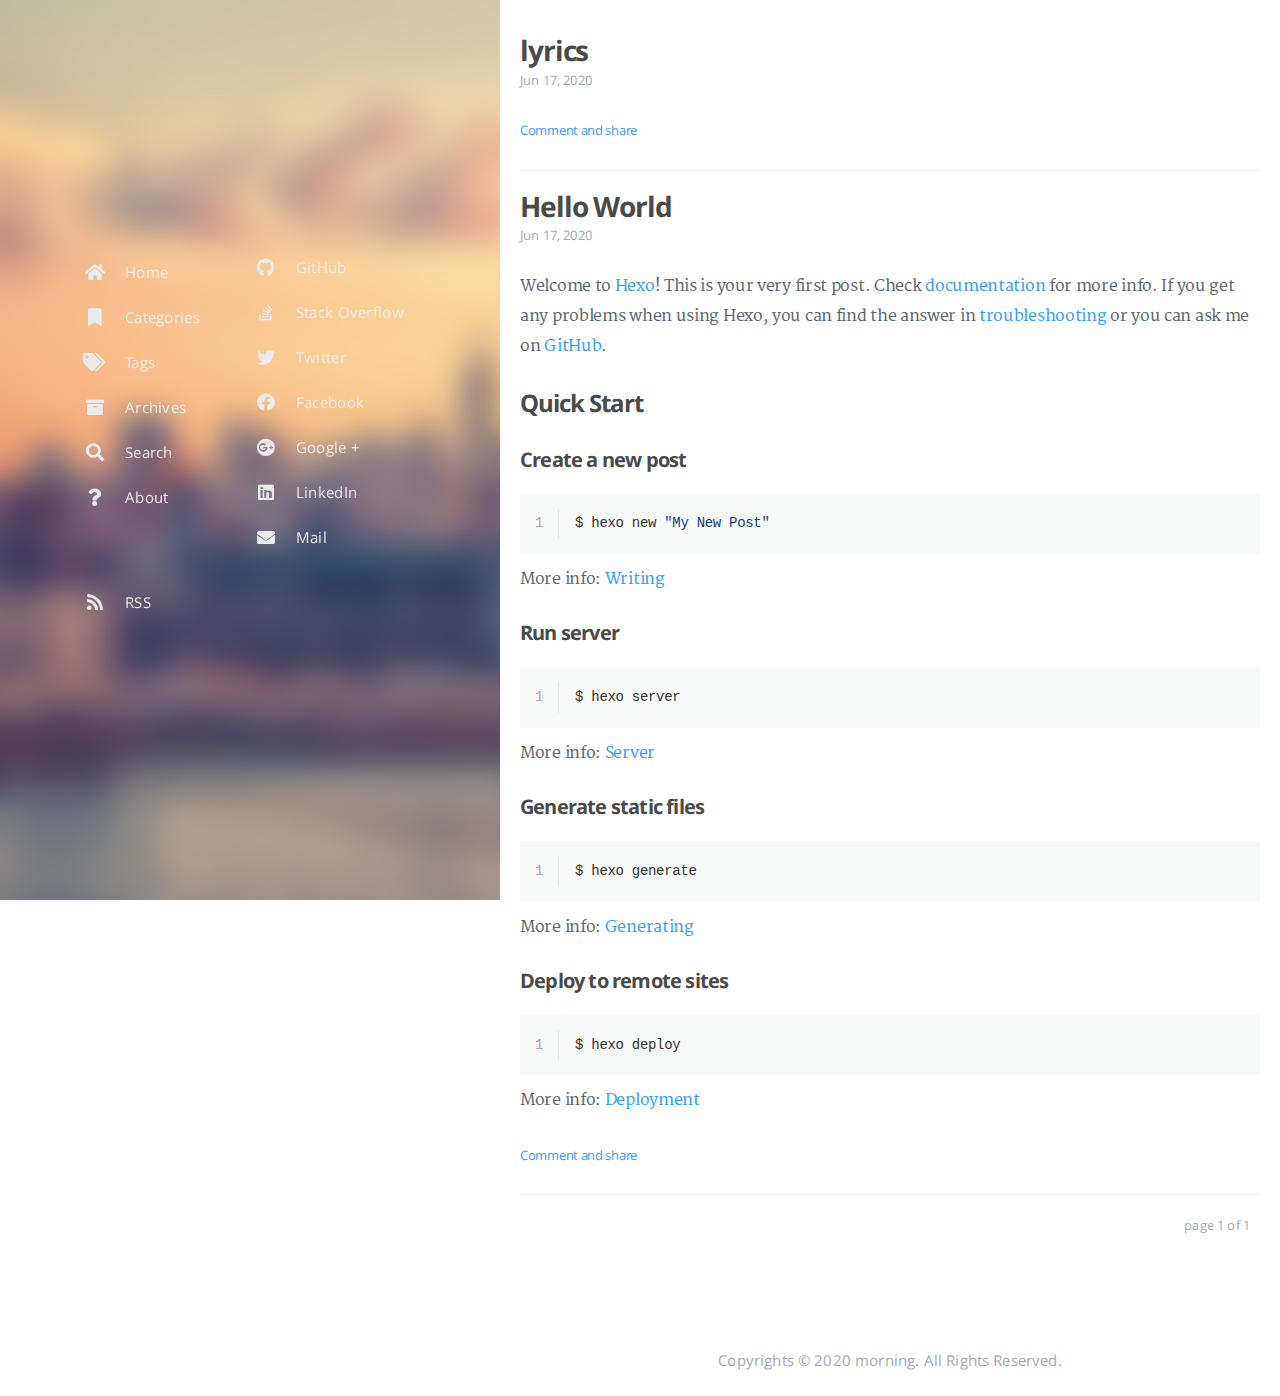
==== commit 10513926: "Site updated: 2020-06-17 21:06:45" ====
--- a/archives/index.html
+++ b/archives/index.html
@@ -1,13 +1,20 @@
+
 <!DOCTYPE html>
-<html>
+<html lang="en">
+    
 <head>
-  <meta charset="utf-8">
-  
-
-  
-  <title>Archives | 10b</title>
-  <meta name="viewport" content="width=device-width, initial-scale=1, maximum-scale=1">
-  <meta property="og:type" content="website">
+    <meta charset="UTF-8">
+    <meta name="viewport" content="width=device-width, initial-scale=1">
+    <meta name="generator" content="10b">
+    <title>Archives - 10b</title>
+    <meta name="author" content="morning">
+    
+        <meta name="keywords" content="coding, music, food, environment,">
+    
+    
+    
+    <script type="application/ld+json">{}</script>
+    <meta property="og:type" content="blog">
 <meta property="og:title" content="10b">
 <meta property="og:url" content="http://morning19.github.io/archives/index.html">
 <meta property="og:site_name" content="10b">
@@ -18,192 +25,469 @@
 <meta property="article:tag" content=" food">
 <meta property="article:tag" content=" environment">
 <meta name="twitter:card" content="summary">
-  
-    <link rel="alternate" href="/atom.xml" title="10b" type="application/atom+xml">
-  
-  
-    <link rel="icon" href="/favicon.png">
-  
-  
-    <link href="//fonts.googleapis.com/css?family=Source+Code+Pro" rel="stylesheet" type="text/css">
-  
-  
-<link rel="stylesheet" href="/css/style.css">
-
-<meta name="generator" content="Hexo 4.2.1"></head>
-
-<body>
-  <div id="container">
-    <div id="wrap">
-      <header id="header">
-  <div id="banner"></div>
-  <div id="header-outer" class="outer">
-    <div id="header-title" class="inner">
-      <h1 id="logo-wrap">
-        <a href="/" id="logo">10b</a>
-      </h1>
-      
-        <h2 id="subtitle-wrap">
-          <a href="/" id="subtitle">life with learning</a>
-        </h2>
-      
+    
+    
+        
+    
+    
+    
+    
+    
+    <!--STYLES-->
+    
+<link rel="stylesheet" href="/assets/css/style-ti6vtozejaf1jpsk0dazemjymga4vjesdimlwr8umak94ifnwmannvdi8h4v.min.css">
+
+    <!--STYLES END-->
+    
+
+    
+
+    
+</head>
+
+    <body>
+        <div id="blog">
+            <!-- Define author's picture -->
+
+
+    
+
+<header id="header" data-behavior="1">
+    <i id="btn-open-sidebar" class="fa fa-lg fa-bars"></i>
+    <div class="header-title">
+        <a
+            class="header-title-link"
+            href="/%20"
+            aria-label=""
+        >
+            10b
+        </a>
     </div>
-    <div id="header-inner" class="inner">
-      <nav id="main-nav">
-        <a id="main-nav-toggle" class="nav-icon"></a>
-        
-          <a class="main-nav-link" href="/">Home</a>
-        
-          <a class="main-nav-link" href="/archives">Archives</a>
-        
-      </nav>
-      <nav id="sub-nav">
-        
-          <a id="nav-rss-link" class="nav-icon" href="/atom.xml" title="RSS Feed"></a>
-        
-        <a id="nav-search-btn" class="nav-icon" title="Search"></a>
-      </nav>
-      <div id="search-form-wrap">
-        <form action="//google.com/search" method="get" accept-charset="UTF-8" class="search-form"><input type="search" name="q" class="search-form-input" placeholder="Search"><button type="submit" class="search-form-submit">&#xF002;</button><input type="hidden" name="sitesearch" value="http://morning19.github.io"></form>
-      </div>
+    
+        
+            <a
+                class="header-right-picture "
+                href="#about"
+                aria-label="Open the link: /#about"
+            >
+        
+        
+        </a>
+    
+</header>
+
+            <!-- Define author's picture -->
+
+
+<nav id="sidebar" data-behavior="1">
+    <div class="sidebar-container">
+        
+        
+            <ul class="sidebar-buttons">
+            
+                <li class="sidebar-button">
+                    
+                        <a
+                            class="sidebar-button-link "
+                            href="/"
+                            
+                            rel="noopener"
+                            title="Home"
+                        >
+                        <i class="sidebar-button-icon fa fa-home" aria-hidden="true"></i>
+                        <span class="sidebar-button-desc">Home</span>
+                    </a>
+            </li>
+            
+                <li class="sidebar-button">
+                    
+                        <a
+                            class="sidebar-button-link "
+                            href="/all-categories"
+                            
+                            rel="noopener"
+                            title="Categories"
+                        >
+                        <i class="sidebar-button-icon fa fa-bookmark" aria-hidden="true"></i>
+                        <span class="sidebar-button-desc">Categories</span>
+                    </a>
+            </li>
+            
+                <li class="sidebar-button">
+                    
+                        <a
+                            class="sidebar-button-link "
+                            href="/all-tags"
+                            
+                            rel="noopener"
+                            title="Tags"
+                        >
+                        <i class="sidebar-button-icon fa fa-tags" aria-hidden="true"></i>
+                        <span class="sidebar-button-desc">Tags</span>
+                    </a>
+            </li>
+            
+                <li class="sidebar-button">
+                    
+                        <a
+                            class="sidebar-button-link "
+                            href="/all-archives"
+                            
+                            rel="noopener"
+                            title="Archives"
+                        >
+                        <i class="sidebar-button-icon fa fa-archive" aria-hidden="true"></i>
+                        <span class="sidebar-button-desc">Archives</span>
+                    </a>
+            </li>
+            
+                <li class="sidebar-button">
+                    
+                        <a
+                            class="sidebar-button-link open-algolia-search"
+                            href="#search"
+                            
+                            rel="noopener"
+                            title="Search"
+                        >
+                        <i class="sidebar-button-icon fa fa-search" aria-hidden="true"></i>
+                        <span class="sidebar-button-desc">Search</span>
+                    </a>
+            </li>
+            
+                <li class="sidebar-button">
+                    
+                        <a
+                            class="sidebar-button-link "
+                            href="#about"
+                            
+                            rel="noopener"
+                            title="About"
+                        >
+                        <i class="sidebar-button-icon fa fa-question" aria-hidden="true"></i>
+                        <span class="sidebar-button-desc">About</span>
+                    </a>
+            </li>
+            
+        </ul>
+        
+            <ul class="sidebar-buttons">
+            
+                <li class="sidebar-button">
+                    
+                        <a
+                            class="sidebar-button-link "
+                            href="https://github.com/"
+                            
+                                target="_blank"
+                            
+                            rel="noopener"
+                            title="GitHub"
+                        >
+                        <i class="sidebar-button-icon fab fa-github" aria-hidden="true"></i>
+                        <span class="sidebar-button-desc">GitHub</span>
+                    </a>
+            </li>
+            
+                <li class="sidebar-button">
+                    
+                        <a
+                            class="sidebar-button-link "
+                            href="http://stackoverflow.com/users"
+                            
+                                target="_blank"
+                            
+                            rel="noopener"
+                            title="Stack Overflow"
+                        >
+                        <i class="sidebar-button-icon fab fa-stack-overflow" aria-hidden="true"></i>
+                        <span class="sidebar-button-desc">Stack Overflow</span>
+                    </a>
+            </li>
+            
+                <li class="sidebar-button">
+                    
+                        <a
+                            class="sidebar-button-link "
+                            href="https://twitter.com/"
+                            
+                                target="_blank"
+                            
+                            rel="noopener"
+                            title="Twitter"
+                        >
+                        <i class="sidebar-button-icon fab fa-twitter" aria-hidden="true"></i>
+                        <span class="sidebar-button-desc">Twitter</span>
+                    </a>
+            </li>
+            
+                <li class="sidebar-button">
+                    
+                        <a
+                            class="sidebar-button-link "
+                            href="https://facebook.com/"
+                            
+                                target="_blank"
+                            
+                            rel="noopener"
+                            title="Facebook"
+                        >
+                        <i class="sidebar-button-icon fab fa-facebook" aria-hidden="true"></i>
+                        <span class="sidebar-button-desc">Facebook</span>
+                    </a>
+            </li>
+            
+                <li class="sidebar-button">
+                    
+                        <a
+                            class="sidebar-button-link "
+                            href="https://plus.google.com/"
+                            
+                                target="_blank"
+                            
+                            rel="noopener"
+                            title="Google +"
+                        >
+                        <i class="sidebar-button-icon fab fa-google-plus" aria-hidden="true"></i>
+                        <span class="sidebar-button-desc">Google +</span>
+                    </a>
+            </li>
+            
+                <li class="sidebar-button">
+                    
+                        <a
+                            class="sidebar-button-link "
+                            href="https://www.linkedin.com/profile/"
+                            
+                                target="_blank"
+                            
+                            rel="noopener"
+                            title="LinkedIn"
+                        >
+                        <i class="sidebar-button-icon fab fa-linkedin" aria-hidden="true"></i>
+                        <span class="sidebar-button-desc">LinkedIn</span>
+                    </a>
+            </li>
+            
+                <li class="sidebar-button">
+                    
+                        <a
+                            class="sidebar-button-link "
+                            href="/mailto"
+                            
+                            rel="noopener"
+                            title="Mail"
+                        >
+                        <i class="sidebar-button-icon fa fa-envelope" aria-hidden="true"></i>
+                        <span class="sidebar-button-desc">Mail</span>
+                    </a>
+            </li>
+            
+        </ul>
+        
+            <ul class="sidebar-buttons">
+            
+                <li class="sidebar-button">
+                    
+                        <a
+                            class="sidebar-button-link "
+                            href="/atom.xml"
+                            
+                            rel="noopener"
+                            title="RSS"
+                        >
+                        <i class="sidebar-button-icon fa fa-rss" aria-hidden="true"></i>
+                        <span class="sidebar-button-desc">RSS</span>
+                    </a>
+            </li>
+            
+        </ul>
+        
     </div>
-  </div>
-</header>
-      <div class="outer">
-        <section id="main">
-  
-  
-    
-    
-      
-      
-      <section class="archives-wrap">
-        <div class="archive-year-wrap">
-          <a href="/archives/2020" class="archive-year">2020</a>
+</nav>
+
+            
+            <div id="main" data-behavior="1"
+                 class="
+                        hasCoverMetaIn
+                        ">
+                
+    <section class="postShorten-group main-content-wrap">
+    
+    
+    <article class="postShorten postShorten--thumbnailimg-bottom">
+        <div class="postShorten-wrap">
+            
+            <div class="postShorten-header">
+                <h1 class="postShorten-title">
+                    
+                        <a
+                            class="link-unstyled"
+                            href="/2020/06/17/lyrics/"
+                            aria-label=": lyrics"
+                        >
+                            lyrics
+                        </a>
+                    
+                </h1>
+                <div class="postShorten-meta">
+    <time datetime="2020-06-17T17:05:16+02:00">
+	
+		    Jun 17, 2020
+    	
+    </time>
+    
+</div>
+
+            </div>
+            
+                <div class="postShorten-content">
+                    
+                    
+                        
+
+
+                    
+                    
+                        <p>
+                            <a
+                                href="/2020/06/17/lyrics/#post-footer"
+                                class="postShorten-excerpt_link link"
+                                aria-label=""
+                            >
+                                Comment and share
+                            </a>
+                        </p>
+                    
+                </div>
+            
         </div>
-        <div class="archives">
-    
-    <article class="archive-article archive-type-post">
-  <div class="archive-article-inner">
-    <header class="archive-article-header">
-      <a href="/2020/06/17/lyrics/" class="archive-article-date">
-  <time datetime="2020-06-17T15:05:16.000Z" itemprop="datePublished">Jun 17</time>
-</a>
-      
-  
-    <h1 itemprop="name">
-      <a class="archive-article-title" href="/2020/06/17/lyrics/">lyrics</a>
-    </h1>
-  
-
-    </header>
-  </div>
-</article>
-  
-    
-    
-    <article class="archive-article archive-type-post">
-  <div class="archive-article-inner">
-    <header class="archive-article-header">
-      <a href="/2020/06/17/hello-world/" class="archive-article-date">
-  <time datetime="2020-06-17T13:44:21.506Z" itemprop="datePublished">Jun 17</time>
-</a>
-      
-  
-    <h1 itemprop="name">
-      <a class="archive-article-title" href="/2020/06/17/hello-world/">Hello World</a>
-    </h1>
-  
-
-    </header>
-  </div>
-</article>
-  
-  
-    </div></section>
-  
-
+        
+    </article>
+    
+    
+    <article class="postShorten postShorten--thumbnailimg-bottom">
+        <div class="postShorten-wrap">
+            
+            <div class="postShorten-header">
+                <h1 class="postShorten-title">
+                    
+                        <a
+                            class="link-unstyled"
+                            href="/2020/06/17/hello-world/"
+                            aria-label=": Hello World"
+                        >
+                            Hello World
+                        </a>
+                    
+                </h1>
+                <div class="postShorten-meta">
+    <time datetime="2020-06-17T15:44:21+02:00">
+	
+		    Jun 17, 2020
+    	
+    </time>
+    
+</div>
+
+            </div>
+            
+                <div class="postShorten-content">
+                    <p>Welcome to <a href="https://hexo.io/" target="_blank" rel="noopener">Hexo</a>! This is your very first post. Check <a href="https://hexo.io/docs/" target="_blank" rel="noopener">documentation</a> for more info. If you get any problems when using Hexo, you can find the answer in <a href="https://hexo.io/docs/troubleshooting.html" target="_blank" rel="noopener">troubleshooting</a> or you can ask me on <a href="https://github.com/hexojs/hexo/issues" target="_blank" rel="noopener">GitHub</a>.</p>
+<h2 id="Quick-Start"><a href="#Quick-Start" class="headerlink" title="Quick Start"></a>Quick Start</h2><h3 id="Create-a-new-post"><a href="#Create-a-new-post" class="headerlink" title="Create a new post"></a>Create a new post</h3><figure class="highlight bash"><table><tr><td class="gutter"><pre><span class="line">1</span><br></pre></td><td class="code"><pre><span class="line">$ hexo new <span class="string">"My New Post"</span></span><br></pre></td></tr></table></figure>
+
+<p>More info: <a href="https://hexo.io/docs/writing.html" target="_blank" rel="noopener">Writing</a></p>
+<h3 id="Run-server"><a href="#Run-server" class="headerlink" title="Run server"></a>Run server</h3><figure class="highlight bash"><table><tr><td class="gutter"><pre><span class="line">1</span><br></pre></td><td class="code"><pre><span class="line">$ hexo server</span><br></pre></td></tr></table></figure>
+
+<p>More info: <a href="https://hexo.io/docs/server.html" target="_blank" rel="noopener">Server</a></p>
+<h3 id="Generate-static-files"><a href="#Generate-static-files" class="headerlink" title="Generate static files"></a>Generate static files</h3><figure class="highlight bash"><table><tr><td class="gutter"><pre><span class="line">1</span><br></pre></td><td class="code"><pre><span class="line">$ hexo generate</span><br></pre></td></tr></table></figure>
+
+<p>More info: <a href="https://hexo.io/docs/generating.html" target="_blank" rel="noopener">Generating</a></p>
+<h3 id="Deploy-to-remote-sites"><a href="#Deploy-to-remote-sites" class="headerlink" title="Deploy to remote sites"></a>Deploy to remote sites</h3><figure class="highlight bash"><table><tr><td class="gutter"><pre><span class="line">1</span><br></pre></td><td class="code"><pre><span class="line">$ hexo deploy</span><br></pre></td></tr></table></figure>
+
+<p>More info: <a href="https://hexo.io/docs/one-command-deployment.html" target="_blank" rel="noopener">Deployment</a></p>
+
+                    
+                        
+
+
+                    
+                    
+                        <p>
+                            <a
+                                href="/2020/06/17/hello-world/#post-footer"
+                                class="postShorten-excerpt_link link"
+                                aria-label=""
+                            >
+                                Comment and share
+                            </a>
+                        </p>
+                    
+                </div>
+            
+        </div>
+        
+    </article>
+    
+    <div class="pagination-bar">
+    <ul class="pagination">
+        
+        
+        <li class="pagination-number">page 1 of 1</li>
+    </ul>
+</div>
 
 </section>
-        
-          <aside id="sidebar">
-  
-    
-
-  
-    
-
-  
-    
-  
-    
-  <div class="widget-wrap">
-    <h3 class="widget-title">Archives</h3>
-    <div class="widget">
-      <ul class="archive-list"><li class="archive-list-item"><a class="archive-list-link" href="/archives/2020/06/">June 2020</a></li></ul>
+
+
+
+                <footer id="footer" class="main-content-wrap">
+    <span class="copyrights">
+        Copyrights &copy; 2020 morning. All Rights Reserved.
+    </span>
+</footer>
+
+            </div>
+            
+        </div>
+        
+
+
+<div id="about">
+    <div id="about-card">
+        <div id="about-btn-close">
+            <i class="fa fa-times"></i>
+        </div>
+        
+            <h4 id="about-card-name">morning</h4>
+        
+            <div id="about-card-bio"><p>author.bio</p>
+</div>
+        
+        
+            <div id="about-card-job">
+                <i class="fa fa-briefcase"></i>
+                <br/>
+                <p>author.job</p>
+
+            </div>
+        
+        
     </div>
-  </div>
-
-
-  
-    
-  <div class="widget-wrap">
-    <h3 class="widget-title">Recent Posts</h3>
-    <div class="widget">
-      <ul>
-        
-          <li>
-            <a href="/2020/06/17/lyrics/">lyrics</a>
-          </li>
-        
-          <li>
-            <a href="/2020/06/17/hello-world/">Hello World</a>
-          </li>
-        
-      </ul>
-    </div>
-  </div>
-
-  
-</aside>
-        
-      </div>
-      <footer id="footer">
-  
-  <div class="outer">
-    <div id="footer-info" class="inner">
-      &copy; 2020 morning<br>
-      Powered by <a href="http://hexo.io/" target="_blank">Hexo</a>
-    </div>
-  </div>
-</footer>
-    </div>
-    <nav id="mobile-nav">
-  
-    <a href="/" class="mobile-nav-link">Home</a>
-  
-    <a href="/archives" class="mobile-nav-link">Archives</a>
-  
-</nav>
-    
-
-<script src="//ajax.googleapis.com/ajax/libs/jquery/2.0.3/jquery.min.js"></script>
-
-
-  
-<link rel="stylesheet" href="/fancybox/jquery.fancybox.css">
-
-  
-<script src="/fancybox/jquery.fancybox.pack.js"></script>
-
-
-
-
-<script src="/js/script.js"></script>
-
-
-
-
-  </div>
-</body>
-</html>+</div>
+
+        
+        
+<div id="cover" style="background-image:url('/assets/images/cover.jpg');"></div>
+        <!--SCRIPTS-->
+
+<script src="/assets/js/script-hvngsxhwiv8ld6x5nelkm4tzmubczwyhwmxyocoijascvbk7gdy3x8qdy74b.min.js"></script>
+
+<!--SCRIPTS END-->
+
+
+
+
+
+    </body>
+</html>
--- a/assets/css/style-ti6vtozejaf1jpsk0dazemjymga4vjesdimlwr8umak94ifnwmannvdi8h4v.min.css
+++ b/assets/css/style-ti6vtozejaf1jpsk0dazemjymga4vjesdimlwr8umak94ifnwmannvdi8h4v.min.css
@@ -0,0 +1,4 @@
+@charset "UTF-8";/*!
+ * Font Awesome Free 5.12.1 by @fontawesome - https://fontawesome.com
+ * License - https://fontawesome.com/license/free (Icons: CC BY 4.0, Fonts: SIL OFL 1.1, Code: MIT License)
+ */.fa,.fab,.fad,.fal,.far,.fas{-moz-osx-font-smoothing:grayscale;-webkit-font-smoothing:antialiased;display:inline-block;font-style:normal;font-variant:normal;text-rendering:auto;line-height:1}.fa-lg{font-size:1.33333em;line-height:.75em;vertical-align:-.0667em}.fa-xs{font-size:.75em}.fa-sm{font-size:.875em}.fa-1x{font-size:1em}.fa-2x{font-size:2em}.fa-3x{font-size:3em}.fa-4x{font-size:4em}.fa-5x{font-size:5em}.fa-6x{font-size:6em}.fa-7x{font-size:7em}.fa-8x{font-size:8em}.fa-9x{font-size:9em}.fa-10x{font-size:10em}.fa-fw{text-align:center;width:1.25em}.fa-ul{list-style-type:none;margin-left:2.5em;padding-left:0}.fa-ul>li{position:relative}.fa-li{left:-2em;position:absolute;text-align:center;width:2em;line-height:inherit}.fa-border{border:solid .08em #eee;border-radius:.1em;padding:.2em .25em .15em}.fa-pull-left{float:left}.fa-pull-right{float:right}.fa.fa-pull-left,.fab.fa-pull-left,.fal.fa-pull-left,.far.fa-pull-left,.fas.fa-pull-left{margin-right:.3em}.fa.fa-pull-right,.fab.fa-pull-right,.fal.fa-pull-right,.far.fa-pull-right,.fas.fa-pull-right{margin-left:.3em}.fa-spin{-webkit-animation:fa-spin 2s infinite linear;animation:fa-spin 2s infinite linear}.fa-pulse{-webkit-animation:fa-spin 1s infinite steps(8);animation:fa-spin 1s infinite steps(8)}@-webkit-keyframes fa-spin{0%{-webkit-transform:rotate(0);transform:rotate(0)}100%{-webkit-transform:rotate(360deg);transform:rotate(360deg)}}@keyframes fa-spin{0%{-webkit-transform:rotate(0);transform:rotate(0)}100%{-webkit-transform:rotate(360deg);transform:rotate(360deg)}}.fa-rotate-90{-webkit-transform:rotate(90deg);transform:rotate(90deg)}.fa-rotate-180{-webkit-transform:rotate(180deg);transform:rotate(180deg)}.fa-rotate-270{-webkit-transform:rotate(270deg);transform:rotate(270deg)}.fa-flip-horizontal{-webkit-transform:scale(-1,1);transform:scale(-1,1)}.fa-flip-vertical{-webkit-transform:scale(1,-1);transform:scale(1,-1)}.fa-flip-both,.fa-flip-horizontal.fa-flip-vertical{-webkit-transform:scale(-1,-1);transform:scale(-1,-1)}:root .fa-flip-both,:root .fa-flip-horizontal,:root .fa-flip-vertical,:root .fa-rotate-180,:root .fa-rotate-270,:root .fa-rotate-90{-webkit-filter:none;filter:none}.fa-stack{display:inline-block;height:2em;line-height:2em;position:relative;vertical-align:middle;width:2.5em}.fa-stack-1x,.fa-stack-2x{left:0;position:absolute;text-align:center;width:100%}.fa-stack-1x{line-height:inherit}.fa-stack-2x{font-size:2em}.fa-inverse{color:#fff}.fa-500px:before{content:"\f26e"}.fa-accessible-icon:before{content:"\f368"}.fa-accusoft:before{content:"\f369"}.fa-acquisitions-incorporated:before{content:"\f6af"}.fa-ad:before{content:"\f641"}.fa-address-book:before{content:"\f2b9"}.fa-address-card:before{content:"\f2bb"}.fa-adjust:before{content:"\f042"}.fa-adn:before{content:"\f170"}.fa-adobe:before{content:"\f778"}.fa-adversal:before{content:"\f36a"}.fa-affiliatetheme:before{content:"\f36b"}.fa-air-freshener:before{content:"\f5d0"}.fa-airbnb:before{content:"\f834"}.fa-algolia:before{content:"\f36c"}.fa-align-center:before{content:"\f037"}.fa-align-justify:before{content:"\f039"}.fa-align-left:before{content:"\f036"}.fa-align-right:before{content:"\f038"}.fa-alipay:before{content:"\f642"}.fa-allergies:before{content:"\f461"}.fa-amazon:before{content:"\f270"}.fa-amazon-pay:before{content:"\f42c"}.fa-ambulance:before{content:"\f0f9"}.fa-american-sign-language-interpreting:before{content:"\f2a3"}.fa-amilia:before{content:"\f36d"}.fa-anchor:before{content:"\f13d"}.fa-android:before{content:"\f17b"}.fa-angellist:before{content:"\f209"}.fa-angle-double-down:before{content:"\f103"}.fa-angle-double-left:before{content:"\f100"}.fa-angle-double-right:before{content:"\f101"}.fa-angle-double-up:before{content:"\f102"}.fa-angle-down:before{content:"\f107"}.fa-angle-left:before{content:"\f104"}.fa-angle-right:before{content:"\f105"}.fa-angle-up:before{content:"\f106"}.fa-angry:before{content:"\f556"}.fa-angrycreative:before{content:"\f36e"}.fa-angular:before{content:"\f420"}.fa-ankh:before{content:"\f644"}.fa-app-store:before{content:"\f36f"}.fa-app-store-ios:before{content:"\f370"}.fa-apper:before{content:"\f371"}.fa-apple:before{content:"\f179"}.fa-apple-alt:before{content:"\f5d1"}.fa-apple-pay:before{content:"\f415"}.fa-archive:before{content:"\f187"}.fa-archway:before{content:"\f557"}.fa-arrow-alt-circle-down:before{content:"\f358"}.fa-arrow-alt-circle-left:before{content:"\f359"}.fa-arrow-alt-circle-right:before{content:"\f35a"}.fa-arrow-alt-circle-up:before{content:"\f35b"}.fa-arrow-circle-down:before{content:"\f0ab"}.fa-arrow-circle-left:before{content:"\f0a8"}.fa-arrow-circle-right:before{content:"\f0a9"}.fa-arrow-circle-up:before{content:"\f0aa"}.fa-arrow-down:before{content:"\f063"}.fa-arrow-left:before{content:"\f060"}.fa-arrow-right:before{content:"\f061"}.fa-arrow-up:before{content:"\f062"}.fa-arrows-alt:before{content:"\f0b2"}.fa-arrows-alt-h:before{content:"\f337"}.fa-arrows-alt-v:before{content:"\f338"}.fa-artstation:before{content:"\f77a"}.fa-assistive-listening-systems:before{content:"\f2a2"}.fa-asterisk:before{content:"\f069"}.fa-asymmetrik:before{content:"\f372"}.fa-at:before{content:"\f1fa"}.fa-atlas:before{content:"\f558"}.fa-atlassian:before{content:"\f77b"}.fa-atom:before{content:"\f5d2"}.fa-audible:before{content:"\f373"}.fa-audio-description:before{content:"\f29e"}.fa-autoprefixer:before{content:"\f41c"}.fa-avianex:before{content:"\f374"}.fa-aviato:before{content:"\f421"}.fa-award:before{content:"\f559"}.fa-aws:before{content:"\f375"}.fa-baby:before{content:"\f77c"}.fa-baby-carriage:before{content:"\f77d"}.fa-backspace:before{content:"\f55a"}.fa-backward:before{content:"\f04a"}.fa-bacon:before{content:"\f7e5"}.fa-bahai:before{content:"\f666"}.fa-balance-scale:before{content:"\f24e"}.fa-balance-scale-left:before{content:"\f515"}.fa-balance-scale-right:before{content:"\f516"}.fa-ban:before{content:"\f05e"}.fa-band-aid:before{content:"\f462"}.fa-bandcamp:before{content:"\f2d5"}.fa-barcode:before{content:"\f02a"}.fa-bars:before{content:"\f0c9"}.fa-baseball-ball:before{content:"\f433"}.fa-basketball-ball:before{content:"\f434"}.fa-bath:before{content:"\f2cd"}.fa-battery-empty:before{content:"\f244"}.fa-battery-full:before{content:"\f240"}.fa-battery-half:before{content:"\f242"}.fa-battery-quarter:before{content:"\f243"}.fa-battery-three-quarters:before{content:"\f241"}.fa-battle-net:before{content:"\f835"}.fa-bed:before{content:"\f236"}.fa-beer:before{content:"\f0fc"}.fa-behance:before{content:"\f1b4"}.fa-behance-square:before{content:"\f1b5"}.fa-bell:before{content:"\f0f3"}.fa-bell-slash:before{content:"\f1f6"}.fa-bezier-curve:before{content:"\f55b"}.fa-bible:before{content:"\f647"}.fa-bicycle:before{content:"\f206"}.fa-biking:before{content:"\f84a"}.fa-bimobject:before{content:"\f378"}.fa-binoculars:before{content:"\f1e5"}.fa-biohazard:before{content:"\f780"}.fa-birthday-cake:before{content:"\f1fd"}.fa-bitbucket:before{content:"\f171"}.fa-bitcoin:before{content:"\f379"}.fa-bity:before{content:"\f37a"}.fa-black-tie:before{content:"\f27e"}.fa-blackberry:before{content:"\f37b"}.fa-blender:before{content:"\f517"}.fa-blender-phone:before{content:"\f6b6"}.fa-blind:before{content:"\f29d"}.fa-blog:before{content:"\f781"}.fa-blogger:before{content:"\f37c"}.fa-blogger-b:before{content:"\f37d"}.fa-bluetooth:before{content:"\f293"}.fa-bluetooth-b:before{content:"\f294"}.fa-bold:before{content:"\f032"}.fa-bolt:before{content:"\f0e7"}.fa-bomb:before{content:"\f1e2"}.fa-bone:before{content:"\f5d7"}.fa-bong:before{content:"\f55c"}.fa-book:before{content:"\f02d"}.fa-book-dead:before{content:"\f6b7"}.fa-book-medical:before{content:"\f7e6"}.fa-book-open:before{content:"\f518"}.fa-book-reader:before{content:"\f5da"}.fa-bookmark:before{content:"\f02e"}.fa-bootstrap:before{content:"\f836"}.fa-border-all:before{content:"\f84c"}.fa-border-none:before{content:"\f850"}.fa-border-style:before{content:"\f853"}.fa-bowling-ball:before{content:"\f436"}.fa-box:before{content:"\f466"}.fa-box-open:before{content:"\f49e"}.fa-boxes:before{content:"\f468"}.fa-braille:before{content:"\f2a1"}.fa-brain:before{content:"\f5dc"}.fa-bread-slice:before{content:"\f7ec"}.fa-briefcase:before{content:"\f0b1"}.fa-briefcase-medical:before{content:"\f469"}.fa-broadcast-tower:before{content:"\f519"}.fa-broom:before{content:"\f51a"}.fa-brush:before{content:"\f55d"}.fa-btc:before{content:"\f15a"}.fa-buffer:before{content:"\f837"}.fa-bug:before{content:"\f188"}.fa-building:before{content:"\f1ad"}.fa-bullhorn:before{content:"\f0a1"}.fa-bullseye:before{content:"\f140"}.fa-burn:before{content:"\f46a"}.fa-buromobelexperte:before{content:"\f37f"}.fa-bus:before{content:"\f207"}.fa-bus-alt:before{content:"\f55e"}.fa-business-time:before{content:"\f64a"}.fa-buy-n-large:before{content:"\f8a6"}.fa-buysellads:before{content:"\f20d"}.fa-calculator:before{content:"\f1ec"}.fa-calendar:before{content:"\f133"}.fa-calendar-alt:before{content:"\f073"}.fa-calendar-check:before{content:"\f274"}.fa-calendar-day:before{content:"\f783"}.fa-calendar-minus:before{content:"\f272"}.fa-calendar-plus:before{content:"\f271"}.fa-calendar-times:before{content:"\f273"}.fa-calendar-week:before{content:"\f784"}.fa-camera:before{content:"\f030"}.fa-camera-retro:before{content:"\f083"}.fa-campground:before{content:"\f6bb"}.fa-canadian-maple-leaf:before{content:"\f785"}.fa-candy-cane:before{content:"\f786"}.fa-cannabis:before{content:"\f55f"}.fa-capsules:before{content:"\f46b"}.fa-car:before{content:"\f1b9"}.fa-car-alt:before{content:"\f5de"}.fa-car-battery:before{content:"\f5df"}.fa-car-crash:before{content:"\f5e1"}.fa-car-side:before{content:"\f5e4"}.fa-caravan:before{content:"\f8ff"}.fa-caret-down:before{content:"\f0d7"}.fa-caret-left:before{content:"\f0d9"}.fa-caret-right:before{content:"\f0da"}.fa-caret-square-down:before{content:"\f150"}.fa-caret-square-left:before{content:"\f191"}.fa-caret-square-right:before{content:"\f152"}.fa-caret-square-up:before{content:"\f151"}.fa-caret-up:before{content:"\f0d8"}.fa-carrot:before{content:"\f787"}.fa-cart-arrow-down:before{content:"\f218"}.fa-cart-plus:before{content:"\f217"}.fa-cash-register:before{content:"\f788"}.fa-cat:before{content:"\f6be"}.fa-cc-amazon-pay:before{content:"\f42d"}.fa-cc-amex:before{content:"\f1f3"}.fa-cc-apple-pay:before{content:"\f416"}.fa-cc-diners-club:before{content:"\f24c"}.fa-cc-discover:before{content:"\f1f2"}.fa-cc-jcb:before{content:"\f24b"}.fa-cc-mastercard:before{content:"\f1f1"}.fa-cc-paypal:before{content:"\f1f4"}.fa-cc-stripe:before{content:"\f1f5"}.fa-cc-visa:before{content:"\f1f0"}.fa-centercode:before{content:"\f380"}.fa-centos:before{content:"\f789"}.fa-certificate:before{content:"\f0a3"}.fa-chair:before{content:"\f6c0"}.fa-chalkboard:before{content:"\f51b"}.fa-chalkboard-teacher:before{content:"\f51c"}.fa-charging-station:before{content:"\f5e7"}.fa-chart-area:before{content:"\f1fe"}.fa-chart-bar:before{content:"\f080"}.fa-chart-line:before{content:"\f201"}.fa-chart-pie:before{content:"\f200"}.fa-check:before{content:"\f00c"}.fa-check-circle:before{content:"\f058"}.fa-check-double:before{content:"\f560"}.fa-check-square:before{content:"\f14a"}.fa-cheese:before{content:"\f7ef"}.fa-chess:before{content:"\f439"}.fa-chess-bishop:before{content:"\f43a"}.fa-chess-board:before{content:"\f43c"}.fa-chess-king:before{content:"\f43f"}.fa-chess-knight:before{content:"\f441"}.fa-chess-pawn:before{content:"\f443"}.fa-chess-queen:before{content:"\f445"}.fa-chess-rook:before{content:"\f447"}.fa-chevron-circle-down:before{content:"\f13a"}.fa-chevron-circle-left:before{content:"\f137"}.fa-chevron-circle-right:before{content:"\f138"}.fa-chevron-circle-up:before{content:"\f139"}.fa-chevron-down:before{content:"\f078"}.fa-chevron-left:before{content:"\f053"}.fa-chevron-right:before{content:"\f054"}.fa-chevron-up:before{content:"\f077"}.fa-child:before{content:"\f1ae"}.fa-chrome:before{content:"\f268"}.fa-chromecast:before{content:"\f838"}.fa-church:before{content:"\f51d"}.fa-circle:before{content:"\f111"}.fa-circle-notch:before{content:"\f1ce"}.fa-city:before{content:"\f64f"}.fa-clinic-medical:before{content:"\f7f2"}.fa-clipboard:before{content:"\f328"}.fa-clipboard-check:before{content:"\f46c"}.fa-clipboard-list:before{content:"\f46d"}.fa-clock:before{content:"\f017"}.fa-clone:before{content:"\f24d"}.fa-closed-captioning:before{content:"\f20a"}.fa-cloud:before{content:"\f0c2"}.fa-cloud-download-alt:before{content:"\f381"}.fa-cloud-meatball:before{content:"\f73b"}.fa-cloud-moon:before{content:"\f6c3"}.fa-cloud-moon-rain:before{content:"\f73c"}.fa-cloud-rain:before{content:"\f73d"}.fa-cloud-showers-heavy:before{content:"\f740"}.fa-cloud-sun:before{content:"\f6c4"}.fa-cloud-sun-rain:before{content:"\f743"}.fa-cloud-upload-alt:before{content:"\f382"}.fa-cloudscale:before{content:"\f383"}.fa-cloudsmith:before{content:"\f384"}.fa-cloudversify:before{content:"\f385"}.fa-cocktail:before{content:"\f561"}.fa-code:before{content:"\f121"}.fa-code-branch:before{content:"\f126"}.fa-codepen:before{content:"\f1cb"}.fa-codiepie:before{content:"\f284"}.fa-coffee:before{content:"\f0f4"}.fa-cog:before{content:"\f013"}.fa-cogs:before{content:"\f085"}.fa-coins:before{content:"\f51e"}.fa-columns:before{content:"\f0db"}.fa-comment:before{content:"\f075"}.fa-comment-alt:before{content:"\f27a"}.fa-comment-dollar:before{content:"\f651"}.fa-comment-dots:before{content:"\f4ad"}.fa-comment-medical:before{content:"\f7f5"}.fa-comment-slash:before{content:"\f4b3"}.fa-comments:before{content:"\f086"}.fa-comments-dollar:before{content:"\f653"}.fa-compact-disc:before{content:"\f51f"}.fa-compass:before{content:"\f14e"}.fa-compress:before{content:"\f066"}.fa-compress-alt:before{content:"\f422"}.fa-compress-arrows-alt:before{content:"\f78c"}.fa-concierge-bell:before{content:"\f562"}.fa-confluence:before{content:"\f78d"}.fa-connectdevelop:before{content:"\f20e"}.fa-contao:before{content:"\f26d"}.fa-cookie:before{content:"\f563"}.fa-cookie-bite:before{content:"\f564"}.fa-copy:before{content:"\f0c5"}.fa-copyright:before{content:"\f1f9"}.fa-cotton-bureau:before{content:"\f89e"}.fa-couch:before{content:"\f4b8"}.fa-cpanel:before{content:"\f388"}.fa-creative-commons:before{content:"\f25e"}.fa-creative-commons-by:before{content:"\f4e7"}.fa-creative-commons-nc:before{content:"\f4e8"}.fa-creative-commons-nc-eu:before{content:"\f4e9"}.fa-creative-commons-nc-jp:before{content:"\f4ea"}.fa-creative-commons-nd:before{content:"\f4eb"}.fa-creative-commons-pd:before{content:"\f4ec"}.fa-creative-commons-pd-alt:before{content:"\f4ed"}.fa-creative-commons-remix:before{content:"\f4ee"}.fa-creative-commons-sa:before{content:"\f4ef"}.fa-creative-commons-sampling:before{content:"\f4f0"}.fa-creative-commons-sampling-plus:before{content:"\f4f1"}.fa-creative-commons-share:before{content:"\f4f2"}.fa-creative-commons-zero:before{content:"\f4f3"}.fa-credit-card:before{content:"\f09d"}.fa-critical-role:before{content:"\f6c9"}.fa-crop:before{content:"\f125"}.fa-crop-alt:before{content:"\f565"}.fa-cross:before{content:"\f654"}.fa-crosshairs:before{content:"\f05b"}.fa-crow:before{content:"\f520"}.fa-crown:before{content:"\f521"}.fa-crutch:before{content:"\f7f7"}.fa-css3:before{content:"\f13c"}.fa-css3-alt:before{content:"\f38b"}.fa-cube:before{content:"\f1b2"}.fa-cubes:before{content:"\f1b3"}.fa-cut:before{content:"\f0c4"}.fa-cuttlefish:before{content:"\f38c"}.fa-d-and-d:before{content:"\f38d"}.fa-d-and-d-beyond:before{content:"\f6ca"}.fa-dailymotion:before{content:"\f952"}.fa-dashcube:before{content:"\f210"}.fa-database:before{content:"\f1c0"}.fa-deaf:before{content:"\f2a4"}.fa-delicious:before{content:"\f1a5"}.fa-democrat:before{content:"\f747"}.fa-deploydog:before{content:"\f38e"}.fa-deskpro:before{content:"\f38f"}.fa-desktop:before{content:"\f108"}.fa-dev:before{content:"\f6cc"}.fa-deviantart:before{content:"\f1bd"}.fa-dharmachakra:before{content:"\f655"}.fa-dhl:before{content:"\f790"}.fa-diagnoses:before{content:"\f470"}.fa-diaspora:before{content:"\f791"}.fa-dice:before{content:"\f522"}.fa-dice-d20:before{content:"\f6cf"}.fa-dice-d6:before{content:"\f6d1"}.fa-dice-five:before{content:"\f523"}.fa-dice-four:before{content:"\f524"}.fa-dice-one:before{content:"\f525"}.fa-dice-six:before{content:"\f526"}.fa-dice-three:before{content:"\f527"}.fa-dice-two:before{content:"\f528"}.fa-digg:before{content:"\f1a6"}.fa-digital-ocean:before{content:"\f391"}.fa-digital-tachograph:before{content:"\f566"}.fa-directions:before{content:"\f5eb"}.fa-discord:before{content:"\f392"}.fa-discourse:before{content:"\f393"}.fa-divide:before{content:"\f529"}.fa-dizzy:before{content:"\f567"}.fa-dna:before{content:"\f471"}.fa-dochub:before{content:"\f394"}.fa-docker:before{content:"\f395"}.fa-dog:before{content:"\f6d3"}.fa-dollar-sign:before{content:"\f155"}.fa-dolly:before{content:"\f472"}.fa-dolly-flatbed:before{content:"\f474"}.fa-donate:before{content:"\f4b9"}.fa-door-closed:before{content:"\f52a"}.fa-door-open:before{content:"\f52b"}.fa-dot-circle:before{content:"\f192"}.fa-dove:before{content:"\f4ba"}.fa-download:before{content:"\f019"}.fa-draft2digital:before{content:"\f396"}.fa-drafting-compass:before{content:"\f568"}.fa-dragon:before{content:"\f6d5"}.fa-draw-polygon:before{content:"\f5ee"}.fa-dribbble:before{content:"\f17d"}.fa-dribbble-square:before{content:"\f397"}.fa-dropbox:before{content:"\f16b"}.fa-drum:before{content:"\f569"}.fa-drum-steelpan:before{content:"\f56a"}.fa-drumstick-bite:before{content:"\f6d7"}.fa-drupal:before{content:"\f1a9"}.fa-dumbbell:before{content:"\f44b"}.fa-dumpster:before{content:"\f793"}.fa-dumpster-fire:before{content:"\f794"}.fa-dungeon:before{content:"\f6d9"}.fa-dyalog:before{content:"\f399"}.fa-earlybirds:before{content:"\f39a"}.fa-ebay:before{content:"\f4f4"}.fa-edge:before{content:"\f282"}.fa-edit:before{content:"\f044"}.fa-egg:before{content:"\f7fb"}.fa-eject:before{content:"\f052"}.fa-elementor:before{content:"\f430"}.fa-ellipsis-h:before{content:"\f141"}.fa-ellipsis-v:before{content:"\f142"}.fa-ello:before{content:"\f5f1"}.fa-ember:before{content:"\f423"}.fa-empire:before{content:"\f1d1"}.fa-envelope:before{content:"\f0e0"}.fa-envelope-open:before{content:"\f2b6"}.fa-envelope-open-text:before{content:"\f658"}.fa-envelope-square:before{content:"\f199"}.fa-envira:before{content:"\f299"}.fa-equals:before{content:"\f52c"}.fa-eraser:before{content:"\f12d"}.fa-erlang:before{content:"\f39d"}.fa-ethereum:before{content:"\f42e"}.fa-ethernet:before{content:"\f796"}.fa-etsy:before{content:"\f2d7"}.fa-euro-sign:before{content:"\f153"}.fa-evernote:before{content:"\f839"}.fa-exchange-alt:before{content:"\f362"}.fa-exclamation:before{content:"\f12a"}.fa-exclamation-circle:before{content:"\f06a"}.fa-exclamation-triangle:before{content:"\f071"}.fa-expand:before{content:"\f065"}.fa-expand-alt:before{content:"\f424"}.fa-expand-arrows-alt:before{content:"\f31e"}.fa-expeditedssl:before{content:"\f23e"}.fa-external-link-alt:before{content:"\f35d"}.fa-external-link-square-alt:before{content:"\f360"}.fa-eye:before{content:"\f06e"}.fa-eye-dropper:before{content:"\f1fb"}.fa-eye-slash:before{content:"\f070"}.fa-facebook:before{content:"\f09a"}.fa-facebook-f:before{content:"\f39e"}.fa-facebook-messenger:before{content:"\f39f"}.fa-facebook-square:before{content:"\f082"}.fa-fan:before{content:"\f863"}.fa-fantasy-flight-games:before{content:"\f6dc"}.fa-fast-backward:before{content:"\f049"}.fa-fast-forward:before{content:"\f050"}.fa-fax:before{content:"\f1ac"}.fa-feather:before{content:"\f52d"}.fa-feather-alt:before{content:"\f56b"}.fa-fedex:before{content:"\f797"}.fa-fedora:before{content:"\f798"}.fa-female:before{content:"\f182"}.fa-fighter-jet:before{content:"\f0fb"}.fa-figma:before{content:"\f799"}.fa-file:before{content:"\f15b"}.fa-file-alt:before{content:"\f15c"}.fa-file-archive:before{content:"\f1c6"}.fa-file-audio:before{content:"\f1c7"}.fa-file-code:before{content:"\f1c9"}.fa-file-contract:before{content:"\f56c"}.fa-file-csv:before{content:"\f6dd"}.fa-file-download:before{content:"\f56d"}.fa-file-excel:before{content:"\f1c3"}.fa-file-export:before{content:"\f56e"}.fa-file-image:before{content:"\f1c5"}.fa-file-import:before{content:"\f56f"}.fa-file-invoice:before{content:"\f570"}.fa-file-invoice-dollar:before{content:"\f571"}.fa-file-medical:before{content:"\f477"}.fa-file-medical-alt:before{content:"\f478"}.fa-file-pdf:before{content:"\f1c1"}.fa-file-powerpoint:before{content:"\f1c4"}.fa-file-prescription:before{content:"\f572"}.fa-file-signature:before{content:"\f573"}.fa-file-upload:before{content:"\f574"}.fa-file-video:before{content:"\f1c8"}.fa-file-word:before{content:"\f1c2"}.fa-fill:before{content:"\f575"}.fa-fill-drip:before{content:"\f576"}.fa-film:before{content:"\f008"}.fa-filter:before{content:"\f0b0"}.fa-fingerprint:before{content:"\f577"}.fa-fire:before{content:"\f06d"}.fa-fire-alt:before{content:"\f7e4"}.fa-fire-extinguisher:before{content:"\f134"}.fa-firefox:before{content:"\f269"}.fa-firefox-browser:before{content:"\f907"}.fa-first-aid:before{content:"\f479"}.fa-first-order:before{content:"\f2b0"}.fa-first-order-alt:before{content:"\f50a"}.fa-firstdraft:before{content:"\f3a1"}.fa-fish:before{content:"\f578"}.fa-fist-raised:before{content:"\f6de"}.fa-flag:before{content:"\f024"}.fa-flag-checkered:before{content:"\f11e"}.fa-flag-usa:before{content:"\f74d"}.fa-flask:before{content:"\f0c3"}.fa-flickr:before{content:"\f16e"}.fa-flipboard:before{content:"\f44d"}.fa-flushed:before{content:"\f579"}.fa-fly:before{content:"\f417"}.fa-folder:before{content:"\f07b"}.fa-folder-minus:before{content:"\f65d"}.fa-folder-open:before{content:"\f07c"}.fa-folder-plus:before{content:"\f65e"}.fa-font:before{content:"\f031"}.fa-font-awesome:before{content:"\f2b4"}.fa-font-awesome-alt:before{content:"\f35c"}.fa-font-awesome-flag:before{content:"\f425"}.fa-font-awesome-logo-full:before{content:"\f4e6"}.fa-fonticons:before{content:"\f280"}.fa-fonticons-fi:before{content:"\f3a2"}.fa-football-ball:before{content:"\f44e"}.fa-fort-awesome:before{content:"\f286"}.fa-fort-awesome-alt:before{content:"\f3a3"}.fa-forumbee:before{content:"\f211"}.fa-forward:before{content:"\f04e"}.fa-foursquare:before{content:"\f180"}.fa-free-code-camp:before{content:"\f2c5"}.fa-freebsd:before{content:"\f3a4"}.fa-frog:before{content:"\f52e"}.fa-frown:before{content:"\f119"}.fa-frown-open:before{content:"\f57a"}.fa-fulcrum:before{content:"\f50b"}.fa-funnel-dollar:before{content:"\f662"}.fa-futbol:before{content:"\f1e3"}.fa-galactic-republic:before{content:"\f50c"}.fa-galactic-senate:before{content:"\f50d"}.fa-gamepad:before{content:"\f11b"}.fa-gas-pump:before{content:"\f52f"}.fa-gavel:before{content:"\f0e3"}.fa-gem:before{content:"\f3a5"}.fa-genderless:before{content:"\f22d"}.fa-get-pocket:before{content:"\f265"}.fa-gg:before{content:"\f260"}.fa-gg-circle:before{content:"\f261"}.fa-ghost:before{content:"\f6e2"}.fa-gift:before{content:"\f06b"}.fa-gifts:before{content:"\f79c"}.fa-git:before{content:"\f1d3"}.fa-git-alt:before{content:"\f841"}.fa-git-square:before{content:"\f1d2"}.fa-github:before{content:"\f09b"}.fa-github-alt:before{content:"\f113"}.fa-github-square:before{content:"\f092"}.fa-gitkraken:before{content:"\f3a6"}.fa-gitlab:before{content:"\f296"}.fa-gitter:before{content:"\f426"}.fa-glass-cheers:before{content:"\f79f"}.fa-glass-martini:before{content:"\f000"}.fa-glass-martini-alt:before{content:"\f57b"}.fa-glass-whiskey:before{content:"\f7a0"}.fa-glasses:before{content:"\f530"}.fa-glide:before{content:"\f2a5"}.fa-glide-g:before{content:"\f2a6"}.fa-globe:before{content:"\f0ac"}.fa-globe-africa:before{content:"\f57c"}.fa-globe-americas:before{content:"\f57d"}.fa-globe-asia:before{content:"\f57e"}.fa-globe-europe:before{content:"\f7a2"}.fa-gofore:before{content:"\f3a7"}.fa-golf-ball:before{content:"\f450"}.fa-goodreads:before{content:"\f3a8"}.fa-goodreads-g:before{content:"\f3a9"}.fa-google:before{content:"\f1a0"}.fa-google-drive:before{content:"\f3aa"}.fa-google-play:before{content:"\f3ab"}.fa-google-plus:before{content:"\f2b3"}.fa-google-plus-g:before{content:"\f0d5"}.fa-google-plus-square:before{content:"\f0d4"}.fa-google-wallet:before{content:"\f1ee"}.fa-gopuram:before{content:"\f664"}.fa-graduation-cap:before{content:"\f19d"}.fa-gratipay:before{content:"\f184"}.fa-grav:before{content:"\f2d6"}.fa-greater-than:before{content:"\f531"}.fa-greater-than-equal:before{content:"\f532"}.fa-grimace:before{content:"\f57f"}.fa-grin:before{content:"\f580"}.fa-grin-alt:before{content:"\f581"}.fa-grin-beam:before{content:"\f582"}.fa-grin-beam-sweat:before{content:"\f583"}.fa-grin-hearts:before{content:"\f584"}.fa-grin-squint:before{content:"\f585"}.fa-grin-squint-tears:before{content:"\f586"}.fa-grin-stars:before{content:"\f587"}.fa-grin-tears:before{content:"\f588"}.fa-grin-tongue:before{content:"\f589"}.fa-grin-tongue-squint:before{content:"\f58a"}.fa-grin-tongue-wink:before{content:"\f58b"}.fa-grin-wink:before{content:"\f58c"}.fa-grip-horizontal:before{content:"\f58d"}.fa-grip-lines:before{content:"\f7a4"}.fa-grip-lines-vertical:before{content:"\f7a5"}.fa-grip-vertical:before{content:"\f58e"}.fa-gripfire:before{content:"\f3ac"}.fa-grunt:before{content:"\f3ad"}.fa-guitar:before{content:"\f7a6"}.fa-gulp:before{content:"\f3ae"}.fa-h-square:before{content:"\f0fd"}.fa-hacker-news:before{content:"\f1d4"}.fa-hacker-news-square:before{content:"\f3af"}.fa-hackerrank:before{content:"\f5f7"}.fa-hamburger:before{content:"\f805"}.fa-hammer:before{content:"\f6e3"}.fa-hamsa:before{content:"\f665"}.fa-hand-holding:before{content:"\f4bd"}.fa-hand-holding-heart:before{content:"\f4be"}.fa-hand-holding-usd:before{content:"\f4c0"}.fa-hand-lizard:before{content:"\f258"}.fa-hand-middle-finger:before{content:"\f806"}.fa-hand-paper:before{content:"\f256"}.fa-hand-peace:before{content:"\f25b"}.fa-hand-point-down:before{content:"\f0a7"}.fa-hand-point-left:before{content:"\f0a5"}.fa-hand-point-right:before{content:"\f0a4"}.fa-hand-point-up:before{content:"\f0a6"}.fa-hand-pointer:before{content:"\f25a"}.fa-hand-rock:before{content:"\f255"}.fa-hand-scissors:before{content:"\f257"}.fa-hand-spock:before{content:"\f259"}.fa-hands:before{content:"\f4c2"}.fa-hands-helping:before{content:"\f4c4"}.fa-handshake:before{content:"\f2b5"}.fa-hanukiah:before{content:"\f6e6"}.fa-hard-hat:before{content:"\f807"}.fa-hashtag:before{content:"\f292"}.fa-hat-cowboy:before{content:"\f8c0"}.fa-hat-cowboy-side:before{content:"\f8c1"}.fa-hat-wizard:before{content:"\f6e8"}.fa-hdd:before{content:"\f0a0"}.fa-heading:before{content:"\f1dc"}.fa-headphones:before{content:"\f025"}.fa-headphones-alt:before{content:"\f58f"}.fa-headset:before{content:"\f590"}.fa-heart:before{content:"\f004"}.fa-heart-broken:before{content:"\f7a9"}.fa-heartbeat:before{content:"\f21e"}.fa-helicopter:before{content:"\f533"}.fa-highlighter:before{content:"\f591"}.fa-hiking:before{content:"\f6ec"}.fa-hippo:before{content:"\f6ed"}.fa-hips:before{content:"\f452"}.fa-hire-a-helper:before{content:"\f3b0"}.fa-history:before{content:"\f1da"}.fa-hockey-puck:before{content:"\f453"}.fa-holly-berry:before{content:"\f7aa"}.fa-home:before{content:"\f015"}.fa-hooli:before{content:"\f427"}.fa-hornbill:before{content:"\f592"}.fa-horse:before{content:"\f6f0"}.fa-horse-head:before{content:"\f7ab"}.fa-hospital:before{content:"\f0f8"}.fa-hospital-alt:before{content:"\f47d"}.fa-hospital-symbol:before{content:"\f47e"}.fa-hot-tub:before{content:"\f593"}.fa-hotdog:before{content:"\f80f"}.fa-hotel:before{content:"\f594"}.fa-hotjar:before{content:"\f3b1"}.fa-hourglass:before{content:"\f254"}.fa-hourglass-end:before{content:"\f253"}.fa-hourglass-half:before{content:"\f252"}.fa-hourglass-start:before{content:"\f251"}.fa-house-damage:before{content:"\f6f1"}.fa-houzz:before{content:"\f27c"}.fa-hryvnia:before{content:"\f6f2"}.fa-html5:before{content:"\f13b"}.fa-hubspot:before{content:"\f3b2"}.fa-i-cursor:before{content:"\f246"}.fa-ice-cream:before{content:"\f810"}.fa-icicles:before{content:"\f7ad"}.fa-icons:before{content:"\f86d"}.fa-id-badge:before{content:"\f2c1"}.fa-id-card:before{content:"\f2c2"}.fa-id-card-alt:before{content:"\f47f"}.fa-ideal:before{content:"\f913"}.fa-igloo:before{content:"\f7ae"}.fa-image:before{content:"\f03e"}.fa-images:before{content:"\f302"}.fa-imdb:before{content:"\f2d8"}.fa-inbox:before{content:"\f01c"}.fa-indent:before{content:"\f03c"}.fa-industry:before{content:"\f275"}.fa-infinity:before{content:"\f534"}.fa-info:before{content:"\f129"}.fa-info-circle:before{content:"\f05a"}.fa-instagram:before{content:"\f16d"}.fa-instagram-square:before{content:"\f955"}.fa-intercom:before{content:"\f7af"}.fa-internet-explorer:before{content:"\f26b"}.fa-invision:before{content:"\f7b0"}.fa-ioxhost:before{content:"\f208"}.fa-italic:before{content:"\f033"}.fa-itch-io:before{content:"\f83a"}.fa-itunes:before{content:"\f3b4"}.fa-itunes-note:before{content:"\f3b5"}.fa-java:before{content:"\f4e4"}.fa-jedi:before{content:"\f669"}.fa-jedi-order:before{content:"\f50e"}.fa-jenkins:before{content:"\f3b6"}.fa-jira:before{content:"\f7b1"}.fa-joget:before{content:"\f3b7"}.fa-joint:before{content:"\f595"}.fa-joomla:before{content:"\f1aa"}.fa-journal-whills:before{content:"\f66a"}.fa-js:before{content:"\f3b8"}.fa-js-square:before{content:"\f3b9"}.fa-jsfiddle:before{content:"\f1cc"}.fa-kaaba:before{content:"\f66b"}.fa-kaggle:before{content:"\f5fa"}.fa-key:before{content:"\f084"}.fa-keybase:before{content:"\f4f5"}.fa-keyboard:before{content:"\f11c"}.fa-keycdn:before{content:"\f3ba"}.fa-khanda:before{content:"\f66d"}.fa-kickstarter:before{content:"\f3bb"}.fa-kickstarter-k:before{content:"\f3bc"}.fa-kiss:before{content:"\f596"}.fa-kiss-beam:before{content:"\f597"}.fa-kiss-wink-heart:before{content:"\f598"}.fa-kiwi-bird:before{content:"\f535"}.fa-korvue:before{content:"\f42f"}.fa-landmark:before{content:"\f66f"}.fa-language:before{content:"\f1ab"}.fa-laptop:before{content:"\f109"}.fa-laptop-code:before{content:"\f5fc"}.fa-laptop-medical:before{content:"\f812"}.fa-laravel:before{content:"\f3bd"}.fa-lastfm:before{content:"\f202"}.fa-lastfm-square:before{content:"\f203"}.fa-laugh:before{content:"\f599"}.fa-laugh-beam:before{content:"\f59a"}.fa-laugh-squint:before{content:"\f59b"}.fa-laugh-wink:before{content:"\f59c"}.fa-layer-group:before{content:"\f5fd"}.fa-leaf:before{content:"\f06c"}.fa-leanpub:before{content:"\f212"}.fa-lemon:before{content:"\f094"}.fa-less:before{content:"\f41d"}.fa-less-than:before{content:"\f536"}.fa-less-than-equal:before{content:"\f537"}.fa-level-down-alt:before{content:"\f3be"}.fa-level-up-alt:before{content:"\f3bf"}.fa-life-ring:before{content:"\f1cd"}.fa-lightbulb:before{content:"\f0eb"}.fa-line:before{content:"\f3c0"}.fa-link:before{content:"\f0c1"}.fa-linkedin:before{content:"\f08c"}.fa-linkedin-in:before{content:"\f0e1"}.fa-linode:before{content:"\f2b8"}.fa-linux:before{content:"\f17c"}.fa-lira-sign:before{content:"\f195"}.fa-list:before{content:"\f03a"}.fa-list-alt:before{content:"\f022"}.fa-list-ol:before{content:"\f0cb"}.fa-list-ul:before{content:"\f0ca"}.fa-location-arrow:before{content:"\f124"}.fa-lock:before{content:"\f023"}.fa-lock-open:before{content:"\f3c1"}.fa-long-arrow-alt-down:before{content:"\f309"}.fa-long-arrow-alt-left:before{content:"\f30a"}.fa-long-arrow-alt-right:before{content:"\f30b"}.fa-long-arrow-alt-up:before{content:"\f30c"}.fa-low-vision:before{content:"\f2a8"}.fa-luggage-cart:before{content:"\f59d"}.fa-lyft:before{content:"\f3c3"}.fa-magento:before{content:"\f3c4"}.fa-magic:before{content:"\f0d0"}.fa-magnet:before{content:"\f076"}.fa-mail-bulk:before{content:"\f674"}.fa-mailchimp:before{content:"\f59e"}.fa-male:before{content:"\f183"}.fa-mandalorian:before{content:"\f50f"}.fa-map:before{content:"\f279"}.fa-map-marked:before{content:"\f59f"}.fa-map-marked-alt:before{content:"\f5a0"}.fa-map-marker:before{content:"\f041"}.fa-map-marker-alt:before{content:"\f3c5"}.fa-map-pin:before{content:"\f276"}.fa-map-signs:before{content:"\f277"}.fa-markdown:before{content:"\f60f"}.fa-marker:before{content:"\f5a1"}.fa-mars:before{content:"\f222"}.fa-mars-double:before{content:"\f227"}.fa-mars-stroke:before{content:"\f229"}.fa-mars-stroke-h:before{content:"\f22b"}.fa-mars-stroke-v:before{content:"\f22a"}.fa-mask:before{content:"\f6fa"}.fa-mastodon:before{content:"\f4f6"}.fa-maxcdn:before{content:"\f136"}.fa-mdb:before{content:"\f8ca"}.fa-medal:before{content:"\f5a2"}.fa-medapps:before{content:"\f3c6"}.fa-medium:before{content:"\f23a"}.fa-medium-m:before{content:"\f3c7"}.fa-medkit:before{content:"\f0fa"}.fa-medrt:before{content:"\f3c8"}.fa-meetup:before{content:"\f2e0"}.fa-megaport:before{content:"\f5a3"}.fa-meh:before{content:"\f11a"}.fa-meh-blank:before{content:"\f5a4"}.fa-meh-rolling-eyes:before{content:"\f5a5"}.fa-memory:before{content:"\f538"}.fa-mendeley:before{content:"\f7b3"}.fa-menorah:before{content:"\f676"}.fa-mercury:before{content:"\f223"}.fa-meteor:before{content:"\f753"}.fa-microblog:before{content:"\f91a"}.fa-microchip:before{content:"\f2db"}.fa-microphone:before{content:"\f130"}.fa-microphone-alt:before{content:"\f3c9"}.fa-microphone-alt-slash:before{content:"\f539"}.fa-microphone-slash:before{content:"\f131"}.fa-microscope:before{content:"\f610"}.fa-microsoft:before{content:"\f3ca"}.fa-minus:before{content:"\f068"}.fa-minus-circle:before{content:"\f056"}.fa-minus-square:before{content:"\f146"}.fa-mitten:before{content:"\f7b5"}.fa-mix:before{content:"\f3cb"}.fa-mixcloud:before{content:"\f289"}.fa-mixer:before{content:"\f956"}.fa-mizuni:before{content:"\f3cc"}.fa-mobile:before{content:"\f10b"}.fa-mobile-alt:before{content:"\f3cd"}.fa-modx:before{content:"\f285"}.fa-monero:before{content:"\f3d0"}.fa-money-bill:before{content:"\f0d6"}.fa-money-bill-alt:before{content:"\f3d1"}.fa-money-bill-wave:before{content:"\f53a"}.fa-money-bill-wave-alt:before{content:"\f53b"}.fa-money-check:before{content:"\f53c"}.fa-money-check-alt:before{content:"\f53d"}.fa-monument:before{content:"\f5a6"}.fa-moon:before{content:"\f186"}.fa-mortar-pestle:before{content:"\f5a7"}.fa-mosque:before{content:"\f678"}.fa-motorcycle:before{content:"\f21c"}.fa-mountain:before{content:"\f6fc"}.fa-mouse:before{content:"\f8cc"}.fa-mouse-pointer:before{content:"\f245"}.fa-mug-hot:before{content:"\f7b6"}.fa-music:before{content:"\f001"}.fa-napster:before{content:"\f3d2"}.fa-neos:before{content:"\f612"}.fa-network-wired:before{content:"\f6ff"}.fa-neuter:before{content:"\f22c"}.fa-newspaper:before{content:"\f1ea"}.fa-nimblr:before{content:"\f5a8"}.fa-node:before{content:"\f419"}.fa-node-js:before{content:"\f3d3"}.fa-not-equal:before{content:"\f53e"}.fa-notes-medical:before{content:"\f481"}.fa-npm:before{content:"\f3d4"}.fa-ns8:before{content:"\f3d5"}.fa-nutritionix:before{content:"\f3d6"}.fa-object-group:before{content:"\f247"}.fa-object-ungroup:before{content:"\f248"}.fa-odnoklassniki:before{content:"\f263"}.fa-odnoklassniki-square:before{content:"\f264"}.fa-oil-can:before{content:"\f613"}.fa-old-republic:before{content:"\f510"}.fa-om:before{content:"\f679"}.fa-opencart:before{content:"\f23d"}.fa-openid:before{content:"\f19b"}.fa-opera:before{content:"\f26a"}.fa-optin-monster:before{content:"\f23c"}.fa-orcid:before{content:"\f8d2"}.fa-osi:before{content:"\f41a"}.fa-otter:before{content:"\f700"}.fa-outdent:before{content:"\f03b"}.fa-page4:before{content:"\f3d7"}.fa-pagelines:before{content:"\f18c"}.fa-pager:before{content:"\f815"}.fa-paint-brush:before{content:"\f1fc"}.fa-paint-roller:before{content:"\f5aa"}.fa-palette:before{content:"\f53f"}.fa-palfed:before{content:"\f3d8"}.fa-pallet:before{content:"\f482"}.fa-paper-plane:before{content:"\f1d8"}.fa-paperclip:before{content:"\f0c6"}.fa-parachute-box:before{content:"\f4cd"}.fa-paragraph:before{content:"\f1dd"}.fa-parking:before{content:"\f540"}.fa-passport:before{content:"\f5ab"}.fa-pastafarianism:before{content:"\f67b"}.fa-paste:before{content:"\f0ea"}.fa-patreon:before{content:"\f3d9"}.fa-pause:before{content:"\f04c"}.fa-pause-circle:before{content:"\f28b"}.fa-paw:before{content:"\f1b0"}.fa-paypal:before{content:"\f1ed"}.fa-peace:before{content:"\f67c"}.fa-pen:before{content:"\f304"}.fa-pen-alt:before{content:"\f305"}.fa-pen-fancy:before{content:"\f5ac"}.fa-pen-nib:before{content:"\f5ad"}.fa-pen-square:before{content:"\f14b"}.fa-pencil-alt:before{content:"\f303"}.fa-pencil-ruler:before{content:"\f5ae"}.fa-penny-arcade:before{content:"\f704"}.fa-people-carry:before{content:"\f4ce"}.fa-pepper-hot:before{content:"\f816"}.fa-percent:before{content:"\f295"}.fa-percentage:before{content:"\f541"}.fa-periscope:before{content:"\f3da"}.fa-person-booth:before{content:"\f756"}.fa-phabricator:before{content:"\f3db"}.fa-phoenix-framework:before{content:"\f3dc"}.fa-phoenix-squadron:before{content:"\f511"}.fa-phone:before{content:"\f095"}.fa-phone-alt:before{content:"\f879"}.fa-phone-slash:before{content:"\f3dd"}.fa-phone-square:before{content:"\f098"}.fa-phone-square-alt:before{content:"\f87b"}.fa-phone-volume:before{content:"\f2a0"}.fa-photo-video:before{content:"\f87c"}.fa-php:before{content:"\f457"}.fa-pied-piper:before{content:"\f2ae"}.fa-pied-piper-alt:before{content:"\f1a8"}.fa-pied-piper-hat:before{content:"\f4e5"}.fa-pied-piper-pp:before{content:"\f1a7"}.fa-pied-piper-square:before{content:"\f91e"}.fa-piggy-bank:before{content:"\f4d3"}.fa-pills:before{content:"\f484"}.fa-pinterest:before{content:"\f0d2"}.fa-pinterest-p:before{content:"\f231"}.fa-pinterest-square:before{content:"\f0d3"}.fa-pizza-slice:before{content:"\f818"}.fa-place-of-worship:before{content:"\f67f"}.fa-plane:before{content:"\f072"}.fa-plane-arrival:before{content:"\f5af"}.fa-plane-departure:before{content:"\f5b0"}.fa-play:before{content:"\f04b"}.fa-play-circle:before{content:"\f144"}.fa-playstation:before{content:"\f3df"}.fa-plug:before{content:"\f1e6"}.fa-plus:before{content:"\f067"}.fa-plus-circle:before{content:"\f055"}.fa-plus-square:before{content:"\f0fe"}.fa-podcast:before{content:"\f2ce"}.fa-poll:before{content:"\f681"}.fa-poll-h:before{content:"\f682"}.fa-poo:before{content:"\f2fe"}.fa-poo-storm:before{content:"\f75a"}.fa-poop:before{content:"\f619"}.fa-portrait:before{content:"\f3e0"}.fa-pound-sign:before{content:"\f154"}.fa-power-off:before{content:"\f011"}.fa-pray:before{content:"\f683"}.fa-praying-hands:before{content:"\f684"}.fa-prescription:before{content:"\f5b1"}.fa-prescription-bottle:before{content:"\f485"}.fa-prescription-bottle-alt:before{content:"\f486"}.fa-print:before{content:"\f02f"}.fa-procedures:before{content:"\f487"}.fa-product-hunt:before{content:"\f288"}.fa-project-diagram:before{content:"\f542"}.fa-pushed:before{content:"\f3e1"}.fa-puzzle-piece:before{content:"\f12e"}.fa-python:before{content:"\f3e2"}.fa-qq:before{content:"\f1d6"}.fa-qrcode:before{content:"\f029"}.fa-question:before{content:"\f128"}.fa-question-circle:before{content:"\f059"}.fa-quidditch:before{content:"\f458"}.fa-quinscape:before{content:"\f459"}.fa-quora:before{content:"\f2c4"}.fa-quote-left:before{content:"\f10d"}.fa-quote-right:before{content:"\f10e"}.fa-quran:before{content:"\f687"}.fa-r-project:before{content:"\f4f7"}.fa-radiation:before{content:"\f7b9"}.fa-radiation-alt:before{content:"\f7ba"}.fa-rainbow:before{content:"\f75b"}.fa-random:before{content:"\f074"}.fa-raspberry-pi:before{content:"\f7bb"}.fa-ravelry:before{content:"\f2d9"}.fa-react:before{content:"\f41b"}.fa-reacteurope:before{content:"\f75d"}.fa-readme:before{content:"\f4d5"}.fa-rebel:before{content:"\f1d0"}.fa-receipt:before{content:"\f543"}.fa-record-vinyl:before{content:"\f8d9"}.fa-recycle:before{content:"\f1b8"}.fa-red-river:before{content:"\f3e3"}.fa-reddit:before{content:"\f1a1"}.fa-reddit-alien:before{content:"\f281"}.fa-reddit-square:before{content:"\f1a2"}.fa-redhat:before{content:"\f7bc"}.fa-redo:before{content:"\f01e"}.fa-redo-alt:before{content:"\f2f9"}.fa-registered:before{content:"\f25d"}.fa-remove-format:before{content:"\f87d"}.fa-renren:before{content:"\f18b"}.fa-reply:before{content:"\f3e5"}.fa-reply-all:before{content:"\f122"}.fa-replyd:before{content:"\f3e6"}.fa-republican:before{content:"\f75e"}.fa-researchgate:before{content:"\f4f8"}.fa-resolving:before{content:"\f3e7"}.fa-restroom:before{content:"\f7bd"}.fa-retweet:before{content:"\f079"}.fa-rev:before{content:"\f5b2"}.fa-ribbon:before{content:"\f4d6"}.fa-ring:before{content:"\f70b"}.fa-road:before{content:"\f018"}.fa-robot:before{content:"\f544"}.fa-rocket:before{content:"\f135"}.fa-rocketchat:before{content:"\f3e8"}.fa-rockrms:before{content:"\f3e9"}.fa-route:before{content:"\f4d7"}.fa-rss:before{content:"\f09e"}.fa-rss-square:before{content:"\f143"}.fa-ruble-sign:before{content:"\f158"}.fa-ruler:before{content:"\f545"}.fa-ruler-combined:before{content:"\f546"}.fa-ruler-horizontal:before{content:"\f547"}.fa-ruler-vertical:before{content:"\f548"}.fa-running:before{content:"\f70c"}.fa-rupee-sign:before{content:"\f156"}.fa-sad-cry:before{content:"\f5b3"}.fa-sad-tear:before{content:"\f5b4"}.fa-safari:before{content:"\f267"}.fa-salesforce:before{content:"\f83b"}.fa-sass:before{content:"\f41e"}.fa-satellite:before{content:"\f7bf"}.fa-satellite-dish:before{content:"\f7c0"}.fa-save:before{content:"\f0c7"}.fa-schlix:before{content:"\f3ea"}.fa-school:before{content:"\f549"}.fa-screwdriver:before{content:"\f54a"}.fa-scribd:before{content:"\f28a"}.fa-scroll:before{content:"\f70e"}.fa-sd-card:before{content:"\f7c2"}.fa-search:before{content:"\f002"}.fa-search-dollar:before{content:"\f688"}.fa-search-location:before{content:"\f689"}.fa-search-minus:before{content:"\f010"}.fa-search-plus:before{content:"\f00e"}.fa-searchengin:before{content:"\f3eb"}.fa-seedling:before{content:"\f4d8"}.fa-sellcast:before{content:"\f2da"}.fa-sellsy:before{content:"\f213"}.fa-server:before{content:"\f233"}.fa-servicestack:before{content:"\f3ec"}.fa-shapes:before{content:"\f61f"}.fa-share:before{content:"\f064"}.fa-share-alt:before{content:"\f1e0"}.fa-share-alt-square:before{content:"\f1e1"}.fa-share-square:before{content:"\f14d"}.fa-shekel-sign:before{content:"\f20b"}.fa-shield-alt:before{content:"\f3ed"}.fa-ship:before{content:"\f21a"}.fa-shipping-fast:before{content:"\f48b"}.fa-shirtsinbulk:before{content:"\f214"}.fa-shoe-prints:before{content:"\f54b"}.fa-shopify:before{content:"\f957"}.fa-shopping-bag:before{content:"\f290"}.fa-shopping-basket:before{content:"\f291"}.fa-shopping-cart:before{content:"\f07a"}.fa-shopware:before{content:"\f5b5"}.fa-shower:before{content:"\f2cc"}.fa-shuttle-van:before{content:"\f5b6"}.fa-sign:before{content:"\f4d9"}.fa-sign-in-alt:before{content:"\f2f6"}.fa-sign-language:before{content:"\f2a7"}.fa-sign-out-alt:before{content:"\f2f5"}.fa-signal:before{content:"\f012"}.fa-signature:before{content:"\f5b7"}.fa-sim-card:before{content:"\f7c4"}.fa-simplybuilt:before{content:"\f215"}.fa-sistrix:before{content:"\f3ee"}.fa-sitemap:before{content:"\f0e8"}.fa-sith:before{content:"\f512"}.fa-skating:before{content:"\f7c5"}.fa-sketch:before{content:"\f7c6"}.fa-skiing:before{content:"\f7c9"}.fa-skiing-nordic:before{content:"\f7ca"}.fa-skull:before{content:"\f54c"}.fa-skull-crossbones:before{content:"\f714"}.fa-skyatlas:before{content:"\f216"}.fa-skype:before{content:"\f17e"}.fa-slack:before{content:"\f198"}.fa-slack-hash:before{content:"\f3ef"}.fa-slash:before{content:"\f715"}.fa-sleigh:before{content:"\f7cc"}.fa-sliders-h:before{content:"\f1de"}.fa-slideshare:before{content:"\f1e7"}.fa-smile:before{content:"\f118"}.fa-smile-beam:before{content:"\f5b8"}.fa-smile-wink:before{content:"\f4da"}.fa-smog:before{content:"\f75f"}.fa-smoking:before{content:"\f48d"}.fa-smoking-ban:before{content:"\f54d"}.fa-sms:before{content:"\f7cd"}.fa-snapchat:before{content:"\f2ab"}.fa-snapchat-ghost:before{content:"\f2ac"}.fa-snapchat-square:before{content:"\f2ad"}.fa-snowboarding:before{content:"\f7ce"}.fa-snowflake:before{content:"\f2dc"}.fa-snowman:before{content:"\f7d0"}.fa-snowplow:before{content:"\f7d2"}.fa-socks:before{content:"\f696"}.fa-solar-panel:before{content:"\f5ba"}.fa-sort:before{content:"\f0dc"}.fa-sort-alpha-down:before{content:"\f15d"}.fa-sort-alpha-down-alt:before{content:"\f881"}.fa-sort-alpha-up:before{content:"\f15e"}.fa-sort-alpha-up-alt:before{content:"\f882"}.fa-sort-amount-down:before{content:"\f160"}.fa-sort-amount-down-alt:before{content:"\f884"}.fa-sort-amount-up:before{content:"\f161"}.fa-sort-amount-up-alt:before{content:"\f885"}.fa-sort-down:before{content:"\f0dd"}.fa-sort-numeric-down:before{content:"\f162"}.fa-sort-numeric-down-alt:before{content:"\f886"}.fa-sort-numeric-up:before{content:"\f163"}.fa-sort-numeric-up-alt:before{content:"\f887"}.fa-sort-up:before{content:"\f0de"}.fa-soundcloud:before{content:"\f1be"}.fa-sourcetree:before{content:"\f7d3"}.fa-spa:before{content:"\f5bb"}.fa-space-shuttle:before{content:"\f197"}.fa-speakap:before{content:"\f3f3"}.fa-speaker-deck:before{content:"\f83c"}.fa-spell-check:before{content:"\f891"}.fa-spider:before{content:"\f717"}.fa-spinner:before{content:"\f110"}.fa-splotch:before{content:"\f5bc"}.fa-spotify:before{content:"\f1bc"}.fa-spray-can:before{content:"\f5bd"}.fa-square:before{content:"\f0c8"}.fa-square-full:before{content:"\f45c"}.fa-square-root-alt:before{content:"\f698"}.fa-squarespace:before{content:"\f5be"}.fa-stack-exchange:before{content:"\f18d"}.fa-stack-overflow:before{content:"\f16c"}.fa-stackpath:before{content:"\f842"}.fa-stamp:before{content:"\f5bf"}.fa-star:before{content:"\f005"}.fa-star-and-crescent:before{content:"\f699"}.fa-star-half:before{content:"\f089"}.fa-star-half-alt:before{content:"\f5c0"}.fa-star-of-david:before{content:"\f69a"}.fa-star-of-life:before{content:"\f621"}.fa-staylinked:before{content:"\f3f5"}.fa-steam:before{content:"\f1b6"}.fa-steam-square:before{content:"\f1b7"}.fa-steam-symbol:before{content:"\f3f6"}.fa-step-backward:before{content:"\f048"}.fa-step-forward:before{content:"\f051"}.fa-stethoscope:before{content:"\f0f1"}.fa-sticker-mule:before{content:"\f3f7"}.fa-sticky-note:before{content:"\f249"}.fa-stop:before{content:"\f04d"}.fa-stop-circle:before{content:"\f28d"}.fa-stopwatch:before{content:"\f2f2"}.fa-store:before{content:"\f54e"}.fa-store-alt:before{content:"\f54f"}.fa-strava:before{content:"\f428"}.fa-stream:before{content:"\f550"}.fa-street-view:before{content:"\f21d"}.fa-strikethrough:before{content:"\f0cc"}.fa-stripe:before{content:"\f429"}.fa-stripe-s:before{content:"\f42a"}.fa-stroopwafel:before{content:"\f551"}.fa-studiovinari:before{content:"\f3f8"}.fa-stumbleupon:before{content:"\f1a4"}.fa-stumbleupon-circle:before{content:"\f1a3"}.fa-subscript:before{content:"\f12c"}.fa-subway:before{content:"\f239"}.fa-suitcase:before{content:"\f0f2"}.fa-suitcase-rolling:before{content:"\f5c1"}.fa-sun:before{content:"\f185"}.fa-superpowers:before{content:"\f2dd"}.fa-superscript:before{content:"\f12b"}.fa-supple:before{content:"\f3f9"}.fa-surprise:before{content:"\f5c2"}.fa-suse:before{content:"\f7d6"}.fa-swatchbook:before{content:"\f5c3"}.fa-swift:before{content:"\f8e1"}.fa-swimmer:before{content:"\f5c4"}.fa-swimming-pool:before{content:"\f5c5"}.fa-symfony:before{content:"\f83d"}.fa-synagogue:before{content:"\f69b"}.fa-sync:before{content:"\f021"}.fa-sync-alt:before{content:"\f2f1"}.fa-syringe:before{content:"\f48e"}.fa-table:before{content:"\f0ce"}.fa-table-tennis:before{content:"\f45d"}.fa-tablet:before{content:"\f10a"}.fa-tablet-alt:before{content:"\f3fa"}.fa-tablets:before{content:"\f490"}.fa-tachometer-alt:before{content:"\f3fd"}.fa-tag:before{content:"\f02b"}.fa-tags:before{content:"\f02c"}.fa-tape:before{content:"\f4db"}.fa-tasks:before{content:"\f0ae"}.fa-taxi:before{content:"\f1ba"}.fa-teamspeak:before{content:"\f4f9"}.fa-teeth:before{content:"\f62e"}.fa-teeth-open:before{content:"\f62f"}.fa-telegram:before{content:"\f2c6"}.fa-telegram-plane:before{content:"\f3fe"}.fa-temperature-high:before{content:"\f769"}.fa-temperature-low:before{content:"\f76b"}.fa-tencent-weibo:before{content:"\f1d5"}.fa-tenge:before{content:"\f7d7"}.fa-terminal:before{content:"\f120"}.fa-text-height:before{content:"\f034"}.fa-text-width:before{content:"\f035"}.fa-th:before{content:"\f00a"}.fa-th-large:before{content:"\f009"}.fa-th-list:before{content:"\f00b"}.fa-the-red-yeti:before{content:"\f69d"}.fa-theater-masks:before{content:"\f630"}.fa-themeco:before{content:"\f5c6"}.fa-themeisle:before{content:"\f2b2"}.fa-thermometer:before{content:"\f491"}.fa-thermometer-empty:before{content:"\f2cb"}.fa-thermometer-full:before{content:"\f2c7"}.fa-thermometer-half:before{content:"\f2c9"}.fa-thermometer-quarter:before{content:"\f2ca"}.fa-thermometer-three-quarters:before{content:"\f2c8"}.fa-think-peaks:before{content:"\f731"}.fa-thumbs-down:before{content:"\f165"}.fa-thumbs-up:before{content:"\f164"}.fa-thumbtack:before{content:"\f08d"}.fa-ticket-alt:before{content:"\f3ff"}.fa-times:before{content:"\f00d"}.fa-times-circle:before{content:"\f057"}.fa-tint:before{content:"\f043"}.fa-tint-slash:before{content:"\f5c7"}.fa-tired:before{content:"\f5c8"}.fa-toggle-off:before{content:"\f204"}.fa-toggle-on:before{content:"\f205"}.fa-toilet:before{content:"\f7d8"}.fa-toilet-paper:before{content:"\f71e"}.fa-toolbox:before{content:"\f552"}.fa-tools:before{content:"\f7d9"}.fa-tooth:before{content:"\f5c9"}.fa-torah:before{content:"\f6a0"}.fa-torii-gate:before{content:"\f6a1"}.fa-tractor:before{content:"\f722"}.fa-trade-federation:before{content:"\f513"}.fa-trademark:before{content:"\f25c"}.fa-traffic-light:before{content:"\f637"}.fa-trailer:before{content:"\f941"}.fa-train:before{content:"\f238"}.fa-tram:before{content:"\f7da"}.fa-transgender:before{content:"\f224"}.fa-transgender-alt:before{content:"\f225"}.fa-trash:before{content:"\f1f8"}.fa-trash-alt:before{content:"\f2ed"}.fa-trash-restore:before{content:"\f829"}.fa-trash-restore-alt:before{content:"\f82a"}.fa-tree:before{content:"\f1bb"}.fa-trello:before{content:"\f181"}.fa-tripadvisor:before{content:"\f262"}.fa-trophy:before{content:"\f091"}.fa-truck:before{content:"\f0d1"}.fa-truck-loading:before{content:"\f4de"}.fa-truck-monster:before{content:"\f63b"}.fa-truck-moving:before{content:"\f4df"}.fa-truck-pickup:before{content:"\f63c"}.fa-tshirt:before{content:"\f553"}.fa-tty:before{content:"\f1e4"}.fa-tumblr:before{content:"\f173"}.fa-tumblr-square:before{content:"\f174"}.fa-tv:before{content:"\f26c"}.fa-twitch:before{content:"\f1e8"}.fa-twitter:before{content:"\f099"}.fa-twitter-square:before{content:"\f081"}.fa-typo3:before{content:"\f42b"}.fa-uber:before{content:"\f402"}.fa-ubuntu:before{content:"\f7df"}.fa-uikit:before{content:"\f403"}.fa-umbraco:before{content:"\f8e8"}.fa-umbrella:before{content:"\f0e9"}.fa-umbrella-beach:before{content:"\f5ca"}.fa-underline:before{content:"\f0cd"}.fa-undo:before{content:"\f0e2"}.fa-undo-alt:before{content:"\f2ea"}.fa-uniregistry:before{content:"\f404"}.fa-unity:before{content:"\f949"}.fa-universal-access:before{content:"\f29a"}.fa-university:before{content:"\f19c"}.fa-unlink:before{content:"\f127"}.fa-unlock:before{content:"\f09c"}.fa-unlock-alt:before{content:"\f13e"}.fa-untappd:before{content:"\f405"}.fa-upload:before{content:"\f093"}.fa-ups:before{content:"\f7e0"}.fa-usb:before{content:"\f287"}.fa-user:before{content:"\f007"}.fa-user-alt:before{content:"\f406"}.fa-user-alt-slash:before{content:"\f4fa"}.fa-user-astronaut:before{content:"\f4fb"}.fa-user-check:before{content:"\f4fc"}.fa-user-circle:before{content:"\f2bd"}.fa-user-clock:before{content:"\f4fd"}.fa-user-cog:before{content:"\f4fe"}.fa-user-edit:before{content:"\f4ff"}.fa-user-friends:before{content:"\f500"}.fa-user-graduate:before{content:"\f501"}.fa-user-injured:before{content:"\f728"}.fa-user-lock:before{content:"\f502"}.fa-user-md:before{content:"\f0f0"}.fa-user-minus:before{content:"\f503"}.fa-user-ninja:before{content:"\f504"}.fa-user-nurse:before{content:"\f82f"}.fa-user-plus:before{content:"\f234"}.fa-user-secret:before{content:"\f21b"}.fa-user-shield:before{content:"\f505"}.fa-user-slash:before{content:"\f506"}.fa-user-tag:before{content:"\f507"}.fa-user-tie:before{content:"\f508"}.fa-user-times:before{content:"\f235"}.fa-users:before{content:"\f0c0"}.fa-users-cog:before{content:"\f509"}.fa-usps:before{content:"\f7e1"}.fa-ussunnah:before{content:"\f407"}.fa-utensil-spoon:before{content:"\f2e5"}.fa-utensils:before{content:"\f2e7"}.fa-vaadin:before{content:"\f408"}.fa-vector-square:before{content:"\f5cb"}.fa-venus:before{content:"\f221"}.fa-venus-double:before{content:"\f226"}.fa-venus-mars:before{content:"\f228"}.fa-viacoin:before{content:"\f237"}.fa-viadeo:before{content:"\f2a9"}.fa-viadeo-square:before{content:"\f2aa"}.fa-vial:before{content:"\f492"}.fa-vials:before{content:"\f493"}.fa-viber:before{content:"\f409"}.fa-video:before{content:"\f03d"}.fa-video-slash:before{content:"\f4e2"}.fa-vihara:before{content:"\f6a7"}.fa-vimeo:before{content:"\f40a"}.fa-vimeo-square:before{content:"\f194"}.fa-vimeo-v:before{content:"\f27d"}.fa-vine:before{content:"\f1ca"}.fa-vk:before{content:"\f189"}.fa-vnv:before{content:"\f40b"}.fa-voicemail:before{content:"\f897"}.fa-volleyball-ball:before{content:"\f45f"}.fa-volume-down:before{content:"\f027"}.fa-volume-mute:before{content:"\f6a9"}.fa-volume-off:before{content:"\f026"}.fa-volume-up:before{content:"\f028"}.fa-vote-yea:before{content:"\f772"}.fa-vr-cardboard:before{content:"\f729"}.fa-vuejs:before{content:"\f41f"}.fa-walking:before{content:"\f554"}.fa-wallet:before{content:"\f555"}.fa-warehouse:before{content:"\f494"}.fa-water:before{content:"\f773"}.fa-wave-square:before{content:"\f83e"}.fa-waze:before{content:"\f83f"}.fa-weebly:before{content:"\f5cc"}.fa-weibo:before{content:"\f18a"}.fa-weight:before{content:"\f496"}.fa-weight-hanging:before{content:"\f5cd"}.fa-weixin:before{content:"\f1d7"}.fa-whatsapp:before{content:"\f232"}.fa-whatsapp-square:before{content:"\f40c"}.fa-wheelchair:before{content:"\f193"}.fa-whmcs:before{content:"\f40d"}.fa-wifi:before{content:"\f1eb"}.fa-wikipedia-w:before{content:"\f266"}.fa-wind:before{content:"\f72e"}.fa-window-close:before{content:"\f410"}.fa-window-maximize:before{content:"\f2d0"}.fa-window-minimize:before{content:"\f2d1"}.fa-window-restore:before{content:"\f2d2"}.fa-windows:before{content:"\f17a"}.fa-wine-bottle:before{content:"\f72f"}.fa-wine-glass:before{content:"\f4e3"}.fa-wine-glass-alt:before{content:"\f5ce"}.fa-wix:before{content:"\f5cf"}.fa-wizards-of-the-coast:before{content:"\f730"}.fa-wolf-pack-battalion:before{content:"\f514"}.fa-won-sign:before{content:"\f159"}.fa-wordpress:before{content:"\f19a"}.fa-wordpress-simple:before{content:"\f411"}.fa-wpbeginner:before{content:"\f297"}.fa-wpexplorer:before{content:"\f2de"}.fa-wpforms:before{content:"\f298"}.fa-wpressr:before{content:"\f3e4"}.fa-wrench:before{content:"\f0ad"}.fa-x-ray:before{content:"\f497"}.fa-xbox:before{content:"\f412"}.fa-xing:before{content:"\f168"}.fa-xing-square:before{content:"\f169"}.fa-y-combinator:before{content:"\f23b"}.fa-yahoo:before{content:"\f19e"}.fa-yammer:before{content:"\f840"}.fa-yandex:before{content:"\f413"}.fa-yandex-international:before{content:"\f414"}.fa-yarn:before{content:"\f7e3"}.fa-yelp:before{content:"\f1e9"}.fa-yen-sign:before{content:"\f157"}.fa-yin-yang:before{content:"\f6ad"}.fa-yoast:before{content:"\f2b1"}.fa-youtube:before{content:"\f167"}.fa-youtube-square:before{content:"\f431"}.fa-zhihu:before{content:"\f63f"}.sr-only{border:0;clip:rect(0,0,0,0);height:1px;margin:-1px;overflow:hidden;padding:0;position:absolute;width:1px}.sr-only-focusable:active,.sr-only-focusable:focus{clip:auto;height:auto;margin:0;overflow:visible;position:static;width:auto}@font-face{font-family:'Font Awesome 5 Brands';font-style:normal;font-weight:400;font-display:auto;src:url(../fonts/fa-brands-400.eot);src:url(../fonts/fa-brands-400.eot?#iefix) format("embedded-opentype"),url(../fonts/fa-brands-400.woff2) format("woff2"),url(../fonts/fa-brands-400.woff) format("woff"),url(../fonts/fa-brands-400.ttf) format("truetype"),url(../fonts/fa-brands-400.svg#fontawesome) format("svg")}.fab{font-family:'Font Awesome 5 Brands';font-weight:400}@font-face{font-family:'Font Awesome 5 Free';font-style:normal;font-weight:400;font-display:auto;src:url(../fonts/fa-regular-400.eot);src:url(../fonts/fa-regular-400.eot?#iefix) format("embedded-opentype"),url(../fonts/fa-regular-400.woff2) format("woff2"),url(../fonts/fa-regular-400.woff) format("woff"),url(../fonts/fa-regular-400.ttf) format("truetype"),url(../fonts/fa-regular-400.svg#fontawesome) format("svg")}.far{font-family:'Font Awesome 5 Free';font-weight:400}@font-face{font-family:'Font Awesome 5 Free';font-style:normal;font-weight:900;font-display:auto;src:url(../fonts/fa-solid-900.eot);src:url(../fonts/fa-solid-900.eot?#iefix) format("embedded-opentype"),url(../fonts/fa-solid-900.woff2) format("woff2"),url(../fonts/fa-solid-900.woff) format("woff"),url(../fonts/fa-solid-900.ttf) format("truetype"),url(../fonts/fa-solid-900.svg#fontawesome) format("svg")}.fa,.fas{font-family:'Font Awesome 5 Free';font-weight:900}@font-face{font-family:octicons-link;src:url([data-uri]) format('woff')}.markdown-body{-ms-text-size-adjust:100%;-webkit-text-size-adjust:100%;line-height:1.5;color:#24292e;font-family:-apple-system,BlinkMacSystemFont,"Segoe UI",Helvetica,Arial,sans-serif,"Apple Color Emoji","Segoe UI Emoji","Segoe UI Symbol";font-size:16px;line-height:1.5;word-wrap:break-word}.markdown-body .pl-c{color:#6a737d}.markdown-body .pl-c1,.markdown-body .pl-s .pl-v{color:#005cc5}.markdown-body .pl-e,.markdown-body .pl-en{color:#6f42c1}.markdown-body .pl-s .pl-s1,.markdown-body .pl-smi{color:#24292e}.markdown-body .pl-ent{color:#22863a}.markdown-body .pl-k{color:#d73a49}.markdown-body .pl-pds,.markdown-body .pl-s,.markdown-body .pl-s .pl-pse .pl-s1,.markdown-body .pl-sr,.markdown-body .pl-sr .pl-cce,.markdown-body .pl-sr .pl-sra,.markdown-body .pl-sr .pl-sre{color:#032f62}.markdown-body .pl-smw,.markdown-body .pl-v{color:#e36209}.markdown-body .pl-bu{color:#b31d28}.markdown-body .pl-ii{color:#fafbfc;background-color:#b31d28}.markdown-body .pl-c2{color:#fafbfc;background-color:#d73a49}.markdown-body .pl-c2::before{content:"^M"}.markdown-body .pl-sr .pl-cce{font-weight:700;color:#22863a}.markdown-body .pl-ml{color:#735c0f}.markdown-body .pl-mh,.markdown-body .pl-mh .pl-en,.markdown-body .pl-ms{font-weight:700;color:#005cc5}.markdown-body .pl-mi{font-style:italic;color:#24292e}.markdown-body .pl-mb{font-weight:700;color:#24292e}.markdown-body .pl-md{color:#b31d28;background-color:#ffeef0}.markdown-body .pl-mi1{color:#22863a;background-color:#f0fff4}.markdown-body .pl-mc{color:#e36209;background-color:#ffebda}.markdown-body .pl-mi2{color:#f6f8fa;background-color:#005cc5}.markdown-body .pl-mdr{font-weight:700;color:#6f42c1}.markdown-body .pl-ba{color:#586069}.markdown-body .pl-sg{color:#959da5}.markdown-body .pl-corl{text-decoration:underline;color:#032f62}.markdown-body .octicon{display:inline-block;vertical-align:text-top;fill:currentColor}.markdown-body a{background-color:transparent;-webkit-text-decoration-skip:objects}.markdown-body a:active,.markdown-body a:hover{outline-width:0}.markdown-body strong{font-weight:inherit}.markdown-body strong{font-weight:bolder}.markdown-body h1{font-size:2em;margin:.67em 0}.markdown-body img{border-style:none}.markdown-body svg:not(:root){overflow:hidden}.markdown-body code,.markdown-body kbd,.markdown-body pre{font-family:monospace,monospace;font-size:1em}.markdown-body hr{-webkit-box-sizing:content-box;box-sizing:content-box;height:0;overflow:visible}.markdown-body input{font:inherit;margin:0}.markdown-body input{overflow:visible}.markdown-body [type=checkbox]{-webkit-box-sizing:border-box;box-sizing:border-box;padding:0}.markdown-body *{-webkit-box-sizing:border-box;box-sizing:border-box}.markdown-body input{font-family:inherit;font-size:inherit;line-height:inherit}.markdown-body a{color:#0366d6;text-decoration:none}.markdown-body a:hover{text-decoration:underline}.markdown-body strong{font-weight:600}.markdown-body hr{height:0;margin:15px 0;overflow:hidden;background:0 0;border:0;border-bottom:1px solid #dfe2e5}.markdown-body hr::before{display:table;content:""}.markdown-body hr::after{display:table;clear:both;content:""}.markdown-body table{border-spacing:0;border-collapse:collapse}.markdown-body td,.markdown-body th{padding:0}.markdown-body h1,.markdown-body h2,.markdown-body h3,.markdown-body h4,.markdown-body h5,.markdown-body h6{margin-top:0;margin-bottom:0}.markdown-body h1{font-size:32px;font-weight:600}.markdown-body h2{font-size:24px;font-weight:600}.markdown-body h3{font-size:20px;font-weight:600}.markdown-body h4{font-size:16px;font-weight:600}.markdown-body h5{font-size:14px;font-weight:600}.markdown-body h6{font-size:12px;font-weight:600}.markdown-body p{margin-top:0;margin-bottom:10px}.markdown-body blockquote{margin:0}.markdown-body ol,.markdown-body ul{padding-left:0;margin-top:0;margin-bottom:0}.markdown-body ol ol,.markdown-body ul ol{list-style-type:lower-roman}.markdown-body ol ol ol,.markdown-body ol ul ol,.markdown-body ul ol ol,.markdown-body ul ul ol{list-style-type:lower-alpha}.markdown-body dd{margin-left:0}.markdown-body code{font-family:SFMono-Regular,Consolas,"Liberation Mono",Menlo,Courier,monospace;font-size:12px}.markdown-body pre{margin-top:0;margin-bottom:0;font:12px SFMono-Regular,Consolas,"Liberation Mono",Menlo,Courier,monospace}.markdown-body .octicon{vertical-align:text-bottom}.markdown-body .pl-0{padding-left:0!important}.markdown-body .pl-1{padding-left:4px!important}.markdown-body .pl-2{padding-left:8px!important}.markdown-body .pl-3{padding-left:16px!important}.markdown-body .pl-4{padding-left:24px!important}.markdown-body .pl-5{padding-left:32px!important}.markdown-body .pl-6{padding-left:40px!important}.markdown-body::before{display:table;content:""}.markdown-body::after{display:table;clear:both;content:""}.markdown-body>:first-child{margin-top:0!important}.markdown-body>:last-child{margin-bottom:0!important}.markdown-body a:not([href]){color:inherit;text-decoration:none}.markdown-body .anchor{float:left;padding-right:4px;margin-left:-20px;line-height:1}.markdown-body .anchor:focus{outline:0}.markdown-body blockquote,.markdown-body dl,.markdown-body ol,.markdown-body p,.markdown-body pre,.markdown-body table,.markdown-body ul{margin-top:0;margin-bottom:16px}.markdown-body hr{height:.25em;padding:0;margin:24px 0;background-color:#e1e4e8;border:0}.markdown-body blockquote{padding:0 1em;color:#6a737d;border-left:.25em solid #dfe2e5}.markdown-body blockquote>:first-child{margin-top:0}.markdown-body blockquote>:last-child{margin-bottom:0}.markdown-body kbd{display:inline-block;padding:3px 5px;font-size:11px;line-height:10px;color:#444d56;vertical-align:middle;background-color:#fafbfc;border:solid 1px #c6cbd1;border-bottom-color:#959da5;border-radius:3px;-webkit-box-shadow:inset 0 -1px 0 #959da5;box-shadow:inset 0 -1px 0 #959da5}.markdown-body h1,.markdown-body h2,.markdown-body h3,.markdown-body h4,.markdown-body h5,.markdown-body h6{margin-top:24px;margin-bottom:16px;font-weight:600;line-height:1.25}.markdown-body h1 .octicon-link,.markdown-body h2 .octicon-link,.markdown-body h3 .octicon-link,.markdown-body h4 .octicon-link,.markdown-body h5 .octicon-link,.markdown-body h6 .octicon-link{color:#1b1f23;vertical-align:middle;visibility:hidden}.markdown-body h1:hover .anchor,.markdown-body h2:hover .anchor,.markdown-body h3:hover .anchor,.markdown-body h4:hover .anchor,.markdown-body h5:hover .anchor,.markdown-body h6:hover .anchor{text-decoration:none}.markdown-body h1:hover .anchor .octicon-link,.markdown-body h2:hover .anchor .octicon-link,.markdown-body h3:hover .anchor .octicon-link,.markdown-body h4:hover .anchor .octicon-link,.markdown-body h5:hover .anchor .octicon-link,.markdown-body h6:hover .anchor .octicon-link{visibility:visible}.markdown-body h1{padding-bottom:.3em;font-size:2em;border-bottom:1px solid #eaecef}.markdown-body h2{padding-bottom:.3em;font-size:1.5em;border-bottom:1px solid #eaecef}.markdown-body h3{font-size:1.25em}.markdown-body h4{font-size:1em}.markdown-body h5{font-size:.875em}.markdown-body h6{font-size:.85em;color:#6a737d}.markdown-body ol,.markdown-body ul{padding-left:2em}.markdown-body ol ol,.markdown-body ol ul,.markdown-body ul ol,.markdown-body ul ul{margin-top:0;margin-bottom:0}.markdown-body li>p{margin-top:16px}.markdown-body li+li{margin-top:.25em}.markdown-body dl{padding:0}.markdown-body dl dt{padding:0;margin-top:16px;font-size:1em;font-style:italic;font-weight:600}.markdown-body dl dd{padding:0 16px;margin-bottom:16px}.markdown-body table{display:block;width:100%;overflow:auto}.markdown-body table th{font-weight:600}.markdown-body table td,.markdown-body table th{padding:6px 13px;border:1px solid #dfe2e5}.markdown-body table tr{background-color:#fff;border-top:1px solid #c6cbd1}.markdown-body table tr:nth-child(2n){background-color:#f6f8fa}.markdown-body img{max-width:100%;-webkit-box-sizing:content-box;box-sizing:content-box;background-color:#fff}.markdown-body code{padding:0;padding-top:.2em;padding-bottom:.2em;margin:0;font-size:85%;background-color:rgba(27,31,35,.05);border-radius:3px}.markdown-body code::after,.markdown-body code::before{letter-spacing:-.2em;content:"\A0"}.markdown-body pre{word-wrap:normal}.markdown-body pre>code{padding:0;margin:0;font-size:100%;word-break:normal;white-space:pre;background:0 0;border:0}.markdown-body .highlight{margin-bottom:16px}.markdown-body .highlight pre{margin-bottom:0;word-break:normal}.markdown-body .highlight pre,.markdown-body pre{padding:16px;overflow:auto;font-size:85%;line-height:1.45;background-color:#f6f8fa;border-radius:3px}.markdown-body pre code{display:inline;max-width:auto;padding:0;margin:0;overflow:visible;line-height:inherit;word-wrap:normal;background-color:transparent;border:0}.markdown-body pre code::after,.markdown-body pre code::before{content:normal}.markdown-body .full-commit .btn-outline:not(:disabled):hover{color:#005cc5;border-color:#005cc5}.markdown-body kbd{display:inline-block;padding:3px 5px;font:11px SFMono-Regular,Consolas,"Liberation Mono",Menlo,Courier,monospace;line-height:10px;color:#444d56;vertical-align:middle;background-color:#fafbfc;border:solid 1px #d1d5da;border-bottom-color:#c6cbd1;border-radius:3px;-webkit-box-shadow:inset 0 -1px 0 #c6cbd1;box-shadow:inset 0 -1px 0 #c6cbd1}.markdown-body :checked+.radio-label{position:relative;z-index:1;border-color:#0366d6}.markdown-body .task-list-item{list-style-type:none}.markdown-body .task-list-item+.task-list-item{margin-top:3px}.markdown-body .task-list-item input{margin:0 .2em .25em -1.6em;vertical-align:middle}.markdown-body hr{border-bottom-color:#eee}.gt-container{-webkit-box-sizing:border-box;box-sizing:border-box;font-size:16px}.gt-container *{-webkit-box-sizing:border-box;box-sizing:border-box}.gt-container a{color:#6190e8}.gt-container a:hover{color:#81a6ed;border-color:#81a6ed}.gt-container a.is--active{color:#333;cursor:default!important}.gt-container a.is--active:hover{color:#333}.gt-container .hide{display:none!important}.gt-container .gt-svg{display:inline-block;width:1em;height:1em;vertical-align:sub}.gt-container .gt-svg svg{width:100%;height:100%;fill:#6190e8}.gt-container .gt-ico{display:inline-block}.gt-container .gt-ico-text{margin-left:.3125em}.gt-container .gt-ico-github{width:100%;height:100%}.gt-container .gt-ico-github .gt-svg{width:100%;height:100%}.gt-container .gt-ico-github svg{fill:inherit}.gt-container .gt-spinner{position:relative}.gt-container .gt-spinner::before{content:'';-webkit-box-sizing:border-box;box-sizing:border-box;position:absolute;top:3px;width:.75em;height:.75em;margin-top:-.1875em;margin-left:-.375em;border-radius:50%;border:1px solid #fff;border-top-color:#6190e8;-webkit-animation:gt-kf-rotate .6s linear infinite;animation:gt-kf-rotate .6s linear infinite}.gt-container .gt-loader{position:relative;border:1px solid #999;-webkit-animation:ease gt-kf-rotate 1.5s infinite;animation:ease gt-kf-rotate 1.5s infinite;display:inline-block;font-style:normal;width:1.75em;height:1.75em;line-height:1.75em;border-radius:50%}.gt-container .gt-loader:before{content:'';position:absolute;display:block;top:0;left:50%;margin-top:-.1875em;margin-left:-.1875em;width:.375em;height:.375em;background-color:#999;border-radius:50%}.gt-container .gt-avatar{display:inline-block;width:3.125em;height:3.125em}@media (max-width:479px){.gt-container .gt-avatar{width:2em;height:2em}}.gt-container .gt-avatar img{width:100%;height:auto;border-radius:3px}.gt-container .gt-avatar-github{width:3em;height:3em}@media (max-width:479px){.gt-container .gt-avatar-github{width:1.875em;height:1.875em}}.gt-container .gt-btn{padding:.75em 1.25em;display:inline-block;line-height:1;text-decoration:none;white-space:nowrap;cursor:pointer;border:1px solid #6190e8;border-radius:5px;background-color:#6190e8;color:#fff;outline:0;font-size:.75em}.gt-container .gt-btn-text{font-weight:400}.gt-container .gt-btn-loading{position:relative;margin-left:.5em;display:inline-block;width:.75em;height:1em;vertical-align:top}.gt-container .gt-btn.is--disable{cursor:not-allowed;opacity:.5}.gt-container .gt-btn-login{margin-right:0}.gt-container .gt-btn-preview{background-color:#fff;color:#6190e8}.gt-container .gt-btn-preview:hover{background-color:#f2f2f2;border-color:#81a6ed}.gt-container .gt-btn-public:hover{background-color:#81a6ed;border-color:#81a6ed}.gt-container .gt-error{text-align:center;margin:.625em;color:#ff3860}.gt-container .gt-initing{padding:1.25em 0;text-align:center}.gt-container .gt-initing-text{margin:.625em auto;font-size:92%}.gt-container .gt-no-init{padding:1.25em 0;text-align:center}.gt-container .gt-link{border-bottom:1px dotted #6190e8}.gt-container .gt-link-counts,.gt-container .gt-link-project{text-decoration:none}.gt-container .gt-meta{margin:1.25em 0;padding:1em 0;position:relative;border-bottom:1px solid #e9e9e9;font-size:1em;position:relative;z-index:10}.gt-container .gt-meta:after,.gt-container .gt-meta:before{content:" ";display:table}.gt-container .gt-meta:after{clear:both}.gt-container .gt-counts{margin:0 .625em 0 0}.gt-container .gt-user{float:right;margin:0;font-size:92%}.gt-container .gt-user-pic{width:16px;height:16px;vertical-align:top;margin-right:.5em}.gt-container .gt-user-inner{display:inline-block;cursor:pointer}.gt-container .gt-user .gt-ico{margin:0 0 0 .3125em}.gt-container .gt-user .gt-ico svg{fill:inherit}.gt-container .gt-user .is--poping .gt-ico svg{fill:#6190e8}.gt-container .gt-version{color:#a1a1a1;margin-left:.375em}.gt-container .gt-copyright{margin:0 .9375em .5em;border-top:1px solid #e9e9e9;padding-top:.5em}.gt-container .gt-popup{position:absolute;right:0;top:2.375em;background:#fff;display:inline-block;border:1px solid #e9e9e9;padding:.625em 0;font-size:.875em;letter-spacing:.5px}.gt-container .gt-popup .gt-action{cursor:pointer;display:block;margin:.5em 0;padding:0 1.125em;position:relative;text-decoration:none}.gt-container .gt-popup .gt-action.is--active:before{content:'';width:.25em;height:.25em;background:#6190e8;position:absolute;left:.5em;top:.4375em}.gt-container .gt-header{position:relative;display:-webkit-box;display:-ms-flexbox;display:flex}.gt-container .gt-header-comment{-webkit-box-flex:1;-ms-flex:1;flex:1;margin-left:1.25em}@media (max-width:479px){.gt-container .gt-header-comment{margin-left:.875em}}.gt-container .gt-header-textarea{padding:.75em;display:block;-webkit-box-sizing:border-box;box-sizing:border-box;width:100%;min-height:5.125em;max-height:15em;border-radius:5px;border:1px solid rgba(0,0,0,.1);font-size:.875em;word-wrap:break-word;resize:vertical;background-color:#f6f6f6;outline:0;-webkit-transition:all .25s ease;transition:all .25s ease}.gt-container .gt-header-textarea:hover{background-color:#fbfbfb}.gt-container .gt-header-preview{padding:.75em;border-radius:5px;border:1px solid rgba(0,0,0,.1);background-color:#f6f6f6}.gt-container .gt-header-controls{position:relative;margin:.75em 0 0}.gt-container .gt-header-controls:after,.gt-container .gt-header-controls:before{content:" ";display:table}.gt-container .gt-header-controls:after{clear:both}@media (max-width:479px){.gt-container .gt-header-controls{margin:0}}.gt-container .gt-header-controls-tip{font-size:.875em;color:#6190e8;text-decoration:none;vertical-align:sub}@media (max-width:479px){.gt-container .gt-header-controls-tip{display:none}}.gt-container .gt-header-controls .gt-btn{float:right;margin-left:1.25em}@media (max-width:479px){.gt-container .gt-header-controls .gt-btn{float:none;width:100%;margin:.75em 0 0}}.gt-container:after{content:'';position:fixed;bottom:100%;left:0;right:0;top:0;opacity:0}.gt-container.gt-input-focused{position:relative}.gt-container.gt-input-focused:after{content:'';position:fixed;bottom:0;left:0;right:0;top:0;background:#000;opacity:.6;-webkit-transition:opacity .3s,bottom 0s;transition:opacity .3s,bottom 0s;z-index:9999}.gt-container.gt-input-focused .gt-header-comment{z-index:10000}.gt-container .gt-comments{padding-top:1.25em}.gt-container .gt-comments-null{text-align:center}.gt-container .gt-comments-controls{margin:1.25em 0;text-align:center}.gt-container .gt-comment{position:relative;padding:.625em 0;display:-webkit-box;display:-ms-flexbox;display:flex}.gt-container .gt-comment-content{-webkit-box-flex:1;-ms-flex:1;flex:1;margin-left:1.25em;padding:.75em 1em;background-color:#f9f9f9;overflow:auto;-webkit-transition:all ease .25s;transition:all ease .25s}.gt-container .gt-comment-content:hover{-webkit-box-shadow:0 .625em 3.75em 0 #f4f4f4;box-shadow:0 .625em 3.75em 0 #f4f4f4}@media (max-width:479px){.gt-container .gt-comment-content{margin-left:.875em;padding:.625em .75em}}.gt-container .gt-comment-header{margin-bottom:.5em;font-size:.875em;position:relative}.gt-container .gt-comment-block-1{float:right;height:1.375em;width:2em}.gt-container .gt-comment-block-2{float:right;height:1.375em;width:4em}.gt-container .gt-comment-username{font-weight:500;color:#6190e8;text-decoration:none}.gt-container .gt-comment-username:hover{text-decoration:underline}.gt-container .gt-comment-text{margin-left:.5em;color:#a1a1a1}.gt-container .gt-comment-date{margin-left:.5em;color:#a1a1a1}.gt-container .gt-comment-edit,.gt-container .gt-comment-like,.gt-container .gt-comment-reply{position:absolute;height:1.375em}.gt-container .gt-comment-edit:hover,.gt-container .gt-comment-like:hover,.gt-container .gt-comment-reply:hover{cursor:pointer}.gt-container .gt-comment-like{top:0;right:2em}.gt-container .gt-comment-edit,.gt-container .gt-comment-reply{top:0;right:0}.gt-container .gt-comment-body{color:#333!important}.gt-container .gt-comment-admin .gt-comment-content{background-color:#f6f9fe}@-webkit-keyframes gt-kf-rotate{0%{-webkit-transform:rotate(0);transform:rotate(0)}100%{-webkit-transform:rotate(360deg);transform:rotate(360deg)}}@keyframes gt-kf-rotate{0%{-webkit-transform:rotate(0);transform:rotate(0)}100%{-webkit-transform:rotate(360deg);transform:rotate(360deg)}}.gitment-container{font-family:sans-serif;font-size:14px;line-height:1.5;color:#333;word-wrap:break-word}.gitment-container *{box-sizing:border-box}.gitment-container :disabled{cursor:not-allowed}.gitment-container a,.gitment-container a:visited{cursor:pointer;text-decoration:none}.gitment-container a:hover{text-decoration:underline}.gitment-container .gitment-hidden{display:none}.gitment-container .gitment-spinner-icon{fill:#333;-webkit-animation:gitment-spin 1s steps(12) infinite;animation:gitment-spin 1s steps(12) infinite}@-webkit-keyframes gitment-spin{100%{-webkit-transform:rotate(360deg);transform:rotate(360deg)}}@keyframes gitment-spin{100%{-webkit-transform:rotate(360deg);transform:rotate(360deg)}}.gitment-root-container{margin:19px 0}.gitment-header-container{margin:19px 0}.gitment-comment-like-btn,.gitment-header-like-btn{cursor:pointer}.gitment-comment-like-btn{float:right}.gitment-comment-like-btn.liked{color:#f44336}.gitment-header-like-btn svg{vertical-align:middle;height:30px}.gitment-comment-like-btn svg{vertical-align:middle;height:20px}.gitment-comment-like-btn.liked svg,.gitment-header-like-btn.liked svg{fill:#f44336}a.gitment-header-issue-link,a.gitment-header-issue-link:visited{float:right;line-height:30px;color:#666}a.gitment-header-issue-link:hover{color:#666}.gitment-comments-empty,.gitment-comments-error,.gitment-comments-loading{text-align:center;margin:50px 0}.gitment-comments-list{list-style:none;padding-left:0;margin:0 0 38px}.gitment-comment,.gitment-editor-container{position:relative;min-height:60px;padding-left:60px;margin:19px 0}.gitment-comment-avatar,.gitment-editor-avatar{float:left;margin-left:-60px}.gitment-comment-avatar,.gitment-comment-avatar-img,.gitment-editor-avatar svg,.gitment-editor-avatar-img{width:44px;height:44px;border-radius:3px}.gitment-editor-avatar .gitment-github-icon{fill:#fff;background-color:#333}.gitment-comment-main,.gitment-editor-main{position:relative;border:1px solid #cfd8dc;border-radius:0}.gitment-comment-main::after,.gitment-comment-main::before,.gitment-editor-main::after,.gitment-editor-main::before{position:absolute;top:11px;left:-16px;display:block;width:0;height:0;pointer-events:none;content:"";border-color:transparent;border-style:solid solid outset}.gitment-comment-main::before,.gitment-editor-main::before{border-width:8px;border-right-color:#cfd8dc}.gitment-comment-main::after,.gitment-editor-main::after{margin-top:1px;margin-left:2px;border-width:7px;border-right-color:#fff}.gitment-comment-header{margin:12px 15px;color:#666;background-color:#fff;border-radius:3px}.gitment-editor-header{padding:0;margin:0;border-bottom:1px solid #cfd8dc}a.gitment-comment-name,a.gitment-comment-name:visited{font-weight:600;color:#666}.gitment-editor-tabs{margin-bottom:-1px;margin-left:-1px}.gitment-editor-tab{display:inline-block;padding:11px 12px;font-size:14px;line-height:20px;color:#666;text-decoration:none;background-color:transparent;border-width:0 1px;border-style:solid;border-color:transparent;border-radius:0;white-space:nowrap;cursor:pointer;user-select:none;outline:0}.gitment-editor-tab.gitment-selected{color:#333;background-color:#fff;border-color:#cfd8dc}.gitment-editor-login{float:right;margin-top:-30px;margin-right:15px}a.gitment-editor-login-link,a.gitment-editor-login-link:visited,a.gitment-footer-project-link,a.gitment-footer-project-link:visited{color:#2196f3}a.gitment-editor-logout-link,a.gitment-editor-logout-link:visited{color:#666}a.gitment-editor-logout-link:hover{color:#2196f3;text-decoration:none}.gitment-comment-body{position:relative;margin:12px 15px;overflow:hidden;border-radius:3px}.gitment-comment-body-folded{cursor:pointer}.gitment-comment-body-folded::before{display:block!important;content:"";position:absolute;width:100%;left:0;top:0;bottom:50px;pointer-events:none;background:-webkit-linear-gradient(top,rgba(255,255,255,0),rgba(255,255,255,.9));background:linear-gradient(180deg,rgba(255,255,255,0),rgba(255,255,255,.9))}.gitment-comment-body-folded::after{display:block!important;content:"Click to Expand"!important;text-align:center;color:#666;position:absolute;width:100%;height:50px;line-height:50px;left:0;bottom:0;pointer-events:none;background:rgba(255,255,255,.9)}.gitment-editor-body{margin:0}.gitment-comment-body>:first-child,.gitment-editor-preview>:first-child{margin-top:0!important}.gitment-comment-body>:last-child,.gitment-editor-preview>:last-child{margin-bottom:0!important}.gitment-editor-body textarea{display:block;width:100%;min-height:150px;max-height:500px;padding:16px;resize:vertical;max-width:100%;margin:0;font-size:14px;line-height:1.6;background-color:#fff;color:#333;vertical-align:middle;border:none;border-radius:0;outline:0;box-shadow:none;overflow:visible}.gitment-editor-body textarea:focus{background-color:#fff}.gitment-editor-preview{min-height:150px;padding:16px;background-color:transparent;width:100%;font-size:14px;line-height:1.5;word-wrap:break-word}.gitment-editor-footer{padding:0;margin-top:10px}.gitment-editor-footer::after{display:table;clear:both;content:""}a.gitment-editor-footer-tip{display:inline-block;padding-top:10px;font-size:12px;color:#666}a.gitment-editor-footer-tip:hover{color:#2196f3;text-decoration:none}.gitment-comments-pagination{list-style:none;text-align:right;border-radius:0;margin:-19px 0 19px 0}.gitment-comments-page-item{display:inline-block;cursor:pointer;border:1px solid #cfd8dc;margin-left:-1px;padding:.25rem .5rem}.gitment-comments-page-item:hover{background-color:#f5f5f5}.gitment-comments-page-item.gitment-selected{background-color:#f5f5f5}.gitment-comments-init-btn,.gitment-editor-submit{color:#fff;background-color:#00bcd4;position:relative;display:inline-block;padding:7px 13px;font-size:14px;font-weight:600;line-height:20px;white-space:nowrap;vertical-align:middle;cursor:pointer;-webkit-user-select:none;-moz-user-select:none;-ms-user-select:none;user-select:none;background-size:110% 110%;border:none;-webkit-appearance:none;-moz-appearance:none;appearance:none}.gitment-comments-init-btn:hover,.gitment-editor-submit:hover{background-color:#00acc1}.gitment-comments-init-btn:disabled,.gitment-editor-submit:disabled{color:rgba(255,255,255,.75);background-color:#4dd0e1;box-shadow:none}.gitment-editor-submit{float:right}.gitment-footer-container{margin-top:30px;margin-bottom:20px;text-align:right;font-size:12px}.gitment-markdown{-ms-text-size-adjust:100%;-webkit-text-size-adjust:100%;line-height:1.5;color:#333;font-family:-apple-system,BlinkMacSystemFont,"Segoe UI",Helvetica,Arial,sans-serif,"Apple Color Emoji","Segoe UI Emoji","Segoe UI Symbol";font-size:16px;line-height:1.5;word-wrap:break-word}.gitment-markdown .pl-c{color:#969896}.gitment-markdown .pl-c1,.gitment-markdown .pl-s .pl-v{color:#0086b3}.gitment-markdown .pl-e,.gitment-markdown .pl-en{color:#795da3}.gitment-markdown .pl-s .pl-s1,.gitment-markdown .pl-smi{color:#333}.gitment-markdown .pl-ent{color:#63a35c}.gitment-markdown .pl-k{color:#a71d5d}.gitment-markdown .pl-pds,.gitment-markdown .pl-s,.gitment-markdown .pl-s .pl-pse .pl-s1,.gitment-markdown .pl-sr,.gitment-markdown .pl-sr .pl-cce,.gitment-markdown .pl-sr .pl-sra,.gitment-markdown .pl-sr .pl-sre{color:#183691}.gitment-markdown .pl-smw,.gitment-markdown .pl-v{color:#ed6a43}.gitment-markdown .pl-bu{color:#b52a1d}.gitment-markdown .pl-ii{color:#f8f8f8;background-color:#b52a1d}.gitment-markdown .pl-c2{color:#f8f8f8;background-color:#b52a1d}.gitment-markdown .pl-c2::before{content:"^M"}.gitment-markdown .pl-sr .pl-cce{font-weight:700;color:#63a35c}.gitment-markdown .pl-ml{color:#693a17}.gitment-markdown .pl-mh,.gitment-markdown .pl-mh .pl-en,.gitment-markdown .pl-ms{font-weight:700;color:#1d3e81}.gitment-markdown .pl-mq{color:teal}.gitment-markdown .pl-mi{font-style:italic;color:#333}.gitment-markdown .pl-mb{font-weight:700;color:#333}.gitment-markdown .pl-md{color:#bd2c00;background-color:#ffecec}.gitment-markdown .pl-mi1{color:#55a532;background-color:#eaffea}.gitment-markdown .pl-mc{color:#ef9700;background-color:#ffe3b4}.gitment-markdown .pl-mi2{color:#d8d8d8;background-color:grey}.gitment-markdown .pl-mdr{font-weight:700;color:#795da3}.gitment-markdown .pl-mo{color:#1d3e81}.gitment-markdown .pl-ba{color:#595e62}.gitment-markdown .pl-sg{color:silver}.gitment-markdown .pl-corl{text-decoration:underline;color:#183691}.gitment-markdown .octicon{display:inline-block;vertical-align:text-top;fill:currentColor}.gitment-markdown a{background-color:transparent;-webkit-text-decoration-skip:objects}.gitment-markdown a:active,.gitment-markdown a:hover{outline-width:0}.gitment-markdown strong{font-weight:inherit}.gitment-markdown strong{font-weight:bolder}.gitment-markdown h1{font-size:2em;margin:.67em 0}.gitment-markdown img{border-style:none}.gitment-markdown svg:not(:root){overflow:hidden}.gitment-markdown code,.gitment-markdown kbd,.gitment-markdown pre{font-family:monospace,monospace;font-size:1em}.gitment-markdown hr{box-sizing:content-box;height:0;overflow:visible}.gitment-markdown input{font:inherit;margin:0}.gitment-markdown input{overflow:visible}.gitment-markdown [type=checkbox]{box-sizing:border-box;padding:0}.gitment-markdown *{box-sizing:border-box}.gitment-markdown input{font-family:inherit;font-size:inherit;line-height:inherit}.gitment-markdown a{color:#0366d6;text-decoration:none}.gitment-markdown a:hover{text-decoration:underline}.gitment-markdown strong{font-weight:600}.gitment-markdown hr{height:0;margin:15px 0;overflow:hidden;background:0 0;border:0;border-bottom:1px solid #dfe2e5}.gitment-markdown hr::before{display:table;content:""}.gitment-markdown hr::after{display:table;clear:both;content:""}.gitment-markdown table{border-spacing:0;border-collapse:collapse}.gitment-markdown td,.gitment-markdown th{padding:0}.gitment-markdown h1,.gitment-markdown h2,.gitment-markdown h3,.gitment-markdown h4,.gitment-markdown h5,.gitment-markdown h6{margin-top:0;margin-bottom:0}.gitment-markdown h1{font-size:32px;font-weight:600}.gitment-markdown h2{font-size:24px;font-weight:600}.gitment-markdown h3{font-size:20px;font-weight:600}.gitment-markdown h4{font-size:16px;font-weight:600}.gitment-markdown h5{font-size:14px;font-weight:600}.gitment-markdown h6{font-size:12px;font-weight:600}.gitment-markdown p{margin-top:0;margin-bottom:10px}.gitment-markdown blockquote{margin:0}.gitment-markdown ol,.gitment-markdown ul{padding-left:0;margin-top:0;margin-bottom:0}.gitment-markdown ol ol,.gitment-markdown ul ol{list-style-type:lower-roman}.gitment-markdown ol ol ol,.gitment-markdown ol ul ol,.gitment-markdown ul ol ol,.gitment-markdown ul ul ol{list-style-type:lower-alpha}.gitment-markdown dd{margin-left:0}.gitment-markdown code{font-family:SFMono-Regular,Consolas,"Liberation Mono",Menlo,Courier,monospace;font-size:12px}.gitment-markdown pre{margin-top:0;margin-bottom:0;font:12px SFMono-Regular,Consolas,"Liberation Mono",Menlo,Courier,monospace}.gitment-markdown .octicon{vertical-align:text-bottom}.gitment-markdown .pl-0{padding-left:0!important}.gitment-markdown .pl-1{padding-left:4px!important}.gitment-markdown .pl-2{padding-left:8px!important}.gitment-markdown .pl-3{padding-left:16px!important}.gitment-markdown .pl-4{padding-left:24px!important}.gitment-markdown .pl-5{padding-left:32px!important}.gitment-markdown .pl-6{padding-left:40px!important}.gitment-markdown::before{display:table;content:""}.gitment-markdown::after{display:table;clear:both;content:""}.gitment-markdown>:first-child{margin-top:0!important}.gitment-markdown>:last-child{margin-bottom:0!important}.gitment-markdown a:not([href]){color:inherit;text-decoration:none}.gitment-markdown .anchor{float:left;padding-right:4px;margin-left:-20px;line-height:1}.gitment-markdown .anchor:focus{outline:0}.gitment-markdown blockquote,.gitment-markdown dl,.gitment-markdown ol,.gitment-markdown p,.gitment-markdown pre,.gitment-markdown table,.gitment-markdown ul{margin-top:0;margin-bottom:16px}.gitment-markdown hr{height:.25em;padding:0;margin:24px 0;background-color:#e1e4e8;border:0}.gitment-markdown blockquote{padding:0 1em;color:#6a737d;border-left:.25em solid #dfe2e5}.gitment-markdown blockquote>:first-child{margin-top:0}.gitment-markdown blockquote>:last-child{margin-bottom:0}.gitment-markdown kbd{display:inline-block;padding:3px 5px;font-size:11px;line-height:10px;color:#444d56;vertical-align:middle;background-color:#fafbfc;border:solid 1px #c6cbd1;border-bottom-color:#959da5;border-radius:0;box-shadow:inset 0 -1px 0 #959da5}.gitment-markdown h1,.gitment-markdown h2,.gitment-markdown h3,.gitment-markdown h4,.gitment-markdown h5,.gitment-markdown h6{margin-top:24px;margin-bottom:16px;font-weight:600;line-height:1.25}.gitment-markdown h1 .octicon-link,.gitment-markdown h2 .octicon-link,.gitment-markdown h3 .octicon-link,.gitment-markdown h4 .octicon-link,.gitment-markdown h5 .octicon-link,.gitment-markdown h6 .octicon-link{color:#1b1f23;vertical-align:middle;visibility:hidden}.gitment-markdown h1:hover .anchor,.gitment-markdown h2:hover .anchor,.gitment-markdown h3:hover .anchor,.gitment-markdown h4:hover .anchor,.gitment-markdown h5:hover .anchor,.gitment-markdown h6:hover .anchor{text-decoration:none}.gitment-markdown h1:hover .anchor .octicon-link,.gitment-markdown h2:hover .anchor .octicon-link,.gitment-markdown h3:hover .anchor .octicon-link,.gitment-markdown h4:hover .anchor .octicon-link,.gitment-markdown h5:hover .anchor .octicon-link,.gitment-markdown h6:hover .anchor .octicon-link{visibility:visible}.gitment-markdown h1{padding-bottom:.3em;font-size:2em;border-bottom:1px solid #eaecef}.gitment-markdown h2{padding-bottom:.3em;font-size:1.5em;border-bottom:1px solid #eaecef}.gitment-markdown h3{font-size:1.25em}.gitment-markdown h4{font-size:1em}.gitment-markdown h5{font-size:.875em}.gitment-markdown h6{font-size:.85em;color:#6a737d}.gitment-markdown ol,.gitment-markdown ul{padding-left:2em}.gitment-markdown ol ol,.gitment-markdown ol ul,.gitment-markdown ul ol,.gitment-markdown ul ul{margin-top:0;margin-bottom:0}.gitment-markdown li>p{margin-top:16px}.gitment-markdown li+li{margin-top:.25em}.gitment-markdown dl{padding:0}.gitment-markdown dl dt{padding:0;margin-top:16px;font-size:1em;font-style:italic;font-weight:600}.gitment-markdown dl dd{padding:0 16px;margin-bottom:16px}.gitment-markdown table{display:block;width:100%;overflow:auto}.gitment-markdown table th{font-weight:600}.gitment-markdown table td,.gitment-markdown table th{padding:6px 13px;border:1px solid #dfe2e5}.gitment-markdown table tr{background-color:#fff;border-top:1px solid #c6cbd1}.gitment-markdown table tr:nth-child(2n){background-color:#f5f5f5}.gitment-markdown img{max-width:100%;box-sizing:content-box;background-color:#fff}.gitment-markdown code{padding:0;padding-top:.2em;padding-bottom:.2em;margin:0;font-size:85%;background-color:rgba(27,31,35,.05);border-radius:0}.gitment-markdown code::after,.gitment-markdown code::before{letter-spacing:-.2em;content:"\00a0"}.gitment-markdown pre{word-wrap:normal}.gitment-markdown pre>code{padding:0;margin:0;font-size:100%;word-break:normal;white-space:pre;background:0 0;border:0}.gitment-markdown .highlight{margin-bottom:16px}.gitment-markdown .highlight pre{margin-bottom:0;word-break:normal}.gitment-markdown .highlight pre,.gitment-markdown pre{padding:16px;overflow:auto;font-size:85%;line-height:1.45;background-color:#f5f5f5;border-radius:0}.gitment-markdown pre code{display:inline;max-width:auto;padding:0;margin:0;overflow:visible;line-height:inherit;word-wrap:normal;background-color:transparent;border:0}.gitment-markdown pre code::after,.gitment-markdown pre code::before{content:normal}.gitment-markdown .full-commit .btn-outline:not(:disabled):hover{color:#005cc5;border-color:#005cc5}.gitment-markdown kbd{display:inline-block;padding:3px 5px;font:11px SFMono-Regular,Consolas,"Liberation Mono",Menlo,Courier,monospace;line-height:10px;color:#444d56;vertical-align:middle;background-color:#fcfcfc;border:solid 1px #c6cbd1;border-bottom-color:#959da5;border-radius:0;box-shadow:inset 0 -1px 0 #959da5}.gitment-markdown :checked+.radio-label{position:relative;z-index:1;border-color:#0366d6}.gitment-markdown .task-list-item{list-style-type:none}.gitment-markdown .task-list-item+.task-list-item{margin-top:3px}.gitment-markdown .task-list-item input{margin:0 .2em .25em -1.6em;vertical-align:middle}.gitment-markdown hr{border-bottom-color:#eee}body.compensate-for-scrollbar{overflow:hidden}.fancybox-active{height:auto}.fancybox-is-hidden{left:-9999px;margin:0;position:absolute!important;top:-9999px;visibility:hidden}.fancybox-container{-webkit-backface-visibility:hidden;height:100%;left:0;outline:0;position:fixed;-webkit-tap-highlight-color:transparent;top:0;-ms-touch-action:manipulation;touch-action:manipulation;transform:translateZ(0);width:100%;z-index:99992}.fancybox-container *{box-sizing:border-box}.fancybox-bg,.fancybox-inner,.fancybox-outer,.fancybox-stage{bottom:0;left:0;position:absolute;right:0;top:0}.fancybox-outer{-webkit-overflow-scrolling:touch;overflow-y:auto}.fancybox-bg{background:#1e1e1e;opacity:0;transition-duration:inherit;transition-property:opacity;transition-timing-function:cubic-bezier(.47,0,.74,.71)}.fancybox-is-open .fancybox-bg{opacity:.9;transition-timing-function:cubic-bezier(.22,.61,.36,1)}.fancybox-caption,.fancybox-infobar,.fancybox-navigation .fancybox-button,.fancybox-toolbar{direction:ltr;opacity:0;position:absolute;transition:opacity .25s ease,visibility 0s ease .25s;visibility:hidden;z-index:99997}.fancybox-show-caption .fancybox-caption,.fancybox-show-infobar .fancybox-infobar,.fancybox-show-nav .fancybox-navigation .fancybox-button,.fancybox-show-toolbar .fancybox-toolbar{opacity:1;transition:opacity .25s ease 0s,visibility 0s ease 0s;visibility:visible}.fancybox-infobar{color:#ccc;font-size:13px;-webkit-font-smoothing:subpixel-antialiased;height:44px;left:0;line-height:44px;min-width:44px;mix-blend-mode:difference;padding:0 10px;pointer-events:none;top:0;-webkit-touch-callout:none;-webkit-user-select:none;-moz-user-select:none;-ms-user-select:none;user-select:none}.fancybox-toolbar{right:0;top:0}.fancybox-stage{direction:ltr;overflow:visible;transform:translateZ(0);z-index:99994}.fancybox-is-open .fancybox-stage{overflow:hidden}.fancybox-slide{-webkit-backface-visibility:hidden;display:none;height:100%;left:0;outline:0;overflow:auto;-webkit-overflow-scrolling:touch;padding:44px;position:absolute;text-align:center;top:0;transition-property:transform,opacity;white-space:normal;width:100%;z-index:99994}.fancybox-slide::before{content:'';display:inline-block;font-size:0;height:100%;vertical-align:middle;width:0}.fancybox-is-sliding .fancybox-slide,.fancybox-slide--current,.fancybox-slide--next,.fancybox-slide--previous{display:block}.fancybox-slide--image{overflow:hidden;padding:44px 0}.fancybox-slide--image::before{display:none}.fancybox-slide--html{padding:6px}.fancybox-content{background:#fff;display:inline-block;margin:0;max-width:100%;overflow:auto;-webkit-overflow-scrolling:touch;padding:44px;position:relative;text-align:left;vertical-align:middle}.fancybox-slide--image .fancybox-content{animation-timing-function:cubic-bezier(.5,0,.14,1);-webkit-backface-visibility:hidden;background:0 0;background-repeat:no-repeat;background-size:100% 100%;left:0;max-width:none;overflow:visible;padding:0;position:absolute;top:0;-ms-transform-origin:top left;transform-origin:top left;transition-property:transform,opacity;-webkit-user-select:none;-moz-user-select:none;-ms-user-select:none;user-select:none;z-index:99995}.fancybox-can-zoomOut .fancybox-content{cursor:zoom-out}.fancybox-can-zoomIn .fancybox-content{cursor:zoom-in}.fancybox-can-pan .fancybox-content,.fancybox-can-swipe .fancybox-content{cursor:-webkit-grab;cursor:grab}.fancybox-is-grabbing .fancybox-content{cursor:-webkit-grabbing;cursor:grabbing}.fancybox-container [data-selectable=true]{cursor:text}.fancybox-image,.fancybox-spaceball{background:0 0;border:0;height:100%;left:0;margin:0;max-height:none;max-width:none;padding:0;position:absolute;top:0;-webkit-user-select:none;-moz-user-select:none;-ms-user-select:none;user-select:none;width:100%}.fancybox-spaceball{z-index:1}.fancybox-slide--iframe .fancybox-content,.fancybox-slide--map .fancybox-content,.fancybox-slide--pdf .fancybox-content,.fancybox-slide--video .fancybox-content{height:100%;overflow:visible;padding:0;width:100%}.fancybox-slide--video .fancybox-content{background:#000}.fancybox-slide--map .fancybox-content{background:#e5e3df}.fancybox-slide--iframe .fancybox-content{background:#fff}.fancybox-iframe,.fancybox-video{background:0 0;border:0;display:block;height:100%;margin:0;overflow:hidden;padding:0;width:100%}.fancybox-iframe{left:0;position:absolute;top:0}.fancybox-error{background:#fff;cursor:default;max-width:400px;padding:40px;width:100%}.fancybox-error p{color:#444;font-size:16px;line-height:20px;margin:0;padding:0}.fancybox-button{background:rgba(30,30,30,.6);border:0;border-radius:0;box-shadow:none;cursor:pointer;display:inline-block;height:44px;margin:0;padding:10px;position:relative;transition:color .2s;vertical-align:top;visibility:inherit;width:44px}.fancybox-button,.fancybox-button:link,.fancybox-button:visited{color:#ccc}.fancybox-button:hover{color:#fff}.fancybox-button:focus{outline:0}.fancybox-button.fancybox-focus{outline:1px dotted}.fancybox-button[disabled],.fancybox-button[disabled]:hover{color:#888;cursor:default;outline:0}.fancybox-button div{height:100%}.fancybox-button svg{display:block;height:100%;overflow:visible;position:relative;width:100%}.fancybox-button svg path{fill:currentColor;stroke-width:0}.fancybox-button--fsenter svg:nth-child(2),.fancybox-button--play svg:nth-child(2){display:none}.fancybox-button--fsexit svg:nth-child(1),.fancybox-button--pause svg:nth-child(1){display:none}.fancybox-progress{background:#ff5268;height:2px;left:0;position:absolute;right:0;top:0;-ms-transform:scaleX(0);transform:scaleX(0);-ms-transform-origin:0;transform-origin:0;transition-property:transform;transition-timing-function:linear;z-index:99998}.fancybox-close-small{background:0 0;border:0;border-radius:0;color:#ccc;cursor:pointer;opacity:.8;padding:8px;position:absolute;right:-12px;top:-44px;z-index:401}.fancybox-close-small:hover{color:#fff;opacity:1}.fancybox-slide--html .fancybox-close-small{color:currentColor;padding:10px;right:0;top:0}.fancybox-slide--image.fancybox-is-scaling .fancybox-content{overflow:hidden}.fancybox-is-scaling .fancybox-close-small,.fancybox-is-zoomable.fancybox-can-pan .fancybox-close-small{display:none}.fancybox-navigation .fancybox-button{background-clip:content-box;height:100px;opacity:0;position:absolute;top:calc(50% - 50px);width:70px}.fancybox-navigation .fancybox-button div{padding:7px}.fancybox-navigation .fancybox-button--arrow_left{left:0;left:env(safe-area-inset-left);padding:31px 26px 31px 6px}.fancybox-navigation .fancybox-button--arrow_right{padding:31px 6px 31px 26px;right:0;right:env(safe-area-inset-right)}.fancybox-caption{background:linear-gradient(to top,rgba(0,0,0,.85) 0,rgba(0,0,0,.3) 50%,rgba(0,0,0,.15) 65%,rgba(0,0,0,.075) 75.5%,rgba(0,0,0,.037) 82.85%,rgba(0,0,0,.019) 88%,rgba(0,0,0,0) 100%);bottom:0;color:#eee;font-size:14px;font-weight:400;left:0;line-height:1.5;padding:75px 44px 25px 44px;pointer-events:none;right:0;text-align:center;z-index:99996}@supports (padding:max(0px)){.fancybox-caption{padding:75px max(44px,env(safe-area-inset-right)) max(25px,env(safe-area-inset-bottom)) max(44px,env(safe-area-inset-left))}}.fancybox-caption--separate{margin-top:-50px}.fancybox-caption__body{max-height:50vh;overflow:auto;pointer-events:all}.fancybox-caption a,.fancybox-caption a:link,.fancybox-caption a:visited{color:#ccc;text-decoration:none}.fancybox-caption a:hover{color:#fff;text-decoration:underline}.fancybox-loading{animation:fancybox-rotate 1s linear infinite;background:0 0;border:4px solid #888;border-bottom-color:#fff;border-radius:50%;height:50px;left:50%;margin:-25px 0 0 -25px;opacity:.7;padding:0;position:absolute;top:50%;width:50px;z-index:99999}@keyframes fancybox-rotate{100%{transform:rotate(360deg)}}.fancybox-animated{transition-timing-function:cubic-bezier(0,0,.25,1)}.fancybox-fx-slide.fancybox-slide--previous{opacity:0;transform:translate3d(-100%,0,0)}.fancybox-fx-slide.fancybox-slide--next{opacity:0;transform:translate3d(100%,0,0)}.fancybox-fx-slide.fancybox-slide--current{opacity:1;transform:translate3d(0,0,0)}.fancybox-fx-fade.fancybox-slide--next,.fancybox-fx-fade.fancybox-slide--previous{opacity:0;transition-timing-function:cubic-bezier(.19,1,.22,1)}.fancybox-fx-fade.fancybox-slide--current{opacity:1}.fancybox-fx-zoom-in-out.fancybox-slide--previous{opacity:0;transform:scale3d(1.5,1.5,1.5)}.fancybox-fx-zoom-in-out.fancybox-slide--next{opacity:0;transform:scale3d(.5,.5,.5)}.fancybox-fx-zoom-in-out.fancybox-slide--current{opacity:1;transform:scale3d(1,1,1)}.fancybox-fx-rotate.fancybox-slide--previous{opacity:0;-ms-transform:rotate(-360deg);transform:rotate(-360deg)}.fancybox-fx-rotate.fancybox-slide--next{opacity:0;-ms-transform:rotate(360deg);transform:rotate(360deg)}.fancybox-fx-rotate.fancybox-slide--current{opacity:1;-ms-transform:rotate(0);transform:rotate(0)}.fancybox-fx-circular.fancybox-slide--previous{opacity:0;transform:scale3d(0,0,0) translate3d(-100%,0,0)}.fancybox-fx-circular.fancybox-slide--next{opacity:0;transform:scale3d(0,0,0) translate3d(100%,0,0)}.fancybox-fx-circular.fancybox-slide--current{opacity:1;transform:scale3d(1,1,1) translate3d(0,0,0)}.fancybox-fx-tube.fancybox-slide--previous{transform:translate3d(-100%,0,0) scale(.1) skew(-10deg)}.fancybox-fx-tube.fancybox-slide--next{transform:translate3d(100%,0,0) scale(.1) skew(10deg)}.fancybox-fx-tube.fancybox-slide--current{transform:translate3d(0,0,0) scale(1)}@media all and (max-height:576px){.fancybox-slide{padding-left:6px;padding-right:6px}.fancybox-slide--image{padding:6px 0}.fancybox-close-small{right:-6px}.fancybox-slide--image .fancybox-close-small{background:#4e4e4e;color:#f2f4f6;height:36px;opacity:1;padding:6px;right:0;top:0;width:36px}.fancybox-caption{padding-left:12px;padding-right:12px}@supports (padding:max(0px)){.fancybox-caption{padding-left:max(12px,env(safe-area-inset-left));padding-right:max(12px,env(safe-area-inset-right))}}}.fancybox-share{background:#f4f4f4;border-radius:3px;max-width:90%;padding:30px;text-align:center}.fancybox-share h1{color:#222;font-size:35px;font-weight:700;margin:0 0 20px 0}.fancybox-share p{margin:0;padding:0}.fancybox-share__button{border:0;border-radius:3px;display:inline-block;font-size:14px;font-weight:700;line-height:40px;margin:0 5px 10px 5px;min-width:130px;padding:0 15px;text-decoration:none;transition:all .2s;-webkit-user-select:none;-moz-user-select:none;-ms-user-select:none;user-select:none;white-space:nowrap}.fancybox-share__button:link,.fancybox-share__button:visited{color:#fff}.fancybox-share__button:hover{text-decoration:none}.fancybox-share__button--fb{background:#3b5998}.fancybox-share__button--fb:hover{background:#344e86}.fancybox-share__button--pt{background:#bd081d}.fancybox-share__button--pt:hover{background:#aa0719}.fancybox-share__button--tw{background:#1da1f2}.fancybox-share__button--tw:hover{background:#0d95e8}.fancybox-share__button svg{height:25px;margin-right:7px;position:relative;top:-1px;vertical-align:middle;width:25px}.fancybox-share__button svg path{fill:#fff}.fancybox-share__input{background:0 0;border:0;border-bottom:1px solid #d7d7d7;border-radius:0;color:#5d5b5b;font-size:14px;margin:10px 0 0 0;outline:0;padding:10px 15px;width:100%}.fancybox-thumbs{background:#ddd;bottom:0;display:none;margin:0;-webkit-overflow-scrolling:touch;-ms-overflow-style:-ms-autohiding-scrollbar;padding:2px 2px 4px 2px;position:absolute;right:0;-webkit-tap-highlight-color:transparent;top:0;width:212px;z-index:99995}.fancybox-thumbs-x{overflow-x:auto;overflow-y:hidden}.fancybox-show-thumbs .fancybox-thumbs{display:block}.fancybox-show-thumbs .fancybox-inner{right:212px}.fancybox-thumbs__list{font-size:0;height:100%;list-style:none;margin:0;overflow-x:hidden;overflow-y:auto;padding:0;position:absolute;position:relative;white-space:nowrap;width:100%}.fancybox-thumbs-x .fancybox-thumbs__list{overflow:hidden}.fancybox-thumbs-y .fancybox-thumbs__list::-webkit-scrollbar{width:7px}.fancybox-thumbs-y .fancybox-thumbs__list::-webkit-scrollbar-track{background:#fff;border-radius:10px;box-shadow:inset 0 0 6px rgba(0,0,0,.3)}.fancybox-thumbs-y .fancybox-thumbs__list::-webkit-scrollbar-thumb{background:#2a2a2a;border-radius:10px}.fancybox-thumbs__list a{-webkit-backface-visibility:hidden;backface-visibility:hidden;background-color:rgba(0,0,0,.1);background-position:center center;background-repeat:no-repeat;background-size:cover;cursor:pointer;float:left;height:75px;margin:2px;max-height:calc(100% - 8px);max-width:calc(50% - 4px);outline:0;overflow:hidden;padding:0;position:relative;-webkit-tap-highlight-color:transparent;width:100px}.fancybox-thumbs__list a::before{border:6px solid #ff5268;bottom:0;content:'';left:0;opacity:0;position:absolute;right:0;top:0;transition:all .2s cubic-bezier(.25,.46,.45,.94);z-index:99991}.fancybox-thumbs__list a:focus::before{opacity:.5}.fancybox-thumbs__list a.fancybox-thumbs-active::before{opacity:1}@media all and (max-width:576px){.fancybox-thumbs{width:110px}.fancybox-show-thumbs .fancybox-inner{right:110px}.fancybox-thumbs__list a{max-width:calc(100% - 10px)}}.fancybox-thumbs{background:#ddd;bottom:0;display:none;margin:0;-webkit-overflow-scrolling:touch;-ms-overflow-style:-ms-autohiding-scrollbar;padding:2px 2px 4px 2px;position:absolute;right:0;-webkit-tap-highlight-color:transparent;top:0;width:212px;z-index:99995}.fancybox-thumbs-x{overflow-x:auto;overflow-y:hidden}.fancybox-show-thumbs .fancybox-thumbs{display:block}.fancybox-show-thumbs .fancybox-inner{right:212px}.fancybox-thumbs__list{font-size:0;height:100%;list-style:none;margin:0;overflow-x:hidden;overflow-y:auto;padding:0;position:absolute;position:relative;white-space:nowrap;width:100%}.fancybox-thumbs-x .fancybox-thumbs__list{overflow:hidden}.fancybox-thumbs-y .fancybox-thumbs__list::-webkit-scrollbar{width:7px}.fancybox-thumbs-y .fancybox-thumbs__list::-webkit-scrollbar-track{background:#fff;border-radius:10px;box-shadow:inset 0 0 6px rgba(0,0,0,.3)}.fancybox-thumbs-y .fancybox-thumbs__list::-webkit-scrollbar-thumb{background:#2a2a2a;border-radius:10px}.fancybox-thumbs__list a{backface-visibility:hidden;background-color:rgba(0,0,0,.1);background-position:center center;background-repeat:no-repeat;background-size:cover;cursor:pointer;float:left;height:75px;margin:2px;max-height:calc(100% - 8px);max-width:calc(50% - 4px);outline:0;overflow:hidden;padding:0;position:relative;-webkit-tap-highlight-color:transparent;width:100px}.fancybox-thumbs__list a::before{border:6px solid #ff5268;bottom:0;content:'';left:0;opacity:0;position:absolute;right:0;top:0;transition:all .2s cubic-bezier(.25,.46,.45,.94);z-index:99991}.fancybox-thumbs__list a:focus::before{opacity:.5}.fancybox-thumbs__list a.fancybox-thumbs-active::before{opacity:1}@media all and (max-width:576px){.fancybox-thumbs{width:110px}.fancybox-show-thumbs .fancybox-inner{right:110px}.fancybox-thumbs__list a{max-width:calc(100% - 10px)}}@font-face{font-family:'Open Sans';font-style:normal;font-weight:400;src:local("Open Sans"),local("OpenSans"),url(../fonts/open-sans.ttf) format("truetype")}@font-face{font-family:'Open Sans';font-style:normal;font-weight:700;src:local("Open Sans Bold"),local("OpenSans-Bold"),url(../fonts/open-sans-bold.ttf) format("truetype")}@font-face{font-family:Merriweather;font-style:normal;font-weight:300;src:local("Merriweather Light"),local("Merriweather-Light"),url(../fonts/merriweather-light.ttf) format("truetype")}@font-face{font-family:Merriweather;font-style:normal;font-weight:400;src:local("Merriweather"),url(../fonts/merriweather.ttf) format("truetype")}@font-face{font-family:Merriweather;font-style:normal;font-weight:700;src:local("Merriweather Bold"),local("Merriweather-Bold"),url(../fonts/merriweather-bold.ttf) format("truetype")}@font-face{font-family:Merriweather;font-style:italic;font-weight:300;src:local("Merriweather Light Italic"),local("Merriweather-LightItalic"),url(../fonts/merriweather-light-italic.ttf) format("truetype")}@font-face{font-family:Merriweather;font-style:italic;font-weight:700;src:local("Merriweather Bold Italic"),local("Merriweather-BoldItalic"),url(../fonts/merriweather-bold-italic.ttf) format("truetype")}html{font-family:"Open Sans",sans-serif;font-size:10px;-ms-text-size-adjust:100%;-webkit-text-size-adjust:100%;text-size-adjust:100%;-webkit-tap-highlight-color:transparent;tap-highlight-color:transparent}body{width:100%;height:100%;margin:0;padding:0;background:#fff;font-family:"Open Sans",sans-serif;font-size:1.6rem;line-height:1.9em;letter-spacing:.01em;-webkit-font-smoothing:subpixel-antialiased;font-smoothing:subpixel-antialiased}body.pushed{overflow-x:hidden}h1,h2,h3,h4,h5,h6{letter-spacing:-.04em;font-family:"Open Sans",sans-serif;font-weight:700;line-height:1.45em;color:#4a4a4a}h1,h2,h3{margin:1em 0 1em 0}h4,h5,h6{margin:1em 0 .5em 0}h1{font-size:2.8rem}h2{font-size:2.4rem}h3{font-size:2rem}h4{font-size:1.8rem}h5{font-size:1.7rem}h6{font-size:1.6rem}p{margin:0 0 1.5em 0}dl,ol,ul{margin:0 0 .5em 0}a,a:active,a:hover,a:visited{cursor:pointer;color:#349ef3;text-decoration:none}a:hover{color:#349ef3;text-decoration:underline}table{width:100%;background:0 0;border-collapse:collapse;border-spacing:0;text-align:left}table th{padding:5px 10px;font-weight:700;border-bottom:2px solid #909ba2}table td{padding:5px 10px}table tr:nth-child(2n){background:#f7f8f8}hr{margin:1.5em 0 0;outline:0;border:none;border-top:1px solid #eef2f8}dl dt{font-weight:700}dl dd{margin-left:0}pre>code{display:block;width:100%;box-sizing:border-box;padding:15px;font-family:Menlo,Consolas,monospace;border:none;margin:0;cursor:text;overflow-x:auto;line-height:1.7em;font-size:1.4rem}code{font-size:1.5rem;display:inline-block;font-family:Menlo,Consolas,monospace;font-weight:400;background-color:#f7f8f8;padding:0 10px}abbr,acronym{border-bottom:1px dotted #5d686f}blockquote{border-left:3px solid #5d686f;padding:0 15px;font-style:italic;margin:1.5em 0 0}blockquote cite:before{content:' — ';padding:0 .3em}blockquote>p:first-child{margin:0}@media only screen and (max-width:767px){code{font-size:1.4rem}h1{font-size:2.6rem}h2{font-size:2.2rem}h3{font-size:1.8rem}h4{font-size:1.6rem}h5{font-size:1.5rem}h6{font-size:1.4rem}}@media only screen and (min-width:768px) and (max-width:1023px){h1{font-size:2.65rem}h2{font-size:2.25rem}h3{font-size:1.85rem}h4{font-size:1.65rem}h5{font-size:1.55rem}h6{font-size:1.45rem}}#about{display:none;position:fixed;top:0;left:0;width:100%;height:100%;background:rgba(17,26,35,0);text-align:center;line-height:100%;overflow-y:auto;overflow-x:hidden;cursor:pointer;z-index:30}#about #about-card{position:relative;top:-1000px;display:block;background:#fff;max-width:400px;margin:15px auto;border-radius:3px;padding:30px 0;cursor:initial;-webkit-box-shadow:0 0 5px rgba(0,0,0,.5);-moz-box-shadow:0 0 5px rgba(0,0,0,.5);box-shadow:0 0 5px rgba(0,0,0,.5)}#about #about-card #about-btn-close{position:absolute;top:15px;right:15px;color:#9eabb3;cursor:pointer}#about #about-card #about-btn-close:hover{color:#738691}#about #about-card #about-card-picture{margin-bottom:15px}#about #about-card #about-card-name{margin-top:0;margin-bottom:20px}#about #about-card #about-card-bio{padding:0 30px;margin:0 0 30px 0}#about #about-card #about-card-job,#about #about-card #about-card-location{display:inline-block;vertical-align:top}#about #about-card #about-card-bio,#about #about-card #about-card-job,#about #about-card #about-card-location{font-size:1.6rem;line-height:1.9em;font-weight:400;color:#5d686f}@media only screen and (max-width:767px){#about #about-card{width:90%}#about #about-card #about-card-job,#about #about-card #about-card-location{display:block;width:calc(100% - 60px);padding:0 30px}#about #about-card #about-card-picture{width:90px;height:90px;border-radius:45px}#about #about-card #about-card-job{margin-bottom:15px}}@media only screen and (min-width:768px){#about #about-card{width:80%}#about #about-card #about-card-picture{width:110px;height:110px;border-radius:55px}#about #about-card #about-card-job,#about #about-card #about-card-location{display:inline-block;width:calc((100% / 2) - 48px)}#about #about-card #about-card-job{padding:0 15px 0 30px}#about #about-card #about-card-location{padding:0 30px 0 15px}}#blog{position:absolute;top:0;left:0;width:100%;height:100%}#bottom-bar{display:none;position:fixed;bottom:0;height:60px;background:#fff;margin:0;border-top:1px solid #eef2f8;padding:0 15px;z-index:40;transition:transform .25s ease-in-out;-webkit-transition:-webkit-transform .25s ease-in-out}@media only screen and (max-width:767px){#bottom-bar{width:calc(100% - 15px * 2);left:0}#bottom-bar[data-behavior="1"].pushed,#bottom-bar[data-behavior="2"].pushed,#bottom-bar[data-behavior="4"].pushed,#bottom-bar[data-behavior="5"].pushed{-webkit-transform:translate3d(250px,0,0);-moz-transform:translate3d(250px,0,0);transform:translate3d(250px,0,0)}#bottom-bar[data-behavior="3"].pushed,#bottom-bar[data-behavior="6"].pushed{-webkit-transform:translate3d(75px,0,0);-moz-transform:translate3d(75px,0,0);transform:translate3d(75px,0,0)}}@media only screen and (min-width:768px) and (max-width:1023px){#bottom-bar[data-behavior="1"],#bottom-bar[data-behavior="2"],#bottom-bar[data-behavior="3"]{width:calc(100% - 75px - 15px * 2);left:75px}#bottom-bar[data-behavior="1"].pushed,#bottom-bar[data-behavior="2"].pushed,#bottom-bar[data-behavior="3"].pushed{-webkit-transform:translate3d(75px,0,0);-moz-transform:translate3d(75px,0,0);transform:translate3d(75px,0,0)}#bottom-bar[data-behavior="4"],#bottom-bar[data-behavior="5"]{width:calc(100% - 15px * 2);left:0}#bottom-bar[data-behavior="4"].pushed,#bottom-bar[data-behavior="5"].pushed{-webkit-transform:translate3d(250px,0,0);-moz-transform:translate3d(250px,0,0);transform:translate3d(250px,0,0)}#bottom-bar[data-behavior="6"]{width:calc(100% - 15px * 2);left:0}#bottom-bar[data-behavior="6"].pushed{-webkit-transform:translate3d(75px,0,0);-moz-transform:translate3d(75px,0,0);transform:translate3d(75px,0,0)}}@media only screen and (min-width:1024px) and (max-width:1279px){#bottom-bar[data-behavior="1"],#bottom-bar[data-behavior="2"]{width:calc(100% - 250px - 15px * 2);left:250px}#bottom-bar[data-behavior="1"].pushed,#bottom-bar[data-behavior="2"].pushed{-webkit-transform:translate3d(250px,0,0);-moz-transform:translate3d(250px,0,0);transform:translate3d(250px,0,0)}#bottom-bar[data-behavior="3"]{width:calc(100% - 75px - 15px * 2);left:75px}#bottom-bar[data-behavior="3"].pushed{-webkit-transform:translate3d(75px,0,0);-moz-transform:translate3d(75px,0,0);transform:translate3d(75px,0,0)}#bottom-bar[data-behavior="4"],#bottom-bar[data-behavior="5"]{width:calc(100% - 15px * 2);left:0}#bottom-bar[data-behavior="4"].pushed,#bottom-bar[data-behavior="5"].pushed{-webkit-transform:translate3d(250px,0,0);-moz-transform:translate3d(250px,0,0);transform:translate3d(250px,0,0)}#bottom-bar[data-behavior="6"]{width:calc(100% - 15px * 2);left:0}#bottom-bar[data-behavior="6"].pushed{-webkit-transform:translate3d(75px,0,0);-moz-transform:translate3d(75px,0,0);transform:translate3d(75px,0,0)}}@media only screen and (min-width:1280px){#bottom-bar[data-behavior="1"]{width:calc(100% - 500px - 15px * 2);left:500px}#bottom-bar[data-behavior="1"].pushed{-webkit-transform:translate3d(500px,0,0);-moz-transform:translate3d(500px,0,0);transform:translate3d(500px,0,0)}#bottom-bar[data-behavior="2"]{width:calc(100% - 250px - 15px * 2);left:250px}#bottom-bar[data-behavior="2"].pushed{-webkit-transform:translate3d(250px,0,0);-moz-transform:translate3d(250px,0,0);transform:translate3d(250px,0,0)}#bottom-bar[data-behavior="3"]{width:calc(100% - 75px - 15px * 2);left:75px}#bottom-bar[data-behavior="3"].pushed{-webkit-transform:translate3d(75px,0,0);-moz-transform:translate3d(75px,0,0);transform:translate3d(75px,0,0)}#bottom-bar[data-behavior="4"]{width:calc(100% - 15px * 2);left:0}#bottom-bar[data-behavior="4"].pushed{-webkit-transform:translate3d(500px,0,0);-moz-transform:translate3d(500px,0,0);transform:translate3d(500px,0,0)}#bottom-bar[data-behavior="5"]{width:calc(100% - 15px * 2);left:0}#bottom-bar[data-behavior="5"].pushed{-webkit-transform:translate3d(250px,0,0);-moz-transform:translate3d(250px,0,0);transform:translate3d(250px,0,0)}#bottom-bar[data-behavior="6"]{width:calc(100% - 15px * 2);left:0}#bottom-bar[data-behavior="6"].pushed{-webkit-transform:translate3d(75px,0,0);-moz-transform:translate3d(75px,0,0);transform:translate3d(75px,0,0)}}#cover{position:fixed;width:100%;height:100%;background-repeat:no-repeat;background-size:cover;top:0;left:0;z-index:-1}#footer{color:#9eabb3;font-size:1.5rem;text-align:center;margin-top:70px;height:auto;padding:20px 20px}#header{display:block;width:100%;height:55px;background:#fff;position:fixed;top:0;border:1px solid #eef2f8;color:#88909a;z-index:20;transition:transform .25s ease-in-out;-webkit-transition:-webkit-transform .25s ease-in-out;-webkit-backface-visibility:hidden;-webkit-perspective:1000}#header #btn-open-sidebar{position:absolute;top:20px;left:20px;cursor:pointer}#header .header-right-picture{position:absolute;top:12.5px;right:20px;display:block;width:30px;height:30px;color:#88909a}#header .header-right-picture .header-picture{display:block;width:30px;height:30px;border-radius:15px}#header .header-right-icon{position:absolute;top:12.5px;right:20px;color:#88909a}#header .header-title{text-align:center;font-size:1.6rem;line-height:55px;margin:0}#header .header-title .header-title-link{color:#88909a;font-weight:400}#header .header-title .header-title-link:active,#header .header-title .header-title-link:hover{color:#6e7681;text-decoration:none}#header.header-up{-webkit-transform:translate3d(0,-55px,0);-moz-transform:translate3d(0,-55px,0);transform:translate3d(0,-55px,0)}#header[data-behavior="1"].pushed,#header[data-behavior="2"].pushed,#header[data-behavior="4"].pushed,#header[data-behavior="5"].pushed{-webkit-transform:translate3d(250px,0,0);-moz-transform:translate3d(250px,0,0);transform:translate3d(250px,0,0)}#header[data-behavior="3"].pushed,#header[data-behavior="6"].pushed{-webkit-transform:translate3d(75px,0,0);-moz-transform:translate3d(75px,0,0);transform:translate3d(75px,0,0)}@media only screen and (min-width:768px){#header[data-behavior="1"],#header[data-behavior="2"],#header[data-behavior="3"]{display:none}}@media only screen and (min-width:1280px){#header[data-behavior="1"].pushed,#header[data-behavior="4"].pushed{-webkit-transform:translate3d(500px,0,0);-moz-transform:translate3d(500px,0,0);transform:translate3d(500px,0,0)}#header[data-behavior="2"].pushed,#header[data-behavior="5"].pushed{-webkit-transform:translate3d(250px,0,0);-moz-transform:translate3d(250px,0,0);transform:translate3d(250px,0,0)}}@media print{#header{display:none}}#main{display:block;min-height:100%;background:#fff;transition:transform .25s ease-in-out;-webkit-transition:-webkit-transform .25s ease-in-out}#main.hasCover.hasCoverCaption,#main.hasCover.hasCoverMetaOut{padding-top:50px!important}#main.hasCover.hasCoverMetaIn,#main.hasCover.hasCoverMetaOut.hasCoverCaption{padding-top:0!important}@media only screen and (max-width:767px){#main{padding-top:70px;display:block;width:100%}#main[data-behavior="1"].pushed,#main[data-behavior="2"].pushed,#main[data-behavior="4"].pushed,#main[data-behavior="5"].pushed{-webkit-transform:translate3d(250px,0,0);-moz-transform:translate3d(250px,0,0);transform:translate3d(250px,0,0)}#main[data-behavior="3"].pushed,#main[data-behavior="6"].pushed{-webkit-transform:translate3d(75px,0,0);-moz-transform:translate3d(75px,0,0);transform:translate3d(75px,0,0)}}@media only screen and (min-width:768px) and (max-width:1023px){#main[data-behavior="1"],#main[data-behavior="2"],#main[data-behavior="3"]{padding-top:15px;float:right;width:calc(100% - 75px)}#main[data-behavior="4"],#main[data-behavior="5"]{padding-top:70px;display:block;width:100%}#main[data-behavior="4"].pushed,#main[data-behavior="5"].pushed{-webkit-transform:translate3d(250px,0,0);-moz-transform:translate3d(250px,0,0);transform:translate3d(250px,0,0)}#main[data-behavior="6"]{padding-top:70px;display:block;width:100%}#main[data-behavior="6"].pushed{-webkit-transform:translate3d(75px,0,0);-moz-transform:translate3d(75px,0,0);transform:translate3d(75px,0,0)}}@media only screen and (min-width:1024px) and (max-width:1279px){#main[data-behavior="1"],#main[data-behavior="2"]{padding-top:15px;float:right;width:calc(100% - 250px)}#main[data-behavior="3"]{padding-top:15px;float:right;width:calc(100% - 75px)}#main[data-behavior="4"],#main[data-behavior="5"]{padding-top:70px;display:block;width:100%}#main[data-behavior="4"].pushed,#main[data-behavior="5"].pushed{-webkit-transform:translate3d(250px,0,0);-moz-transform:translate3d(250px,0,0);transform:translate3d(250px,0,0)}#main[data-behavior="6"]{padding-top:70px;display:block;width:100%}#main[data-behavior="6"].pushed{-webkit-transform:translate3d(75px,0,0);-moz-transform:translate3d(75px,0,0);transform:translate3d(75px,0,0)}}@media only screen and (min-width:1280px){#main[data-behavior="1"]{padding-top:15px;float:right;width:calc(100% - 500px)}#main[data-behavior="2"]{padding-top:15px;float:right;width:calc(100% - 250px)}#main[data-behavior="3"]{padding-top:15px;float:right;width:calc(100% - 75px)}#main[data-behavior="4"]{padding-top:70px;display:block;width:100%}#main[data-behavior="4"].pushed{-webkit-transform:translate3d(500px,0,0);-moz-transform:translate3d(500px,0,0);transform:translate3d(500px,0,0)}#main[data-behavior="5"]{padding-top:70px;display:block;width:100%}#main[data-behavior="5"].pushed{-webkit-transform:translate3d(250px,0,0);-moz-transform:translate3d(250px,0,0);transform:translate3d(250px,0,0)}#main[data-behavior="6"]{padding-top:70px;display:block;width:100%}#main[data-behavior="6"].pushed{-webkit-transform:translate3d(75px,0,0);-moz-transform:translate3d(75px,0,0);transform:translate3d(75px,0,0)}}#sidebar{font-family:"Open Sans",sans-serif;height:100%;position:fixed;top:0;background:rgba(17,26,35,0);overflow:auto;z-index:20;transition:transform .25s ease-in-out;-webkit-transition:-webkit-transform .25s ease-in-out;-webkit-font-smoothing:antialiased;font-smoothing:antialiased}#sidebar .sidebar-container{overflow:auto}#sidebar .sidebar-profile{color:#ebebeb;text-align:center;padding-top:18px;margin-bottom:15px}#sidebar .sidebar-profile .sidebar-profile-picture{display:block;margin:0 auto}#sidebar .sidebar-profile .sidebar-profile-name{font-size:1.1em;color:#ebebeb}#sidebar ul.sidebar-buttons{padding:0;margin:0 0 20px 0}#sidebar ul.sidebar-buttons li.sidebar-button{display:block;width:100%;height:45px;line-height:45px}#sidebar ul.sidebar-buttons li.sidebar-button .sidebar-button-link{color:#ebebeb;display:block;height:100%}#sidebar ul.sidebar-buttons li.sidebar-button .sidebar-button-link:active,#sidebar ul.sidebar-buttons li.sidebar-button .sidebar-button-link:hover{text-decoration:none;color:#fff}#sidebar ul.sidebar-buttons:first-child{margin-top:5px}@media only screen and (max-width:767px){#sidebar[data-behavior="1"],#sidebar[data-behavior="2"],#sidebar[data-behavior="4"],#sidebar[data-behavior="5"]{left:-250px;width:250px}#sidebar[data-behavior="1"] .sidebar-profile,#sidebar[data-behavior="2"] .sidebar-profile,#sidebar[data-behavior="4"] .sidebar-profile,#sidebar[data-behavior="5"] .sidebar-profile{height:130px;padding-top:40px;padding-bottom:7.5px}#sidebar[data-behavior="1"] .sidebar-profile .sidebar-profile-picture,#sidebar[data-behavior="2"] .sidebar-profile .sidebar-profile-picture,#sidebar[data-behavior="4"] .sidebar-profile .sidebar-profile-picture,#sidebar[data-behavior="5"] .sidebar-profile .sidebar-profile-picture{width:90px;height:90px;border-radius:90px;margin-bottom:5px}#sidebar[data-behavior="1"] .sidebar-profile .sidebar-profile-name,#sidebar[data-behavior="2"] .sidebar-profile .sidebar-profile-name,#sidebar[data-behavior="4"] .sidebar-profile .sidebar-profile-name,#sidebar[data-behavior="5"] .sidebar-profile .sidebar-profile-name{font-size:1.6rem}#sidebar[data-behavior="1"] ul.sidebar-buttons li.sidebar-button,#sidebar[data-behavior="2"] ul.sidebar-buttons li.sidebar-button,#sidebar[data-behavior="4"] ul.sidebar-buttons li.sidebar-button,#sidebar[data-behavior="5"] ul.sidebar-buttons li.sidebar-button{text-align:left}#sidebar[data-behavior="1"] ul.sidebar-buttons li.sidebar-button .sidebar-button-link,#sidebar[data-behavior="2"] ul.sidebar-buttons li.sidebar-button .sidebar-button-link,#sidebar[data-behavior="4"] ul.sidebar-buttons li.sidebar-button .sidebar-button-link,#sidebar[data-behavior="5"] ul.sidebar-buttons li.sidebar-button .sidebar-button-link{text-align:left;width:auto;padding-left:23px;padding-top:0}#sidebar[data-behavior="1"] ul.sidebar-buttons li.sidebar-button .sidebar-button-link .sidebar-button-icon,#sidebar[data-behavior="2"] ul.sidebar-buttons li.sidebar-button .sidebar-button-link .sidebar-button-icon,#sidebar[data-behavior="4"] ul.sidebar-buttons li.sidebar-button .sidebar-button-link .sidebar-button-icon,#sidebar[data-behavior="5"] ul.sidebar-buttons li.sidebar-button .sidebar-button-link .sidebar-button-icon{font-size:1.8rem;display:inline-block;text-align:center;width:30px;height:30px;line-height:30px;padding-top:0;vertical-align:middle;margin-right:15px}#sidebar[data-behavior="1"] ul.sidebar-buttons li.sidebar-button .sidebar-button-link .sidebar-button-desc,#sidebar[data-behavior="2"] ul.sidebar-buttons li.sidebar-button .sidebar-button-link .sidebar-button-desc,#sidebar[data-behavior="4"] ul.sidebar-buttons li.sidebar-button .sidebar-button-link .sidebar-button-desc,#sidebar[data-behavior="5"] ul.sidebar-buttons li.sidebar-button .sidebar-button-link .sidebar-button-desc{display:inline-block;width:auto;height:35px;line-height:35px;font-size:1.5rem;letter-spacing:.3px;vertical-align:middle}#sidebar[data-behavior="1"].pushed,#sidebar[data-behavior="2"].pushed,#sidebar[data-behavior="4"].pushed,#sidebar[data-behavior="5"].pushed{-webkit-transform:translate3d(250px,0,0);-moz-transform:translate3d(250px,0,0);transform:translate3d(250px,0,0)}#sidebar[data-behavior="3"],#sidebar[data-behavior="6"]{left:-75px;width:75px}#sidebar[data-behavior="3"] .sidebar-profile .sidebar-profile-picture,#sidebar[data-behavior="6"] .sidebar-profile .sidebar-profile-picture{width:30px;height:30px;line-height:30px;vertical-align:middle;border-radius:30px}#sidebar[data-behavior="3"] .sidebar-profile .sidebar-profile-name,#sidebar[data-behavior="6"] .sidebar-profile .sidebar-profile-name{display:none}#sidebar[data-behavior="3"] ul.sidebar-buttons li.sidebar-button,#sidebar[data-behavior="6"] ul.sidebar-buttons li.sidebar-button{text-align:center}#sidebar[data-behavior="3"] ul.sidebar-buttons li.sidebar-button .sidebar-button-link,#sidebar[data-behavior="6"] ul.sidebar-buttons li.sidebar-button .sidebar-button-link{text-align:center;width:100%}#sidebar[data-behavior="3"] ul.sidebar-buttons li.sidebar-button .sidebar-button-link .sidebar-button-icon,#sidebar[data-behavior="6"] ul.sidebar-buttons li.sidebar-button .sidebar-button-link .sidebar-button-icon{font-size:1.8rem;display:inline-block;text-align:center;width:30px;height:30px;line-height:30px;padding-top:0;vertical-align:middle}#sidebar[data-behavior="3"] ul.sidebar-buttons li.sidebar-button .sidebar-button-link .sidebar-button-desc,#sidebar[data-behavior="6"] ul.sidebar-buttons li.sidebar-button .sidebar-button-link .sidebar-button-desc{display:none}#sidebar[data-behavior="3"].pushed,#sidebar[data-behavior="6"].pushed{-webkit-transform:translate3d(75px,0,0);-moz-transform:translate3d(75px,0,0);transform:translate3d(75px,0,0)}}@media only screen and (min-width:768px) and (max-width:1023px){#sidebar[data-behavior="1"],#sidebar[data-behavior="2"],#sidebar[data-behavior="3"]{width:75px}#sidebar[data-behavior="1"] .sidebar-profile .sidebar-profile-picture,#sidebar[data-behavior="2"] .sidebar-profile .sidebar-profile-picture,#sidebar[data-behavior="3"] .sidebar-profile .sidebar-profile-picture{width:30px;height:30px;line-height:30px;vertical-align:middle;border-radius:30px}#sidebar[data-behavior="1"] .sidebar-profile .sidebar-profile-name,#sidebar[data-behavior="2"] .sidebar-profile .sidebar-profile-name,#sidebar[data-behavior="3"] .sidebar-profile .sidebar-profile-name{display:none}#sidebar[data-behavior="1"] ul.sidebar-buttons li.sidebar-button,#sidebar[data-behavior="2"] ul.sidebar-buttons li.sidebar-button,#sidebar[data-behavior="3"] ul.sidebar-buttons li.sidebar-button{text-align:center}#sidebar[data-behavior="1"] ul.sidebar-buttons li.sidebar-button .sidebar-button-link,#sidebar[data-behavior="2"] ul.sidebar-buttons li.sidebar-button .sidebar-button-link,#sidebar[data-behavior="3"] ul.sidebar-buttons li.sidebar-button .sidebar-button-link{text-align:center;width:100%}#sidebar[data-behavior="1"] ul.sidebar-buttons li.sidebar-button .sidebar-button-link .sidebar-button-icon,#sidebar[data-behavior="2"] ul.sidebar-buttons li.sidebar-button .sidebar-button-link .sidebar-button-icon,#sidebar[data-behavior="3"] ul.sidebar-buttons li.sidebar-button .sidebar-button-link .sidebar-button-icon{font-size:1.8rem;display:inline-block;text-align:center;width:30px;height:30px;line-height:30px;padding-top:0;vertical-align:middle}#sidebar[data-behavior="1"] ul.sidebar-buttons li.sidebar-button .sidebar-button-link .sidebar-button-desc,#sidebar[data-behavior="2"] ul.sidebar-buttons li.sidebar-button .sidebar-button-link .sidebar-button-desc,#sidebar[data-behavior="3"] ul.sidebar-buttons li.sidebar-button .sidebar-button-link .sidebar-button-desc{display:none}#sidebar[data-behavior="1"].pushed,#sidebar[data-behavior="2"].pushed,#sidebar[data-behavior="3"].pushed{-webkit-transform:translate3d(75px,0,0);-moz-transform:translate3d(75px,0,0);transform:translate3d(75px,0,0)}#sidebar[data-behavior="4"],#sidebar[data-behavior="5"]{left:-250px;width:250px}#sidebar[data-behavior="4"] .sidebar-profile,#sidebar[data-behavior="5"] .sidebar-profile{height:130px;padding-top:40px;padding-bottom:7.5px}#sidebar[data-behavior="4"] .sidebar-profile .sidebar-profile-picture,#sidebar[data-behavior="5"] .sidebar-profile .sidebar-profile-picture{width:90px;height:90px;border-radius:90px;margin-bottom:5px}#sidebar[data-behavior="4"] .sidebar-profile .sidebar-profile-name,#sidebar[data-behavior="5"] .sidebar-profile .sidebar-profile-name{font-size:1.6rem}#sidebar[data-behavior="4"] ul.sidebar-buttons li.sidebar-button,#sidebar[data-behavior="5"] ul.sidebar-buttons li.sidebar-button{text-align:left}#sidebar[data-behavior="4"] ul.sidebar-buttons li.sidebar-button .sidebar-button-link,#sidebar[data-behavior="5"] ul.sidebar-buttons li.sidebar-button .sidebar-button-link{text-align:left;width:auto;padding-left:23px;padding-top:0}#sidebar[data-behavior="4"] ul.sidebar-buttons li.sidebar-button .sidebar-button-link .sidebar-button-icon,#sidebar[data-behavior="5"] ul.sidebar-buttons li.sidebar-button .sidebar-button-link .sidebar-button-icon{font-size:1.8rem;display:inline-block;text-align:center;width:30px;height:30px;line-height:30px;padding-top:0;vertical-align:middle;margin-right:15px}#sidebar[data-behavior="4"] ul.sidebar-buttons li.sidebar-button .sidebar-button-link .sidebar-button-desc,#sidebar[data-behavior="5"] ul.sidebar-buttons li.sidebar-button .sidebar-button-link .sidebar-button-desc{display:inline-block;width:auto;height:35px;line-height:35px;font-size:1.5rem;letter-spacing:.3px;vertical-align:middle}#sidebar[data-behavior="4"].pushed,#sidebar[data-behavior="5"].pushed{-webkit-transform:translate3d(250px,0,0);-moz-transform:translate3d(250px,0,0);transform:translate3d(250px,0,0)}#sidebar[data-behavior="6"]{left:-75px;width:75px}#sidebar[data-behavior="6"] .sidebar-profile .sidebar-profile-picture{width:30px;height:30px;line-height:30px;vertical-align:middle;border-radius:30px}#sidebar[data-behavior="6"] .sidebar-profile .sidebar-profile-name{display:none}#sidebar[data-behavior="6"] ul.sidebar-buttons li.sidebar-button{text-align:center}#sidebar[data-behavior="6"] ul.sidebar-buttons li.sidebar-button .sidebar-button-link{text-align:center;width:100%}#sidebar[data-behavior="6"] ul.sidebar-buttons li.sidebar-button .sidebar-button-link .sidebar-button-icon{font-size:1.8rem;display:inline-block;text-align:center;width:30px;height:30px;line-height:30px;padding-top:0;vertical-align:middle}#sidebar[data-behavior="6"] ul.sidebar-buttons li.sidebar-button .sidebar-button-link .sidebar-button-desc{display:none}#sidebar[data-behavior="6"].pushed{-webkit-transform:translate3d(75px,0,0);-moz-transform:translate3d(75px,0,0);transform:translate3d(75px,0,0)}}@media only screen and (min-width:1024px) and (max-width:1279px){#sidebar[data-behavior="1"],#sidebar[data-behavior="2"]{width:250px}#sidebar[data-behavior="1"] .sidebar-profile,#sidebar[data-behavior="2"] .sidebar-profile{height:130px;padding-top:40px;padding-bottom:7.5px}#sidebar[data-behavior="1"] .sidebar-profile .sidebar-profile-picture,#sidebar[data-behavior="2"] .sidebar-profile .sidebar-profile-picture{width:90px;height:90px;border-radius:90px;margin-bottom:5px}#sidebar[data-behavior="1"] .sidebar-profile .sidebar-profile-name,#sidebar[data-behavior="2"] .sidebar-profile .sidebar-profile-name{font-size:1.6rem}#sidebar[data-behavior="1"] ul.sidebar-buttons li.sidebar-button,#sidebar[data-behavior="2"] ul.sidebar-buttons li.sidebar-button{text-align:left}#sidebar[data-behavior="1"] ul.sidebar-buttons li.sidebar-button .sidebar-button-link,#sidebar[data-behavior="2"] ul.sidebar-buttons li.sidebar-button .sidebar-button-link{text-align:left;width:auto;padding-left:23px;padding-top:0}#sidebar[data-behavior="1"] ul.sidebar-buttons li.sidebar-button .sidebar-button-link .sidebar-button-icon,#sidebar[data-behavior="2"] ul.sidebar-buttons li.sidebar-button .sidebar-button-link .sidebar-button-icon{font-size:1.8rem;display:inline-block;text-align:center;width:30px;height:30px;line-height:30px;padding-top:0;vertical-align:middle;margin-right:15px}#sidebar[data-behavior="1"] ul.sidebar-buttons li.sidebar-button .sidebar-button-link .sidebar-button-desc,#sidebar[data-behavior="2"] ul.sidebar-buttons li.sidebar-button .sidebar-button-link .sidebar-button-desc{display:inline-block;width:auto;height:35px;line-height:35px;font-size:1.5rem;letter-spacing:.3px;vertical-align:middle}#sidebar[data-behavior="1"].pushed,#sidebar[data-behavior="2"].pushed{-webkit-transform:translate3d(250px,0,0);-moz-transform:translate3d(250px,0,0);transform:translate3d(250px,0,0)}#sidebar[data-behavior="3"]{width:75px}#sidebar[data-behavior="3"] .sidebar-profile .sidebar-profile-picture{width:30px;height:30px;line-height:30px;vertical-align:middle;border-radius:30px}#sidebar[data-behavior="3"] .sidebar-profile .sidebar-profile-name{display:none}#sidebar[data-behavior="3"] ul.sidebar-buttons li.sidebar-button{text-align:center}#sidebar[data-behavior="3"] ul.sidebar-buttons li.sidebar-button .sidebar-button-link{text-align:center;width:100%}#sidebar[data-behavior="3"] ul.sidebar-buttons li.sidebar-button .sidebar-button-link .sidebar-button-icon{font-size:1.8rem;display:inline-block;text-align:center;width:30px;height:30px;line-height:30px;padding-top:0;vertical-align:middle}#sidebar[data-behavior="3"] ul.sidebar-buttons li.sidebar-button .sidebar-button-link .sidebar-button-desc{display:none}#sidebar[data-behavior="3"].pushed{-webkit-transform:translate3d(75px,0,0);-moz-transform:translate3d(75px,0,0);transform:translate3d(75px,0,0)}#sidebar[data-behavior="4"],#sidebar[data-behavior="5"]{left:-250px;width:250px}#sidebar[data-behavior="4"] .sidebar-profile,#sidebar[data-behavior="5"] .sidebar-profile{height:130px;padding-top:40px;padding-bottom:7.5px}#sidebar[data-behavior="4"] .sidebar-profile .sidebar-profile-picture,#sidebar[data-behavior="5"] .sidebar-profile .sidebar-profile-picture{width:90px;height:90px;border-radius:90px;margin-bottom:5px}#sidebar[data-behavior="4"] .sidebar-profile .sidebar-profile-name,#sidebar[data-behavior="5"] .sidebar-profile .sidebar-profile-name{font-size:1.6rem}#sidebar[data-behavior="4"] ul.sidebar-buttons li.sidebar-button,#sidebar[data-behavior="5"] ul.sidebar-buttons li.sidebar-button{text-align:left}#sidebar[data-behavior="4"] ul.sidebar-buttons li.sidebar-button .sidebar-button-link,#sidebar[data-behavior="5"] ul.sidebar-buttons li.sidebar-button .sidebar-button-link{text-align:left;width:auto;padding-left:23px;padding-top:0}#sidebar[data-behavior="4"] ul.sidebar-buttons li.sidebar-button .sidebar-button-link .sidebar-button-icon,#sidebar[data-behavior="5"] ul.sidebar-buttons li.sidebar-button .sidebar-button-link .sidebar-button-icon{font-size:1.8rem;display:inline-block;text-align:center;width:30px;height:30px;line-height:30px;padding-top:0;vertical-align:middle;margin-right:15px}#sidebar[data-behavior="4"] ul.sidebar-buttons li.sidebar-button .sidebar-button-link .sidebar-button-desc,#sidebar[data-behavior="5"] ul.sidebar-buttons li.sidebar-button .sidebar-button-link .sidebar-button-desc{display:inline-block;width:auto;height:35px;line-height:35px;font-size:1.5rem;letter-spacing:.3px;vertical-align:middle}#sidebar[data-behavior="4"].pushed,#sidebar[data-behavior="5"].pushed{-webkit-transform:translate3d(250px,0,0);-moz-transform:translate3d(250px,0,0);transform:translate3d(250px,0,0)}#sidebar[data-behavior="6"]{left:-75px;width:75px}#sidebar[data-behavior="6"] .sidebar-profile .sidebar-profile-picture{width:30px;height:30px;line-height:30px;vertical-align:middle;border-radius:30px}#sidebar[data-behavior="6"] .sidebar-profile .sidebar-profile-name{display:none}#sidebar[data-behavior="6"] ul.sidebar-buttons li.sidebar-button{text-align:center}#sidebar[data-behavior="6"] ul.sidebar-buttons li.sidebar-button .sidebar-button-link{text-align:center;width:100%}#sidebar[data-behavior="6"] ul.sidebar-buttons li.sidebar-button .sidebar-button-link .sidebar-button-icon{font-size:1.8rem;display:inline-block;text-align:center;width:30px;height:30px;line-height:30px;padding-top:0;vertical-align:middle}#sidebar[data-behavior="6"] ul.sidebar-buttons li.sidebar-button .sidebar-button-link .sidebar-button-desc{display:none}#sidebar[data-behavior="6"].pushed{-webkit-transform:translate3d(75px,0,0);-moz-transform:translate3d(75px,0,0);transform:translate3d(75px,0,0)}}@media only screen and (min-width:1280px){#sidebar[data-behavior="1"]{width:500px;display:-webkit-flex;display:-webkit-box;display:-moz-box;display:-ms-flexbox;display:flex;flex-direction:column;justify-content:center}#sidebar[data-behavior="1"] .sidebar-container{position:relative;padding:0 80px}#sidebar[data-behavior="1"] .sidebar-profile{padding-top:0;padding-bottom:7.5px}#sidebar[data-behavior="1"] .sidebar-profile .sidebar-profile-picture{width:90px;height:90px;border-radius:90px;margin-bottom:5px}#sidebar[data-behavior="1"] .sidebar-profile .sidebar-profile-bio,#sidebar[data-behavior="1"] .sidebar-profile .sidebar-profile-job,#sidebar[data-behavior="1"] .sidebar-profile .sidebar-profile-location{font-weight:400;font-size:1.6rem;color:#ebebeb}#sidebar[data-behavior="1"] .sidebar-profile .sidebar-profile-job,#sidebar[data-behavior="1"] .sidebar-profile .sidebar-profile-location{margin-top:0;width:49%;display:inline-block}#sidebar[data-behavior="1"] ul.sidebar-buttons{width:49%;vertical-align:top;display:inline-block}#sidebar[data-behavior="1"] ul.sidebar-buttons li.sidebar-button{text-align:left;box-sizing:border-box}#sidebar[data-behavior="1"] ul.sidebar-buttons li.sidebar-button .sidebar-button-link{text-align:left;width:auto;padding-top:0;white-space:nowrap}#sidebar[data-behavior="1"] ul.sidebar-buttons li.sidebar-button .sidebar-button-link .sidebar-button-icon{font-size:1.8rem;float:left;text-align:center;width:30px;height:35px;line-height:35px;padding-top:0;vertical-align:middle;margin-right:15px}#sidebar[data-behavior="1"] ul.sidebar-buttons li.sidebar-button .sidebar-button-link .sidebar-button-desc{display:block;width:auto;height:35px;line-height:35px;font-size:1.5rem;letter-spacing:.3px;vertical-align:middle;overflow:hidden;white-space:nowrap;text-overflow:ellipsis}#sidebar[data-behavior="1"] ul.sidebar-buttons li.sidebar-button:nth-child(odd){padding-right:20px}#sidebar[data-behavior="1"].pushed{-webkit-transform:translate3d(500px,0,0);-moz-transform:translate3d(500px,0,0);transform:translate3d(500px,0,0)}#sidebar[data-behavior="2"]{width:250px}#sidebar[data-behavior="2"] .sidebar-profile{height:130px;padding-top:40px;padding-bottom:7.5px}#sidebar[data-behavior="2"] .sidebar-profile .sidebar-profile-picture{width:90px;height:90px;border-radius:90px;margin-bottom:5px}#sidebar[data-behavior="2"] .sidebar-profile .sidebar-profile-name{font-size:1.6rem}#sidebar[data-behavior="2"] ul.sidebar-buttons li.sidebar-button{text-align:left}#sidebar[data-behavior="2"] ul.sidebar-buttons li.sidebar-button .sidebar-button-link{text-align:left;width:auto;padding-left:23px;padding-top:0}#sidebar[data-behavior="2"] ul.sidebar-buttons li.sidebar-button .sidebar-button-link .sidebar-button-icon{font-size:1.8rem;display:inline-block;text-align:center;width:30px;height:30px;line-height:30px;padding-top:0;vertical-align:middle;margin-right:15px}#sidebar[data-behavior="2"] ul.sidebar-buttons li.sidebar-button .sidebar-button-link .sidebar-button-desc{display:inline-block;width:auto;height:35px;line-height:35px;font-size:1.5rem;letter-spacing:.3px;vertical-align:middle}#sidebar[data-behavior="2"].pushed{-webkit-transform:translate3d(250px,0,0);-moz-transform:translate3d(250px,0,0);transform:translate3d(250px,0,0)}#sidebar[data-behavior="3"]{width:75px}#sidebar[data-behavior="3"] .sidebar-profile .sidebar-profile-picture{width:30px;height:30px;line-height:30px;vertical-align:middle;border-radius:30px}#sidebar[data-behavior="3"] .sidebar-profile .sidebar-profile-name{display:none}#sidebar[data-behavior="3"] ul.sidebar-buttons li.sidebar-button{text-align:center}#sidebar[data-behavior="3"] ul.sidebar-buttons li.sidebar-button .sidebar-button-link{text-align:center;width:100%}#sidebar[data-behavior="3"] ul.sidebar-buttons li.sidebar-button .sidebar-button-link .sidebar-button-icon{font-size:1.8rem;display:inline-block;text-align:center;width:30px;height:30px;line-height:30px;padding-top:0;vertical-align:middle}#sidebar[data-behavior="3"] ul.sidebar-buttons li.sidebar-button .sidebar-button-link .sidebar-button-desc{display:none}#sidebar[data-behavior="3"].pushed{-webkit-transform:translate3d(75px,0,0);-moz-transform:translate3d(75px,0,0);transform:translate3d(75px,0,0)}#sidebar[data-behavior="4"]{left:-500px;width:500px;display:-webkit-flex;display:-webkit-box;display:-moz-box;display:-ms-flexbox;display:flex;flex-direction:column;justify-content:center}#sidebar[data-behavior="4"] .sidebar-container{position:relative;padding:0 80px}#sidebar[data-behavior="4"] .sidebar-profile{padding-top:0;padding-bottom:7.5px}#sidebar[data-behavior="4"] .sidebar-profile .sidebar-profile-picture{width:90px;height:90px;border-radius:90px;margin-bottom:5px}#sidebar[data-behavior="4"] .sidebar-profile .sidebar-profile-bio,#sidebar[data-behavior="4"] .sidebar-profile .sidebar-profile-job,#sidebar[data-behavior="4"] .sidebar-profile .sidebar-profile-location{font-weight:400;font-size:1.6rem;color:#ebebeb}#sidebar[data-behavior="4"] .sidebar-profile .sidebar-profile-job,#sidebar[data-behavior="4"] .sidebar-profile .sidebar-profile-location{margin-top:0;width:49%;display:inline-block}#sidebar[data-behavior="4"] ul.sidebar-buttons{width:49%;vertical-align:top;display:inline-block}#sidebar[data-behavior="4"] ul.sidebar-buttons li.sidebar-button{text-align:left;box-sizing:border-box}#sidebar[data-behavior="4"] ul.sidebar-buttons li.sidebar-button .sidebar-button-link{text-align:left;width:auto;padding-top:0;white-space:nowrap}#sidebar[data-behavior="4"] ul.sidebar-buttons li.sidebar-button .sidebar-button-link .sidebar-button-icon{font-size:1.8rem;float:left;text-align:center;width:30px;height:35px;line-height:35px;padding-top:0;vertical-align:middle;margin-right:15px}#sidebar[data-behavior="4"] ul.sidebar-buttons li.sidebar-button .sidebar-button-link .sidebar-button-desc{display:block;width:auto;height:35px;line-height:35px;font-size:1.5rem;letter-spacing:.3px;vertical-align:middle;overflow:hidden;white-space:nowrap;text-overflow:ellipsis}#sidebar[data-behavior="4"] ul.sidebar-buttons li.sidebar-button:nth-child(odd){padding-right:20px}#sidebar[data-behavior="4"].pushed{-webkit-transform:translate3d(500px,0,0);-moz-transform:translate3d(500px,0,0);transform:translate3d(500px,0,0)}#sidebar[data-behavior="5"]{left:-250px;width:250px}#sidebar[data-behavior="5"] .sidebar-profile{height:130px;padding-top:40px;padding-bottom:7.5px}#sidebar[data-behavior="5"] .sidebar-profile .sidebar-profile-picture{width:90px;height:90px;border-radius:90px;margin-bottom:5px}#sidebar[data-behavior="5"] .sidebar-profile .sidebar-profile-name{font-size:1.6rem}#sidebar[data-behavior="5"] ul.sidebar-buttons li.sidebar-button{text-align:left}#sidebar[data-behavior="5"] ul.sidebar-buttons li.sidebar-button .sidebar-button-link{text-align:left;width:auto;padding-left:23px;padding-top:0}#sidebar[data-behavior="5"] ul.sidebar-buttons li.sidebar-button .sidebar-button-link .sidebar-button-icon{font-size:1.8rem;display:inline-block;text-align:center;width:30px;height:30px;line-height:30px;padding-top:0;vertical-align:middle;margin-right:15px}#sidebar[data-behavior="5"] ul.sidebar-buttons li.sidebar-button .sidebar-button-link .sidebar-button-desc{display:inline-block;width:auto;height:35px;line-height:35px;font-size:1.5rem;letter-spacing:.3px;vertical-align:middle}#sidebar[data-behavior="5"].pushed{-webkit-transform:translate3d(250px,0,0);-moz-transform:translate3d(250px,0,0);transform:translate3d(250px,0,0)}#sidebar[data-behavior="6"]{left:-75px;width:75px}#sidebar[data-behavior="6"] .sidebar-profile .sidebar-profile-picture{width:30px;height:30px;line-height:30px;vertical-align:middle;border-radius:30px}#sidebar[data-behavior="6"] .sidebar-profile .sidebar-profile-name{display:none}#sidebar[data-behavior="6"] ul.sidebar-buttons li.sidebar-button{text-align:center}#sidebar[data-behavior="6"] ul.sidebar-buttons li.sidebar-button .sidebar-button-link{text-align:center;width:100%}#sidebar[data-behavior="6"] ul.sidebar-buttons li.sidebar-button .sidebar-button-link .sidebar-button-icon{font-size:1.8rem;display:inline-block;text-align:center;width:30px;height:30px;line-height:30px;padding-top:0;vertical-align:middle}#sidebar[data-behavior="6"] ul.sidebar-buttons li.sidebar-button .sidebar-button-link .sidebar-button-desc{display:none}#sidebar[data-behavior="6"].pushed{-webkit-transform:translate3d(75px,0,0);-moz-transform:translate3d(75px,0,0);transform:translate3d(75px,0,0)}#sidebar[data-behavior="2"] .sidebar-profile-bio,#sidebar[data-behavior="3"] .sidebar-profile-bio,#sidebar[data-behavior="5"] .sidebar-profile-bio,#sidebar[data-behavior="6"] .sidebar-profile-bio{display:none}}@media only screen and (max-width:1279px){#sidebar .sidebar-profile-bio{display:none}}@media print{#sidebar{display:none}}.alert{position:relative;text-align:left;padding:10px 15px;min-height:30px;margin:1em 0 0;border:none;border-left:3px solid;word-break:break-word}.alert p{margin:1.5em 0 0}.alert p:first-child{margin:0}.alert:not(.no-icon){padding-left:55px}.alert:not(.no-icon):before{position:absolute;top:10px;left:15px;font-family:'Font Awesome 5 Free';font-weight:600;font-size:2rem}.alert.info{border-color:#349ef3;background-color:#e6f3fe}.alert.info:not(.no-icon):before{content:"\f05a";color:#349ef3}.alert.success{border-color:#4dc657;background-color:#effaf0;content:"\f058"}.alert.success:not(.no-icon):before{content:"\f058";color:#4dc657}.alert.warning{border-color:#f5aa0a;background-color:#fdf1d8}.alert.warning:not(.no-icon):before{content:"\f071";color:#f5aa0a}.alert.danger{border-color:#f5311d;background-color:#feecea}.alert.danger:not(.no-icon):before{content:"\f05e";color:#f5311d}.archive-result{display:none}.archive .archive-title{color:#5d686f}.archive .archive-title:hover{text-decoration:underline}.archive .archive-posts{list-style:none}.archive .archive-posts .archive-post .archive-post-title{margin-left:10px;color:#5d686f}.archive .archive-posts .archive-post .archive-post-title:hover{text-decoration:underline}.archive .archive-posts .archive-post .archive-post-date{color:#9eabb3}.archive .archive-posts .archive-post::before{font-family:'Font Awesome 5 Free';font-weight:600;content:'\f0da';font-size:1.3rem}.boxes{margin-top:20px}.boxes .box:nth-child(n+2){margin-top:20px}.box{border-bottom:1px solid #eef2f8}.btn{width:auto;height:auto;background:#fff;border-radius:3px;padding:8px 15px;margin:0;letter-spacing:.01em;font-size:1.6rem;cursor:pointer}.btn:active,.btn:focus,.btn:hover{text-decoration:none}.btn--disabled,.btn--disabled:hover{color:#bbc4c9!important;border:1px solid #bbc4c9;cursor:not-allowed;text-decoration:none}.btn--default{color:#9eabb3!important;border:1px solid #9eabb3}.btn--default:hover{color:#738691!important;border:1px solid #738691}.btn--success{color:#4dc657!important;border:1px solid #4dc657}.btn--success:hover{color:#309639!important;border:1px solid #309639}.btn--primary{color:#349ef3!important;border:1px solid #349ef3}.btn--primary:hover{color:#0c78ce!important;border:1px solid #0c78ce}.btn--danger{color:#f5311d!important;border:1px solid #f5311d}.btn--danger:hover{color:#bd1908!important;border:1px solid #bd1908}.btn--medium{font-size:1.5rem;padding:8px 15px}.btn--small{font-size:1.3rem;padding:8px 15px}.caption{display:block;font-family:Merriweather,serif;font-size:1.3rem;color:#81929d;text-align:center;font-style:italic;padding-right:10px;padding-left:10px}.codeblock,figure.highlight{margin:10px 0;line-height:1.3em;padding-top:15px;padding-bottom:15px;overflow:hidden}.codeblock table,figure.highlight table{display:block;width:100%}.codeblock .code,.codeblock .gutter,.codeblock .tag,.codeblock pre,figure.highlight .code,figure.highlight .gutter,figure.highlight .tag,figure.highlight pre{background-color:inherit;font-family:Menlo,Consolas,monospace;border:none;padding:0;margin:0;cursor:text}.codeblock .code,.codeblock .gutter,figure.highlight .code,figure.highlight .gutter{vertical-align:top}.codeblock.plain .gutter,figure.highlight.plain .gutter{display:none}.codeblock figcaption,figure.highlight figcaption{font-size:1.3rem;padding:0 15px 20px;margin:0}.codeblock figcaption a,figure.highlight figcaption a{float:right}.codeblock .gutter,figure.highlight .gutter{border-right:1px solid;padding:.3em 15px}.codeblock .code,figure.highlight .code{padding:.3em 15px .3em 1em;width:100%}.codeblock .code pre,figure.highlight .code pre{max-width:calc(750px - 50px);overflow-x:auto;overflow-y:hidden}.codeblock .line,figure.highlight .line{height:1.3em;font-size:1.4rem}.codeblock--tabbed figure.highlight,.codeblock--tabbed pre>code{margin-bottom:0;padding-bottom:0}.codeblock--tabbed figcaption a,.codeblock--tabbed figcaption span{float:left!important}.codeblock--tabbed figcaption .tabs{float:right}.codeblock--tabbed figcaption .tabs .tab{cursor:pointer;display:inline-block;margin:0 5px;padding:0 7px}.codeblock--tabbed figcaption .tabs .tab:last-child{margin-right:0}.gist .line,.gist .line-number{font-family:Menlo,Consolas,monospace;font-size:1em;margin:0 0 5px 0}.fancybox-caption-wrap{padding:0;background:0 0}.fancybox-caption-wrap .fancybox-caption{text-align:center;border:none}.fancybox-thumbs{top:auto;width:auto;bottom:0;left:0;right:0;height:95px;padding:10px 10px 5px 10px;box-sizing:border-box;opacity:1;background:0 0}.fancybox-show-thumbs .fancybox-inner{right:0;bottom:95px}.figure.clear{clear:both}.figure.center{width:calc(100% - 4px);margin:2px auto}.figure.center .fig-img{margin:2px auto}.figure.fig-20,.figure.fig-25,.figure.fig-33,.figure.fig-50,.figure.fig-75,.figure.left{float:left;margin:2px}.figure.right{float:right;margin:2px}.figure .fig-video{width:100%;height:auto}.figure.fig-20{width:calc(20% - 4px)}.figure.fig-25{width:calc(25% - 4px)}.figure.fig-33{width:calc(33.3% - 4px)}.figure.fig-50{width:calc(50% - 4px)}.figure.fig-75{width:calc(75% - 4px)}.figure.fig-100{width:calc(100% - 4px);margin:2px}.figure.figure--fullWidth{width:100%}.figure.figure--fullWidth .figure-img{margin:0 auto}@media only screen and (max-width:767px){.fig-20 .caption,.fig-25 .caption,.fig-33 .caption{display:none}}.form-control{background:0 0;width:100%;border:none;outline:0;color:#5d686f;font-weight:300}.form-control:focus,.form-control:hover{outline:0}.input--large{height:auto;padding:10px 0;font-size:18px;line-height:21px}.input--xlarge{height:auto;padding:10px 0;font-size:25px;line-height:30px}.hide{display:none}@media only screen and (max-width:479px){.hide-xs{display:none}}@media only screen and (min-width:480px) and (max-width:767px){.hide-sm{display:none}}@media only screen and (min-width:768px) and (max-width:1023px){.hide-md{display:none}}@media only screen and (min-width:1024px){.hide-lg{display:none}}.highlight-text{display:inline;padding:3px}.highlight-text.red{background-color:#ffe6e6}.highlight-text.green{background-color:#cdffcd}.highlight-text.blue{background-color:#e6e6ff}.highlight-text.purple{background-color:#ffe6ff}.highlight-text.orange{background-color:#ffedcc}.highlight-text.yellow{background-color:#ffc}.highlight-text.cyan{background-color:#cff}.highlight-text.primary{background-color:#ddeffd}.highlight-text.success{background-color:#d4f1d7}.highlight-text.warning{background-color:#fdeece}.highlight-text.danger{background-color:#fee3e0}.icon-mt{margin-top:10px}.icon-mr{margin-right:10px}.icon-mb{margin-bottom:10px}.icon-ml{margin-left:10px}.image-gallery{display:block;position:relative;height:auto;overflow:hidden;margin-bottom:30px}.image-gallery .image-gallery-metabar{position:absolute;bottom:0;width:calc(100% - (1.5em) * 2);font-family:"Open Sans";font-style:italic;background:rgba(0,0,0,.75);font-size:1.3rem;color:#fff;padding:.5em 1.5em;z-index:1}.image-gallery .image-gallery-photos .photo-box{float:left;position:relative;overflow:hidden;display:none}.image-gallery .image-gallery-photos .photo-box:first-child{display:block;width:100%;padding-bottom:56.25%}.image-gallery .image-gallery-photos .photo-box .photo-box-inner{position:absolute;overflow:hidden}.image-gallery .image-gallery-photos .photo-box .photo-box-inner .photo{width:100%;cursor:-webkit-zoom-in;cursor:-moz-zoom-in}.image-gallery .image-gallery-photos--thumbnail .photo-box{display:block;width:50%;padding-bottom:30%}.image-gallery .image-gallery-photos--thumbnail .photo-box:first-child{width:100%;padding-bottom:40%;margin-bottom:2px}.image-gallery .image-gallery-photos--thumbnail .photo-box:nth-child(2){margin-right:2px;width:calc(50% - 2px)}.image-gallery .image-gallery-photos--thumbnail .photo-box:nth-child(n+4){display:none}a.link-unstyled,a.link-unstyled:active,a.link-unstyled:hover{cursor:pointer!important;color:inherit!important;text-decoration:none!important}a.link-unstyled a.link,a.link-unstyled a.link:active,a.link-unstyled a.link:hover{text-decoration:underline!important}a.fancybox{cursor:zoom-in!important}.main-content-wrap{display:block;max-width:750px;margin:0 auto;padding-right:20px;padding-left:20px}@media only screen and (min-width:1024px){.markdown h1{font-size:3rem}.markdown h2{font-size:2.7rem}.markdown h3{font-size:2.4rem}.markdown h4{font-size:2.1rem}.markdown h5{font-size:1.9rem}.markdown h6{font-size:1.7rem}}@media only screen and (max-width:767px){.markdown h1{font-size:2.65rem}.markdown h2{font-size:2.35rem}.markdown h3{font-size:2.05rem}.markdown h4{font-size:1.75rem}.markdown h5{font-size:1.55rem}.markdown h6{font-size:1.35rem}}@media only screen and (min-width:768px) and (max-width:1023px){.markdown h1{font-size:2.8rem}.markdown h2{font-size:2.5rem}.markdown h3{font-size:2.2rem}.markdown h4{font-size:1.9rem}.markdown h5{font-size:1.7rem}.markdown h6{font-size:1.5rem}}.media-body,.media-left{display:table-cell;vertical-align:top}.media-left{float:left;padding-right:15px}.media-body{width:100%}.media-heading{margin:0 0 -5px}.media-meta{color:#9eabb3}.media-content{color:#5d686f}.modal-container{position:fixed;top:0;left:0;width:100%;height:100%;box-sizing:border-box;z-index:1010}.modal{width:100%;height:100%;max-width:750px;box-sizing:border-box;position:relative;margin:0 auto;padding:0;overflow:hidden}.modal-header{position:relative;padding:10px 15px 0;background:#fff;border-bottom:1px solid #eef2f8}.modal-body{position:relative;padding:0 15px;overflow-y:auto;background:#fff}.modal-footer{height:50px;padding:0 15px;background:#fff;border-top:1px solid #eef2f8}.modal .close-button{position:absolute;top:9px;right:15px;color:#5d686f;cursor:pointer}.overlay{display:none;background:rgba(0,0,0,.5);width:100%;height:100%;position:fixed;top:0;left:0;z-index:1009;overflow:hidden}@media only screen and (min-width:768px){.modal-container{padding:50px 0;left:50%;transform:translateX(-50%)}.modal{border-radius:5px}}.pagination-bar{height:auto;width:100%;height:60px}.pagination-bar .pagination{position:relative;height:60px;line-height:60px;display:block;list-style:none;padding:0 10px;width:auto}.pagination-bar .pagination .pagination-next,.pagination-bar .pagination .pagination-prev{float:left;margin-right:10px}.pagination-bar .pagination .pagination-number{float:right;font-size:1.3rem;color:#9eabb3}.post{position:relative;width:100%;display:inline-block;vertical-align:top}.post .post-header .post-title{margin:0;word-break:initial;overflow:hidden}.post .post-header .post-title:hover{text-decoration:none}.post .post-meta{line-height:1.5em;font-family:"Open Sans",sans-serif;font-size:1.3rem;font-weight:400;color:#9eabb3}.post .post-meta a{color:#9eabb3}.post .post-content{text-rendering:optimizelegibility;letter-spacing:-.3px;font-family:Merriweather,serif;color:#5d686f;margin-top:20px;font-weight:400;overflow:hidden;-webkit-hypens:auto;-moz-hypens:auto;hypens:auto}.post .post-content img{display:block;width:auto;max-width:100%}.post .post-content :not(blockquote):not(li):not(.alert)>p{margin:1.5em 0 0 0}.post .post-content li p{margin:0}.post .post-footer{margin-top:20px}.post .post-footer-tags{padding-bottom:10px;margin-bottom:10px;border-bottom:1px solid #eef2f8}@media only screen and (min-width:768px) and (max-width:1023px){.post .post-header .post-title{font-size:3.3rem}}@media only screen and (min-width:1024px){.post .post-header .post-title{font-size:3.7rem}}@media only screen and (min-width:768px){.post-content{font-size:1.7rem}}.post-actions-wrap{height:60px;padding:0;line-height:60px;clear:both}.post-actions-wrap ul.post-actions{float:left;padding-left:0;margin-top:0;list-style:none}.post-actions-wrap ul.post-actions li.post-action{width:auto;text-align:center}.post-actions-wrap ul.post-action-nav{width:35%;z-index:42}.post-actions-wrap ul.post-action-nav li.post-action{float:left;min-width:45px}.post-actions-wrap ul.post-action-nav li.post-action:last-child .post-action-btn{margin-left:15px}.post-actions-wrap ul.post-action-share{width:65%;z-index:41}.post-actions-wrap ul.post-action-share li.post-action{float:right}.post-actions-wrap ul.post-action-share li.post-action:nth-child(n+3) .post-action-btn{margin-right:15px}@media only screen and (max-width:767px){.post-actions-wrap ul.post-action-nav{width:25%}.post-actions-wrap ul.post-action-share{width:75%}}@media only screen and (max-width:479px){.post-actions-wrap ul.post-action-nav{width:35%}.post-actions-wrap ul.post-action-share{width:65%}}@media print{.post-actions-wrap{display:none}}.pullquote{text-align:left;font-style:italic;margin:1.5em 0 0}.pullquote.figure.fig-20,.pullquote.figure.fig-25,.pullquote.figure.fig-33,.pullquote.figure.fig-50,.pullquote.figure.fig-75,.pullquote.left{width:45%;float:left;margin:1.5em 35px 1.5em 0}.pullquote.right{width:45%;float:right;margin:1.5em 0 1.5em 35px}.pullquote.blur{background-color:#eef0f1}.post-header .post-title{margin:0;word-break:initial;overflow:hidden}.post-header .post-title:hover{text-decoration:none}.post-header-cover{display:table;position:relative;top:0;left:0;background-size:cover;background-position:center;background-repeat:no-repeat;width:100%;padding:calc(55px + 30px) 0 30px 0;height:100%;z-index:15;transition:transform .25s ease-in-out;-webkit-transition:-webkit-transform .25s ease-in-out;-webkit-backface-visibility:hidden;-webkit-perspective:1000}.post-header-cover .post-header{display:table-cell;vertical-align:middle}.post-header-cover .post-header .post-title{max-width:750px;margin:0 auto;color:#fff;text-shadow:0 2px 0 rgba(0,0,0,.9);margin-bottom:20px}.post-header-cover .post-header .post-title:hover{text-decoration:none}.post-header-cover .post-header .post-meta{max-width:750px;font-family:"Open Sans",sans-serif;font-size:1.6rem;color:#fff!important;font-weight:400;letter-spacing:.05em;text-shadow:0 1px 0 rgba(0,0,0,.9);margin:0 auto}.post-header-cover .post-header .post-meta a{color:#fff}.post-header-cover.post-header-cover--partial{height:60%}.post-header-cover-caption{margin:5px 0 50px 0}@media only screen and (max-width:479px){.post-header-cover .post-header .post-title{font-size:2.8rem}}@media only screen and (min-width:480px) and (max-width:767px){.post-header-cover .post-header .post-title{font-size:3.3rem}}@media only screen and (max-width:767px){.post-header-cover{width:100%;left:0}.post-header-cover[data-behavior="1"].pushed,.post-header-cover[data-behavior="2"].pushed,.post-header-cover[data-behavior="4"].pushed,.post-header-cover[data-behavior="5"].pushed{-webkit-transform:translate3d(250px,0,0);-moz-transform:translate3d(250px,0,0);transform:translate3d(250px,0,0)}.post-header-cover[data-behavior="3"].pushed,.post-header-cover[data-behavior="6"].pushed{-webkit-transform:translate3d(75px,0,0);-moz-transform:translate3d(75px,0,0);transform:translate3d(75px,0,0)}}@media only screen and (min-width:768px) and (max-width:1023px){.post-header-cover .post-header .post-title{font-size:5.8rem;line-height:1.3em}.post-header-cover[data-behavior="1"],.post-header-cover[data-behavior="2"],.post-header-cover[data-behavior="3"]{width:calc(100% - 75px);left:75px}.post-header-cover[data-behavior="4"],.post-header-cover[data-behavior="5"]{width:100%;left:0}.post-header-cover[data-behavior="4"].pushed,.post-header-cover[data-behavior="5"].pushed{-webkit-transform:translate3d(250px,0,0);-moz-transform:translate3d(250px,0,0);transform:translate3d(250px,0,0)}.post-header-cover[data-behavior="6"]{width:100%;left:0}.post-header-cover[data-behavior="6"].pushed{-webkit-transform:translate3d(75px,0,0);-moz-transform:translate3d(75px,0,0);transform:translate3d(75px,0,0)}}@media only screen and (min-width:1024px) and (max-width:1279px){.post-header-cover .post-header .post-title{font-size:6.5rem;line-height:1.3em}.post-header-cover[data-behavior="1"],.post-header-cover[data-behavior="2"]{width:calc(100% - 250px);left:250px}.post-header-cover[data-behavior="3"]{width:calc(100% - 75px);left:75px}.post-header-cover[data-behavior="4"],.post-header-cover[data-behavior="5"]{width:100%;left:0}.post-header-cover[data-behavior="4"].pushed,.post-header-cover[data-behavior="5"].pushed{-webkit-transform:translate3d(250px,0,0);-moz-transform:translate3d(250px,0,0);transform:translate3d(250px,0,0)}.post-header-cover[data-behavior="6"]{width:100%;left:0}.post-header-cover[data-behavior="6"].pushed{-webkit-transform:translate3d(75px,0,0);-moz-transform:translate3d(75px,0,0);transform:translate3d(75px,0,0)}}@media only screen and (min-width:1280px){.post-header-cover .post-header .post-title{font-size:6.5rem;line-height:1.3em}.post-header-cover[data-behavior="1"]{width:calc(100% - 500px);left:500px}.post-header-cover[data-behavior="2"]{width:calc(100% - 250px);left:250px}.post-header-cover[data-behavior="3"]{width:calc(100% - 75px);left:75px}.post-header-cover[data-behavior="4"]{width:100%;left:0}.post-header-cover[data-behavior="4"].pushed{-webkit-transform:translate3d(500px,0,0);-moz-transform:translate3d(500px,0,0);transform:translate3d(500px,0,0)}.post-header-cover[data-behavior="5"]{width:100%;left:0}.post-header-cover[data-behavior="5"].pushed{-webkit-transform:translate3d(250px,0,0);-moz-transform:translate3d(250px,0,0);transform:translate3d(250px,0,0)}.post-header-cover[data-behavior="6"]{width:100%;left:0}.post-header-cover[data-behavior="6"].pushed{-webkit-transform:translate3d(75px,0,0);-moz-transform:translate3d(75px,0,0);transform:translate3d(75px,0,0)}}.postShorten-group .postShorten{margin-top:15px;border-bottom:1px solid #eef2f8}.postShorten{position:relative;width:100%;display:inline-block;vertical-align:top}.postShorten .postShorten-thumbnailimg{overflow:hidden}.postShorten .postShorten-header .postShorten-title{margin:0;word-break:initial;overflow:hidden}.postShorten .postShorten-header .postShorten-title:hover{text-decoration:none}.postShorten .postShorten-meta{line-height:1.5em}.postShorten .postShorten-meta a{color:#9eabb3}.postShorten .postShorten-meta,.postShorten .postShorten-readingtime{color:#9eabb3}.postShorten .postShorten-excerpt_link{margin-top:-15px}.postShorten .postShorten-excerpt_link,.postShorten .postShorten-meta,.postShorten .postShorten-readingtime{font-family:"Open Sans",sans-serif;font-size:1.3rem;font-weight:400}.postShorten .postShorten-content,.postShorten .postShorten-excerpt{text-rendering:optimizelegibility;letter-spacing:-.3px;font-family:Merriweather,serif;color:#5d686f;font-weight:400;overflow:hidden;-webkit-hypens:auto;-moz-hypens:auto;hypens:auto}.postShorten .postShorten-content img,.postShorten .postShorten-excerpt img{display:block;width:auto;max-width:100%}.postShorten .postShorten-excerpt{margin-top:15px}.postShorten .postShorten-content{margin-top:25px}@media only screen and (max-width:479px){.postShorten .postShorten-thumbnailimg{display:none}.postShorten .postShorten-thumbnailimg img{display:none}}@media only screen and (min-width:480px){.postShorten.postShorten--thumbnailimg-right .postShorten-thumbnailimg{float:right;margin:5px 0 30px 15px}.postShorten.postShorten--thumbnailimg-right .postShorten-thumbnailimg img{display:block;width:140px;height:140px;object-fit:cover;overflow:hidden}.postShorten.postShorten--thumbnailimg-right .postShorten-wrap{float:left;width:calc(100% - 140px - 20px)}.postShorten.postShorten--thumbnailimg-left .postShorten-thumbnailimg{float:left;margin:5px 15px 30px 0}.postShorten.postShorten--thumbnailimg-left .postShorten-thumbnailimg img{display:block;width:140px;height:140px;object-fit:cover;overflow:hidden}.postShorten.postShorten--thumbnailimg-left .postShorten-wrap{float:right;width:calc(100% - 140px - 20px)}.postShorten.postShorten--thumbnailimg-top .postShorten-thumbnailimg{margin-top:5px}.postShorten.postShorten--thumbnailimg-bottom .postShorten-wrap{display:block;width:100%}.postShorten.postShorten--thumbnailimg-bottom .postShorten-excerpt>p{margin-bottom:0}.postShorten.postShorten--thumbnailimg-bottom .postShorten-thumbnailimg{display:block;width:100%;overflow:hidden;margin:15px 0 15px 0}.postShorten.postShorten--thumbnailimg-bottom .postShorten-thumbnailimg img{width:100%;height:auto;max-height:250px;object-fit:cover}}.share-options-bar{position:fixed;bottom:-100%;background:#fff;height:100%;clear:both;box-sizing:border-box;border-top:1px solid #eef2f8;transition:transform .25s ease-in-out;z-index:50;-webkit-transition:-webkit-transform .25s ease-in-out;display:-webkit-flex;display:-webkit-box;display:-moz-box;display:-ms-flexbox;display:flex;flex-direction:column;justify-content:center;align-items:center}.share-options-bar.opened{-webkit-transform:translate3d(0,-100%,0);-moz-transform:translate3d(0,-100%,0);transform:translate3d(0,-100%,0)}.share-options-bar .share-options{padding:0;margin:0;list-style:none}.share-options-bar .share-options .share-option:first-child .share-option-btn{padding:20px 0 10px 0}.share-options-bar .share-options .share-option:last-child .share-option-btn{padding:10px 0 20px 0}.share-options-bar .share-options .share-option .share-option-btn{color:#6e7681;display:block;width:100%;padding:10px 0 10px 0}.share-options-bar .share-options .share-option .share-option-btn .fa,.share-options-bar .share-options .share-option .share-option-btn .fab{margin-right:15px}#btn-close-shareoptions{position:absolute;top:15px;right:15px;font-size:20px;color:#5d686f;cursor:pointer}@media only screen and (max-width:767px){.share-options-bar{width:100%}}@media only screen and (min-width:768px) and (max-width:1023px){.share-options-bar[data-behavior="1"],.share-options-bar[data-behavior="2"],.share-options-bar[data-behavior="3"]{width:calc(100% - 75px);left:75px}.share-options-bar[data-behavior="4"],.share-options-bar[data-behavior="5"],.share-options-bar[data-behavior="6"]{width:100%}}@media only screen and (min-width:1024px){.share-options-bar[data-behavior="1"],.share-options-bar[data-behavior="2"]{width:calc(100% - 250px);left:250px}.share-options-bar[data-behavior="3"]{width:calc(100% - 75px);left:75px}.share-options-bar[data-behavior="4"],.share-options-bar[data-behavior="5"],.share-options-bar[data-behavior="6"]{width:100%}}@media print{.share-options-bar{display:none}}.tag,a.tag{display:inline-block;background:#fff;width:auto;height:auto;border-radius:3px;letter-spacing:.01em;cursor:pointer;margin:0;margin-right:4px;margin-bottom:7px}.tag--default,a.tag--default{color:#9eabb3!important;border:1px solid #9eabb3}.tag--default:hover,a.tag--default:hover{color:#738691!important;border:1px solid #738691;text-decoration:none}.tag--success,a.tag--success{color:#4dc657!important;border:1px solid #4dc657}.tag--success:hover,a.tag--success:hover{color:#309639!important;border:1px solid #309639;text-decoration:none}.tag--primary,a.tag--primary{color:#349ef3!important;border:1px solid #349ef3}.tag--primary:hover,a.tag--primary:hover{color:#0c78ce!important;border:1px solid #0c78ce;text-decoration:none}.tag--danger,a.tag--danger{color:#f5311d!important;border:1px solid #f5311d}.tag--danger:hover,a.tag--danger:hover{color:#bd1908!important;border:1px solid #bd1908;text-decoration:none}.tag--default,a.tag--default{font-size:1.3rem;padding:4.5px 15px}.tag--small,a.tag--small{font-size:1.3rem;padding:2px 10px}.text-left{text-align:left!important}.text-right{text-align:right!important}.text-center{text-align:center!important}.text-justify{text-align:justify!important}.text-nowrap{white-space:nowrap!important}.text-lowercase{text-transform:lowercase!important}.text-uppercase{text-transform:uppercase!important}.text-capitalize{text-transform:capitalize!important}.text-xsmall{font-size:1rem!important}.text-small{font-size:1.3rem!important}.text-medium{font-size:1.5rem!important}.text-base{font-size:1.6rem!important}.text-large{font-size:1.7rem!important}.text-xlarge{font-size:1.8rem!important}.text-strong{font-weight:700!important}.text-regular{font-weight:400!important}.text-light{font-weight:300!important}.text-italic{font-style:italic!important}.text-underline{text-decoration:underline!important}.text-underline-hover:hover{text-decoration:underline!important}.text-color-base{color:#5d686f!important}.text-color-light{color:#9eabb3!important}.text-color-link{color:#349ef3!important}.font-merryweather{font-family:Merriweather,serif}.tooltip,[data-tooltip]{position:relative;cursor:pointer}.tooltip:before,[data-tooltip]:before{z-index:1000;border:6px solid transparent;background:0 0;content:""}.tooltip:after,[data-tooltip]:after{z-index:1000;padding:8px;min-width:180px;background-color:rgba(0,0,20,.93);color:#fff;content:attr(data-tooltip);font-size:.93em;line-height:1.9em;border-radius:5px}.tooltip:after,.tooltip:before,[data-tooltip]:after,[data-tooltip]:before{position:absolute;visibility:hidden;opacity:0;-webkit-transition:opacity .2s ease-in-out,visibility .2s ease-in-out,-webkit-transform .2s cubic-bezier(.71,1.7,.77,1.24);-moz-transition:opacity .2s ease-in-out,visibility .2s ease-in-out,-moz-transform .2s cubic-bezier(.71,1.7,.77,1.24);transition:opacity .2s ease-in-out,visibility .2s ease-in-out,transform .2s cubic-bezier(.71,1.7,.77,1.24);-webkit-transform:translate3d(0,0,0);-moz-transform:translate3d(0,0,0);-ms-transform:translate3d(0,0,0);transform:translate3d(0,0,0);pointer-events:none}.tooltip:focus:after,.tooltip:focus:before,.tooltip:hover:after,.tooltip:hover:before,[data-tooltip]:focus:after,[data-tooltip]:focus:before,[data-tooltip]:hover:after,[data-tooltip]:hover:before{visibility:visible;opacity:1;-webkit-transform:translateY(-12px);-moz-transform:translateY(-12px);-ms-transform:translateY(-12px);-o-transform:translateY(-12px);transform:translateY(-12px)}.tooltip--top:before,.tooltip:before,[data-tooltip]:before{margin-bottom:-12px;border-top-color:rgba(0,0,20,.93)}.tooltip--top:after,.tooltip:after,[data-tooltip]:after{margin-left:-91px}.tooltip--top:after,.tooltip--top:before,.tooltip:after,.tooltip:before,[data-tooltip]:after,[data-tooltip]:before{bottom:100%;left:calc(50% - (15px / 2))}.tooltip--top:focus:after,.tooltip--top:focus:before,.tooltip--top:hover:after,.tooltip--top:hover:before,.tooltip:focus:after,.tooltip:focus:before,.tooltip:hover:after,.tooltip:hover:before,[data-tooltip]:focus:after,[data-tooltip]:focus:before,[data-tooltip]:hover:after,[data-tooltip]:hover:before{-webkit-transform:translateY(-12px);-moz-transform:translateY(-12px);-ms-transform:translateY(-12px);-o-transform:translateY(-12px);transform:translateY(-12px)}.tooltip--left:before{margin-left:0;margin-right:-12px;margin-bottom:0;border-top-color:transparent;border-left-color:rgba(0,0,20,.93)}.tooltip--left:after{margin-left:0;margin-bottom:-15px}.tooltip--left:after,.tooltip--left:before{right:100%;bottom:calc(50% - (15px / 2));left:auto}.tooltip--left:focus:after,.tooltip--left:focus:before,.tooltip--left:hover:after,.tooltip--left:hover:before{-webkit-transform:translateX(-12px);-moz-transform:translateX(-12px);-ms-transform:translateX(-12px);-o-transform:translateX(-12px);transform:translateX(-12px)}.tooltip--bottom:before{margin-top:-12px;margin-bottom:0;border-top-color:transparent;border-bottom-color:rgba(0,0,20,.93)}.tooltip--bottom:after,.tooltip--bottom:before{top:100%;bottom:auto;left:calc(50% - (15px / 2))}.tooltip--bottom:focus:after,.tooltip--bottom:focus:before,.tooltip--bottom:hover:after,.tooltip--bottom:hover:before{-webkit-transform:translateY(12px);-moz-transform:translateY(12px);-ms-transform:translateY(12px);-o-transform:translateY(12px);transform:translateY(12px)}.tooltip--right:before{margin-bottom:0;margin-left:-12px;border-top-color:transparent;border-right-color:rgba(0,0,20,.93)}.tooltip--right:after{margin-left:0;margin-bottom:-15px}.tooltip--right:after,.tooltip--right:before{bottom:calc(50% - (15px / 2));left:100%;right:auto}.tooltip--right:focus:after,.tooltip--right:focus:before,.tooltip--right:hover:after,.tooltip--right:hover:before{-webkit-transform:translateX(12px);-moz-transform:translateX(12px);-ms-transform:translateX(12px);-o-transform:translateX(12px);transform:translateX(12px)}.video-container{position:relative;height:0;overflow:hidden;padding-bottom:56.25%;margin:0 0 1.75em 0}.video-container embed,.video-container iframe,.video-container object{position:absolute;top:0;left:0;width:100%;height:100%;margin-top:0}#algolia-search-modal{display:none}#algolia-search-modal .search-icon{position:absolute;top:15px;left:15px;color:#5d686f}#algolia-search-modal .media-content{font-size:.95em}#algolia-search-modal .search-input{box-sizing:border-box;padding:0 130px 0 25px;margin:0}#algolia-search-modal .modal-header{padding-bottom:8px}#algolia-search-modal .modal-body{padding-top:15px;height:calc(100% - 100px - 15px)}#algolia-search-modal .media:nth-child(n+2){padding-top:15px}#algolia-search-modal hr{margin-top:0}#algolia-search-modal .results-count{line-height:50px;color:#5d686f}#algolia-search-modal .searchby-algolia{position:absolute;top:15px;right:45px}#algolia-search-modal .searchby-algolia-text{display:inline-block;vertical-align:top;line-height:20px;height:20px}#algolia-search-modal .searchby-algolia-logo{display:inline-block;vertical-align:top;height:20px}#algolia-search-modal .no-result{display:none;position:relative;top:50%;transform:translateY(-50%)}pre>code{background:#f7f8f8;color:#333}code{background-color:#f7f8f8}.codeblock--tabbed figcaption .tab.active{background:#349ef3;color:#fff}.codeblock,figure.highlight{background:#f7f8f8;color:#333}.codeblock figcaption,figure.highlight figcaption{background:#f7f8f8;color:#999}.codeblock .gutter,figure.highlight .gutter{background:#f7f8f8;border-right-color:#e6e6e6}.codeblock .gutter .line,figure.highlight .gutter .line{color:#aaa}.codeblock .comment,figure.highlight .comment{color:#969896}.codeblock .string,figure.highlight .string{color:#183691}.codeblock .keyword,figure.highlight .keyword{color:#a71d5d}.codeblock.apacheconf .code .attribute,.codeblock.apacheconf .code .cbracket,.codeblock.apacheconf .code .common,.codeblock.apacheconf .code .keyword,.codeblock.apacheconf .code .nomarkup,.codeblock.apacheconf .code .variable,figure.highlight.apacheconf .code .attribute,figure.highlight.apacheconf .code .cbracket,figure.highlight.apacheconf .code .common,figure.highlight.apacheconf .code .keyword,figure.highlight.apacheconf .code .nomarkup,figure.highlight.apacheconf .code .variable{color:#0086b3}.codeblock.apacheconf .code .sqbracket,figure.highlight.apacheconf .code .sqbracket{color:#df5000}.codeblock.apacheconf .code .section,.codeblock.apacheconf .code .tag,figure.highlight.apacheconf .code .section,figure.highlight.apacheconf .code .tag{color:#63a35c}.codeblock.bash .code .shebang,figure.highlight.bash .code .shebang{color:#969896}.codeblock.bash .code .built_in,.codeblock.bash .code .literal,figure.highlight.bash .code .built_in,figure.highlight.bash .code .literal{color:#0086b3}.codeblock.bash .code .variable,figure.highlight.bash .code .variable{color:#333}.codeblock.bash .code .title,figure.highlight.bash .code .title{color:#795da3}.codeblock.coffeescript .code .title,figure.highlight.coffeescript .code .title{color:#795da3}.codeblock.coffeescript .code .built_in,.codeblock.coffeescript .code .literal,.codeblock.coffeescript .code .number,figure.highlight.coffeescript .code .built_in,figure.highlight.coffeescript .code .literal,figure.highlight.coffeescript .code .number{color:#0086b3}.codeblock.coffeescript .code .attribute,.codeblock.coffeescript .code .reserved,figure.highlight.coffeescript .code .attribute,figure.highlight.coffeescript .code .reserved{color:#1d3e81}.codeblock.coffeescript .code .attribute,.codeblock.coffeescript .code .regexp,.codeblock.coffeescript .code .subst,figure.highlight.coffeescript .code .attribute,figure.highlight.coffeescript .code .regexp,figure.highlight.coffeescript .code .subst{color:#df5000}.codeblock.c .code .preprocessor,.codeblock.cpp .code .preprocessor,figure.highlight.c .code .preprocessor,figure.highlight.cpp .code .preprocessor{color:#df5000}.codeblock.c .code .meta-keyword,.codeblock.cpp .code .meta-keyword,figure.highlight.c .code .meta-keyword,figure.highlight.cpp .code .meta-keyword{color:#a71d5d}.codeblock.c .code .title,.codeblock.cpp .code .title,figure.highlight.c .code .title,figure.highlight.cpp .code .title{color:#795da3}.codeblock.c .code .built_in,.codeblock.c .code .number,.codeblock.cpp .code .built_in,.codeblock.cpp .code .number,figure.highlight.c .code .built_in,figure.highlight.c .code .number,figure.highlight.cpp .code .built_in,figure.highlight.cpp .code .number{color:#0086b3}.codeblock.clj .code .builtin-name,figure.highlight.clj .code .builtin-name{color:#df5000}.codeblock.clj .code .name,figure.highlight.clj .code .name{color:#795da3}.codeblock.clj .code .number,figure.highlight.clj .code .number{color:#0086b3}.codeblock.cs .code .preprocessor,.codeblock.cs .code .preprocessor .keyword,figure.highlight.cs .code .preprocessor,figure.highlight.cs .code .preprocessor .keyword{color:#333}.codeblock.cs .code .title,figure.highlight.cs .code .title{color:#795da3}.codeblock.cs .code .built_in,.codeblock.cs .code .number,figure.highlight.cs .code .built_in,figure.highlight.cs .code .number{color:#0086b3}.codeblock.cs .code .doctag,.codeblock.cs .code .xmlDocTag,figure.highlight.cs .code .doctag,figure.highlight.cs .code .xmlDocTag{color:#63a35c}.codeblock.css .code .at_rule,.codeblock.css .code .important,.codeblock.css .code .meta,figure.highlight.css .code .at_rule,figure.highlight.css .code .important,figure.highlight.css .code .meta{color:#a71d5d}.codeblock.css .code .attribute,.codeblock.css .code .function,.codeblock.css .code .hexcolor,.codeblock.css .code .number,figure.highlight.css .code .attribute,figure.highlight.css .code .function,figure.highlight.css .code .hexcolor,figure.highlight.css .code .number{color:#0086b3}.codeblock.css .code .attr_selector,.codeblock.css .code .value,figure.highlight.css .code .attr_selector,figure.highlight.css .code .value{color:#333}.codeblock.css .code .class,.codeblock.css .code .id,.codeblock.css .code .pseudo,.codeblock.css .code .selector-pseudo,figure.highlight.css .code .class,figure.highlight.css .code .id,figure.highlight.css .code .pseudo,figure.highlight.css .code .selector-pseudo{color:#795da3}.codeblock.css .code .selector-tag,.codeblock.css .code .tag,figure.highlight.css .code .selector-tag,figure.highlight.css .code .tag{color:#63a35c}.codeblock.diff .code .chunk,.codeblock.diff .code .meta,figure.highlight.diff .code .chunk,figure.highlight.diff .code .meta{color:#795da3;font-weight:700}.codeblock.diff .code .addition,figure.highlight.diff .code .addition{color:#55a532;background-color:#eaffea}.codeblock.diff .code .deletion,figure.highlight.diff .code .deletion{color:#bd2c00;background-color:#ffecec}.codeblock.http .code .attr,.codeblock.http .code .attribute,figure.highlight.http .code .attr,figure.highlight.http .code .attribute{color:#183691}.codeblock.http .code .literal,figure.highlight.http .code .literal{color:#0086b3}.codeblock.http .code .request,figure.highlight.http .code .request{color:#a71d5d}.codeblock.ini .code .section,.codeblock.ini .code .title,figure.highlight.ini .code .section,figure.highlight.ini .code .title{color:#795da3}.codeblock.ini .code .attr,.codeblock.ini .code .setting,figure.highlight.ini .code .attr,figure.highlight.ini .code .setting{color:#a71d5d}.codeblock.ini .code .keyword,.codeblock.ini .code .value,figure.highlight.ini .code .keyword,figure.highlight.ini .code .value{color:#333}.codeblock.java .code .title,figure.highlight.java .code .title{color:#795da3}.codeblock.java .code .javadoc,figure.highlight.java .code .javadoc{color:#969896}.codeblock.java .code .annotation,.codeblock.java .code .javadoctag,.codeblock.java .code .meta,figure.highlight.java .code .annotation,figure.highlight.java .code .javadoctag,figure.highlight.java .code .meta{color:#a71d5d}.codeblock.java .code .number,figure.highlight.java .code .number{color:#0086b3}.codeblock.java .code .params,figure.highlight.java .code .params{color:#1d3e81}.codeblock.js .code .built_in,.codeblock.js .code .title,figure.highlight.js .code .built_in,figure.highlight.js .code .title{color:#795da3}.codeblock.js .code .javadoc,figure.highlight.js .code .javadoc{color:#969896}.codeblock.js .code .javadoctag,.codeblock.js .code .tag,figure.highlight.js .code .javadoctag,figure.highlight.js .code .tag{color:#a71d5d}.codeblock.js .code .tag .title,figure.highlight.js .code .tag .title{color:#333}.codeblock.js .code .regexp,figure.highlight.js .code .regexp{color:#df5000}.codeblock.js .code .literal,.codeblock.js .code .number,figure.highlight.js .code .literal,figure.highlight.js .code .number{color:#0086b3}.codeblock.json .code .attribute,figure.highlight.json .code .attribute{color:#183691}.codeblock.json .code .literal,.codeblock.json .code .number,figure.highlight.json .code .literal,figure.highlight.json .code .number{color:#0086b3}.codeblock.mak .code .constant,figure.highlight.mak .code .constant{color:#333}.codeblock.mak .code .title,figure.highlight.mak .code .title{color:#795da3}.codeblock.mak .code .keyword,.codeblock.mak .code .meta-keyword,figure.highlight.mak .code .keyword,figure.highlight.mak .code .meta-keyword{color:#0086b3}.codeblock.md .code .blockquote,.codeblock.md .code .emphasis,.codeblock.md .code .link_label,.codeblock.md .code .quote,.codeblock.md .code .section,.codeblock.md .code .strong,.codeblock.md .code .value,figure.highlight.md .code .blockquote,figure.highlight.md .code .emphasis,figure.highlight.md .code .link_label,figure.highlight.md .code .quote,figure.highlight.md .code .section,figure.highlight.md .code .strong,figure.highlight.md .code .value{color:#183691}.codeblock.md .code .code,.codeblock.md .code .link_reference,.codeblock.md .code .symbol,figure.highlight.md .code .code,figure.highlight.md .code .link_reference,figure.highlight.md .code .symbol{color:#0086b3}.codeblock.md .code .link,.codeblock.md .code .link_url,figure.highlight.md .code .link,figure.highlight.md .code .link_url{text-decoration:underline}.codeblock.nginx .code .attribute,.codeblock.nginx .code .title,figure.highlight.nginx .code .attribute,figure.highlight.nginx .code .title{color:#a71d5d}.codeblock.nginx .code .built_in,.codeblock.nginx .code .literal,figure.highlight.nginx .code .built_in,figure.highlight.nginx .code .literal{color:#0086b3}.codeblock.nginx .code .regexp,figure.highlight.nginx .code .regexp{color:#183691}.codeblock.nginx .code .variable,figure.highlight.nginx .code .variable{color:#333}.codeblock.objectivec .code .meta,.codeblock.objectivec .code .preprocessor,figure.highlight.objectivec .code .meta,figure.highlight.objectivec .code .preprocessor{color:#a71d5d}.codeblock.objectivec .code .meta .title,.codeblock.objectivec .code .preprocessor .title,figure.highlight.objectivec .code .meta .title,figure.highlight.objectivec .code .preprocessor .title{color:#df5000}.codeblock.objectivec .code .meta-string,figure.highlight.objectivec .code .meta-string{color:#183691}.codeblock.objectivec .code .title,figure.highlight.objectivec .code .title{color:#795da3}.codeblock.objectivec .code .built_in,.codeblock.objectivec .code .literal,.codeblock.objectivec .code .number,figure.highlight.objectivec .code .built_in,figure.highlight.objectivec .code .literal,figure.highlight.objectivec .code .number{color:#0086b3}.codeblock.perl .code .sub,figure.highlight.perl .code .sub{color:#795da3}.codeblock.perl .code .title,figure.highlight.perl .code .title{color:#795da3}.codeblock.perl .code .regexp,figure.highlight.perl .code .regexp{color:#df5000}.codeblock.php .code .doctag,.codeblock.php .code .phpdoc,figure.highlight.php .code .doctag,figure.highlight.php .code .phpdoc{color:#a71d5d}.codeblock.php .code .regexp,figure.highlight.php .code .regexp{color:#df5000}.codeblock.php .code .literal,.codeblock.php .code .number,figure.highlight.php .code .literal,figure.highlight.php .code .number{color:#0086b3}.codeblock.php .code .title,figure.highlight.php .code .title{color:#795da3}.codeblock.python .code .decorator,.codeblock.python .code .meta,.codeblock.python .code .title,figure.highlight.python .code .decorator,figure.highlight.python .code .meta,figure.highlight.python .code .title{color:#795da3}.codeblock.python .code .number,figure.highlight.python .code .number{color:#0086b3}.codeblock.ruby .code .parent,.codeblock.ruby .code .title,figure.highlight.ruby .code .parent,figure.highlight.ruby .code .title{color:#795da3}.codeblock.ruby .code .constant,.codeblock.ruby .code .number,.codeblock.ruby .code .prompt,.codeblock.ruby .code .subst .keyword,.codeblock.ruby .code .symbol,figure.highlight.ruby .code .constant,figure.highlight.ruby .code .number,figure.highlight.ruby .code .prompt,figure.highlight.ruby .code .subst .keyword,figure.highlight.ruby .code .symbol{color:#0086b3}.codeblock.sql .built_in,figure.highlight.sql .built_in{color:#a71d5d}.codeblock.sql .number,figure.highlight.sql .number{color:#0086b3}.codeblock.html .tag,.codeblock.xml .tag,figure.highlight.html .tag,figure.highlight.xml .tag{color:#333}.codeblock.html .value,.codeblock.xml .value,figure.highlight.html .value,figure.highlight.xml .value{color:#183691}.codeblock.html .attr,.codeblock.html .attribute,.codeblock.xml .attr,.codeblock.xml .attribute,figure.highlight.html .attr,figure.highlight.html .attribute,figure.highlight.xml .attr,figure.highlight.xml .attribute{color:#795da3}.codeblock.html .name,.codeblock.html .title,.codeblock.xml .name,.codeblock.xml .title,figure.highlight.html .name,figure.highlight.html .title,figure.highlight.xml .name,figure.highlight.xml .title{color:#63a35c}.codeblock.puppet .title,figure.highlight.puppet .title{color:#795da3}.codeblock.puppet .function,figure.highlight.puppet .function{color:#0086b3}.codeblock.puppet .name,figure.highlight.puppet .name{color:#a71d5d}.codeblock.puppet .attr,figure.highlight.puppet .attr{color:#0086b3}.codeblock.less .at_rule,.codeblock.less .tag,figure.highlight.less .at_rule,figure.highlight.less .tag{color:#a71d5d}.codeblock.less .attribute,.codeblock.less .function,.codeblock.less .hexcolor,.codeblock.less .number,figure.highlight.less .attribute,figure.highlight.less .function,figure.highlight.less .hexcolor,figure.highlight.less .number{color:#0086b3}.codeblock.less .built_in,figure.highlight.less .built_in{color:#df5000}.codeblock.less .class,.codeblock.less .id,.codeblock.less .pseudo,.codeblock.less .selector-class,.codeblock.less .selector-id,.codeblock.less .selector-tag,figure.highlight.less .class,figure.highlight.less .id,figure.highlight.less .pseudo,figure.highlight.less .selector-class,figure.highlight.less .selector-id,figure.highlight.less .selector-tag{color:#795da3}.codeblock.lisp .code .name,figure.highlight.lisp .code .name{color:#df5000}.codeblock.lisp .code .number,figure.highlight.lisp .code .number{color:#0086b3}.codeblock.scss .at_rule,.codeblock.scss .important,.codeblock.scss .tag,figure.highlight.scss .at_rule,figure.highlight.scss .important,figure.highlight.scss .tag{color:#a71d5d}.codeblock.scss .attribute,.codeblock.scss .function,.codeblock.scss .hexcolor,.codeblock.scss .number,figure.highlight.scss .attribute,figure.highlight.scss .function,figure.highlight.scss .hexcolor,figure.highlight.scss .number{color:#0086b3}.codeblock.scss .variable,figure.highlight.scss .variable{color:#333}.codeblock.scss .built_in,figure.highlight.scss .built_in{color:#df5000}.codeblock.scss .class,.codeblock.scss .id,.codeblock.scss .preprocessor,.codeblock.scss .pseudo,.codeblock.scss .selector-class,.codeblock.scss .selector-id,figure.highlight.scss .class,figure.highlight.scss .id,figure.highlight.scss .preprocessor,figure.highlight.scss .pseudo,figure.highlight.scss .selector-class,figure.highlight.scss .selector-id{color:#795da3}.codeblock.scss .selector-tag,.codeblock.scss .tag,figure.highlight.scss .selector-tag,figure.highlight.scss .tag{color:#63a35c}.codeblock.stylus .at_rule,figure.highlight.stylus .at_rule{color:#a71d5d}.codeblock.stylus .selector-tag,.codeblock.stylus .tag,figure.highlight.stylus .selector-tag,figure.highlight.stylus .tag{color:#63a35c}.codeblock.stylus .attribute,.codeblock.stylus .hexcolor,.codeblock.stylus .number,.codeblock.stylus .params,figure.highlight.stylus .attribute,figure.highlight.stylus .hexcolor,figure.highlight.stylus .number,figure.highlight.stylus .params{color:#0086b3}.codeblock.stylus .class,.codeblock.stylus .id,.codeblock.stylus .pseudo,.codeblock.stylus .selector-class,.codeblock.stylus .selector-id,.codeblock.stylus .selector-pseudo,.codeblock.stylus .title,figure.highlight.stylus .class,figure.highlight.stylus .id,figure.highlight.stylus .pseudo,figure.highlight.stylus .selector-class,figure.highlight.stylus .selector-id,figure.highlight.stylus .selector-pseudo,figure.highlight.stylus .title{color:#795da3}.codeblock.go .typename,figure.highlight.go .typename{color:#a71d5d}.codeblock.go .built_in,.codeblock.go .constant,figure.highlight.go .built_in,figure.highlight.go .constant{color:#0086b3}.codeblock.swift .preprocessor,figure.highlight.swift .preprocessor{color:#a71d5d}.codeblock.swift .title,figure.highlight.swift .title{color:#795da3}.codeblock.swift .built_in,.codeblock.swift .number,.codeblock.swift .type,figure.highlight.swift .built_in,figure.highlight.swift .number,figure.highlight.swift .type{color:#0086b3}.codeblock.yml .line .attr,figure.highlight.yml .line .attr{color:#63a35c}.codeblock.yml .line,.codeblock.yml .literal,.codeblock.yml .meta,.codeblock.yml .string,.codeblock.yml .type,figure.highlight.yml .line,figure.highlight.yml .literal,figure.highlight.yml .meta,figure.highlight.yml .string,figure.highlight.yml .type{color:#183691}.codeblock.yml .number,figure.highlight.yml .number{color:#0086b3}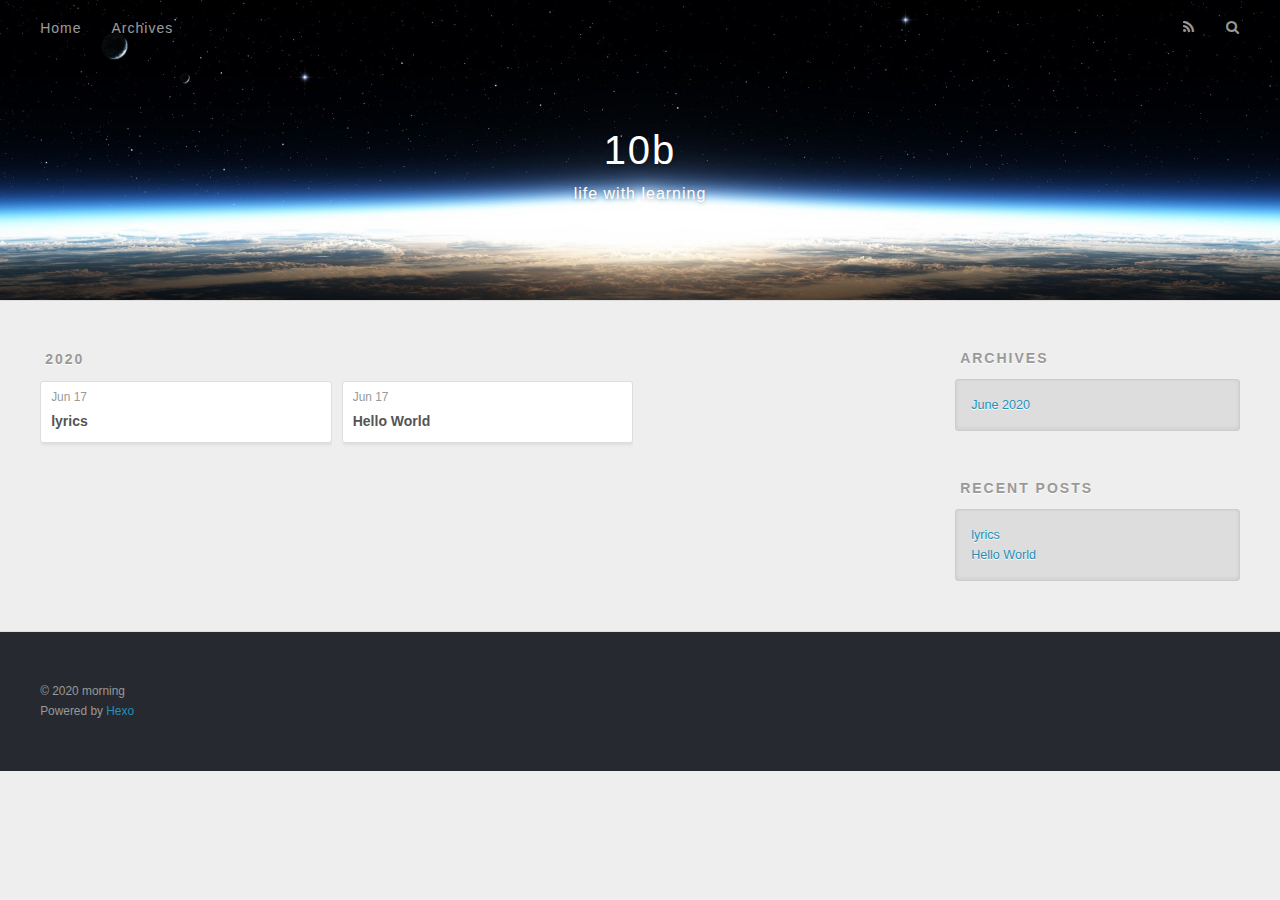
==== commit 59ee0f12: "Site updated: 2020-06-17 21:13:15" ====
--- a/archives/index.html
+++ b/archives/index.html
@@ -1,20 +1,13 @@
-
 <!DOCTYPE html>
-<html lang="en">
-    
+<html>
 <head>
-    <meta charset="UTF-8">
-    <meta name="viewport" content="width=device-width, initial-scale=1">
-    <meta name="generator" content="10b">
-    <title>Archives - 10b</title>
-    <meta name="author" content="morning">
-    
-        <meta name="keywords" content="coding, music, food, environment,">
-    
-    
-    
-    <script type="application/ld+json">{}</script>
-    <meta property="og:type" content="blog">
+  <meta charset="utf-8">
+  
+
+  
+  <title>Archives | 10b</title>
+  <meta name="viewport" content="width=device-width, initial-scale=1, maximum-scale=1">
+  <meta property="og:type" content="website">
 <meta property="og:title" content="10b">
 <meta property="og:url" content="http://morning19.github.io/archives/index.html">
 <meta property="og:site_name" content="10b">
@@ -25,469 +18,192 @@
 <meta property="article:tag" content=" food">
 <meta property="article:tag" content=" environment">
 <meta name="twitter:card" content="summary">
-    
-    
-        
-    
-    
-    
-    
-    
-    <!--STYLES-->
-    
-<link rel="stylesheet" href="/assets/css/style-ti6vtozejaf1jpsk0dazemjymga4vjesdimlwr8umak94ifnwmannvdi8h4v.min.css">
-
-    <!--STYLES END-->
-    
-
-    
-
-    
-</head>
-
-    <body>
-        <div id="blog">
-            <!-- Define author's picture -->
-
-
-    
-
-<header id="header" data-behavior="1">
-    <i id="btn-open-sidebar" class="fa fa-lg fa-bars"></i>
-    <div class="header-title">
-        <a
-            class="header-title-link"
-            href="/%20"
-            aria-label=""
-        >
-            10b
-        </a>
-    </div>
-    
-        
-            <a
-                class="header-right-picture "
-                href="#about"
-                aria-label="Open the link: /#about"
-            >
-        
-        
-        </a>
-    
+  
+    <link rel="alternate" href="/atom.xml" title="10b" type="application/atom+xml">
+  
+  
+    <link rel="icon" href="/favicon.png">
+  
+  
+    <link href="//fonts.googleapis.com/css?family=Source+Code+Pro" rel="stylesheet" type="text/css">
+  
+  
+<link rel="stylesheet" href="/css/style.css">
+
+<meta name="generator" content="Hexo 4.2.1"></head>
+
+<body>
+  <div id="container">
+    <div id="wrap">
+      <header id="header">
+  <div id="banner"></div>
+  <div id="header-outer" class="outer">
+    <div id="header-title" class="inner">
+      <h1 id="logo-wrap">
+        <a href="/" id="logo">10b</a>
+      </h1>
+      
+        <h2 id="subtitle-wrap">
+          <a href="/" id="subtitle">life with learning</a>
+        </h2>
+      
+    </div>
+    <div id="header-inner" class="inner">
+      <nav id="main-nav">
+        <a id="main-nav-toggle" class="nav-icon"></a>
+        
+          <a class="main-nav-link" href="/">Home</a>
+        
+          <a class="main-nav-link" href="/archives">Archives</a>
+        
+      </nav>
+      <nav id="sub-nav">
+        
+          <a id="nav-rss-link" class="nav-icon" href="/atom.xml" title="RSS Feed"></a>
+        
+        <a id="nav-search-btn" class="nav-icon" title="Search"></a>
+      </nav>
+      <div id="search-form-wrap">
+        <form action="//google.com/search" method="get" accept-charset="UTF-8" class="search-form"><input type="search" name="q" class="search-form-input" placeholder="Search"><button type="submit" class="search-form-submit">&#xF002;</button><input type="hidden" name="sitesearch" value="http://morning19.github.io"></form>
+      </div>
+    </div>
+  </div>
 </header>
-
-            <!-- Define author's picture -->
-
-
-<nav id="sidebar" data-behavior="1">
-    <div class="sidebar-container">
-        
-        
-            <ul class="sidebar-buttons">
-            
-                <li class="sidebar-button">
-                    
-                        <a
-                            class="sidebar-button-link "
-                            href="/"
-                            
-                            rel="noopener"
-                            title="Home"
-                        >
-                        <i class="sidebar-button-icon fa fa-home" aria-hidden="true"></i>
-                        <span class="sidebar-button-desc">Home</span>
-                    </a>
-            </li>
-            
-                <li class="sidebar-button">
-                    
-                        <a
-                            class="sidebar-button-link "
-                            href="/all-categories"
-                            
-                            rel="noopener"
-                            title="Categories"
-                        >
-                        <i class="sidebar-button-icon fa fa-bookmark" aria-hidden="true"></i>
-                        <span class="sidebar-button-desc">Categories</span>
-                    </a>
-            </li>
-            
-                <li class="sidebar-button">
-                    
-                        <a
-                            class="sidebar-button-link "
-                            href="/all-tags"
-                            
-                            rel="noopener"
-                            title="Tags"
-                        >
-                        <i class="sidebar-button-icon fa fa-tags" aria-hidden="true"></i>
-                        <span class="sidebar-button-desc">Tags</span>
-                    </a>
-            </li>
-            
-                <li class="sidebar-button">
-                    
-                        <a
-                            class="sidebar-button-link "
-                            href="/all-archives"
-                            
-                            rel="noopener"
-                            title="Archives"
-                        >
-                        <i class="sidebar-button-icon fa fa-archive" aria-hidden="true"></i>
-                        <span class="sidebar-button-desc">Archives</span>
-                    </a>
-            </li>
-            
-                <li class="sidebar-button">
-                    
-                        <a
-                            class="sidebar-button-link open-algolia-search"
-                            href="#search"
-                            
-                            rel="noopener"
-                            title="Search"
-                        >
-                        <i class="sidebar-button-icon fa fa-search" aria-hidden="true"></i>
-                        <span class="sidebar-button-desc">Search</span>
-                    </a>
-            </li>
-            
-                <li class="sidebar-button">
-                    
-                        <a
-                            class="sidebar-button-link "
-                            href="#about"
-                            
-                            rel="noopener"
-                            title="About"
-                        >
-                        <i class="sidebar-button-icon fa fa-question" aria-hidden="true"></i>
-                        <span class="sidebar-button-desc">About</span>
-                    </a>
-            </li>
-            
-        </ul>
-        
-            <ul class="sidebar-buttons">
-            
-                <li class="sidebar-button">
-                    
-                        <a
-                            class="sidebar-button-link "
-                            href="https://github.com/"
-                            
-                                target="_blank"
-                            
-                            rel="noopener"
-                            title="GitHub"
-                        >
-                        <i class="sidebar-button-icon fab fa-github" aria-hidden="true"></i>
-                        <span class="sidebar-button-desc">GitHub</span>
-                    </a>
-            </li>
-            
-                <li class="sidebar-button">
-                    
-                        <a
-                            class="sidebar-button-link "
-                            href="http://stackoverflow.com/users"
-                            
-                                target="_blank"
-                            
-                            rel="noopener"
-                            title="Stack Overflow"
-                        >
-                        <i class="sidebar-button-icon fab fa-stack-overflow" aria-hidden="true"></i>
-                        <span class="sidebar-button-desc">Stack Overflow</span>
-                    </a>
-            </li>
-            
-                <li class="sidebar-button">
-                    
-                        <a
-                            class="sidebar-button-link "
-                            href="https://twitter.com/"
-                            
-                                target="_blank"
-                            
-                            rel="noopener"
-                            title="Twitter"
-                        >
-                        <i class="sidebar-button-icon fab fa-twitter" aria-hidden="true"></i>
-                        <span class="sidebar-button-desc">Twitter</span>
-                    </a>
-            </li>
-            
-                <li class="sidebar-button">
-                    
-                        <a
-                            class="sidebar-button-link "
-                            href="https://facebook.com/"
-                            
-                                target="_blank"
-                            
-                            rel="noopener"
-                            title="Facebook"
-                        >
-                        <i class="sidebar-button-icon fab fa-facebook" aria-hidden="true"></i>
-                        <span class="sidebar-button-desc">Facebook</span>
-                    </a>
-            </li>
-            
-                <li class="sidebar-button">
-                    
-                        <a
-                            class="sidebar-button-link "
-                            href="https://plus.google.com/"
-                            
-                                target="_blank"
-                            
-                            rel="noopener"
-                            title="Google +"
-                        >
-                        <i class="sidebar-button-icon fab fa-google-plus" aria-hidden="true"></i>
-                        <span class="sidebar-button-desc">Google +</span>
-                    </a>
-            </li>
-            
-                <li class="sidebar-button">
-                    
-                        <a
-                            class="sidebar-button-link "
-                            href="https://www.linkedin.com/profile/"
-                            
-                                target="_blank"
-                            
-                            rel="noopener"
-                            title="LinkedIn"
-                        >
-                        <i class="sidebar-button-icon fab fa-linkedin" aria-hidden="true"></i>
-                        <span class="sidebar-button-desc">LinkedIn</span>
-                    </a>
-            </li>
-            
-                <li class="sidebar-button">
-                    
-                        <a
-                            class="sidebar-button-link "
-                            href="/mailto"
-                            
-                            rel="noopener"
-                            title="Mail"
-                        >
-                        <i class="sidebar-button-icon fa fa-envelope" aria-hidden="true"></i>
-                        <span class="sidebar-button-desc">Mail</span>
-                    </a>
-            </li>
-            
-        </ul>
-        
-            <ul class="sidebar-buttons">
-            
-                <li class="sidebar-button">
-                    
-                        <a
-                            class="sidebar-button-link "
-                            href="/atom.xml"
-                            
-                            rel="noopener"
-                            title="RSS"
-                        >
-                        <i class="sidebar-button-icon fa fa-rss" aria-hidden="true"></i>
-                        <span class="sidebar-button-desc">RSS</span>
-                    </a>
-            </li>
-            
-        </ul>
-        
-    </div>
+      <div class="outer">
+        <section id="main">
+  
+  
+    
+    
+      
+      
+      <section class="archives-wrap">
+        <div class="archive-year-wrap">
+          <a href="/archives/2020" class="archive-year">2020</a>
+        </div>
+        <div class="archives">
+    
+    <article class="archive-article archive-type-post">
+  <div class="archive-article-inner">
+    <header class="archive-article-header">
+      <a href="/2020/06/17/lyrics/" class="archive-article-date">
+  <time datetime="2020-06-17T15:05:16.000Z" itemprop="datePublished">Jun 17</time>
+</a>
+      
+  
+    <h1 itemprop="name">
+      <a class="archive-article-title" href="/2020/06/17/lyrics/">lyrics</a>
+    </h1>
+  
+
+    </header>
+  </div>
+</article>
+  
+    
+    
+    <article class="archive-article archive-type-post">
+  <div class="archive-article-inner">
+    <header class="archive-article-header">
+      <a href="/2020/06/17/hello-world/" class="archive-article-date">
+  <time datetime="2020-06-17T13:44:21.506Z" itemprop="datePublished">Jun 17</time>
+</a>
+      
+  
+    <h1 itemprop="name">
+      <a class="archive-article-title" href="/2020/06/17/hello-world/">Hello World</a>
+    </h1>
+  
+
+    </header>
+  </div>
+</article>
+  
+  
+    </div></section>
+  
+
+
+</section>
+        
+          <aside id="sidebar">
+  
+    
+
+  
+    
+
+  
+    
+  
+    
+  <div class="widget-wrap">
+    <h3 class="widget-title">Archives</h3>
+    <div class="widget">
+      <ul class="archive-list"><li class="archive-list-item"><a class="archive-list-link" href="/archives/2020/06/">June 2020</a></li></ul>
+    </div>
+  </div>
+
+
+  
+    
+  <div class="widget-wrap">
+    <h3 class="widget-title">Recent Posts</h3>
+    <div class="widget">
+      <ul>
+        
+          <li>
+            <a href="/2020/06/17/lyrics/">lyrics</a>
+          </li>
+        
+          <li>
+            <a href="/2020/06/17/hello-world/">Hello World</a>
+          </li>
+        
+      </ul>
+    </div>
+  </div>
+
+  
+</aside>
+        
+      </div>
+      <footer id="footer">
+  
+  <div class="outer">
+    <div id="footer-info" class="inner">
+      &copy; 2020 morning<br>
+      Powered by <a href="http://hexo.io/" target="_blank">Hexo</a>
+    </div>
+  </div>
+</footer>
+    </div>
+    <nav id="mobile-nav">
+  
+    <a href="/" class="mobile-nav-link">Home</a>
+  
+    <a href="/archives" class="mobile-nav-link">Archives</a>
+  
 </nav>
-
-            
-            <div id="main" data-behavior="1"
-                 class="
-                        hasCoverMetaIn
-                        ">
-                
-    <section class="postShorten-group main-content-wrap">
-    
-    
-    <article class="postShorten postShorten--thumbnailimg-bottom">
-        <div class="postShorten-wrap">
-            
-            <div class="postShorten-header">
-                <h1 class="postShorten-title">
-                    
-                        <a
-                            class="link-unstyled"
-                            href="/2020/06/17/lyrics/"
-                            aria-label=": lyrics"
-                        >
-                            lyrics
-                        </a>
-                    
-                </h1>
-                <div class="postShorten-meta">
-    <time datetime="2020-06-17T17:05:16+02:00">
-	
-		    Jun 17, 2020
-    	
-    </time>
-    
-</div>
-
-            </div>
-            
-                <div class="postShorten-content">
-                    
-                    
-                        
-
-
-                    
-                    
-                        <p>
-                            <a
-                                href="/2020/06/17/lyrics/#post-footer"
-                                class="postShorten-excerpt_link link"
-                                aria-label=""
-                            >
-                                Comment and share
-                            </a>
-                        </p>
-                    
-                </div>
-            
-        </div>
-        
-    </article>
-    
-    
-    <article class="postShorten postShorten--thumbnailimg-bottom">
-        <div class="postShorten-wrap">
-            
-            <div class="postShorten-header">
-                <h1 class="postShorten-title">
-                    
-                        <a
-                            class="link-unstyled"
-                            href="/2020/06/17/hello-world/"
-                            aria-label=": Hello World"
-                        >
-                            Hello World
-                        </a>
-                    
-                </h1>
-                <div class="postShorten-meta">
-    <time datetime="2020-06-17T15:44:21+02:00">
-	
-		    Jun 17, 2020
-    	
-    </time>
-    
-</div>
-
-            </div>
-            
-                <div class="postShorten-content">
-                    <p>Welcome to <a href="https://hexo.io/" target="_blank" rel="noopener">Hexo</a>! This is your very first post. Check <a href="https://hexo.io/docs/" target="_blank" rel="noopener">documentation</a> for more info. If you get any problems when using Hexo, you can find the answer in <a href="https://hexo.io/docs/troubleshooting.html" target="_blank" rel="noopener">troubleshooting</a> or you can ask me on <a href="https://github.com/hexojs/hexo/issues" target="_blank" rel="noopener">GitHub</a>.</p>
-<h2 id="Quick-Start"><a href="#Quick-Start" class="headerlink" title="Quick Start"></a>Quick Start</h2><h3 id="Create-a-new-post"><a href="#Create-a-new-post" class="headerlink" title="Create a new post"></a>Create a new post</h3><figure class="highlight bash"><table><tr><td class="gutter"><pre><span class="line">1</span><br></pre></td><td class="code"><pre><span class="line">$ hexo new <span class="string">"My New Post"</span></span><br></pre></td></tr></table></figure>
-
-<p>More info: <a href="https://hexo.io/docs/writing.html" target="_blank" rel="noopener">Writing</a></p>
-<h3 id="Run-server"><a href="#Run-server" class="headerlink" title="Run server"></a>Run server</h3><figure class="highlight bash"><table><tr><td class="gutter"><pre><span class="line">1</span><br></pre></td><td class="code"><pre><span class="line">$ hexo server</span><br></pre></td></tr></table></figure>
-
-<p>More info: <a href="https://hexo.io/docs/server.html" target="_blank" rel="noopener">Server</a></p>
-<h3 id="Generate-static-files"><a href="#Generate-static-files" class="headerlink" title="Generate static files"></a>Generate static files</h3><figure class="highlight bash"><table><tr><td class="gutter"><pre><span class="line">1</span><br></pre></td><td class="code"><pre><span class="line">$ hexo generate</span><br></pre></td></tr></table></figure>
-
-<p>More info: <a href="https://hexo.io/docs/generating.html" target="_blank" rel="noopener">Generating</a></p>
-<h3 id="Deploy-to-remote-sites"><a href="#Deploy-to-remote-sites" class="headerlink" title="Deploy to remote sites"></a>Deploy to remote sites</h3><figure class="highlight bash"><table><tr><td class="gutter"><pre><span class="line">1</span><br></pre></td><td class="code"><pre><span class="line">$ hexo deploy</span><br></pre></td></tr></table></figure>
-
-<p>More info: <a href="https://hexo.io/docs/one-command-deployment.html" target="_blank" rel="noopener">Deployment</a></p>
-
-                    
-                        
-
-
-                    
-                    
-                        <p>
-                            <a
-                                href="/2020/06/17/hello-world/#post-footer"
-                                class="postShorten-excerpt_link link"
-                                aria-label=""
-                            >
-                                Comment and share
-                            </a>
-                        </p>
-                    
-                </div>
-            
-        </div>
-        
-    </article>
-    
-    <div class="pagination-bar">
-    <ul class="pagination">
-        
-        
-        <li class="pagination-number">page 1 of 1</li>
-    </ul>
-</div>
-
-</section>
-
-
-
-                <footer id="footer" class="main-content-wrap">
-    <span class="copyrights">
-        Copyrights &copy; 2020 morning. All Rights Reserved.
-    </span>
-</footer>
-
-            </div>
-            
-        </div>
-        
-
-
-<div id="about">
-    <div id="about-card">
-        <div id="about-btn-close">
-            <i class="fa fa-times"></i>
-        </div>
-        
-            <h4 id="about-card-name">morning</h4>
-        
-            <div id="about-card-bio"><p>author.bio</p>
-</div>
-        
-        
-            <div id="about-card-job">
-                <i class="fa fa-briefcase"></i>
-                <br/>
-                <p>author.job</p>
-
-            </div>
-        
-        
-    </div>
-</div>
-
-        
-        
-<div id="cover" style="background-image:url('/assets/images/cover.jpg');"></div>
-        <!--SCRIPTS-->
-
-<script src="/assets/js/script-hvngsxhwiv8ld6x5nelkm4tzmubczwyhwmxyocoijascvbk7gdy3x8qdy74b.min.js"></script>
-
-<!--SCRIPTS END-->
-
-
-
-
-
-    </body>
-</html>
+    
+
+<script src="//ajax.googleapis.com/ajax/libs/jquery/2.0.3/jquery.min.js"></script>
+
+
+  
+<link rel="stylesheet" href="/fancybox/jquery.fancybox.css">
+
+  
+<script src="/fancybox/jquery.fancybox.pack.js"></script>
+
+
+
+
+<script src="/js/script.js"></script>
+
+
+
+
+  </div>
+</body>
+</html>--- a/css/style.css
+++ b/css/style.css
@@ -0,0 +1,1374 @@
+body {
+  width: 100%;
+}
+body:before,
+body:after {
+  content: "";
+  display: table;
+}
+body:after {
+  clear: both;
+}
+html,
+body,
+div,
+span,
+applet,
+object,
+iframe,
+h1,
+h2,
+h3,
+h4,
+h5,
+h6,
+p,
+blockquote,
+pre,
+a,
+abbr,
+acronym,
+address,
+big,
+cite,
+code,
+del,
+dfn,
+em,
+img,
+ins,
+kbd,
+q,
+s,
+samp,
+small,
+strike,
+strong,
+sub,
+sup,
+tt,
+var,
+dl,
+dt,
+dd,
+ol,
+ul,
+li,
+fieldset,
+form,
+label,
+legend,
+table,
+caption,
+tbody,
+tfoot,
+thead,
+tr,
+th,
+td {
+  margin: 0;
+  padding: 0;
+  border: 0;
+  outline: 0;
+  font-weight: inherit;
+  font-style: inherit;
+  font-family: inherit;
+  font-size: 100%;
+  vertical-align: baseline;
+}
+body {
+  line-height: 1;
+  color: #000;
+  background: #fff;
+}
+ol,
+ul {
+  list-style: none;
+}
+table {
+  border-collapse: separate;
+  border-spacing: 0;
+  vertical-align: middle;
+}
+caption,
+th,
+td {
+  text-align: left;
+  font-weight: normal;
+  vertical-align: middle;
+}
+a img {
+  border: none;
+}
+input,
+button {
+  margin: 0;
+  padding: 0;
+}
+input::-moz-focus-inner,
+button::-moz-focus-inner {
+  border: 0;
+  padding: 0;
+}
+@font-face {
+  font-family: FontAwesome;
+  font-style: normal;
+  font-weight: normal;
+  src: url("fonts/fontawesome-webfont.eot?v=#4.0.3");
+  src: url("fonts/fontawesome-webfont.eot?#iefix&v=#4.0.3") format("embedded-opentype"), url("fonts/fontawesome-webfont.woff?v=#4.0.3") format("woff"), url("fonts/fontawesome-webfont.ttf?v=#4.0.3") format("truetype"), url("fonts/fontawesome-webfont.svg#fontawesomeregular?v=#4.0.3") format("svg");
+}
+html,
+body,
+#container {
+  height: 100%;
+}
+body {
+  background: #eee;
+  font: 14px -apple-system, BlinkMacSystemFont, "Segoe UI", "Roboto", "Oxygen", "Ubuntu", "Cantarell", "Fira Sans", "Droid Sans", "Helvetica Neue", sans-serif;
+  -webkit-text-size-adjust: 100%;
+}
+.outer {
+  max-width: 1220px;
+  margin: 0 auto;
+  padding: 0 20px;
+}
+.outer:before,
+.outer:after {
+  content: "";
+  display: table;
+}
+.outer:after {
+  clear: both;
+}
+.inner {
+  display: inline;
+  float: left;
+  width: 98.33333333333333%;
+  margin: 0 0.833333333333333%;
+}
+.left,
+.alignleft {
+  float: left;
+}
+.right,
+.alignright {
+  float: right;
+}
+.clear {
+  clear: both;
+}
+#container {
+  position: relative;
+}
+.mobile-nav-on {
+  overflow: hidden;
+}
+#wrap {
+  height: 100%;
+  width: 100%;
+  position: absolute;
+  top: 0;
+  left: 0;
+  -webkit-transition: 0.2s ease-out;
+  -moz-transition: 0.2s ease-out;
+  -ms-transition: 0.2s ease-out;
+  transition: 0.2s ease-out;
+  z-index: 1;
+  background: #eee;
+}
+.mobile-nav-on #wrap {
+  left: 280px;
+}
+@media screen and (min-width: 768px) {
+  #main {
+    display: inline;
+    float: left;
+    width: 73.33333333333333%;
+    margin: 0 0.833333333333333%;
+  }
+}
+.article-date,
+.article-category-link,
+.archive-year,
+.widget-title {
+  text-decoration: none;
+  text-transform: uppercase;
+  letter-spacing: 2px;
+  color: #999;
+  margin-bottom: 1em;
+  margin-left: 5px;
+  line-height: 1em;
+  text-shadow: 0 1px #fff;
+  font-weight: bold;
+}
+.article-inner,
+.archive-article-inner {
+  background: #fff;
+  -webkit-box-shadow: 1px 2px 3px #ddd;
+  box-shadow: 1px 2px 3px #ddd;
+  border: 1px solid #ddd;
+  border-radius: 3px;
+}
+.article-entry h1,
+.widget h1 {
+  font-size: 2em;
+}
+.article-entry h2,
+.widget h2 {
+  font-size: 1.5em;
+}
+.article-entry h3,
+.widget h3 {
+  font-size: 1.3em;
+}
+.article-entry h4,
+.widget h4 {
+  font-size: 1.2em;
+}
+.article-entry h5,
+.widget h5 {
+  font-size: 1em;
+}
+.article-entry h6,
+.widget h6 {
+  font-size: 1em;
+  color: #999;
+}
+.article-entry hr,
+.widget hr {
+  border: 1px dashed #ddd;
+}
+.article-entry strong,
+.widget strong {
+  font-weight: bold;
+}
+.article-entry em,
+.widget em,
+.article-entry cite,
+.widget cite {
+  font-style: italic;
+}
+.article-entry sup,
+.widget sup,
+.article-entry sub,
+.widget sub {
+  font-size: 0.75em;
+  line-height: 0;
+  position: relative;
+  vertical-align: baseline;
+}
+.article-entry sup,
+.widget sup {
+  top: -0.5em;
+}
+.article-entry sub,
+.widget sub {
+  bottom: -0.2em;
+}
+.article-entry small,
+.widget small {
+  font-size: 0.85em;
+}
+.article-entry acronym,
+.widget acronym,
+.article-entry abbr,
+.widget abbr {
+  border-bottom: 1px dotted;
+}
+.article-entry ul,
+.widget ul,
+.article-entry ol,
+.widget ol,
+.article-entry dl,
+.widget dl {
+  margin: 0 20px;
+  line-height: 1.6em;
+}
+.article-entry ul ul,
+.widget ul ul,
+.article-entry ol ul,
+.widget ol ul,
+.article-entry ul ol,
+.widget ul ol,
+.article-entry ol ol,
+.widget ol ol {
+  margin-top: 0;
+  margin-bottom: 0;
+}
+.article-entry ul,
+.widget ul {
+  list-style: disc;
+}
+.article-entry ol,
+.widget ol {
+  list-style: decimal;
+}
+.article-entry dt,
+.widget dt {
+  font-weight: bold;
+}
+#header {
+  height: 300px;
+  position: relative;
+  border-bottom: 1px solid #ddd;
+}
+#header:before,
+#header:after {
+  content: "";
+  position: absolute;
+  left: 0;
+  right: 0;
+  height: 40px;
+}
+#header:before {
+  top: 0;
+  background: -webkit-linear-gradient(rgba(0,0,0,0.2), transparent);
+  background: -moz-linear-gradient(rgba(0,0,0,0.2), transparent);
+  background: -ms-linear-gradient(rgba(0,0,0,0.2), transparent);
+  background: linear-gradient(rgba(0,0,0,0.2), transparent);
+}
+#header:after {
+  bottom: 0;
+  background: -webkit-linear-gradient(transparent, rgba(0,0,0,0.2));
+  background: -moz-linear-gradient(transparent, rgba(0,0,0,0.2));
+  background: -ms-linear-gradient(transparent, rgba(0,0,0,0.2));
+  background: linear-gradient(transparent, rgba(0,0,0,0.2));
+}
+#header-outer {
+  height: 100%;
+  position: relative;
+}
+#header-inner {
+  position: relative;
+  overflow: hidden;
+}
+#banner {
+  position: absolute;
+  top: 0;
+  left: 0;
+  width: 100%;
+  height: 100%;
+  background: url("images/banner.jpg") center #000;
+  -webkit-background-size: cover;
+  -moz-background-size: cover;
+  background-size: cover;
+  z-index: -1;
+}
+#header-title {
+  text-align: center;
+  height: 40px;
+  position: absolute;
+  top: 50%;
+  left: 0;
+  margin-top: -20px;
+}
+#logo,
+#subtitle {
+  text-decoration: none;
+  color: #fff;
+  font-weight: 300;
+  text-shadow: 0 1px 4px rgba(0,0,0,0.3);
+}
+#logo {
+  font-size: 40px;
+  line-height: 40px;
+  letter-spacing: 2px;
+}
+#subtitle {
+  font-size: 16px;
+  line-height: 16px;
+  letter-spacing: 1px;
+}
+#subtitle-wrap {
+  margin-top: 16px;
+}
+#main-nav {
+  float: left;
+  margin-left: -15px;
+}
+.nav-icon,
+.main-nav-link {
+  float: left;
+  color: #fff;
+  opacity: 0.6;
+  text-decoration: none;
+  text-shadow: 0 1px rgba(0,0,0,0.2);
+  -webkit-transition: opacity 0.2s;
+  -moz-transition: opacity 0.2s;
+  -ms-transition: opacity 0.2s;
+  transition: opacity 0.2s;
+  display: block;
+  padding: 20px 15px;
+}
+.nav-icon:hover,
+.main-nav-link:hover {
+  opacity: 1;
+}
+.nav-icon {
+  font-family: FontAwesome;
+  text-align: center;
+  font-size: 14px;
+  width: 14px;
+  height: 14px;
+  padding: 20px 15px;
+  position: relative;
+  cursor: pointer;
+}
+.main-nav-link {
+  font-weight: 300;
+  letter-spacing: 1px;
+}
+@media screen and (max-width: 479px) {
+  .main-nav-link {
+    display: none;
+  }
+}
+#main-nav-toggle {
+  display: none;
+}
+#main-nav-toggle:before {
+  content: "\f0c9";
+}
+@media screen and (max-width: 479px) {
+  #main-nav-toggle {
+    display: block;
+  }
+}
+#sub-nav {
+  float: right;
+  margin-right: -15px;
+}
+#nav-rss-link:before {
+  content: "\f09e";
+}
+#nav-search-btn:before {
+  content: "\f002";
+}
+#search-form-wrap {
+  position: absolute;
+  top: 15px;
+  width: 150px;
+  height: 30px;
+  right: -150px;
+  opacity: 0;
+  -webkit-transition: 0.2s ease-out;
+  -moz-transition: 0.2s ease-out;
+  -ms-transition: 0.2s ease-out;
+  transition: 0.2s ease-out;
+}
+#search-form-wrap.on {
+  opacity: 1;
+  right: 0;
+}
+@media screen and (max-width: 479px) {
+  #search-form-wrap {
+    width: 100%;
+    right: -100%;
+  }
+}
+.search-form {
+  position: absolute;
+  top: 0;
+  left: 0;
+  right: 0;
+  background: #fff;
+  padding: 5px 15px;
+  border-radius: 15px;
+  -webkit-box-shadow: 0 0 10px rgba(0,0,0,0.3);
+  box-shadow: 0 0 10px rgba(0,0,0,0.3);
+}
+.search-form-input {
+  border: none;
+  background: none;
+  color: #555;
+  width: 100%;
+  font: 13px -apple-system, BlinkMacSystemFont, "Segoe UI", "Roboto", "Oxygen", "Ubuntu", "Cantarell", "Fira Sans", "Droid Sans", "Helvetica Neue", sans-serif;
+  outline: none;
+}
+.search-form-input::-webkit-search-results-decoration,
+.search-form-input::-webkit-search-cancel-button {
+  -webkit-appearance: none;
+}
+.search-form-submit {
+  position: absolute;
+  top: 50%;
+  right: 10px;
+  margin-top: -7px;
+  font: 13px FontAwesome;
+  border: none;
+  background: none;
+  color: #bbb;
+  cursor: pointer;
+}
+.search-form-submit:hover,
+.search-form-submit:focus {
+  color: #777;
+}
+.article {
+  margin: 50px 0;
+}
+.article-inner {
+  overflow: hidden;
+}
+.article-meta:before,
+.article-meta:after {
+  content: "";
+  display: table;
+}
+.article-meta:after {
+  clear: both;
+}
+.article-date {
+  float: left;
+}
+.article-category {
+  float: left;
+  line-height: 1em;
+  color: #ccc;
+  text-shadow: 0 1px #fff;
+  margin-left: 8px;
+}
+.article-category:before {
+  content: "\2022";
+}
+.article-category-link {
+  margin: 0 12px 1em;
+}
+.article-header {
+  padding: 20px 20px 0;
+}
+.article-title {
+  text-decoration: none;
+  font-size: 2em;
+  font-weight: bold;
+  color: #555;
+  line-height: 1.1em;
+  -webkit-transition: color 0.2s;
+  -moz-transition: color 0.2s;
+  -ms-transition: color 0.2s;
+  transition: color 0.2s;
+}
+a.article-title:hover {
+  color: #258fb8;
+}
+.article-entry {
+  color: #555;
+  padding: 0 20px;
+}
+.article-entry:before,
+.article-entry:after {
+  content: "";
+  display: table;
+}
+.article-entry:after {
+  clear: both;
+}
+.article-entry p,
+.article-entry table {
+  line-height: 1.6em;
+  margin: 1.6em 0;
+}
+.article-entry h1,
+.article-entry h2,
+.article-entry h3,
+.article-entry h4,
+.article-entry h5,
+.article-entry h6 {
+  font-weight: bold;
+}
+.article-entry h1,
+.article-entry h2,
+.article-entry h3,
+.article-entry h4,
+.article-entry h5,
+.article-entry h6 {
+  line-height: 1.1em;
+  margin: 1.1em 0;
+}
+.article-entry a {
+  color: #258fb8;
+  text-decoration: none;
+}
+.article-entry a:hover {
+  text-decoration: underline;
+}
+.article-entry ul,
+.article-entry ol,
+.article-entry dl {
+  margin-top: 1.6em;
+  margin-bottom: 1.6em;
+}
+.article-entry img,
+.article-entry video {
+  max-width: 100%;
+  height: auto;
+  display: block;
+  margin: auto;
+}
+.article-entry iframe {
+  border: none;
+}
+.article-entry table {
+  width: 100%;
+  border-collapse: collapse;
+  border-spacing: 0;
+}
+.article-entry th {
+  font-weight: bold;
+  border-bottom: 3px solid #ddd;
+  padding-bottom: 0.5em;
+}
+.article-entry td {
+  border-bottom: 1px solid #ddd;
+  padding: 10px 0;
+}
+.article-entry blockquote {
+  font-family: Georgia, "Times New Roman", serif;
+  font-size: 1.4em;
+  margin: 1.6em 20px;
+  text-align: center;
+}
+.article-entry blockquote footer {
+  font-size: 14px;
+  margin: 1.6em 0;
+  font-family: -apple-system, BlinkMacSystemFont, "Segoe UI", "Roboto", "Oxygen", "Ubuntu", "Cantarell", "Fira Sans", "Droid Sans", "Helvetica Neue", sans-serif;
+}
+.article-entry blockquote footer cite:before {
+  content: "—";
+  padding: 0 0.5em;
+}
+.article-entry .pullquote {
+  text-align: left;
+  width: 45%;
+  margin: 0;
+}
+.article-entry .pullquote.left {
+  margin-left: 0.5em;
+  margin-right: 1em;
+}
+.article-entry .pullquote.right {
+  margin-right: 0.5em;
+  margin-left: 1em;
+}
+.article-entry .caption {
+  color: #999;
+  display: block;
+  font-size: 0.9em;
+  margin-top: 0.5em;
+  position: relative;
+  text-align: center;
+}
+.article-entry .video-container {
+  position: relative;
+  padding-top: 56.25%;
+  height: 0;
+  overflow: hidden;
+}
+.article-entry .video-container iframe,
+.article-entry .video-container object,
+.article-entry .video-container embed {
+  position: absolute;
+  top: 0;
+  left: 0;
+  width: 100%;
+  height: 100%;
+  margin-top: 0;
+}
+.article-more-link a {
+  display: inline-block;
+  line-height: 1em;
+  padding: 6px 15px;
+  border-radius: 15px;
+  background: #eee;
+  color: #999;
+  text-shadow: 0 1px #fff;
+  text-decoration: none;
+}
+.article-more-link a:hover {
+  background: #258fb8;
+  color: #fff;
+  text-decoration: none;
+  text-shadow: 0 1px #1e7293;
+}
+.article-footer {
+  font-size: 0.85em;
+  line-height: 1.6em;
+  border-top: 1px solid #ddd;
+  padding-top: 1.6em;
+  margin: 0 20px 20px;
+}
+.article-footer:before,
+.article-footer:after {
+  content: "";
+  display: table;
+}
+.article-footer:after {
+  clear: both;
+}
+.article-footer a {
+  color: #999;
+  text-decoration: none;
+}
+.article-footer a:hover {
+  color: #555;
+}
+.article-tag-list-item {
+  float: left;
+  margin-right: 10px;
+}
+.article-tag-list-link:before {
+  content: "#";
+}
+.article-comment-link {
+  float: right;
+}
+.article-comment-link:before {
+  content: "\f075";
+  font-family: FontAwesome;
+  padding-right: 8px;
+}
+.article-share-link {
+  cursor: pointer;
+  float: right;
+  margin-left: 20px;
+}
+.article-share-link:before {
+  content: "\f064";
+  font-family: FontAwesome;
+  padding-right: 6px;
+}
+#article-nav {
+  position: relative;
+}
+#article-nav:before,
+#article-nav:after {
+  content: "";
+  display: table;
+}
+#article-nav:after {
+  clear: both;
+}
+@media screen and (min-width: 768px) {
+  #article-nav {
+    margin: 50px 0;
+  }
+  #article-nav:before {
+    width: 8px;
+    height: 8px;
+    position: absolute;
+    top: 50%;
+    left: 50%;
+    margin-top: -4px;
+    margin-left: -4px;
+    content: "";
+    border-radius: 50%;
+    background: #ddd;
+    -webkit-box-shadow: 0 1px 2px #fff;
+    box-shadow: 0 1px 2px #fff;
+  }
+}
+.article-nav-link-wrap {
+  text-decoration: none;
+  text-shadow: 0 1px #fff;
+  color: #999;
+  -webkit-box-sizing: border-box;
+  -moz-box-sizing: border-box;
+  box-sizing: border-box;
+  margin-top: 50px;
+  text-align: center;
+  display: block;
+}
+.article-nav-link-wrap:hover {
+  color: #555;
+}
+@media screen and (min-width: 768px) {
+  .article-nav-link-wrap {
+    width: 50%;
+    margin-top: 0;
+  }
+}
+@media screen and (min-width: 768px) {
+  #article-nav-newer {
+    float: left;
+    text-align: right;
+    padding-right: 20px;
+  }
+}
+@media screen and (min-width: 768px) {
+  #article-nav-older {
+    float: right;
+    text-align: left;
+    padding-left: 20px;
+  }
+}
+.article-nav-caption {
+  text-transform: uppercase;
+  letter-spacing: 2px;
+  color: #ddd;
+  line-height: 1em;
+  font-weight: bold;
+}
+#article-nav-newer .article-nav-caption {
+  margin-right: -2px;
+}
+.article-nav-title {
+  font-size: 0.85em;
+  line-height: 1.6em;
+  margin-top: 0.5em;
+}
+.article-share-box {
+  position: absolute;
+  display: none;
+  background: #fff;
+  -webkit-box-shadow: 1px 2px 10px rgba(0,0,0,0.2);
+  box-shadow: 1px 2px 10px rgba(0,0,0,0.2);
+  border-radius: 3px;
+  margin-left: -145px;
+  overflow: hidden;
+  z-index: 1;
+}
+.article-share-box.on {
+  display: block;
+}
+.article-share-input {
+  width: 100%;
+  background: none;
+  -webkit-box-sizing: border-box;
+  -moz-box-sizing: border-box;
+  box-sizing: border-box;
+  font: 14px -apple-system, BlinkMacSystemFont, "Segoe UI", "Roboto", "Oxygen", "Ubuntu", "Cantarell", "Fira Sans", "Droid Sans", "Helvetica Neue", sans-serif;
+  padding: 0 15px;
+  color: #555;
+  outline: none;
+  border: 1px solid #ddd;
+  border-radius: 3px 3px 0 0;
+  height: 36px;
+  line-height: 36px;
+}
+.article-share-links {
+  background: #eee;
+}
+.article-share-links:before,
+.article-share-links:after {
+  content: "";
+  display: table;
+}
+.article-share-links:after {
+  clear: both;
+}
+.article-share-twitter,
+.article-share-facebook,
+.article-share-pinterest,
+.article-share-google {
+  width: 50px;
+  height: 36px;
+  display: block;
+  float: left;
+  position: relative;
+  color: #999;
+  text-shadow: 0 1px #fff;
+}
+.article-share-twitter:before,
+.article-share-facebook:before,
+.article-share-pinterest:before,
+.article-share-google:before {
+  font-size: 20px;
+  font-family: FontAwesome;
+  width: 20px;
+  height: 20px;
+  position: absolute;
+  top: 50%;
+  left: 50%;
+  margin-top: -10px;
+  margin-left: -10px;
+  text-align: center;
+}
+.article-share-twitter:hover,
+.article-share-facebook:hover,
+.article-share-pinterest:hover,
+.article-share-google:hover {
+  color: #fff;
+}
+.article-share-twitter:before {
+  content: "\f099";
+}
+.article-share-twitter:hover {
+  background: #00aced;
+  text-shadow: 0 1px #008abe;
+}
+.article-share-facebook:before {
+  content: "\f09a";
+}
+.article-share-facebook:hover {
+  background: #3b5998;
+  text-shadow: 0 1px #2f477a;
+}
+.article-share-pinterest:before {
+  content: "\f0d2";
+}
+.article-share-pinterest:hover {
+  background: #cb2027;
+  text-shadow: 0 1px #a21a1f;
+}
+.article-share-google:before {
+  content: "\f0d5";
+}
+.article-share-google:hover {
+  background: #dd4b39;
+  text-shadow: 0 1px #be3221;
+}
+.article-gallery {
+  background: #000;
+  position: relative;
+}
+.article-gallery-photos {
+  position: relative;
+  overflow: hidden;
+}
+.article-gallery-img {
+  display: none;
+  max-width: 100%;
+}
+.article-gallery-img:first-child {
+  display: block;
+}
+.article-gallery-img.loaded {
+  position: absolute;
+  display: block;
+}
+.article-gallery-img img {
+  display: block;
+  max-width: 100%;
+  margin: 0 auto;
+}
+#comments {
+  background: #fff;
+  -webkit-box-shadow: 1px 2px 3px #ddd;
+  box-shadow: 1px 2px 3px #ddd;
+  padding: 20px;
+  border: 1px solid #ddd;
+  border-radius: 3px;
+  margin: 50px 0;
+}
+#comments a {
+  color: #258fb8;
+}
+.archives-wrap {
+  margin: 50px 0;
+}
+.archives:before,
+.archives:after {
+  content: "";
+  display: table;
+}
+.archives:after {
+  clear: both;
+}
+.archive-year-wrap {
+  margin-bottom: 1em;
+}
+.archives {
+  -webkit-column-gap: 10px;
+  -moz-column-gap: 10px;
+  column-gap: 10px;
+}
+@media screen and (min-width: 480px) and (max-width: 767px) {
+  .archives {
+    -webkit-column-count: 2;
+    -moz-column-count: 2;
+    column-count: 2;
+  }
+}
+@media screen and (min-width: 768px) {
+  .archives {
+    -webkit-column-count: 3;
+    -moz-column-count: 3;
+    column-count: 3;
+  }
+}
+.archive-article {
+  -webkit-column-break-inside: avoid;
+  page-break-inside: avoid;
+  overflow: hidden;
+  break-inside: avoid-column;
+}
+.archive-article-inner {
+  padding: 10px;
+  margin-bottom: 15px;
+}
+.archive-article-title {
+  text-decoration: none;
+  font-weight: bold;
+  color: #555;
+  -webkit-transition: color 0.2s;
+  -moz-transition: color 0.2s;
+  -ms-transition: color 0.2s;
+  transition: color 0.2s;
+  line-height: 1.6em;
+}
+.archive-article-title:hover {
+  color: #258fb8;
+}
+.archive-article-footer {
+  margin-top: 1em;
+}
+.archive-article-date {
+  color: #999;
+  text-decoration: none;
+  font-size: 0.85em;
+  line-height: 1em;
+  margin-bottom: 0.5em;
+  display: block;
+}
+#page-nav {
+  margin: 50px auto;
+  background: #fff;
+  -webkit-box-shadow: 1px 2px 3px #ddd;
+  box-shadow: 1px 2px 3px #ddd;
+  border: 1px solid #ddd;
+  border-radius: 3px;
+  text-align: center;
+  color: #999;
+  overflow: hidden;
+}
+#page-nav:before,
+#page-nav:after {
+  content: "";
+  display: table;
+}
+#page-nav:after {
+  clear: both;
+}
+#page-nav a,
+#page-nav span {
+  padding: 10px 20px;
+  line-height: 1;
+  height: 2ex;
+}
+#page-nav a {
+  color: #999;
+  text-decoration: none;
+}
+#page-nav a:hover {
+  background: #999;
+  color: #fff;
+}
+#page-nav .prev {
+  float: left;
+}
+#page-nav .next {
+  float: right;
+}
+#page-nav .page-number {
+  display: inline-block;
+}
+@media screen and (max-width: 479px) {
+  #page-nav .page-number {
+    display: none;
+  }
+}
+#page-nav .current {
+  color: #555;
+  font-weight: bold;
+}
+#page-nav .space {
+  color: #ddd;
+}
+#footer {
+  background: #262a30;
+  padding: 50px 0;
+  border-top: 1px solid #ddd;
+  color: #999;
+}
+#footer a {
+  color: #258fb8;
+  text-decoration: none;
+}
+#footer a:hover {
+  text-decoration: underline;
+}
+#footer-info {
+  line-height: 1.6em;
+  font-size: 0.85em;
+}
+.article-entry pre,
+.article-entry .highlight {
+  background: #2d2d2d;
+  margin: 0 -20px;
+  padding: 15px 20px;
+  border-style: solid;
+  border-color: #ddd;
+  border-width: 1px 0;
+  overflow: auto;
+  color: #ccc;
+  line-height: 22.400000000000002px;
+}
+.article-entry .highlight .gutter pre,
+.article-entry .gist .gist-file .gist-data .line-numbers {
+  color: #666;
+  font-size: 0.85em;
+}
+.article-entry pre,
+.article-entry code {
+  font-family: "Source Code Pro", Consolas, Monaco, Menlo, Consolas, monospace;
+}
+.article-entry code {
+  background: #eee;
+  text-shadow: 0 1px #fff;
+  padding: 0 0.3em;
+}
+.article-entry pre code {
+  background: none;
+  text-shadow: none;
+  padding: 0;
+}
+.article-entry .highlight pre {
+  border: none;
+  margin: 0;
+  padding: 0;
+}
+.article-entry .highlight table {
+  margin: 0;
+  width: auto;
+}
+.article-entry .highlight td {
+  border: none;
+  padding: 0;
+}
+.article-entry .highlight figcaption {
+  font-size: 0.85em;
+  color: #999;
+  line-height: 1em;
+  margin-bottom: 1em;
+}
+.article-entry .highlight figcaption:before,
+.article-entry .highlight figcaption:after {
+  content: "";
+  display: table;
+}
+.article-entry .highlight figcaption:after {
+  clear: both;
+}
+.article-entry .highlight figcaption a {
+  float: right;
+}
+.article-entry .highlight .gutter pre {
+  text-align: right;
+  padding-right: 20px;
+}
+.article-entry .highlight .line {
+  height: 22.400000000000002px;
+}
+.article-entry .highlight .line.marked {
+  background: #515151;
+}
+.article-entry .gist {
+  margin: 0 -20px;
+  border-style: solid;
+  border-color: #ddd;
+  border-width: 1px 0;
+  background: #2d2d2d;
+  padding: 15px 20px 15px 0;
+}
+.article-entry .gist .gist-file {
+  border: none;
+  font-family: "Source Code Pro", Consolas, Monaco, Menlo, Consolas, monospace;
+  margin: 0;
+}
+.article-entry .gist .gist-file .gist-data {
+  background: none;
+  border: none;
+}
+.article-entry .gist .gist-file .gist-data .line-numbers {
+  background: none;
+  border: none;
+  padding: 0 20px 0 0;
+}
+.article-entry .gist .gist-file .gist-data .line-data {
+  padding: 0 !important;
+}
+.article-entry .gist .gist-file .highlight {
+  margin: 0;
+  padding: 0;
+  border: none;
+}
+.article-entry .gist .gist-file .gist-meta {
+  background: #2d2d2d;
+  color: #999;
+  font: 0.85em -apple-system, BlinkMacSystemFont, "Segoe UI", "Roboto", "Oxygen", "Ubuntu", "Cantarell", "Fira Sans", "Droid Sans", "Helvetica Neue", sans-serif;
+  text-shadow: 0 0;
+  padding: 0;
+  margin-top: 1em;
+  margin-left: 20px;
+}
+.article-entry .gist .gist-file .gist-meta a {
+  color: #258fb8;
+  font-weight: normal;
+}
+.article-entry .gist .gist-file .gist-meta a:hover {
+  text-decoration: underline;
+}
+pre .comment,
+pre .title {
+  color: #999;
+}
+pre .variable,
+pre .attribute,
+pre .tag,
+pre .regexp,
+pre .ruby .constant,
+pre .xml .tag .title,
+pre .xml .pi,
+pre .xml .doctype,
+pre .html .doctype,
+pre .css .id,
+pre .css .class,
+pre .css .pseudo {
+  color: #f2777a;
+}
+pre .number,
+pre .preprocessor,
+pre .built_in,
+pre .literal,
+pre .params,
+pre .constant {
+  color: #f99157;
+}
+pre .class,
+pre .ruby .class .title,
+pre .css .rules .attribute {
+  color: #9c9;
+}
+pre .string,
+pre .value,
+pre .inheritance,
+pre .header,
+pre .ruby .symbol,
+pre .xml .cdata {
+  color: #9c9;
+}
+pre .css .hexcolor {
+  color: #6cc;
+}
+pre .function,
+pre .python .decorator,
+pre .python .title,
+pre .ruby .function .title,
+pre .ruby .title .keyword,
+pre .perl .sub,
+pre .javascript .title,
+pre .coffeescript .title {
+  color: #69c;
+}
+pre .keyword,
+pre .javascript .function {
+  color: #c9c;
+}
+@media screen and (max-width: 479px) {
+  #mobile-nav {
+    position: absolute;
+    top: 0;
+    left: 0;
+    width: 280px;
+    height: 100%;
+    background: #191919;
+    border-right: 1px solid #fff;
+  }
+}
+@media screen and (max-width: 479px) {
+  .mobile-nav-link {
+    display: block;
+    color: #999;
+    text-decoration: none;
+    padding: 15px 20px;
+    font-weight: bold;
+  }
+  .mobile-nav-link:hover {
+    color: #fff;
+  }
+}
+@media screen and (min-width: 768px) {
+  #sidebar {
+    display: inline;
+    float: left;
+    width: 23.333333333333332%;
+    margin: 0 0.833333333333333%;
+  }
+}
+.widget-wrap {
+  margin: 50px 0;
+}
+.widget {
+  color: #777;
+  text-shadow: 0 1px #fff;
+  background: #ddd;
+  -webkit-box-shadow: 0 -1px 4px #ccc inset;
+  box-shadow: 0 -1px 4px #ccc inset;
+  border: 1px solid #ccc;
+  padding: 15px;
+  border-radius: 3px;
+}
+.widget a {
+  color: #258fb8;
+  text-decoration: none;
+}
+.widget a:hover {
+  text-decoration: underline;
+}
+.widget ul ul,
+.widget ol ul,
+.widget dl ul,
+.widget ul ol,
+.widget ol ol,
+.widget dl ol,
+.widget ul dl,
+.widget ol dl,
+.widget dl dl {
+  margin-left: 15px;
+  list-style: disc;
+}
+.widget {
+  line-height: 1.6em;
+  word-wrap: break-word;
+  font-size: 0.9em;
+}
+.widget ul,
+.widget ol {
+  list-style: none;
+  margin: 0;
+}
+.widget ul ul,
+.widget ol ul,
+.widget ul ol,
+.widget ol ol {
+  margin: 0 20px;
+}
+.widget ul ul,
+.widget ol ul {
+  list-style: disc;
+}
+.widget ul ol,
+.widget ol ol {
+  list-style: decimal;
+}
+.category-list-count,
+.tag-list-count,
+.archive-list-count {
+  padding-left: 5px;
+  color: #999;
+  font-size: 0.85em;
+}
+.category-list-count:before,
+.tag-list-count:before,
+.archive-list-count:before {
+  content: "(";
+}
+.category-list-count:after,
+.tag-list-count:after,
+.archive-list-count:after {
+  content: ")";
+}
+.tagcloud a {
+  margin-right: 5px;
+  display: inline-block;
+}
